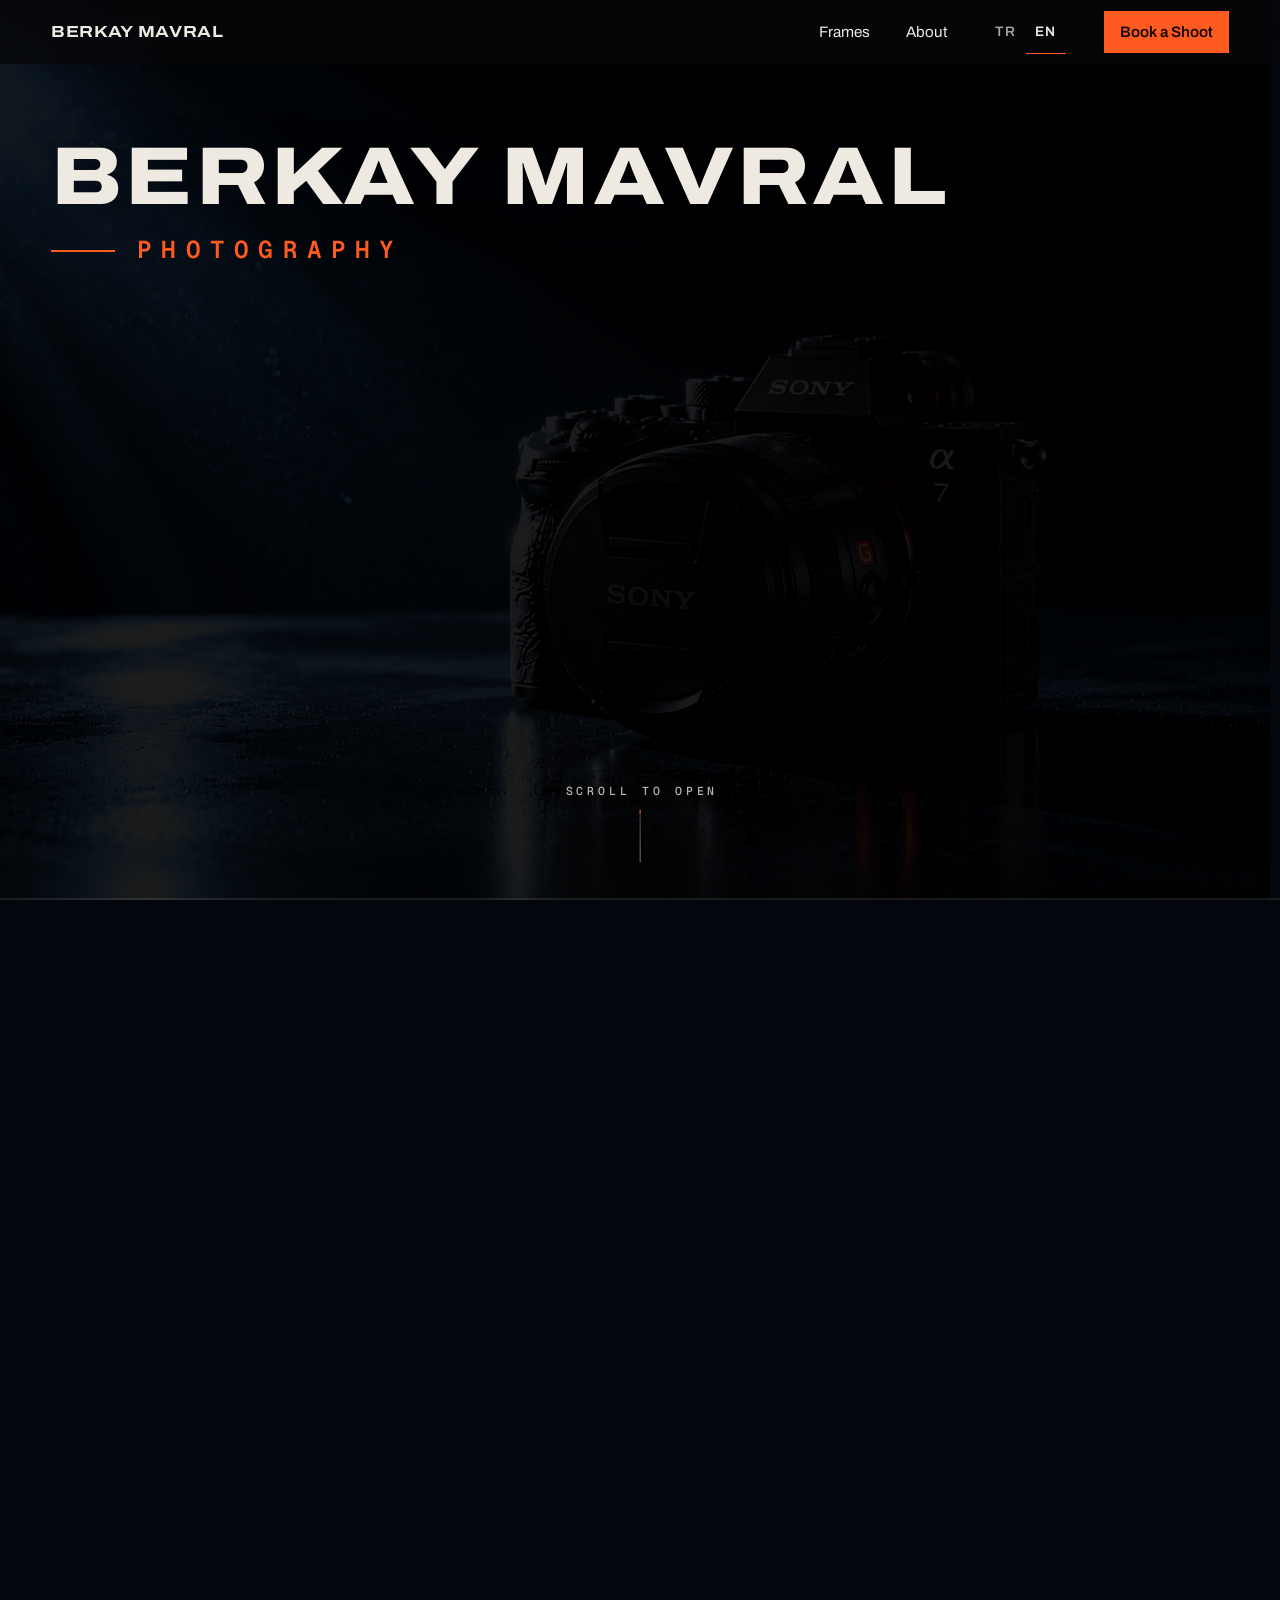
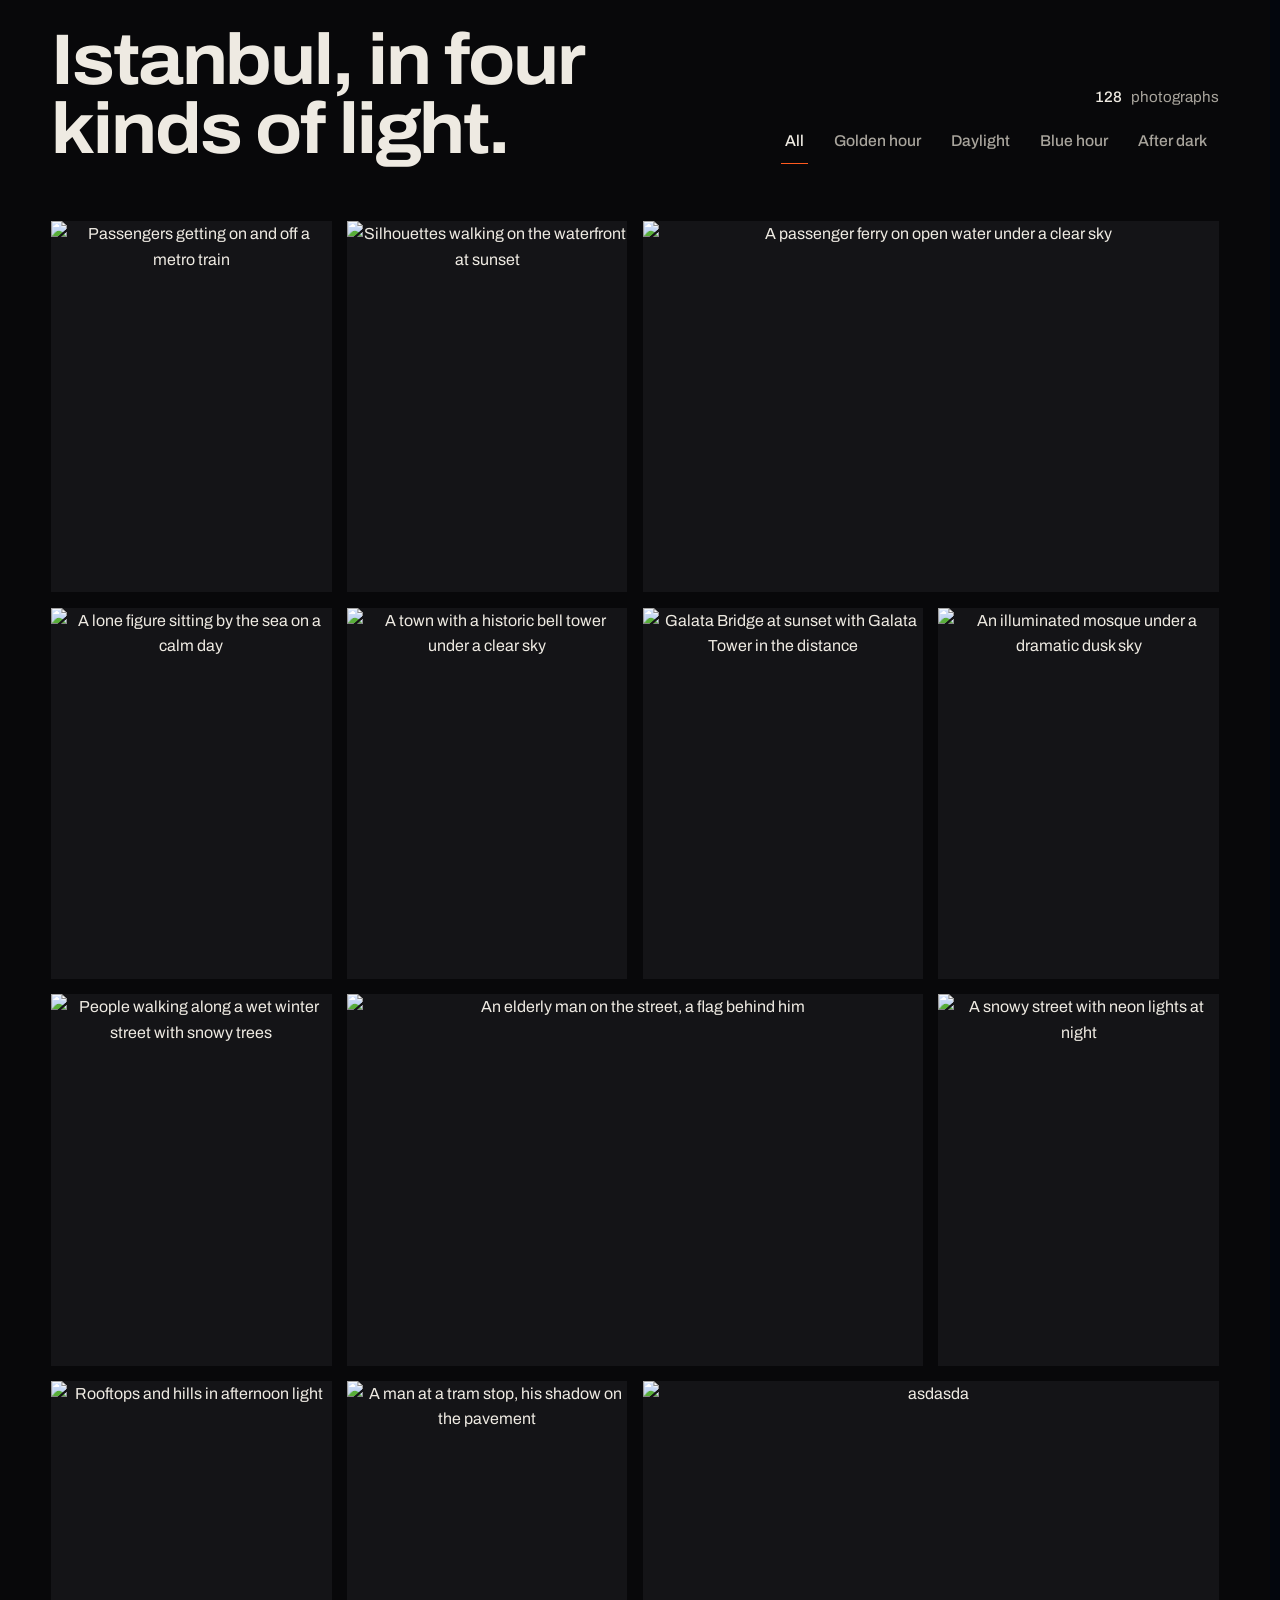
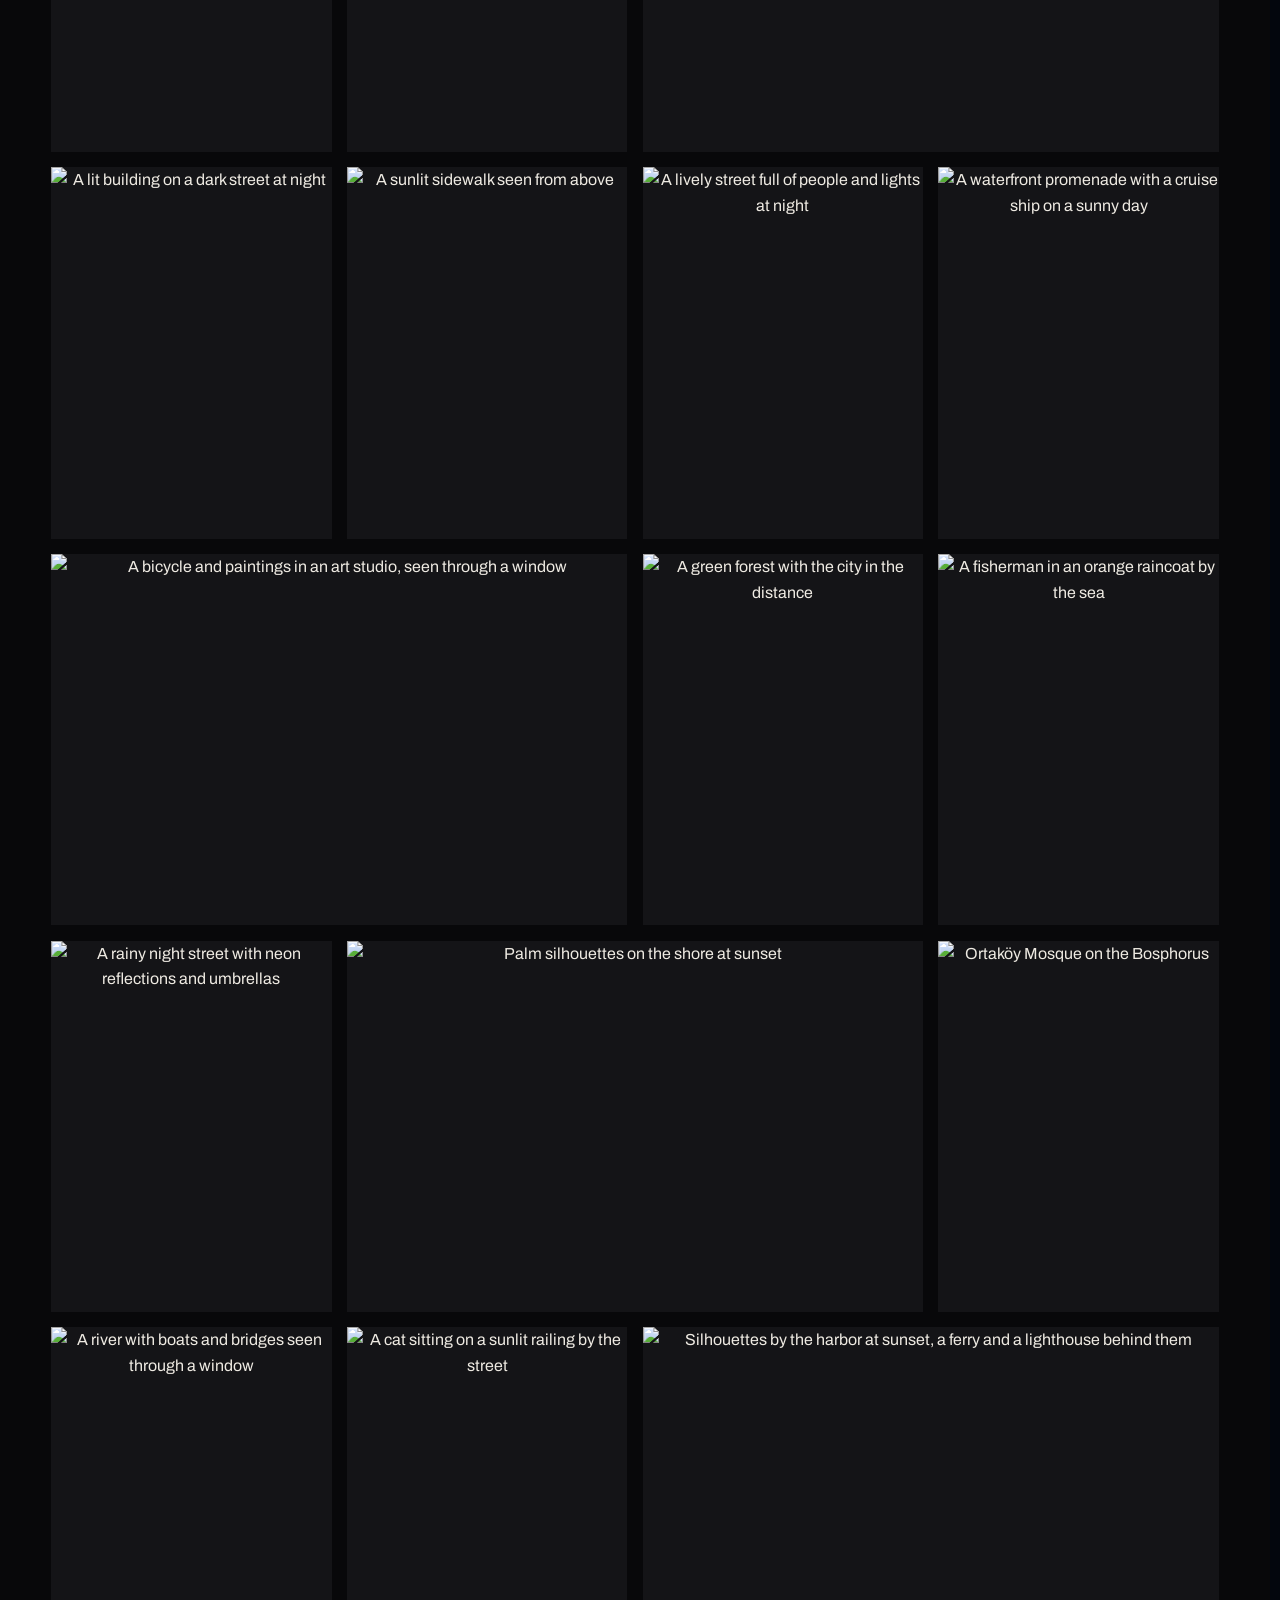
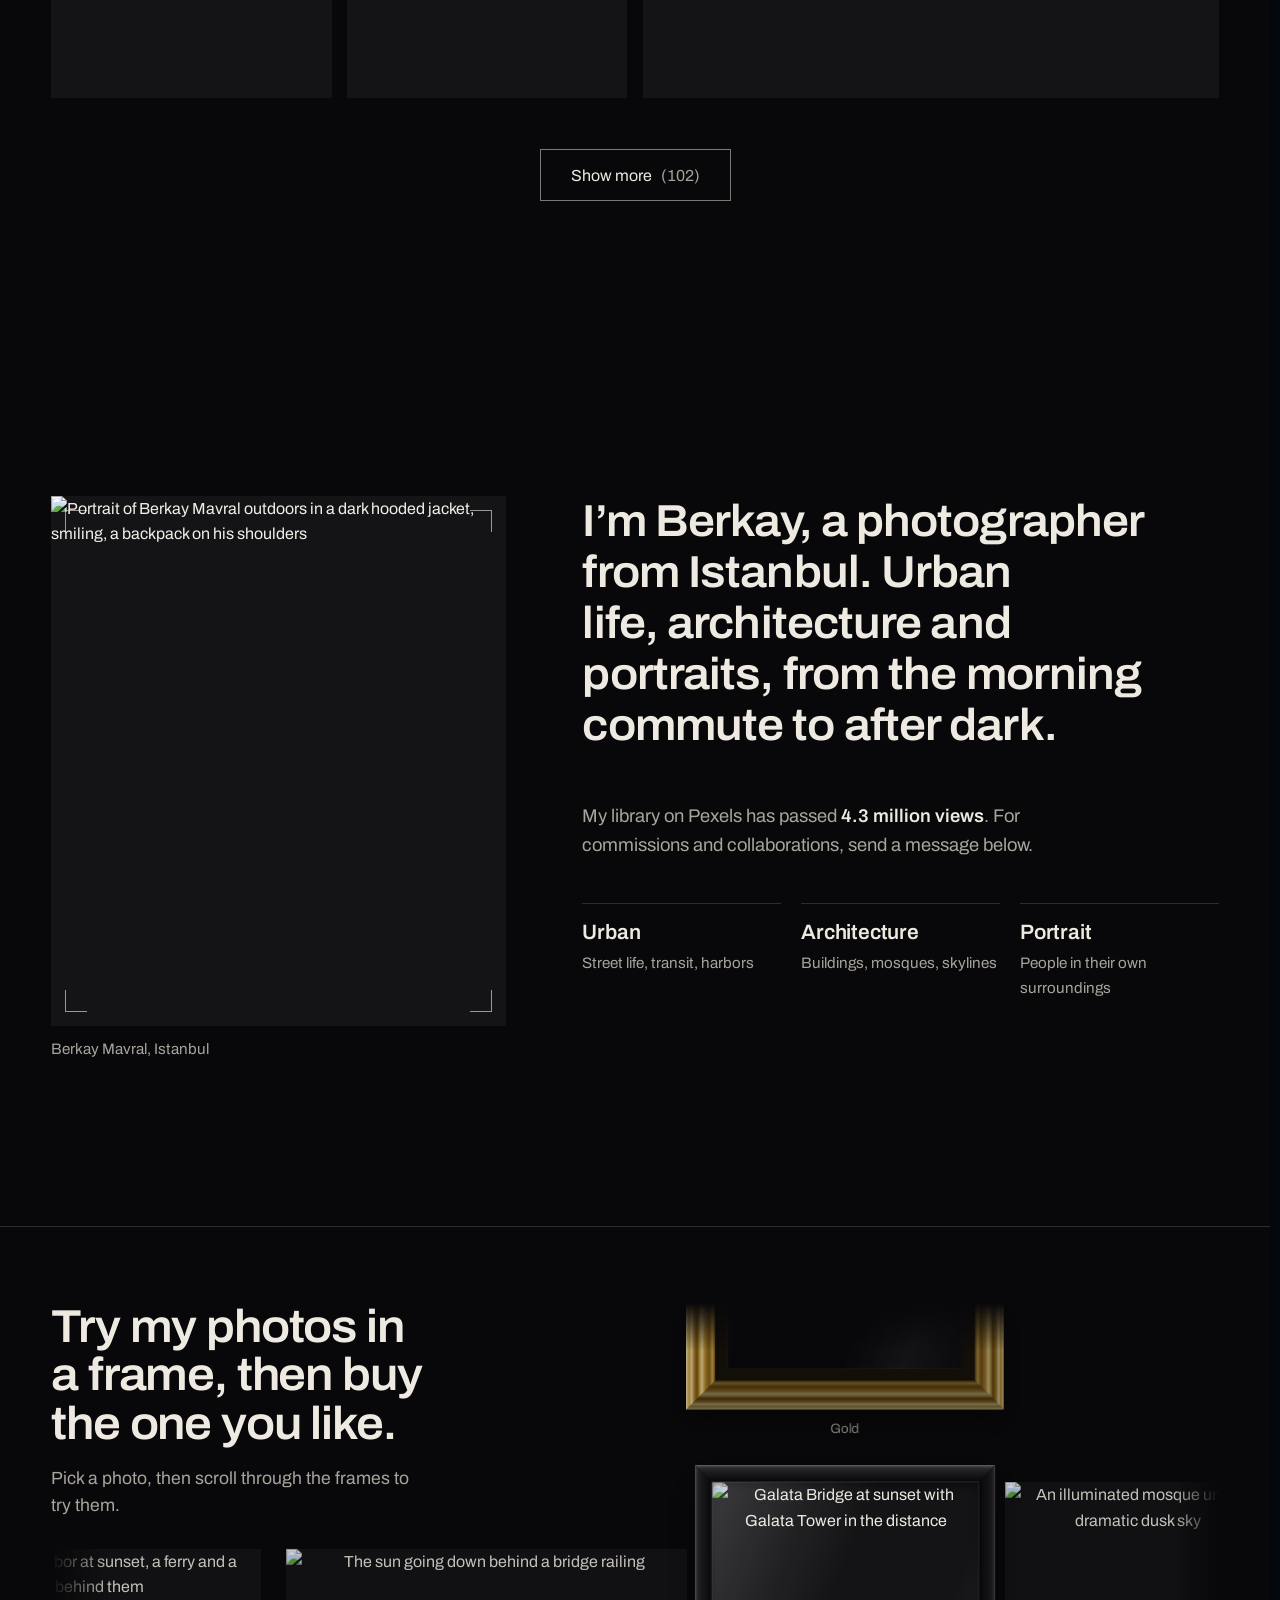
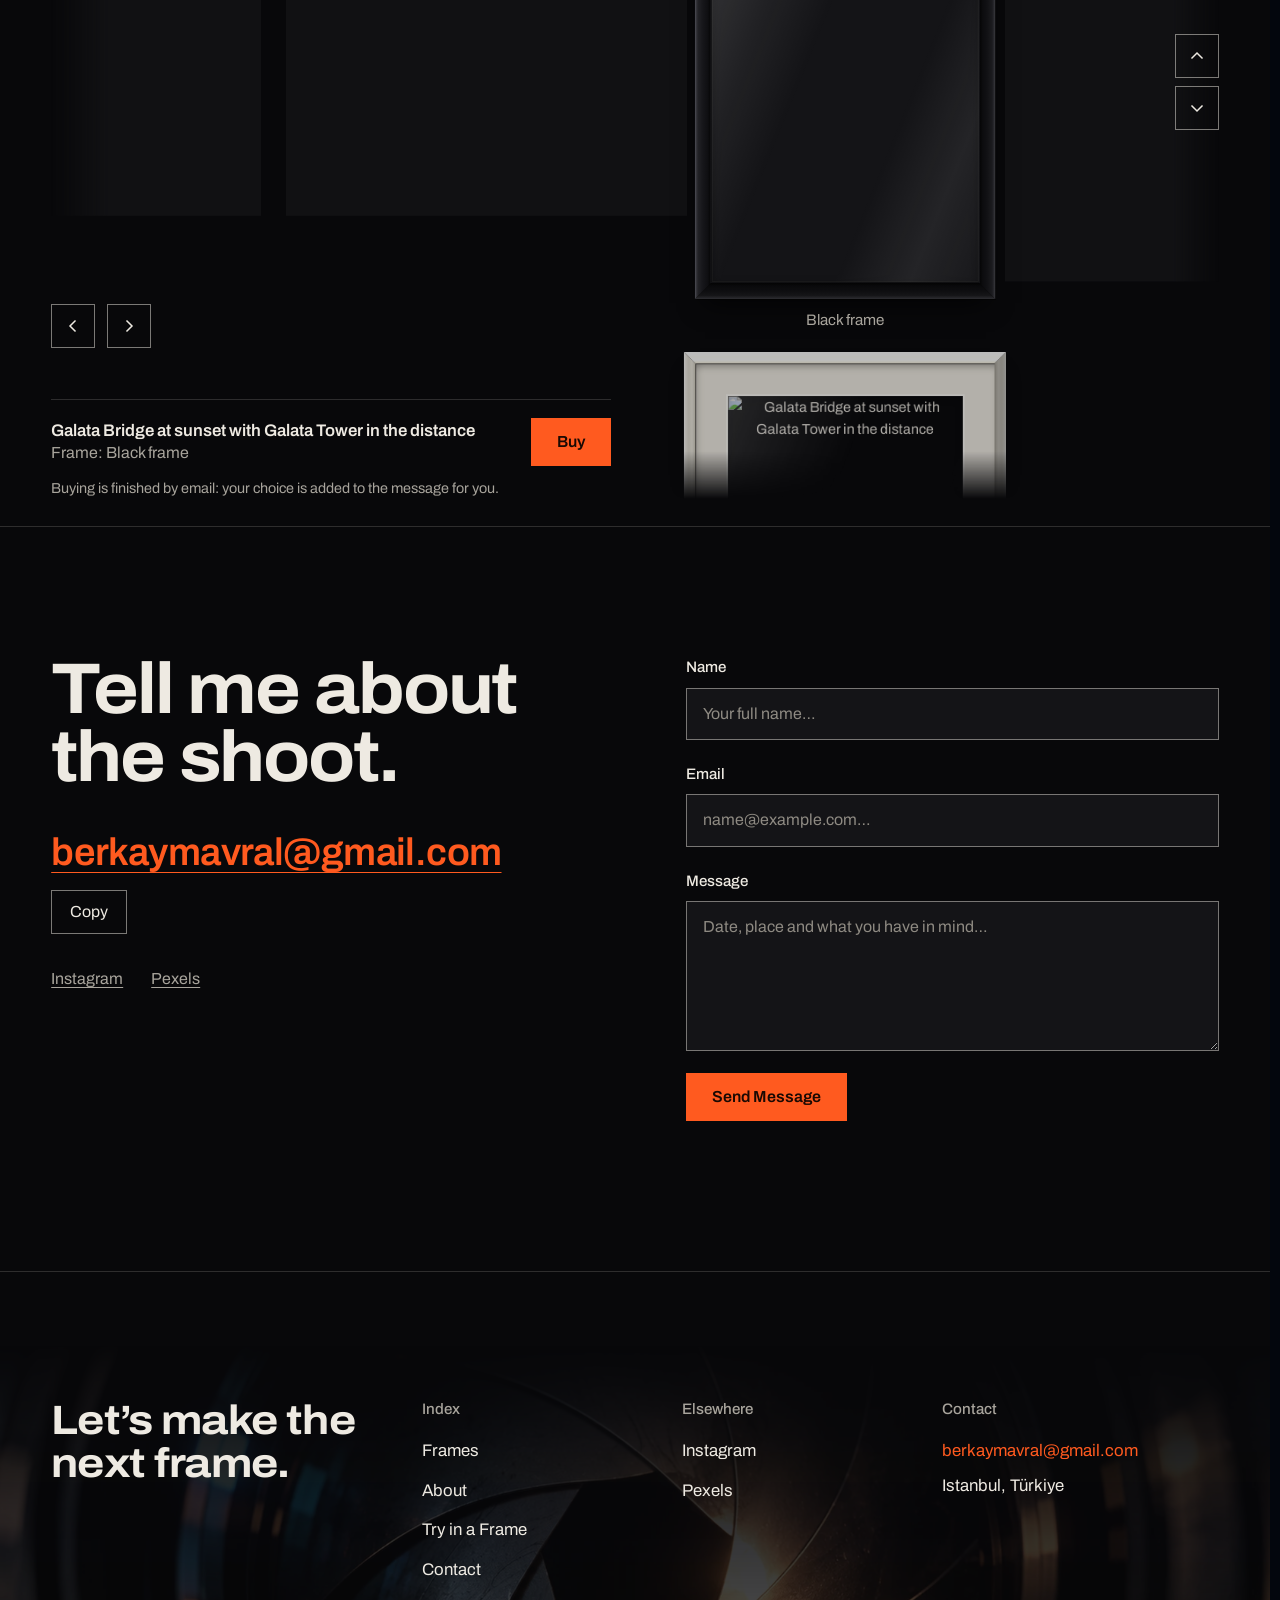
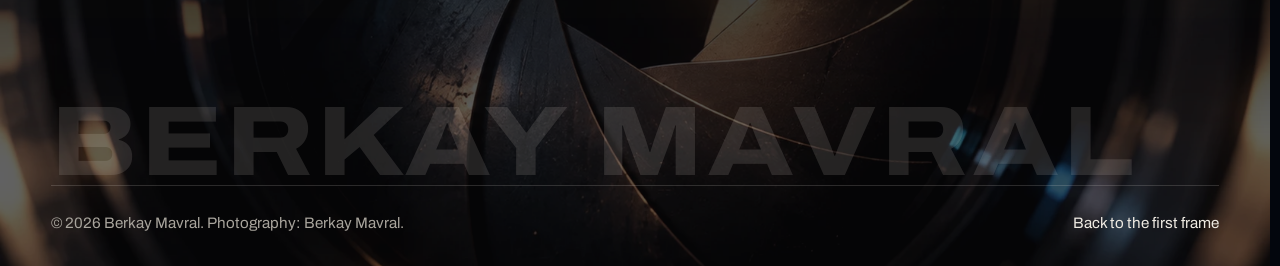
==== en/index.html @ 6adac5bd "v1.24" ====
<!doctype html>
<html lang="en" translate="no">
<head>
<meta charset="utf-8">
<meta name="viewport" content="width=device-width, initial-scale=1, viewport-fit=cover">
<title data-i18n="title">Istanbul Photographer Berkay Mavral | Street & City</title>
<meta name="description" content="Berkay Mavral is an Istanbul street, city and portrait photographer. Golden hour, blue hour and night frames; get in touch for shoots and prints." data-i18n-attr="content:desc">
<meta name="color-scheme" content="dark">
<meta name="theme-color" content="#08080a">
<meta property="og:type" content="website">
<meta property="og:title" content="Berkay Mavral Photography">
<meta property="og:site_name" content="Berkay Mavral Photography">
<meta name="robots" content="index, follow, max-image-preview:large, max-snippet:-1, max-video-preview:-1">
<meta name="author" content="Berkay Mavral">
<link rel="canonical" href="https://www.berkaymavral.com/en/">
<link rel="alternate" hreflang="tr" href="https://www.berkaymavral.com/">
<link rel="alternate" hreflang="en" href="https://www.berkaymavral.com/en/">
<link rel="alternate" hreflang="x-default" href="https://www.berkaymavral.com/">
<meta property="og:url" content="https://www.berkaymavral.com/en/">
<meta property="og:locale" content="en_US">
<meta property="og:locale:alternate" content="tr_TR">
<meta property="og:description" content="Street and city photography from Istanbul, from the morning commute to after dark." data-i18n-attr="content:ogdesc">
<meta property="og:image" content="https://www.berkaymavral.com/media/og-logo.png">
<meta property="og:image:type" content="image/png">
<meta property="og:image:width" content="1200">
<meta property="og:image:height" content="1200">
<meta property="og:image:alt" content="Berkay Mavral Photography">
<meta name="twitter:card" content="summary">
<meta name="twitter:title" content="Berkay Mavral Photography">
<meta name="twitter:description" content="Street and city photography from Istanbul, from the morning commute to after dark." data-i18n-attr="content:ogdesc">
<meta name="twitter:image" content="https://www.berkaymavral.com/media/og-logo.png">
<script type="application/ld+json">{"@context":"https://schema.org","@graph":[{"@type":"WebSite","@id":"https://www.berkaymavral.com/#website","url":"https://www.berkaymavral.com/","name":"Berkay Mavral Photography","alternateName":["Berkay Mavral"],"inLanguage":["tr","en"],"publisher":{"@id":"https://www.berkaymavral.com/#person"}},{"@type":"Person","@id":"https://www.berkaymavral.com/#person","name":"Berkay Mavral","url":"https://www.berkaymavral.com/","image":"https://images.pexels.com/users/avatars/389232961/berkay-mavral-714.jpeg?auto=compress&fit=crop&h=700&w=600","jobTitle":"Photographer","description":"Berkay Mavral is an Istanbul street, city and portrait photographer. Golden hour, blue hour and night frames; get in touch for shoots and prints.","email":"berkaymavral@gmail.com","sameAs":["https://www.instagram.com/berkaymavral/","https://www.pexels.com/@Berkay-Mavral-389232961"],"homeLocation":{"@type":"City","name":"Istanbul","containedInPlace":{"@type":"Country","name":"Türkiye"}},"nationality":{"@type":"Country","name":"Türkiye"},"knowsLanguage":["tr","en"],"knowsAbout":["Street photography","City photography","Portrait photography","Architecture photography","Golden hour photography","Night photography"],"worksFor":{"@id":"https://www.berkaymavral.com/#business"}},{"@type":"ProfessionalService","@id":"https://www.berkaymavral.com/#business","name":"Berkay Mavral Photography","url":"https://www.berkaymavral.com/","image":"https://www.berkaymavral.com/media/og-logo.png","logo":"https://www.berkaymavral.com/media/og-logo.png","description":"Berkay Mavral is an Istanbul street, city and portrait photographer. Golden hour, blue hour and night frames; get in touch for shoots and prints.","founder":{"@id":"https://www.berkaymavral.com/#person"},"email":"berkaymavral@gmail.com","sameAs":["https://www.instagram.com/berkaymavral/","https://www.pexels.com/@Berkay-Mavral-389232961"],"areaServed":{"@type":"City","name":"Istanbul","containedInPlace":{"@type":"Country","name":"Türkiye"}},"address":{"@type":"PostalAddress","addressLocality":"Istanbul","addressCountry":"TR"},"serviceType":["Street photography","City photography","Portrait photography","Architecture photography","Framed photo prints"]},{"@type":"WebPage","@id":"https://www.berkaymavral.com/en/#webpage","url":"https://www.berkaymavral.com/en/","name":"Istanbul Photographer Berkay Mavral | Street & City","description":"Berkay Mavral is an Istanbul street, city and portrait photographer. Golden hour, blue hour and night frames; get in touch for shoots and prints.","inLanguage":"en","isPartOf":{"@id":"https://www.berkaymavral.com/#website"},"about":{"@id":"https://www.berkaymavral.com/#person"},"primaryImageOfPage":{"@type":"ImageObject","url":"https://www.berkaymavral.com/media/og-logo.png"}},{"@type":"ImageGallery","@id":"https://www.berkaymavral.com/en/#gallery","name":"Istanbul, in four kinds of light.","url":"https://www.berkaymavral.com/en/#work","inLanguage":"en","isPartOf":{"@id":"https://www.berkaymavral.com/en/#webpage"},"author":{"@id":"https://www.berkaymavral.com/#person"},"hasPart":[{"@type":"ImageObject","contentUrl":"https://images.pexels.com/photos/15518197/pexels-photo-15518197.jpeg?auto=compress&cs=tinysrgb&w=1600","thumbnailUrl":"https://images.pexels.com/photos/15518197/pexels-photo-15518197.jpeg?auto=compress&cs=tinysrgb&w=400","name":"Silhouettes by the harbor at sunset, a ferry and a lighthouse behind them","caption":"Silhouettes by the harbor at sunset, a ferry and a lighthouse behind them","creator":{"@id":"https://www.berkaymavral.com/#person"},"creditText":"Berkay Mavral","copyrightNotice":"© Berkay Mavral","acquireLicensePage":"https://www.berkaymavral.com/#contact"},{"@type":"ImageObject","contentUrl":"https://images.pexels.com/photos/15297914/pexels-photo-15297914.jpeg?auto=compress&cs=tinysrgb&w=1600","thumbnailUrl":"https://images.pexels.com/photos/15297914/pexels-photo-15297914.jpeg?auto=compress&cs=tinysrgb&w=400","name":"The sun going down behind a bridge railing","caption":"The sun going down behind a bridge railing","creator":{"@id":"https://www.berkaymavral.com/#person"},"creditText":"Berkay Mavral","copyrightNotice":"© Berkay Mavral","acquireLicensePage":"https://www.berkaymavral.com/#contact"},{"@type":"ImageObject","contentUrl":"https://images.pexels.com/photos/15297911/pexels-photo-15297911.jpeg?auto=compress&cs=tinysrgb&w=1600","thumbnailUrl":"https://images.pexels.com/photos/15297911/pexels-photo-15297911.jpeg?auto=compress&cs=tinysrgb&w=400","name":"Galata Bridge at sunset with Galata Tower in the distance","caption":"Galata Bridge at sunset with Galata Tower in the distance","creator":{"@id":"https://www.berkaymavral.com/#person"},"creditText":"Berkay Mavral","copyrightNotice":"© Berkay Mavral","acquireLicensePage":"https://www.berkaymavral.com/#contact"},{"@type":"ImageObject","contentUrl":"https://images.pexels.com/photos/15069348/pexels-photo-15069348.jpeg?auto=compress&cs=tinysrgb&w=1600","thumbnailUrl":"https://images.pexels.com/photos/15069348/pexels-photo-15069348.jpeg?auto=compress&cs=tinysrgb&w=400","name":"An illuminated mosque under a dramatic dusk sky","caption":"An illuminated mosque under a dramatic dusk sky","creator":{"@id":"https://www.berkaymavral.com/#person"},"creditText":"Berkay Mavral","copyrightNotice":"© Berkay Mavral","acquireLicensePage":"https://www.berkaymavral.com/#contact"},{"@type":"ImageObject","contentUrl":"https://images.pexels.com/photos/15207900/pexels-photo-15207900.jpeg?auto=compress&cs=tinysrgb&w=1600","thumbnailUrl":"https://images.pexels.com/photos/15207900/pexels-photo-15207900.jpeg?auto=compress&cs=tinysrgb&w=400","name":"Ortaköy Mosque on the Bosphorus","caption":"Ortaköy Mosque on the Bosphorus","creator":{"@id":"https://www.berkaymavral.com/#person"},"creditText":"Berkay Mavral","copyrightNotice":"© Berkay Mavral","acquireLicensePage":"https://www.berkaymavral.com/#contact"},{"@type":"ImageObject","contentUrl":"https://images.pexels.com/photos/15297912/pexels-photo-15297912.jpeg?auto=compress&cs=tinysrgb&w=1600","thumbnailUrl":"https://images.pexels.com/photos/15297912/pexels-photo-15297912.jpeg?auto=compress&cs=tinysrgb&w=400","name":"Dusk on a city sidewalk, minarets against the sunset","caption":"Dusk on a city sidewalk, minarets against the sunset","creator":{"@id":"https://www.berkaymavral.com/#person"},"creditText":"Berkay Mavral","copyrightNotice":"© Berkay Mavral","acquireLicensePage":"https://www.berkaymavral.com/#contact"},{"@type":"ImageObject","contentUrl":"https://images.pexels.com/photos/15069347/pexels-photo-15069347.jpeg?auto=compress&cs=tinysrgb&w=1600","thumbnailUrl":"https://images.pexels.com/photos/15069347/pexels-photo-15069347.jpeg?auto=compress&cs=tinysrgb&w=400","name":"Silhouettes at the harbor as a ferry comes in","caption":"Silhouettes at the harbor as a ferry comes in","creator":{"@id":"https://www.berkaymavral.com/#person"},"creditText":"Berkay Mavral","copyrightNotice":"© Berkay Mavral","acquireLicensePage":"https://www.berkaymavral.com/#contact"},{"@type":"ImageObject","contentUrl":"https://images.pexels.com/photos/18349761/pexels-photo-18349761.jpeg?auto=compress&cs=tinysrgb&w=1600","thumbnailUrl":"https://images.pexels.com/photos/18349761/pexels-photo-18349761.jpeg?auto=compress&cs=tinysrgb&w=400","name":"Palm silhouettes on the shore at sunset","caption":"Palm silhouettes on the shore at sunset","creator":{"@id":"https://www.berkaymavral.com/#person"},"creditText":"Berkay Mavral","copyrightNotice":"© Berkay Mavral","acquireLicensePage":"https://www.berkaymavral.com/#contact"},{"@type":"ImageObject","contentUrl":"https://images.pexels.com/photos/15194859/pexels-photo-15194859.jpeg?auto=compress&cs=tinysrgb&w=1600","thumbnailUrl":"https://images.pexels.com/photos/15194859/pexels-photo-15194859.jpeg?auto=compress&cs=tinysrgb&w=400","name":"A passenger ferry on open water under a clear sky","caption":"A passenger ferry on open water under a clear sky","creator":{"@id":"https://www.berkaymavral.com/#person"},"creditText":"Berkay Mavral","copyrightNotice":"© Berkay Mavral","acquireLicensePage":"https://www.berkaymavral.com/#contact"},{"@type":"ImageObject","contentUrl":"https://images.pexels.com/photos/15069349/pexels-photo-15069349.jpeg?auto=compress&cs=tinysrgb&w=1600","thumbnailUrl":"https://images.pexels.com/photos/15069349/pexels-photo-15069349.jpeg?auto=compress&cs=tinysrgb&w=400","name":"A man at a tram stop, his shadow on the pavement","caption":"A man at a tram stop, his shadow on the pavement","creator":{"@id":"https://www.berkaymavral.com/#person"},"creditText":"Berkay Mavral","copyrightNotice":"© Berkay Mavral","acquireLicensePage":"https://www.berkaymavral.com/#contact"},{"@type":"ImageObject","contentUrl":"https://images.pexels.com/photos/15069351/pexels-photo-15069351.jpeg?auto=compress&cs=tinysrgb&w=1600","thumbnailUrl":"https://images.pexels.com/photos/15069351/pexels-photo-15069351.jpeg?auto=compress&cs=tinysrgb&w=400","name":"A crowded street of old buildings and market stalls","caption":"A crowded street of old buildings and market stalls","creator":{"@id":"https://www.berkaymavral.com/#person"},"creditText":"Berkay Mavral","copyrightNotice":"© Berkay Mavral","acquireLicensePage":"https://www.berkaymavral.com/#contact"},{"@type":"ImageObject","contentUrl":"https://images.pexels.com/photos/15194878/pexels-photo-15194878.jpeg?auto=compress&cs=tinysrgb&w=1600","thumbnailUrl":"https://images.pexels.com/photos/15194878/pexels-photo-15194878.jpeg?auto=compress&cs=tinysrgb&w=400","name":"Sun beams across a terminal waiting room","caption":"Sun beams across a terminal waiting room","creator":{"@id":"https://www.berkaymavral.com/#person"},"creditText":"Berkay Mavral","copyrightNotice":"© Berkay Mavral","acquireLicensePage":"https://www.berkaymavral.com/#contact"},{"@type":"ImageObject","contentUrl":"https://images.pexels.com/photos/15194877/pexels-photo-15194877.jpeg?auto=compress&cs=tinysrgb&w=1600","thumbnailUrl":"https://images.pexels.com/photos/15194877/pexels-photo-15194877.jpeg?auto=compress&cs=tinysrgb&w=400","name":"Silhouettes in a ferry terminal, sunlight through the glass doors","caption":"Silhouettes in a ferry terminal, sunlight through the glass doors","creator":{"@id":"https://www.berkaymavral.com/#person"},"creditText":"Berkay Mavral","copyrightNotice":"© Berkay Mavral","acquireLicensePage":"https://www.berkaymavral.com/#contact"},{"@type":"ImageObject","contentUrl":"https://images.pexels.com/photos/15297913/pexels-photo-15297913.jpeg?auto=compress&cs=tinysrgb&w=1600","thumbnailUrl":"https://images.pexels.com/photos/15297913/pexels-photo-15297913.jpeg?auto=compress&cs=tinysrgb&w=400","name":"A silhouette walking inside, the street beyond the glass doors","caption":"A silhouette walking inside, the street beyond the glass doors","creator":{"@id":"https://www.berkaymavral.com/#person"},"creditText":"Berkay Mavral","copyrightNotice":"© Berkay Mavral","acquireLicensePage":"https://www.berkaymavral.com/#contact"},{"@type":"ImageObject","contentUrl":"https://images.pexels.com/photos/15207754/pexels-photo-15207754.jpeg?auto=compress&cs=tinysrgb&w=1600","thumbnailUrl":"https://images.pexels.com/photos/15207754/pexels-photo-15207754.jpeg?auto=compress&cs=tinysrgb&w=400","name":"A man sitting alone in a dim alley at dusk","caption":"A man sitting alone in a dim alley at dusk","creator":{"@id":"https://www.berkaymavral.com/#person"},"creditText":"Berkay Mavral","copyrightNotice":"© Berkay Mavral","acquireLicensePage":"https://www.berkaymavral.com/#contact"},{"@type":"ImageObject","contentUrl":"https://images.pexels.com/photos/15194860/pexels-photo-15194860.jpeg?auto=compress&cs=tinysrgb&w=1600","thumbnailUrl":"https://images.pexels.com/photos/15194860/pexels-photo-15194860.jpeg?auto=compress&cs=tinysrgb&w=400","name":"A red metro train reflected in the dark","caption":"A red metro train reflected in the dark","creator":{"@id":"https://www.berkaymavral.com/#person"},"creditText":"Berkay Mavral","copyrightNotice":"© Berkay Mavral","acquireLicensePage":"https://www.berkaymavral.com/#contact"},{"@type":"ImageObject","contentUrl":"https://images.pexels.com/photos/16638283/pexels-photo-16638283.jpeg?auto=compress&cs=tinysrgb&w=1600","thumbnailUrl":"https://images.pexels.com/photos/16638283/pexels-photo-16638283.jpeg?auto=compress&cs=tinysrgb&w=400","name":"Two people with umbrellas walking down a grey street","caption":"Two people with umbrellas walking down a grey street","creator":{"@id":"https://www.berkaymavral.com/#person"},"creditText":"Berkay Mavral","copyrightNotice":"© Berkay Mavral","acquireLicensePage":"https://www.berkaymavral.com/#contact"},{"@type":"ImageObject","contentUrl":"https://images.pexels.com/photos/14815049/pexels-photo-14815049.jpeg?auto=compress&cs=tinysrgb&w=1600","thumbnailUrl":"https://images.pexels.com/photos/14815049/pexels-photo-14815049.jpeg?auto=compress&cs=tinysrgb&w=400","name":"A small boat on calm water at sunset","caption":"A small boat on calm water at sunset","creator":{"@id":"https://www.berkaymavral.com/#person"},"creditText":"Berkay Mavral","copyrightNotice":"© Berkay Mavral","acquireLicensePage":"https://www.berkaymavral.com/#contact"},{"@type":"ImageObject","contentUrl":"https://images.pexels.com/photos/14736901/pexels-photo-14736901.jpeg?auto=compress&cs=tinysrgb&w=1600","thumbnailUrl":"https://images.pexels.com/photos/14736901/pexels-photo-14736901.jpeg?auto=compress&cs=tinysrgb&w=400","name":"A street food cart surrounded by people on a busy night street","caption":"A street food cart surrounded by people on a busy night street","creator":{"@id":"https://www.berkaymavral.com/#person"},"creditText":"Berkay Mavral","copyrightNotice":"© Berkay Mavral","acquireLicensePage":"https://www.berkaymavral.com/#contact"},{"@type":"ImageObject","contentUrl":"https://images.pexels.com/photos/14736220/pexels-photo-14736220.jpeg?auto=compress&cs=tinysrgb&w=1600","thumbnailUrl":"https://images.pexels.com/photos/14736220/pexels-photo-14736220.jpeg?auto=compress&cs=tinysrgb&w=400","name":"A red vintage car on a busy street lined with shops","caption":"A red vintage car on a busy street lined with shops","creator":{"@id":"https://www.berkaymavral.com/#person"},"creditText":"Berkay Mavral","copyrightNotice":"© Berkay Mavral","acquireLicensePage":"https://www.berkaymavral.com/#contact"},{"@type":"ImageObject","contentUrl":"https://images.pexels.com/photos/14736225/pexels-photo-14736225.jpeg?auto=compress&cs=tinysrgb&w=1600","thumbnailUrl":"https://images.pexels.com/photos/14736225/pexels-photo-14736225.jpeg?auto=compress&cs=tinysrgb&w=400","name":"A rainy night street with neon reflections and umbrellas","caption":"A rainy night street with neon reflections and umbrellas","creator":{"@id":"https://www.berkaymavral.com/#person"},"creditText":"Berkay Mavral","copyrightNotice":"© Berkay Mavral","acquireLicensePage":"https://www.berkaymavral.com/#contact"},{"@type":"ImageObject","contentUrl":"https://images.pexels.com/photos/18030434/pexels-photo-18030434.jpeg?auto=compress&cs=tinysrgb&w=1600","thumbnailUrl":"https://images.pexels.com/photos/18030434/pexels-photo-18030434.jpeg?auto=compress&cs=tinysrgb&w=400","name":"Silhouettes walking along the seaside at sunset","caption":"Silhouettes walking along the seaside at sunset","creator":{"@id":"https://www.berkaymavral.com/#person"},"creditText":"Berkay Mavral","copyrightNotice":"© Berkay Mavral","acquireLicensePage":"https://www.berkaymavral.com/#contact"},{"@type":"ImageObject","contentUrl":"https://images.pexels.com/photos/14953270/pexels-photo-14953270.jpeg?auto=compress&cs=tinysrgb&w=1600","thumbnailUrl":"https://images.pexels.com/photos/14953270/pexels-photo-14953270.jpeg?auto=compress&cs=tinysrgb&w=400","name":"A vintage tram on a crowded street at twilight","caption":"A vintage tram on a crowded street at twilight","creator":{"@id":"https://www.berkaymavral.com/#person"},"creditText":"Berkay Mavral","copyrightNotice":"© Berkay Mavral","acquireLicensePage":"https://www.berkaymavral.com/#contact"},{"@type":"ImageObject","contentUrl":"https://images.pexels.com/photos/14953174/pexels-photo-14953174.jpeg?auto=compress&cs=tinysrgb&w=1600","thumbnailUrl":"https://images.pexels.com/photos/14953174/pexels-photo-14953174.jpeg?auto=compress&cs=tinysrgb&w=400","name":"A fisherman in an orange raincoat by the sea","caption":"A fisherman in an orange raincoat by the sea","creator":{"@id":"https://www.berkaymavral.com/#person"},"creditText":"Berkay Mavral","copyrightNotice":"© Berkay Mavral","acquireLicensePage":"https://www.berkaymavral.com/#contact"},{"@type":"ImageObject","contentUrl":"https://images.pexels.com/photos/14736223/pexels-photo-14736223.jpeg?auto=compress&cs=tinysrgb&w=1600","thumbnailUrl":"https://images.pexels.com/photos/14736223/pexels-photo-14736223.jpeg?auto=compress&cs=tinysrgb&w=400","name":"A lit night market in Kadıköy on a rainy evening","caption":"A lit night market in Kadıköy on a rainy evening","creator":{"@id":"https://www.berkaymavral.com/#person"},"creditText":"Berkay Mavral","copyrightNotice":"© Berkay Mavral","acquireLicensePage":"https://www.berkaymavral.com/#contact"},{"@type":"ImageObject","contentUrl":"https://images.pexels.com/photos/14953277/pexels-photo-14953277.jpeg?auto=compress&cs=tinysrgb&w=1600","thumbnailUrl":"https://images.pexels.com/photos/14953277/pexels-photo-14953277.jpeg?auto=compress&cs=tinysrgb&w=400","name":"The Istanbul skyline at sunset, boats on the Bosphorus","caption":"The Istanbul skyline at sunset, boats on the Bosphorus","creator":{"@id":"https://www.berkaymavral.com/#person"},"creditText":"Berkay Mavral","copyrightNotice":"© Berkay Mavral","acquireLicensePage":"https://www.berkaymavral.com/#contact"},{"@type":"ImageObject","contentUrl":"https://images.pexels.com/photos/14736908/pexels-photo-14736908.jpeg?auto=compress&cs=tinysrgb&w=1600","thumbnailUrl":"https://images.pexels.com/photos/14736908/pexels-photo-14736908.jpeg?auto=compress&cs=tinysrgb&w=400","name":"A woman walking along the harbor against a sunset sky","caption":"A woman walking along the harbor against a sunset sky","creator":{"@id":"https://www.berkaymavral.com/#person"},"creditText":"Berkay Mavral","copyrightNotice":"© Berkay Mavral","acquireLicensePage":"https://www.berkaymavral.com/#contact"},{"@type":"ImageObject","contentUrl":"https://images.pexels.com/photos/14763986/pexels-photo-14763986.jpeg?auto=compress&cs=tinysrgb&w=1600","thumbnailUrl":"https://images.pexels.com/photos/14763986/pexels-photo-14763986.jpeg?auto=compress&cs=tinysrgb&w=400","name":"Silhouettes walking on the waterfront at sunset","caption":"Silhouettes walking on the waterfront at sunset","creator":{"@id":"https://www.berkaymavral.com/#person"},"creditText":"Berkay Mavral","copyrightNotice":"© Berkay Mavral","acquireLicensePage":"https://www.berkaymavral.com/#contact"},{"@type":"ImageObject","contentUrl":"https://images.pexels.com/photos/14736224/pexels-photo-14736224.jpeg?auto=compress&cs=tinysrgb&w=1600","thumbnailUrl":"https://images.pexels.com/photos/14736224/pexels-photo-14736224.jpeg?auto=compress&cs=tinysrgb&w=400","name":"A street at sunrise, warm light and long shadows","caption":"A street at sunrise, warm light and long shadows","creator":{"@id":"https://www.berkaymavral.com/#person"},"creditText":"Berkay Mavral","copyrightNotice":"© Berkay Mavral","acquireLicensePage":"https://www.berkaymavral.com/#contact"},{"@type":"ImageObject","contentUrl":"https://images.pexels.com/photos/14815050/pexels-photo-14815050.jpeg?auto=compress&cs=tinysrgb&w=1600","thumbnailUrl":"https://images.pexels.com/photos/14815050/pexels-photo-14815050.jpeg?auto=compress&cs=tinysrgb&w=400","name":"People walking on the seaside promenade at sunset","caption":"People walking on the seaside promenade at sunset","creator":{"@id":"https://www.berkaymavral.com/#person"},"creditText":"Berkay Mavral","copyrightNotice":"© Berkay Mavral","acquireLicensePage":"https://www.berkaymavral.com/#contact"},{"@type":"ImageObject","contentUrl":"https://images.pexels.com/photos/14815046/pexels-photo-14815046.jpeg?auto=compress&cs=tinysrgb&w=1600","thumbnailUrl":"https://images.pexels.com/photos/14815046/pexels-photo-14815046.jpeg?auto=compress&cs=tinysrgb&w=400","name":"Two people rowing out on the water at sunset","caption":"Two people rowing out on the water at sunset","creator":{"@id":"https://www.berkaymavral.com/#person"},"creditText":"Berkay Mavral","copyrightNotice":"© Berkay Mavral","acquireLicensePage":"https://www.berkaymavral.com/#contact"},{"@type":"ImageObject","contentUrl":"https://images.pexels.com/photos/14763988/pexels-photo-14763988.jpeg?auto=compress&cs=tinysrgb&w=1600","thumbnailUrl":"https://images.pexels.com/photos/14763988/pexels-photo-14763988.jpeg?auto=compress&cs=tinysrgb&w=400","name":"Yavuz Sultan Selim Bridge under a dramatic sunset sky","caption":"Yavuz Sultan Selim Bridge under a dramatic sunset sky","creator":{"@id":"https://www.berkaymavral.com/#person"},"creditText":"Berkay Mavral","copyrightNotice":"© Berkay Mavral","acquireLicensePage":"https://www.berkaymavral.com/#contact"},{"@type":"ImageObject","contentUrl":"https://images.pexels.com/photos/14736904/pexels-photo-14736904.jpeg?auto=compress&cs=tinysrgb&w=1600","thumbnailUrl":"https://images.pexels.com/photos/14736904/pexels-photo-14736904.jpeg?auto=compress&cs=tinysrgb&w=400","name":"A father and son walking down a busy street at sunset","caption":"A father and son walking down a busy street at sunset","creator":{"@id":"https://www.berkaymavral.com/#person"},"creditText":"Berkay Mavral","copyrightNotice":"© Berkay Mavral","acquireLicensePage":"https://www.berkaymavral.com/#contact"},{"@type":"ImageObject","contentUrl":"https://images.pexels.com/photos/14736216/pexels-photo-14736216.jpeg?auto=compress&cs=tinysrgb&w=1600","thumbnailUrl":"https://images.pexels.com/photos/14736216/pexels-photo-14736216.jpeg?auto=compress&cs=tinysrgb&w=400","name":"Maiden’s Tower at twilight, calm sea and the city behind","caption":"Maiden’s Tower at twilight, calm sea and the city behind","creator":{"@id":"https://www.berkaymavral.com/#person"},"creditText":"Berkay Mavral","copyrightNotice":"© Berkay Mavral","acquireLicensePage":"https://www.berkaymavral.com/#contact"},{"@type":"ImageObject","contentUrl":"https://res.cloudinary.com/rnntoe86/image/upload/c_limit,w_1600,q_auto,f_auto/DSC03444","thumbnailUrl":"https://res.cloudinary.com/rnntoe86/image/upload/c_limit,w_400,q_auto,f_auto/DSC03444","name":"asdasda","caption":"asdasda","creator":{"@id":"https://www.berkaymavral.com/#person"},"creditText":"Berkay Mavral","copyrightNotice":"© Berkay Mavral","acquireLicensePage":"https://www.berkaymavral.com/#contact"}]}]}</script>
<link rel="icon" href="data:image/svg+xml,%3Csvg xmlns='http://www.w3.org/2000/svg' viewBox='0 0 64 64'%3E%3Crect width='64' height='64' rx='14' fill='%2308080a'/%3E%3Cpath d='M11 20V44' stroke='%23eeeae2' stroke-width='5.5'/%3E%3Cpath d='M11 22.75H17.6A4.6 4.6 0 0 1 17.6 32H11M11 32H18.6A4.6 4.6 0 0 1 18.6 41.25H11' stroke='%23eeeae2' stroke-width='5.5' fill='none' stroke-linejoin='miter'/%3E%3Cpolygon points='28,44 28,20 33.2,20 42.2,32.6 51.2,20 56.4,20 56.4,44 50.9,44 50.9,28.6 42.2,40.8 33.5,28.6 33.5,44' fill='%23eeeae2'/%3E%3Crect x='8.25' y='49' width='15' height='3' fill='%23ff5a1f'/%3E%3C/svg%3E" type="image/svg+xml">
<link rel="icon" href="/media/icons/favicon.ico" sizes="48x48">
<link rel="apple-touch-icon" href="/media/icons/apple-touch-icon.png">
<link rel="preconnect" href="https://images.pexels.com" crossorigin>
<link rel="preconnect" href="https://res.cloudinary.com" crossorigin>
<link rel="preload" as="font" type="font/woff2" href="/media/fonts/archivo-latin.woff2" crossorigin>
<link rel="preload" as="image" href="/media/seq/01.webp" imagesrcset="/media/seq/01-m.webp 960w, /media/seq/01.webp 1672w" imagesizes="100vw" type="image/webp" fetchpriority="high">
<script>document.documentElement.classList.add('js')</script>
<noscript><style>.tile[hidden]{display:block}.tile.wide[hidden]{display:block;grid-column:span 2}</style></noscript>
<style>
/* Archivo and Geist Mono, served from this site (latin and latin-ext subsets) */
@font-face { font-family: 'Archivo'; font-style: normal; font-weight: 100 900; font-stretch: 62% 125%; font-display: swap; src: url(/media/fonts/archivo-latin-ext.woff2) format('woff2'); unicode-range: U+0100-02BA, U+02BD-02C5, U+02C7-02CC, U+02CE-02D7, U+02DD-02FF, U+0304, U+0308, U+0329, U+1D00-1DBF, U+1E00-1E9F, U+1EF2-1EFF, U+2020, U+20A0-20AB, U+20AD-20C4, U+2113, U+2C60-2C7F, U+A720-A7FF; }
@font-face { font-family: 'Archivo'; font-style: normal; font-weight: 100 900; font-stretch: 62% 125%; font-display: swap; src: url(/media/fonts/archivo-latin.woff2) format('woff2'); unicode-range: U+0000-00FF, U+0131, U+0152-0153, U+02BB-02BC, U+02C6, U+02DA, U+02DC, U+0304, U+0308, U+0329, U+2000-206F, U+20AC, U+2122, U+2191, U+2193, U+2212, U+2215, U+FEFF, U+FFFD; }
@font-face { font-family: 'Geist Mono'; font-style: normal; font-weight: 400 600; font-display: swap; src: url(/media/fonts/geist-mono-latin-ext.woff2) format('woff2'); unicode-range: U+0100-02BA, U+02BD-02C5, U+02C7-02CC, U+02CE-02D7, U+02DD-02FF, U+0304, U+0308, U+0329, U+1D00-1DBF, U+1E00-1E9F, U+1EF2-1EFF, U+2020, U+20A0-20AB, U+20AD-20C4, U+2113, U+2C60-2C7F, U+A720-A7FF; }
@font-face { font-family: 'Geist Mono'; font-style: normal; font-weight: 400 600; font-display: swap; src: url(/media/fonts/geist-mono-latin.woff2) format('woff2'); unicode-range: U+0000-00FF, U+0131, U+0152-0153, U+02BB-02BC, U+02C6, U+02DA, U+02DC, U+0304, U+0308, U+0329, U+2000-206F, U+20AC, U+2122, U+2191, U+2193, U+2212, U+2215, U+FEFF, U+FFFD; }
/* ===== tokens ===== */
@property --r{syntax:'<length>';inherits:true;initial-value:0px}
@property --a{syntax:'<angle>';inherits:true;initial-value:0deg}
@property --boot{syntax:'<length>';inherits:true;initial-value:0px}
@property --aboot{syntax:'<angle>';inherits:true;initial-value:0deg}
@property --k{syntax:'<number>';inherits:false;initial-value:0}
@property --ka{syntax:'<angle>';inherits:false;initial-value:0deg}

:root{
  --black:#08080a; --body:#0d0d10; --panel:#141417; --line:rgba(238,234,226,.16);
  --text:#eeeae2; --muted:#a8a49c; --accent:#ff5a1f; --accent-ink:#1a0903; --danger:#ff9b8a;
  --ease-out:cubic-bezier(.23,1,.32,1); --ease-iris:cubic-bezier(.55,.05,.2,1);
  --gutter:clamp(16px,4vw,56px); --gap:clamp(8px,1.2vw,16px); --nav-h:64px;
  --edge:max(var(--gutter),calc((100vw - 1680px)/2 + var(--gutter)));
  --hold:44vmin; --zs:.62;
  --sans:"Archivo",system-ui,sans-serif; --mono:"Geist Mono",ui-monospace,monospace;
  color-scheme:dark;
}
*,*::before,*::after{box-sizing:border-box}
html{scrollbar-gutter:stable;-webkit-text-size-adjust:100%;-webkit-tap-highlight-color:transparent;background:#03060d}
html.lb-open{overflow:hidden}
/* photographs cannot be dragged out or long-press saved */
img,canvas{-webkit-user-drag:none;user-drag:none;-webkit-touch-callout:none;-webkit-user-select:none;user-select:none}
/* cursor: native cursor hidden on fine pointers, but kept in fields and inside the lightbox */
html.cur-on:not(.lb-open) :not(input):not(textarea):not(select):not(option){cursor:none}
.cur{position:fixed;inset:0;z-index:90;pointer-events:none;opacity:0;transition:opacity .2s ease-out}
.cur.on:not(.hide){opacity:1}
html.lb-open .cur{display:none}
.cur>i{position:absolute;left:0;top:0;border-radius:50%;will-change:transform}
.c-ring{width:30px;height:30px;margin:-15px 0 0 -15px;border:1px solid rgba(255,90,31,.6);transition:border-color .15s ease-out}
.c-dot{width:7px;height:7px;margin:-3.5px 0 0 -3.5px;background:var(--accent);box-shadow:0 0 0 1px rgba(8,8,10,.35);transition:background-color .15s ease-out}
.cur.ink .c-dot{background:var(--black)}
.cur.ink .c-ring{border-color:rgba(8,8,10,.6)}
/* slim scrollbar in the page's own colours */
html{scrollbar-width:thin;scrollbar-color:rgba(238,234,226,.34) #05070d}
::-webkit-scrollbar{width:9px;height:9px}
::-webkit-scrollbar-track{background:#05070d}
::-webkit-scrollbar-thumb{background:rgba(238,234,226,.3);border:3px solid #05070d;border-radius:0;min-height:48px;transition:background-color .2s}
::-webkit-scrollbar-thumb:hover{background:var(--accent)}
::-webkit-scrollbar-corner{background:#05070d}
body{margin:0;background:var(--black);color:var(--text);font:400 1rem/1.6 var(--sans);-webkit-font-smoothing:antialiased;overflow-x:clip}
img{display:block;max-width:100%}
a{color:inherit}
h1,h2,h3,p,ul,dl,dd,figure{margin:0}
ul{padding:0;list-style:none}
button,input,textarea{font:inherit;color:inherit}
button,a,[role=button]{touch-action:manipulation}
button{-webkit-user-select:none;user-select:none;cursor:pointer}
:focus-visible{outline:2px solid var(--accent);outline-offset:3px}
::selection{background:var(--accent);color:var(--accent-ink)}
.skip{position:absolute;left:var(--gutter);top:-80px;background:var(--accent);color:var(--accent-ink);padding:12px 18px;font-weight:600;z-index:90;text-decoration:none}
.skip:focus{top:12px}
.wrap{padding-inline:var(--edge)}
.vh{position:absolute;width:1px;height:1px;overflow:hidden;clip:rect(0 0 0 0);white-space:nowrap}

/* ===== nav ===== */
.nav{position:fixed;inset:0 0 auto 0;z-index:60;height:calc(var(--nav-h) + env(safe-area-inset-top));padding:env(safe-area-inset-top) var(--edge) 0;display:flex;align-items:center;justify-content:space-between}
.nav::before{content:"";position:absolute;inset:0 0 -40px 0;z-index:-1;pointer-events:none;background:linear-gradient(to bottom,rgba(8,8,10,.8) 0,rgba(8,8,10,.4) 60%,rgba(8,8,10,0) 100%)}
.brand:focus-visible{opacity:1!important}
.nav ul .lang{display:flex;align-items:center;gap:0;margin-inline:2px}
.nav ul .lang>span{display:flex;align-items:center}
.lang button{min-width:40px;min-height:44px;padding:0 8px;background:none;border:0;border-bottom:1px solid transparent;border-radius:0;font:600 .86rem/1 var(--sans);letter-spacing:.06em;color:var(--muted);transition:color 160ms ease,border-color 160ms ease}
.lang button[aria-pressed=true]{color:var(--text);border-bottom-color:var(--accent)}
@media (hover:hover) and (pointer:fine){.lang button:hover{color:var(--text)}}
.brand{font:700 1rem/1 var(--sans);font-stretch:118%;letter-spacing:.04em;text-decoration:none;text-transform:uppercase;white-space:nowrap}
.nav ul{display:flex;align-items:center;gap:clamp(18px,3vw,36px)}
.nav ul a.cta{white-space:nowrap;background:var(--accent);color:var(--accent-ink);padding:9px 16px;text-shadow:none;font-weight:600;transition:background-color 160ms ease,transform 140ms var(--ease-out)}
.nav ul a.cta:active{transform:scale(.97)}
.nav ul a{font-size:.95rem;text-decoration:none;padding:12px 0;display:inline-block;color:var(--text);text-shadow:0 1px 14px rgba(8,8,10,.6);transition:color 160ms ease}
@media (hover:hover) and (pointer:fine){.nav ul a:not(.cta):hover{color:var(--accent)}.nav ul a.cta:hover{background:#ff7340}}
.nav::after{content:"";position:absolute;inset:0;z-index:-1;pointer-events:none;opacity:0;background:rgba(8,8,10,.74);-webkit-backdrop-filter:blur(14px);backdrop-filter:blur(14px);transition:opacity 250ms ease}
.nav.solid::after{opacity:1}
.nav.solid::before{opacity:0}
@media (max-width:520px){.nav ul li:nth-child(-n+2){display:none}.nav ul{gap:16px}.nav ul a.cta{padding:9px 12px;font-size:.88rem}}
@media (max-width:400px){.brand{font-size:.8rem;letter-spacing:.02em}.nav ul a{font-size:.88rem}}
@media (max-width:360px){.brand{font-size:.74rem;letter-spacing:.01em}.nav ul{gap:4px}.lang button{min-width:32px;padding:0 5px;font-size:.8rem}.nav ul a.cta{padding:9px 9px;font-size:.8rem}}

/* ===== buttons ===== */
.btn{display:inline-flex;align-items:center;justify-content:center;min-height:48px;padding:0 26px;border:0;border-radius:0;background:var(--accent);color:var(--accent-ink);font:600 1rem/1 var(--sans);white-space:nowrap;text-decoration:none;transition:transform 140ms var(--ease-out),background-color 160ms ease}
.btn:active{transform:scale(.97)}
@media (hover:hover) and (pointer:fine){.btn:hover{background:#ff7340}}
.textbtn{background:none;border:1px solid rgba(238,234,226,.5);border-radius:0;min-height:44px;padding:0 18px;color:var(--text);transition:border-color 160ms ease,transform 140ms var(--ease-out)}
.textbtn:active{transform:scale(.97)}
@media (hover:hover) and (pointer:fine){.textbtn:hover{border-color:var(--text)}}

/* ===== the iris (diaphragm): seven blades, geometry computed in CSS ===== */
.iris{position:absolute;inset:0;pointer-events:none;
  --rt:max(0px,calc(var(--r) + var(--boot)));
  --at:calc(var(--a) + var(--aboot));
  --L:160vmax}
.iris-base{position:absolute;inset:0;background:#0b0b0d;clip-path:polygon(evenodd, 0 0, 100% 0, 100% 100%, 0 100%, 0 0, calc(50% + var(--rt) * cos(calc(var(--at) + 0.0000deg))) calc(50% + var(--rt) * sin(calc(var(--at) + 0.0000deg))), calc(50% + var(--rt) * cos(calc(var(--at) + 51.4286deg))) calc(50% + var(--rt) * sin(calc(var(--at) + 51.4286deg))), calc(50% + var(--rt) * cos(calc(var(--at) + 102.8571deg))) calc(50% + var(--rt) * sin(calc(var(--at) + 102.8571deg))), calc(50% + var(--rt) * cos(calc(var(--at) + 154.2857deg))) calc(50% + var(--rt) * sin(calc(var(--at) + 154.2857deg))), calc(50% + var(--rt) * cos(calc(var(--at) + 205.7143deg))) calc(50% + var(--rt) * sin(calc(var(--at) + 205.7143deg))), calc(50% + var(--rt) * cos(calc(var(--at) + 257.1429deg))) calc(50% + var(--rt) * sin(calc(var(--at) + 257.1429deg))), calc(50% + var(--rt) * cos(calc(var(--at) + 308.5714deg))) calc(50% + var(--rt) * sin(calc(var(--at) + 308.5714deg))), calc(50% + var(--rt) * cos(calc(var(--at) + 0.0000deg))) calc(50% + var(--rt) * sin(calc(var(--at) + 0.0000deg))), 0 0)}
.iris-rim{position:absolute;inset:0;background:rgba(238,234,226,.55);clip-path:polygon(evenodd, calc(50% + (var(--rt) + 2px) * cos(calc(var(--at) + 0.0000deg))) calc(50% + (var(--rt) + 2px) * sin(calc(var(--at) + 0.0000deg))), calc(50% + (var(--rt) + 2px) * cos(calc(var(--at) + 51.4286deg))) calc(50% + (var(--rt) + 2px) * sin(calc(var(--at) + 51.4286deg))), calc(50% + (var(--rt) + 2px) * cos(calc(var(--at) + 102.8571deg))) calc(50% + (var(--rt) + 2px) * sin(calc(var(--at) + 102.8571deg))), calc(50% + (var(--rt) + 2px) * cos(calc(var(--at) + 154.2857deg))) calc(50% + (var(--rt) + 2px) * sin(calc(var(--at) + 154.2857deg))), calc(50% + (var(--rt) + 2px) * cos(calc(var(--at) + 205.7143deg))) calc(50% + (var(--rt) + 2px) * sin(calc(var(--at) + 205.7143deg))), calc(50% + (var(--rt) + 2px) * cos(calc(var(--at) + 257.1429deg))) calc(50% + (var(--rt) + 2px) * sin(calc(var(--at) + 257.1429deg))), calc(50% + (var(--rt) + 2px) * cos(calc(var(--at) + 308.5714deg))) calc(50% + (var(--rt) + 2px) * sin(calc(var(--at) + 308.5714deg))), calc(50% + (var(--rt) + 2px) * cos(calc(var(--at) + 0.0000deg))) calc(50% + (var(--rt) + 2px) * sin(calc(var(--at) + 0.0000deg))), calc(50% + var(--rt) * cos(calc(var(--at) + 0.0000deg))) calc(50% + var(--rt) * sin(calc(var(--at) + 0.0000deg))), calc(50% + var(--rt) * cos(calc(var(--at) + 51.4286deg))) calc(50% + var(--rt) * sin(calc(var(--at) + 51.4286deg))), calc(50% + var(--rt) * cos(calc(var(--at) + 102.8571deg))) calc(50% + var(--rt) * sin(calc(var(--at) + 102.8571deg))), calc(50% + var(--rt) * cos(calc(var(--at) + 154.2857deg))) calc(50% + var(--rt) * sin(calc(var(--at) + 154.2857deg))), calc(50% + var(--rt) * cos(calc(var(--at) + 205.7143deg))) calc(50% + var(--rt) * sin(calc(var(--at) + 205.7143deg))), calc(50% + var(--rt) * cos(calc(var(--at) + 257.1429deg))) calc(50% + var(--rt) * sin(calc(var(--at) + 257.1429deg))), calc(50% + var(--rt) * cos(calc(var(--at) + 308.5714deg))) calc(50% + var(--rt) * sin(calc(var(--at) + 308.5714deg))), calc(50% + var(--rt) * cos(calc(var(--at) + 0.0000deg))) calc(50% + var(--rt) * sin(calc(var(--at) + 0.0000deg))), calc(50% + (var(--rt) + 2px) * cos(calc(var(--at) + 0.0000deg))) calc(50% + (var(--rt) + 2px) * sin(calc(var(--at) + 0.0000deg))))}
@media (hover:hover) and (pointer:fine){.iris{filter:drop-shadow(0 0 16px rgba(0,0,0,.65))}}
.blade{position:absolute;inset:0;
  --p0:calc(var(--at) + var(--i) * 51.4286deg);
  --p1:calc(var(--p0) + 51.4286deg);
  --g0:calc(var(--p0) + 115.7143deg);
  --g1:calc(var(--p1) + 115.7143deg);
  background:linear-gradient(calc(var(--g0) + 90deg),#252b38 0,#12161e 32%,#07090d 100%);
  clip-path:polygon(
    calc(50% + var(--rt) * cos(var(--p0)) - var(--L) * cos(var(--g0))) calc(50% + var(--rt) * sin(var(--p0)) - var(--L) * sin(var(--g0))),
    calc(50% + var(--rt) * cos(var(--p1))) calc(50% + var(--rt) * sin(var(--p1))),
    calc(50% + var(--rt) * cos(var(--p1)) - var(--L) * cos(var(--g1))) calc(50% + var(--rt) * sin(var(--p1)) - var(--L) * sin(var(--g1))))}
.blade:nth-child(even){background:linear-gradient(calc(var(--g0) + 90deg),#2c3342 0,#151a23 36%,#090b10 100%)}


/* ===== hero: the camera sequence, driven by scroll ===== */
.hero{position:relative;height:522svh;background:#03060d}
.stage{position:sticky;top:0;height:100svh;overflow:clip;isolation:isolate;background:#03060d}
.seq{position:absolute;inset:0;transform-origin:50% 50%}
.seq-plate{position:absolute;inset:0;overflow:hidden;background:#03060d}
.seq-plate img{width:100%;height:100%;object-fit:cover;object-position:46% 55%;display:block;transform-origin:50% 50%}
.seq-poster,.seq-cv{position:absolute;inset:0;width:100%;height:100%;object-fit:cover;display:block}
@media (orientation:portrait){.seq-poster{object-position:60% 50%}}
.seq-cv{opacity:0;transition:opacity 400ms ease}
.seq.ready .seq-cv{opacity:1}
.seq.ready .seq-poster{visibility:hidden}
.wall{position:absolute;inset:0;perspective:1600px;perspective-origin:50% 42%;overflow:hidden;pointer-events:none}
.wi{position:absolute;left:var(--l);top:var(--t);width:var(--w);aspect-ratio:var(--ar);margin:0;overflow:hidden;background:var(--panel);transform:rotateY(var(--ry,0deg));box-shadow:0 2vmin 5vmin rgba(0,0,0,.6);opacity:0}
.wi img{width:100%;height:100%;object-fit:cover}
.wi.hero{left:0;top:0;width:100vw;height:100svh;aspect-ratio:auto;box-shadow:none;transform:none;z-index:3;opacity:0;--hl:27vw;--ht:calc((100svh - 30.7vw) / 2 - 8svh);--hw:46vw;--hh:30.7vw;--hs:1;contain:layout paint}
@media (orientation:portrait){.wi.hero{--hl:12vw;--ht:30svh;--hw:76vw;--hh:52vw;--hs:1}}
.wi.hero img{object-position:46% 55%;transform-origin:50% 50%}
.s1{--l:5vw;--t:12svh;--w:15vw;--ar:.667;--ry:20deg}
.s2{--l:2vw;--t:50svh;--w:21vw;--ar:1.5;--ry:20deg}
.s3{--l:22vw;--t:9svh;--w:12.5vw;--ar:.667;--ry:12deg}
.s4{--l:38vw;--t:7svh;--w:11vw;--ar:.667;--ry:6deg}
.s5{--l:77vw;--t:48svh;--w:21vw;--ar:1.5;--ry:-20deg}
.s6{--l:80vw;--t:12svh;--w:15vw;--ar:.667;--ry:-20deg}
.s7{--l:62vw;--t:9svh;--w:12vw;--ar:.667;--ry:-10deg}
.s8{display:none}
@media (orientation:portrait){
  .s1{--l:-4vw;--t:6svh;--w:27vw;--ry:16deg}.s2{--l:-6vw;--t:52svh;--w:38vw;--ry:16deg}
  .s3{--l:26vw;--t:-2svh;--w:23vw;--ry:6deg}.s4{--l:60vw;--t:3svh;--w:22vw;--ry:-6deg}
  .s5{--l:68vw;--t:52svh;--w:38vw;--ry:-16deg}.s6{--l:80vw;--t:20svh;--w:26vw;--ry:-16deg}
  .s7{--l:50vw;--t:-4svh;--w:20vw;--ry:-8deg}.s8{display:block;--l:62vw;--t:66svh;--w:24vw;--ry:-12deg}
}
.shade{position:absolute;inset:0;pointer-events:none;opacity:0;background:linear-gradient(to top,rgba(8,8,10,.92) 0,rgba(8,8,10,.55) 34%,rgba(8,8,10,0) 62%);z-index:4}
.hud{position:absolute;inset:0;pointer-events:none;z-index:5;font:500 .8rem/1 var(--mono);letter-spacing:.06em;font-variant-numeric:tabular-nums;opacity:0}
.bk{position:absolute;width:22px;height:22px;border:1px solid rgba(238,234,226,.55)}
.bk.tl{left:var(--edge);top:calc(var(--nav-h) + 20px);border-width:1px 0 0 1px}
.bk.tr{right:var(--edge);top:calc(var(--nav-h) + 20px);border-width:1px 1px 0 0}
.bk.bl{left:var(--edge);bottom:20px;border-width:0 0 1px 1px}
.bk.br{right:var(--edge);bottom:20px;border-width:0 1px 1px 0}
.hud-bar{position:absolute;left:calc(var(--edge) + 36px);right:calc(var(--edge) + 36px);bottom:26px;display:flex;align-items:center;color:rgba(238,234,226,.85)}
.fstop{position:relative;display:inline-block;min-width:5ch;color:var(--accent);font-size:1rem}
.fstop span{position:absolute;left:0;top:50%;translate:0 -50%;opacity:0;white-space:nowrap}
.fstop span:last-child{position:static;translate:none;visibility:hidden}
/* the opening name: big at the top left, then it travels up into the nav brand as you scroll */
.hn{position:fixed;left:var(--edge);top:calc(var(--nav-h) + 8svh);z-index:61;pointer-events:none;transform-origin:0 0;--k:.12;--dx:0px;--dy:-9svh}
.hn-name{display:block;font:800 min(6.4vw,7.6rem)/1 var(--sans);font-stretch:118%;letter-spacing:.04em;text-transform:uppercase;white-space:nowrap;color:var(--text);text-shadow:0 2px 30px rgba(3,6,14,.55)}
.hn-sub{display:flex;align-items:center;gap:.9em;margin-top:clamp(10px,1.6vw,22px);font:600 clamp(.9rem,1.9vw,1.75rem)/1 var(--mono);letter-spacing:.38em;text-transform:uppercase;color:var(--accent)}
.hn-sub::before{content:"";width:clamp(36px,5vw,84px);height:2px;background:currentColor;flex:none}
/* scroll cue: the same viewfinder language as the HUD (mono caps, hairline, accent dot); it leaves as soon as you scroll */
.cue{position:fixed;left:50%;bottom:clamp(22px,4.2svh,40px);translate:-50% 0;z-index:59;pointer-events:none}
.cue-in{display:grid;justify-items:center;gap:14px;animation:cueIn .9s var(--ease-out) 1.5s both}
.cue-t{font:500 .72rem/1 var(--mono);letter-spacing:.34em;text-transform:uppercase;color:rgba(238,234,226,.78);padding-left:.34em;text-shadow:0 1px 14px rgba(3,6,14,.9)}
.cue-l{position:relative;width:1px;height:clamp(34px,6svh,52px);background:rgba(238,234,226,.28);overflow:hidden}
.cue-l::after{content:"";position:absolute;left:-1px;top:0;width:3px;height:3px;border-radius:50%;background:var(--accent);box-shadow:0 0 10px 1px rgba(255,90,31,.75);animation:cueDot 2.1s cubic-bezier(.65,0,.35,1) 2s infinite}
.cue-l::before{content:"";position:absolute;inset:0;background:linear-gradient(to bottom,transparent,rgba(238,234,226,.55));transform-origin:top;animation:cueLine 2.1s cubic-bezier(.65,0,.35,1) 2s infinite}
@keyframes cueIn{from{opacity:0;translate:0 10px}to{opacity:1;translate:0 0}}
@keyframes cueDot{0%{top:-4px;opacity:0}15%{opacity:1}85%{opacity:1}100%{top:calc(100% + 1px);opacity:0}}
@keyframes cueLine{0%{transform:scaleY(0)}60%{transform:scaleY(1);opacity:1}100%{transform:scaleY(1);opacity:0}}
@media (max-height:520px) and (orientation:landscape){.cue{display:none}}
/* page progress: a hairline at the bottom edge that opens from the centre, where the scroll cue left off */
.prog{display:none;position:fixed;inset:auto 0 env(safe-area-inset-bottom,0px) 0;height:2px;z-index:58;pointer-events:none;background:rgba(238,234,226,.1)}
.prog i{position:absolute;inset:0;background:var(--accent);transform:scaleX(0);transform-origin:50% 50%;box-shadow:0 0 12px rgba(255,90,31,.55)}
html.lb-open .prog{opacity:0!important}
.hero-copy{position:absolute;inset:auto 0 0 0;z-index:6;display:grid;grid-template-columns:repeat(12,minmax(0,1fr));gap:24px var(--gap);align-items:end;padding:0 var(--edge) 84px;opacity:0;visibility:hidden}
.hl{grid-column:1/9;font:700 clamp(2.5rem,6.6vw,6rem)/.94 var(--sans);font-stretch:112%;letter-spacing:-.025em;text-wrap:balance}
.hero-side{grid-column:9/13;display:grid;gap:20px;justify-items:start;padding-bottom:.4rem}
.hero-side p{color:rgba(238,234,226,.9);font-size:1.1rem;max-width:30ch;text-wrap:pretty}
@media (max-width:1100px){.hl,.hero-side{grid-column:1/-1}.hero-side p{max-width:40ch}}
@media (max-width:820px){.hero-copy{gap:18px;padding-bottom:76px}.hl{font-size:clamp(2.5rem,13vw,4.4rem)}}
@media (max-height:520px) and (orientation:landscape){.hero-copy{padding-bottom:58px;gap:10px}.hl{font-size:clamp(1.8rem,9vh,3rem)}.hero-side p{font-size:.95rem}.hn-sub,.bk{display:none}}

/* hero motion: tied to scroll, no scripts here. Windows are in svh of the 422svh pin. The frames themselves are blended in app.js. */
@supports (animation-timeline:scroll()){
  .prog{display:block;animation:progIn linear both;animation-timeline:scroll(root);animation-range:9svh 15svh}
  .prog i{animation:progFill linear both;animation-timeline:scroll(root);animation-range:9svh 100%}
  @keyframes progIn{from{opacity:0}to{opacity:1}}
  @keyframes progFill{from{transform:scaleX(0)}to{transform:scaleX(1)}}
  @media (prefers-reduced-motion:no-preference){
    .seq{animation:aSeq linear both;animation-timeline:scroll(root);animation-range:0 422svh}
    .seq-plate img{animation:aPlate linear both;animation-timeline:scroll(root);animation-range:0 422svh}
    .wi.hero{animation:aHero linear both;animation-timeline:scroll(root);animation-range:0 422svh}
    .wi.hero img{animation:aHeroImg linear both;animation-timeline:scroll(root);animation-range:0 422svh}
    .wi:not(.hero){animation:wallIn linear both;animation-timeline:scroll(root);animation-range:calc(var(--s) * 1svh) calc(var(--e) * 1svh)}
    .shade{animation:shadeWin linear both;animation-timeline:scroll(root);animation-range:0 422svh}
    .hero-copy{animation:copyWin linear both;animation-timeline:scroll(root);animation-range:0 422svh}
    .hud{animation:hudWin linear both;animation-timeline:scroll(root);animation-range:0 422svh}
    .hn{animation:hnMove linear both;animation-timeline:scroll(root);animation-range:0 58svh}
    .hn-sub{animation:hnSub linear both;animation-timeline:scroll(root);animation-range:0 26svh}
    .brand{animation:brandIn linear both;animation-timeline:scroll(root);animation-range:0 58svh}
    .cue{animation:cueOut linear both;animation-timeline:scroll(root);animation-range:0 9svh}
    .seq-poster{animation:posterBoot 2.2s var(--ease-out) both}
    .fstop span:not(:last-child){animation:stopShow linear;animation-timeline:scroll(root)}
    .fstop span:nth-child(1){animation-range:167.9svh 187.9svh}
    .fstop span:nth-child(2){animation-range:187.9svh 199.5svh}
    .fstop span:nth-child(3){animation-range:199.5svh 208.7svh}
    .fstop span:nth-child(4){animation-range:208.7svh 218svh}
    .fstop span:nth-child(5){animation-range:218svh 227.2svh}
    .fstop span:nth-child(6){animation-range:227.2svh 233.2svh}
    .fstop span:nth-child(7){animation-range:233.2svh 237.8svh}
    .fstop span:nth-child(8){animation-range:237.8svh 422svh;animation-name:stopLast;animation-fill-mode:forwards}
  }
  @keyframes posterBoot{from{scale:1.06;opacity:0}to{scale:1;opacity:1}}
  @keyframes aPlate{0%,43.47%{transform:scale(1.4)}70.06%,100%{transform:scale(1)}}
  @keyframes aSeq{0%,70.06%{opacity:1}71.88%,100%{opacity:0}}
  @keyframes aHero{0%,62.39%{opacity:0;left:0;top:0;width:100vw;height:100svh}68.59%{opacity:1;left:0;top:0;width:100vw;height:100svh}84.48%{left:0;top:0;width:100vw;height:100svh}91.78%,100%{opacity:1;left:var(--hl);top:var(--ht);width:var(--hw);height:var(--hh)}}
  @keyframes aHeroImg{0%,62.39%{transform:scale(var(--hs))}76.26%,100%{transform:scale(1)}}
  @keyframes wallIn{
    from{opacity:0;transform:translate3d(calc(50vw - var(--l) - var(--w) / 2),calc(50svh - var(--t)),-700px) scale(.2) rotateY(0deg)}
    to{opacity:1;transform:rotateY(var(--ry,0deg))}}
  @keyframes shadeWin{0%,70.79%{opacity:0}80.83%,100%{opacity:1}}
  @keyframes copyWin{
    0%,75.53%{opacity:0;visibility:hidden;translate:0 24px}
    75.72%{visibility:visible}
    80.83%,100%{opacity:1;visibility:visible;translate:0 0}}
  @keyframes hudWin{0%,35.60%{opacity:0}40.17%,100%{opacity:1}}
  @keyframes hnMove{0%{translate:0 0;scale:1;opacity:1}6%{translate:0 0;scale:1;opacity:1}90%{opacity:1}100%{translate:var(--dx) var(--dy);scale:var(--k);opacity:0}}
  @keyframes hnSub{0%,8%{opacity:1;translate:0 0}100%{opacity:0;translate:0 -14px}}
  @keyframes brandIn{0%,90%{opacity:0}100%{opacity:1}}
  @keyframes cueOut{from{opacity:1;translate:-50% 0}to{opacity:0;translate:-50% 12px}}
  @keyframes stopShow{0%,100%{opacity:1}}
  @keyframes stopLast{0%,100%{opacity:1}}
}
/* no scroll timelines, or reduced motion: a static, already-open frame with the first photograph */
@supports not (animation-timeline:scroll()){
  .hero{height:100svh}.seq,.seq-plate,.hud,.hn,.cue,.wi:not(.hero){display:none}.wall{position:absolute;inset:0;perspective:none}.wi.hero{opacity:1}.wi.hero img{transform:none}.hero-copy{opacity:1;visibility:visible}.shade{opacity:1}
}
@media (prefers-reduced-motion:reduce){
  .hero{height:100svh}.seq,.seq-plate,.hud,.hn,.cue,.wi:not(.hero){display:none}.wall{position:absolute;inset:0;perspective:none}.wi.hero{opacity:1}.wi.hero img{transform:none}.hero-copy{opacity:1;visibility:visible}.shade{opacity:1}
}

/* outro photo */
.outro .fr{position:absolute;inset:0;overflow:hidden;background:var(--panel)}
.outro .fr img{width:100%;height:100%;object-fit:cover}



/* ===== frames (the contact sheet) ===== */
.frames{background:var(--black);padding-block:clamp(88px,10vw,150px)}
.frames-head{display:grid;grid-template-columns:minmax(0,1fr) auto;align-items:end;gap:28px 56px;margin-bottom:clamp(32px,4.5vw,64px)}
.fh-side{display:grid;gap:14px;justify-items:end}
.count{margin:0;font-size:.95rem;line-height:1;color:var(--muted)}
.count b{color:var(--text);font-weight:500;font-variant-numeric:tabular-nums;margin-right:.4em}
@media (max-width:820px){.frames-head{grid-template-columns:1fr}.fh-side{justify-items:start}.filters{justify-content:flex-start}.filters button:first-child{margin-left:-4px}}
.frames h2,.about h2.vh+*{margin:0}
.frames h2{max-width:10em;font:700 clamp(2.4rem,5.6vw,5.2rem)/.96 var(--sans);font-stretch:108%;letter-spacing:-.03em;text-wrap:balance}
.filters{display:flex;flex-wrap:wrap;justify-content:flex-end;gap:0 6px}
.filters button{background:none;border:0;border-bottom:1px solid transparent;border-radius:0;min-height:44px;padding:0 4px;margin-inline:8px;font:500 .98rem/1 var(--sans);color:var(--muted);transition:color 160ms ease,border-color 160ms ease}
.filters button[aria-pressed=true]{color:var(--text);border-bottom-color:var(--accent)}
@media (hover:hover) and (pointer:fine){.filters button:hover{color:var(--text)}}
.grid{display:grid;grid-template-columns:repeat(4,minmax(0,1fr));grid-auto-rows:clamp(260px,29vw,430px);grid-auto-flow:dense;gap:var(--gap)}
.tile{position:relative;min-width:0;min-height:0}
.tile.wide{grid-column:span 2}
.tile[hidden]{display:none}
.more-wrap{display:flex;justify-content:center;margin-top:clamp(32px,4vw,56px)}
.more{min-height:52px;padding:0 30px;font-size:1rem;touch-action:manipulation;transition:border-color 160ms ease,transform 140ms var(--ease-out),background-color 160ms ease}
.more[hidden]{display:none}
.more:active{transform:scale(.97)}
.more-n{margin-left:6px;color:var(--muted);font-variant-numeric:tabular-nums}
@media (hover:hover) and (pointer:fine){.more:hover{border-color:var(--accent)}}
.shot{position:relative;display:block;width:100%;height:100%;padding:0;border:0;border-radius:0;background:var(--panel);overflow:hidden;cursor:zoom-in;--k:1.7;--ka:0deg}
.shot::after{content:attr(data-cap);position:absolute;inset:auto 0 0 0;padding:44px 16px 14px;text-align:left;font:400 .85rem/1.35 var(--sans);color:var(--text);background:linear-gradient(to top,rgba(8,8,10,.88),rgba(8,8,10,0));opacity:0;translate:0 6px;transition:opacity 220ms ease,translate 220ms var(--ease-out);pointer-events:none}
@media (hover:hover) and (pointer:fine){.shot:hover::after{opacity:1;translate:0 0}}
.shot:focus-visible::after{opacity:1;translate:0 0}
.shot .ph{position:relative;display:block;width:100%;height:100%}
.shot img{width:100%;height:100%;object-fit:cover;transition:transform 400ms var(--ease-out),filter 400ms ease}
@media (hover:hover) and (pointer:fine){.shot:hover img{transform:scale(1.03)}}
/* aperture reveal: a seven-sided hole opens on each photo as it enters the page */
.js .tile .shot{--k:.12;--ka:-24deg;clip-path:polygon(calc(50% + 50% * var(--k) * cos(calc(var(--ka) + 0.0000deg))) calc(50% + 50% * var(--k) * sin(calc(var(--ka) + 0.0000deg))), calc(50% + 50% * var(--k) * cos(calc(var(--ka) + 51.4286deg))) calc(50% + 50% * var(--k) * sin(calc(var(--ka) + 51.4286deg))), calc(50% + 50% * var(--k) * cos(calc(var(--ka) + 102.8571deg))) calc(50% + 50% * var(--k) * sin(calc(var(--ka) + 102.8571deg))), calc(50% + 50% * var(--k) * cos(calc(var(--ka) + 154.2857deg))) calc(50% + 50% * var(--k) * sin(calc(var(--ka) + 154.2857deg))), calc(50% + 50% * var(--k) * cos(calc(var(--ka) + 205.7143deg))) calc(50% + 50% * var(--k) * sin(calc(var(--ka) + 205.7143deg))), calc(50% + 50% * var(--k) * cos(calc(var(--ka) + 257.1429deg))) calc(50% + 50% * var(--k) * sin(calc(var(--ka) + 257.1429deg))), calc(50% + 50% * var(--k) * cos(calc(var(--ka) + 308.5714deg))) calc(50% + 50% * var(--k) * sin(calc(var(--ka) + 308.5714deg))));transition:--k 580ms cubic-bezier(.4,0,.2,1),--ka 580ms cubic-bezier(.4,0,.2,1)}
.js .tile.in .shot{--k:1.7;--ka:0deg}
.js .tile.done .shot{clip-path:none}
.js .grid.closing .tile .shot{--k:.12;--ka:-24deg;transition-duration:260ms;transition-delay:0ms!important}
@media (min-width:1001px){.grid[data-f=dark]{grid-template-columns:repeat(3,minmax(0,1fr))}}
@media (max-width:1000px){.grid{grid-template-columns:repeat(3,minmax(0,1fr));grid-auto-rows:clamp(220px,36vw,380px)}}
@media (max-width:640px){.grid,.grid[data-f=dark]{grid-template-columns:repeat(2,minmax(0,1fr));grid-auto-rows:clamp(210px,62vw,340px)}}

/* ===== about ===== */
.about{background:var(--black);padding-block:clamp(96px,13vw,200px)}
.about-grid{display:grid;grid-template-columns:minmax(0,5fr) minmax(0,7fr);gap:clamp(32px,6vw,112px);align-items:start}
.portrait{position:sticky;top:calc(var(--nav-h) + 28px);margin:0}
.portrait-frame{position:relative;aspect-ratio:6/7;overflow:hidden;background:var(--panel)}
.portrait-frame img{width:100%;height:100%;object-fit:cover;filter:saturate(.88) contrast(1.04)}
.pk{position:absolute;width:22px;height:22px;border:1px solid rgba(238,234,226,.62);pointer-events:none}
.pk.tl{left:14px;top:14px;border-width:1px 0 0 1px}.pk.tr{right:14px;top:14px;border-width:1px 1px 0 0}
.pk.bl{left:14px;bottom:14px;border-width:0 0 1px 1px}.pk.br{right:14px;bottom:14px;border-width:0 1px 1px 0}
.portrait figcaption{margin-top:14px;font-size:.95rem;line-height:1.3;color:var(--muted)}
.lead{font:600 clamp(1.8rem,3.5vw,3.3rem)/1.14 var(--sans);font-stretch:106%;letter-spacing:-.02em;max-width:22em;text-wrap:balance;margin:0}
.lead .w{display:inline}
.about-note{margin:clamp(32px,4vw,56px) 0 0;color:var(--muted);font-size:1.15rem;line-height:1.55;max-width:44ch;text-wrap:pretty}
.about-note strong{color:var(--text);font-weight:600}
.shoots{display:grid;grid-template-columns:repeat(3,minmax(0,1fr));gap:20px;margin:clamp(28px,3.5vw,44px) 0 0}
.shoots>div{border-top:1px solid var(--line);padding-top:16px}
.shoots dt{font:600 1.3rem/1.2 var(--sans);letter-spacing:-.01em}
.shoots dd{color:var(--muted);font-size:.95rem;margin:6px 0 0}
@media (max-width:900px){.about-grid{grid-template-columns:1fr}.portrait{position:static;max-width:440px}}
@media (max-width:640px){.shoots{grid-template-columns:1fr}}
@supports (animation-timeline:view()){
  @media (prefers-reduced-motion:no-preference){
    .portrait-frame{animation:pReveal linear both;animation-timeline:view();animation-range:entry 5% entry 80%}
    .portrait-frame img{animation:pZoom linear both;animation-timeline:view();animation-range:entry 5% cover 55%}
  }
  @keyframes pReveal{from{clip-path:circle(0% at 50% 50%)}to{clip-path:circle(78% at 50% 50%)}}
  @keyframes pZoom{from{transform:scale(1.3)}to{transform:scale(1)}}
}

/* ===== prints: photos slide sideways through a column of frames ===== */
.prints{--L:clamp(250px,min(27vw,42vh),440px);--cx:.68;--cy:.55;--sh:clamp(800px,98vh,940px);--cyp:calc(var(--sh)*var(--cy));--ww:var(--L);--wh:calc(var(--L)*.6667);background:var(--black);border-top:1px solid var(--line);padding-block:clamp(96px,11vw,170px);scroll-margin-top:var(--nav-h);overflow:hidden}
.prints[data-o=portrait]{--ww:calc(var(--L)*.6667);--wh:var(--L)}
.pr-stage{position:relative;height:var(--sh)}
.pr-head{position:absolute;left:0;top:clamp(28px,3vw,52px);z-index:3;max-width:calc(var(--cx)*100% - var(--L)*.5 - 60px)}
.pr-h{margin:0;font:600 clamp(2rem,3.5vw,3.5rem)/1.05 var(--sans);font-stretch:106%;letter-spacing:-.025em;text-wrap:balance}
.pr-sub{margin:18px 0 0;color:var(--muted);font-size:1.1rem;line-height:1.5;max-width:40ch;text-wrap:pretty}
.pr-cross{position:absolute;inset:0}
/* horizontal strip: its snap point is the centre of the frame column */
.pr-strip{position:absolute;left:0;right:0;top:var(--cyp);height:var(--L);translate:0 -50%;display:flex;align-items:center;gap:clamp(14px,2vw,28px);margin:0;padding:0;overflow-x:auto;list-style:none;scroll-snap-type:x mandatory;scroll-padding-left:calc((2*var(--cx) - 1)*100%);scrollbar-width:none;-webkit-mask-image:linear-gradient(to right,transparent,#000 5%,#000 96%,transparent);mask-image:linear-gradient(to right,transparent,#000 5%,#000 96%,transparent)}
.pr-strip::-webkit-scrollbar{display:none}
.pcl{flex:0 0 auto;scroll-snap-align:center}
.pc{display:block;padding:0;border:0;border-radius:0;background:var(--panel);overflow:hidden;opacity:.82;touch-action:manipulation;transition:opacity 200ms ease-out,transform 200ms var(--ease-out)}
.pc[data-o=landscape]{width:var(--L);height:calc(var(--L)*.6667)}
.pc[data-o=portrait]{width:calc(var(--L)*.6667);height:var(--L)}
.pc img{display:block;width:100%;height:100%;object-fit:cover;pointer-events:none;-webkit-user-drag:none}
.pcl.is-cur .pc{opacity:1}
.pc:active{transform:scale(.98)}
@media (hover:hover) and (pointer:fine){.pc:hover{opacity:1}}
/* vertical column of frames: each one is a real window onto whatever slides behind it */
.pr-rail-wrap{position:absolute;top:0;height:var(--sh);left:calc((2*var(--cx) - 1)*100%);width:calc(2*(1 - var(--cx))*100%);pointer-events:none}
.pr-rail{position:relative;height:100%;margin:0;padding:0;overflow:hidden;list-style:none;pointer-events:none;-webkit-mask-image:linear-gradient(to bottom,transparent,#000 6%,#000 94%,transparent);mask-image:linear-gradient(to bottom,transparent,#000 6%,#000 94%,transparent)}
.pr-rbtns{position:absolute;right:0;top:var(--cyp);display:flex;flex-direction:column;gap:8px;translate:0 -50%}
.pr-rbtns button{pointer-events:auto}
/* the column is positioned by script (transform and opacity only), so a frame is just a box at the snap line */
.fr{position:absolute;left:50%;top:var(--cyp);will-change:transform,opacity}
.fr-b{display:block;padding:0;border:0;border-radius:0;background:none;pointer-events:auto;touch-action:manipulation}
.fr-name{position:absolute;top:100%;left:50%;margin-top:12px;translate:-50% 0;white-space:nowrap;color:var(--muted);font-size:.95rem;line-height:1.2}
/* one frame, built like a real one: four mitred mouldings with a cross-section (bevel, face, slope, lip), an optional mat with a bevelled opening, a transparent window and glass over it */
.frm{position:relative;display:block;box-sizing:border-box;width:calc(var(--ww) + 2*(var(--m) + var(--T)));height:calc(var(--wh) + 2*(var(--m) + var(--T)));box-shadow:0 1px 1px rgba(0,0,0,.55),0 14px 24px -10px rgba(0,0,0,.72)}
.mold{position:absolute;inset:0;pointer-events:none}
.mold i{position:absolute;inset:0;background-repeat:no-repeat}
.mt{clip-path:polygon(0 0,100% 0,calc(100% - var(--T)) var(--T),var(--T) var(--T));background-image:var(--gh,linear-gradient(transparent,transparent)),linear-gradient(to bottom,var(--prof));background-size:100% var(--T);background-position:top;filter:brightness(1.16)}
.mr{clip-path:polygon(100% 0,100% 100%,calc(100% - var(--T)) calc(100% - var(--T)),calc(100% - var(--T)) var(--T));background-image:var(--gv,linear-gradient(transparent,transparent)),linear-gradient(to left,var(--prof));background-size:var(--T) 100%;background-position:right;filter:brightness(.8)}
.mb{clip-path:polygon(0 100%,100% 100%,calc(100% - var(--T)) calc(100% - var(--T)),var(--T) calc(100% - var(--T)));background-image:var(--gh,linear-gradient(transparent,transparent)),linear-gradient(to top,var(--prof));background-size:100% var(--T);background-position:bottom;filter:brightness(.62)}
.ml{clip-path:polygon(0 0,var(--T) var(--T),var(--T) calc(100% - var(--T)),0 100%);background-image:var(--gv,linear-gradient(transparent,transparent)),linear-gradient(to right,var(--prof));background-size:var(--T) 100%;background-position:left;filter:brightness(1)}
.mat{position:absolute;inset:var(--T);border:var(--m) solid var(--mat)}
/* the lip of the frame casts a soft shadow on the mat (or on the picture, when there is no mat) */
.mat::before{content:"";position:absolute;inset:calc(var(--m)*-1);box-shadow:inset 0 7px 9px -5px rgba(0,0,0,.34),inset 7px 0 9px -6px rgba(0,0,0,.18);pointer-events:none}
.win{position:absolute;inset:calc(var(--T) + var(--m));overflow:hidden;outline:var(--cw,0px) solid var(--core,transparent)}
.win img{display:block;width:100%;height:100%;object-fit:cover}
.win::after{content:"";position:absolute;inset:0;box-shadow:inset 0 0 0 1px rgba(0,0,0,.4),inset 0 3px 10px rgba(0,0,0,.35);pointer-events:none}
.glass{position:absolute;inset:calc(var(--T) + var(--m));pointer-events:none;background:linear-gradient(112deg,rgba(255,255,255,.17) 0,rgba(255,255,255,.06) 24%,rgba(255,255,255,0) 40%,rgba(255,255,255,0) 66%,rgba(255,255,255,.07) 84%,rgba(255,255,255,.02) 100%);box-shadow:inset 0 0 0 1px rgba(255,255,255,.07)}
.fr:has([aria-current=true]) .win img{visibility:hidden}
/* black: slim satin gallery frame */
.fr[data-k=black]{--T:max(10px,calc(var(--L)*0.042));--m:0px;--mat:transparent;--prof:#5a5a62 0,#3a3a40 7%,#222226 20%,#16161a 48%,#0f0f12 76%,#070708 92%,#2e2e34 100%}
/* white: painted white frame with a wide mat and a bevelled opening */
.fr[data-k=mat]{--T:max(9px,calc(var(--L)*0.034));--m:max(18px,calc(var(--L)*0.09));--mat:#f3efe6;--core:#fffdf8;--cw:2px;--prof:#ffffff 0,#f4f1ea 14%,#e6e2d6 40%,#efebe1 68%,#d8d3c6 92%,#b6b1a3 100%}
/* floater: a thin white frame with a dark gap, the print floats inside it */
.fr[data-k=float]{--T:max(6px,calc(var(--L)*0.021));--m:max(12px,calc(var(--L)*0.05));--mat:#0a0a0c;--prof:#fdfcf8 0,#ebe7dc 50%,#c6c0b1 100%}
/* oak: wide natural wood with the grain running along each side */
.fr[data-k=oak]{--T:max(16px,calc(var(--L)*0.068));--m:max(11px,calc(var(--L)*0.04));--mat:#efe9dd;--core:#fffdf8;--cw:2px;--prof:#f1dfbf 0,#e4c89d 9%,#d3b07d 28%,#ddbd8d 55%,#c9a470 80%,#98743f 96%,#6a4a26 100%;--gh:repeating-linear-gradient(90deg,rgba(104,66,30,.17) 0 1px,transparent 1px 4px),repeating-linear-gradient(90deg,rgba(255,242,220,.14) 0 1px,transparent 1px 9px),repeating-linear-gradient(90deg,rgba(120,78,36,.12) 0 2px,transparent 2px 17px),repeating-linear-gradient(90deg,rgba(70,42,18,.1) 0 1px,transparent 1px 23px),repeating-linear-gradient(90deg,rgba(255,244,226,.08) 0 3px,transparent 3px 31px);--gv:repeating-linear-gradient(0deg,rgba(104,66,30,.17) 0 1px,transparent 1px 4px),repeating-linear-gradient(0deg,rgba(255,242,220,.14) 0 1px,transparent 1px 9px),repeating-linear-gradient(0deg,rgba(120,78,36,.12) 0 2px,transparent 2px 17px),repeating-linear-gradient(0deg,rgba(70,42,18,.1) 0 1px,transparent 1px 23px),repeating-linear-gradient(0deg,rgba(255,244,226,.08) 0 3px,transparent 3px 31px)}
/* gold: a carved moulding with a scoop, a bead and a lip */
.fr[data-k=gold]{--T:max(20px,calc(var(--L)*0.084));--m:max(10px,calc(var(--L)*0.034));--mat:#17120a;--prof:#fff1bc 0,#f4d57e 5%,#d8ab42 12%,#fff0b8 18%,#b9862a 28%,#86590f 38%,#e9c35f 48%,#fbe6a6 54%,#c79631 64%,#8e6516 78%,#dcae4b 90%,#5d3f0a 100%}
/* strip controls, frame chips and the buy bar */
.pr-ctl{position:absolute;left:0;top:calc(var(--cyp) + var(--L)/2 + 22px);display:flex;align-items:center;gap:12px;width:calc(var(--cx)*100% - var(--L)*.45 - 24px)}
.pr-arrow{display:inline-flex;align-items:center;justify-content:center;min-width:44px;padding:0;touch-action:manipulation;user-select:none;-webkit-user-select:none}
.pr-arrow:disabled{opacity:.35}
.pr-arrow:active:not(:disabled){transform:scale(.97)}
.pr-chips{display:none}
.pr-buy{position:absolute;left:0;bottom:16px;display:flex;flex-wrap:wrap;align-items:center;gap:12px 24px;width:min(560px,calc(var(--cx)*100% - var(--L)*.45 - 24px));padding-top:18px;border-top:1px solid var(--line)}
.pr-sel{flex:1 1 220px;margin:0;color:var(--muted);line-height:1.4}
.pr-sel b{display:block;color:var(--text);font-weight:600;font-size:1.05rem;text-wrap:balance}
.pr-note{flex:1 1 100%;margin:0;color:var(--muted);font-size:.9rem;line-height:1.45}
/* desktop: the whole section is one screen. Everything is sized from the height of the window, so the heading, the strip, its buttons, the buy bar and the frames always fit together and never overlap. */
@media (min-width:901px){
  html{scroll-snap-type:y proximity}
  .prints{--H:max(600px,calc(100svh - var(--nav-h) - 40px));--cw:clamp(1680px,84vw,3000px);--edge:max(var(--gutter),calc((100vw - var(--cw))/2 + var(--gutter)));--Wc:calc(100vw - 2*var(--edge));--F:clamp(28px,calc(var(--H)*.058),110px);--hz:calc(var(--F)*2.1 + 46px);--L:clamp(210px,min(calc(var(--H) - var(--hz) - 232px),calc(var(--Wc)*.34)),1100px);--sh:var(--H);--cyp:calc(var(--hz) + 28px + var(--L)/2 + max(0px,calc(var(--H) - var(--hz) - 232px - var(--L)))*.4);min-height:100svh;padding-block:calc(var(--nav-h) + 8px) 24px;scroll-margin-top:0;scroll-snap-align:start;display:flex;align-items:center}
  .pr-stage{width:100%}
  .pr-h{font-size:var(--F)}
  .pr-sub{font-size:clamp(1.1rem,calc(var(--F)*.34),1.8rem)}
  .pr-sel b{font-size:clamp(1.05rem,calc(var(--F)*.34),1.6rem)}
  .pr-sel{font-size:clamp(1rem,calc(var(--F)*.3),1.4rem)}
  .pr-note{font-size:clamp(.9rem,calc(var(--F)*.26),1.2rem)}
  .pr-arrow{min-width:clamp(44px,calc(var(--F)*.8),84px);min-height:clamp(44px,calc(var(--F)*.8),84px)}
  .pr-head{top:0}
  .pr-buy{bottom:0;width:min(clamp(560px,calc(var(--F)*11),900px),calc(var(--cx)*100% - var(--L)*.45 - 24px))}
}
@media (max-width:900px){
  .prints{--L:min(64vw,300px);--cx:.5;--cy:.5;--sh:calc(var(--L) + 120px);overflow:hidden}
  .pr-stage{height:auto}
  .pr-head{position:static;max-width:none}
  .pr-cross{position:relative;inset:auto;height:var(--sh);margin-top:clamp(28px,6vw,48px)}
  .pr-rail-wrap{left:0;width:100%}
  .fr:not(:has([aria-current=true])){display:none}
  .fr{opacity:1!important;transform:translate(-50%,-50%)!important;visibility:visible!important}
  .fr-name,.pr-rbtns{display:none}
  .fr-b{pointer-events:none}
  .pr-ctl{position:static;width:auto;margin-top:8px}
  .pr-chips{display:flex;flex-wrap:wrap;gap:8px;margin-top:22px}
  .chip{min-height:44px;padding:0 14px;border:1px solid var(--line);border-radius:0;background:none;color:var(--muted);font:500 .95rem/1 var(--sans);touch-action:manipulation;transition:color 160ms ease,border-color 160ms ease}
  .chip[aria-pressed=true]{color:var(--text);border-color:var(--accent)}
  .pr-buy{position:static;width:auto;margin-top:28px}
}
@media (prefers-reduced-motion:reduce){.pc{transition:opacity 160ms ease-out}}

/* ===== contact ===== */
.contact-sec{background:var(--black);border-top:1px solid var(--line);padding-block:clamp(96px,10vw,160px);scroll-margin-top:var(--nav-h)}
.contact{display:grid;grid-template-columns:minmax(0,1fr) minmax(0,1fr);gap:48px clamp(32px,8vw,128px);align-items:start}
.contact h2{font:700 clamp(2.6rem,5.6vw,5.4rem)/.95 var(--sans);font-stretch:108%;letter-spacing:-.03em;text-wrap:balance;margin-bottom:40px}
.mail-row{display:grid;justify-items:start;gap:16px}
.mail{font:600 clamp(1.5rem,3vw,2.6rem)/1.1 var(--sans);letter-spacing:-.015em;color:var(--accent);text-underline-offset:.18em;text-decoration-thickness:1px;overflow-wrap:anywhere}
.links{display:flex;flex-wrap:wrap;gap:8px 28px;margin-top:24px}
.links a{color:var(--muted);padding:8px 0;text-underline-offset:.2em}
@media (hover:hover) and (pointer:fine){.links a:hover{color:var(--text)}}
form{display:grid;gap:22px}
.field{display:grid;gap:8px}
label{font-weight:500;font-size:.95rem}
input,textarea{width:100%;background:var(--panel);border:1px solid rgba(238,234,226,.46);border-radius:0;padding:14px 16px;font-size:16px;line-height:1.4;min-height:50px}
textarea{min-height:150px;resize:vertical}
input::placeholder,textarea::placeholder{color:#8e8a82}
input:focus-visible,textarea:focus-visible{outline:2px solid var(--accent);outline-offset:2px;border-color:var(--accent)}
[aria-invalid=true]{border-color:var(--danger)}
.err{color:var(--danger);font-size:.9rem}
.err:empty{display:none}
.status{color:var(--muted);font-size:.95rem}
@media (max-width:820px){.contact{grid-template-columns:1fr}}

/* ===== outro: the shutter has closed ===== */
.outro{position:relative;isolation:isolate;overflow:hidden;background:var(--black);border-top:1px solid var(--line);padding:clamp(72px,10vw,150px) var(--edge) 0;view-timeline:--outro block}
.outro-lens{position:absolute;inset:0;z-index:-1;pointer-events:none;-webkit-mask-image:linear-gradient(to bottom,transparent 12%,#000 78%);mask-image:linear-gradient(to bottom,transparent 12%,#000 78%)}
.outro-lens img{width:100%;height:100%;object-fit:cover;opacity:.36;filter:saturate(.75) contrast(1.05)}
.o-cols{display:grid;grid-template-columns:1.5fr 1fr 1fr 1.25fr;gap:40px clamp(20px,3vw,56px)}
.o-lead{margin:0;max-width:15ch;font:700 clamp(1.7rem,3.2vw,3rem)/1.04 var(--sans);font-stretch:112%;letter-spacing:-.02em;text-wrap:balance}
.o-h{margin:0 0 16px;font:500 .95rem/1.2 var(--sans);color:var(--muted)}
.o-list{list-style:none;margin:0;padding:0;display:grid;gap:6px;font-size:1.05rem;line-height:1.4}
.o-list a{display:inline-flex;align-items:baseline;gap:.45em;padding:5px 0;color:var(--text);text-decoration:none;transition:color .2s}
.o-list a:hover,.o-list a:focus-visible{color:var(--accent)}
.o-list .o-mail{color:var(--accent);overflow-wrap:anywhere}
.outro-mark{display:block;margin-top:clamp(56px,9vw,130px);font:800 calc((100vw - 2 * var(--edge)) / 11.9)/.84 var(--sans);font-stretch:118%;letter-spacing:.04em;text-transform:uppercase;white-space:nowrap;user-select:none;color:rgba(238,234,226,.13)}
.o-base{display:flex;flex-wrap:wrap;align-items:baseline;justify-content:space-between;gap:8px 28px;padding:20px 0 calc(26px + env(safe-area-inset-bottom));border-top:1px solid var(--line);font-size:.95rem;line-height:1.5;color:var(--muted)}
.o-base a{padding:6px 0;color:var(--text);text-decoration:none}
.o-base a:hover,.o-base a:focus-visible{color:var(--accent)}
@media (max-width:900px){.o-cols{grid-template-columns:1fr 1fr}.o-lead{grid-column:1/-1;max-width:16ch}.o-cols>div:last-child{grid-column:1/-1}}
@supports (animation-timeline:view()){
  @media (prefers-reduced-motion:no-preference){
    .outro-lens img{animation:lensTurn linear both;animation-timeline:--outro;animation-range:entry 0% cover 70%}
  }
  @keyframes lensTurn{from{transform:rotate(-14deg) scale(1.22)}to{transform:rotate(0) scale(1.02)}}
}

/* ===== lightbox: it opens like an aperture from the photo you picked ===== */
dialog#lb{border:0;padding:0;margin:0;max-width:none;max-height:none;width:100%;height:100%;background:transparent;color:var(--text);overflow:hidden;overscroll-behavior:contain;--glow:#8a7a64;outline:none}
dialog#lb::backdrop{background:transparent}
.lb-scrim{position:absolute;inset:0;background:#08080a;background:radial-gradient(80% 62% at 50% 44%,color-mix(in srgb,var(--glow) 40%,#08080a),#08080a 82%)}
.lb-stage{touch-action:none;position:absolute;inset:0;display:grid;place-items:center;align-content:center;gap:16px;padding:calc(56px + env(safe-area-inset-top)) var(--gutter) calc(76px + env(safe-area-inset-bottom))}
.lb-fig{display:grid;gap:14px;justify-items:center}
#lb-img{--ar:.6667;height:min(76svh,calc(min(92vw,1400px) / var(--ar)));aspect-ratio:var(--ar);width:auto;object-fit:cover;background:var(--panel)}
#lb-cap{color:rgba(238,234,226,.82);font-size:.975rem;text-align:center;max-width:46ch;min-height:3.2em;text-wrap:balance}
.lb-top{position:absolute;top:calc(10px + env(safe-area-inset-top));right:var(--gutter)}
.lb-nav{position:absolute;bottom:calc(14px + env(safe-area-inset-bottom));left:0;right:0;display:flex;align-items:center;justify-content:center;gap:12px}
.lb-count{min-width:6ch;text-align:center;color:var(--muted);font:500 .8rem/1 var(--mono);font-variant-numeric:tabular-nums}
.lb-ui{transition:opacity 200ms ease}
.lb-ui.hide{opacity:0}

@media print{.js .tile .shot{clip-path:none}.hero{height:auto}.stage{position:relative;height:auto}.hero-copy{opacity:1;position:relative}.iris{display:none}}
@media (prefers-reduced-motion:reduce){
  .js .tile .shot{clip-path:none;opacity:0;transition:opacity 300ms ease}
  .js .tile.in .shot{opacity:1}
  .shot img{transition:none}
}

/* about: the statement lights up word by word as it crosses the screen */
@supports (animation-timeline:view()){
  @media (prefers-reduced-motion:no-preference){
    .lead .w{opacity:.22;animation:word linear both;animation-timeline:view();animation-range:cover calc(14% + var(--i)/var(--n)*34%) cover calc(14% + var(--i)/var(--n)*34% + 7%)}
    @keyframes word{to{opacity:1}}
  }
}
@media print{.lead .w{opacity:1}}

.tile.fill{grid-column:span 2}

</style>
</head>
<body>
<a class="skip" href="#work" data-i18n="skip">Skip to Frames</a>

<header class="nav">
  <a class="brand" href="#top" data-i18n-attr="aria-label:brandLabel" aria-label="Berkay Mavral, back to top">Berkay Mavral</a>
  <nav data-i18n-attr="aria-label:navLabel" aria-label="Main">
    <ul>
      <li><a href="#work" data-i18n="navFrames">Frames</a></li>
      <li><a href="#about" data-i18n="navAbout">About</a></li>
      <li class="lang"><span role="group" aria-label="Dil / Language"><button type="button" data-lang="tr" aria-pressed="true" lang="tr">TR</button><button type="button" data-lang="en" aria-pressed="false" lang="en">EN</button></span></li>
      <li><a class="cta" href="#contact" data-i18n="cta">Book a Shoot</a></li>
    </ul>
  </nav>
</header>

<div class="hn" aria-hidden="true"><span class="hn-name">Berkay Mavral</span><span class="hn-sub" data-i18n="hnSub">Photography</span></div>
<div class="cue" aria-hidden="true"><div class="cue-in"><span class="cue-t" data-i18n="cue">Scroll to open</span><span class="cue-l"></span></div></div>
<div class="prog" aria-hidden="true"><i></i></div>

<main>
  <section class="hero" id="top" data-i18n-attr="aria-label:heroLabel" aria-label="Introduction">
    <h1 class="vh" data-i18n="heroH1">Berkay Mavral, photographer in Istanbul. Istanbul, frame by frame.</h1>
    <p class="vh" data-i18n="heroP">Street and city photography by Berkay Mavral, from the morning commute to after dark.</p>
    <div class="stage">
      <div class="seq-plate" aria-hidden="true"><picture data-pick="plate"><source media="(orientation:portrait)" sizes="100vw"><img sizes="100vw" width="1600" height="1067" alt="" decoding="async"></picture></div>
      <div class="seq" aria-hidden="true">
        <img class="seq-poster" src="/media/seq/01.webp" srcset="/media/seq/01-m.webp 960w, /media/seq/01.webp 1672w" sizes="100vw" width="1672" height="941" alt="" fetchpriority="high" decoding="async">
        <canvas class="seq-cv" data-k="0.77" data-pos="[30,37.2,44.5,51.7,58.9,66.2,78.1,90,101.9,113.7,125.6,137.5,148.4,159.2,170.1,180.9,191.8,202.7,213.5,224.4,235.2,241.7,249.8,257.9,265.9,274,283.9,293.8,303.8,313.7]" data-frames="30" data-t0="30" data-step="14" data-end="436"></canvas>
      </div>
      <div class="wall">
          <figure class="wi s1" style="--s:348.6;--e:390.1"><img data-o="P" sizes="(min-width:900px) 30vw, 46vw" width="800" height="1200" alt="" loading="lazy" decoding="async"></figure>
          <figure class="wi s2" style="--s:353.2;--e:392.5"><img data-o="L" sizes="(min-width:900px) 30vw, 46vw" width="1100" height="733" alt="" loading="lazy" decoding="async"></figure>
          <figure class="wi s3" style="--s:357.8;--e:394.8"><img data-o="P" sizes="(min-width:900px) 30vw, 46vw" width="800" height="1200" alt="" loading="lazy" decoding="async"></figure>
          <figure class="wi s4" style="--s:362.4;--e:397.1"><img data-o="P" sizes="(min-width:900px) 30vw, 46vw" width="800" height="1200" alt="" loading="lazy" decoding="async"></figure>
          <figure class="wi s5" style="--s:367;--e:399.4"><img data-o="L" sizes="(min-width:900px) 30vw, 46vw" width="1100" height="733" alt="" loading="lazy" decoding="async"></figure>
          <figure class="wi s6" style="--s:371.7;--e:401.7"><img data-o="P" sizes="(min-width:900px) 30vw, 46vw" width="800" height="1200" alt="" loading="lazy" decoding="async"></figure>
          <figure class="wi s7" style="--s:376.3;--e:404"><img data-o="P" sizes="(min-width:900px) 30vw, 46vw" width="800" height="1200" alt="" loading="lazy" decoding="async"></figure>
          <figure class="wi s8" style="--s:380.9;--e:406.3"><img data-o="P" sizes="(min-width:900px) 30vw, 46vw" width="800" height="1200" alt="" loading="lazy" decoding="async"></figure>
        
      <figure class="wi hero"><picture data-pick="hero"><source media="(orientation:portrait)" sizes="100vw"><img sizes="100vw" width="1600" height="1067" alt="" decoding="async"></picture></figure>
      <script>
(function(){
  var L=[["15518197","Gün batımında limanda siluetler, arkada bir vapur ve bir deniz feneri","Silhouettes by the harbor at sunset, a ferry and a lighthouse behind them","https://images.pexels.com/photos/15518197/pexels-photo-15518197.jpeg?auto=compress&cs=tinysrgb&w={n}"],["15297914","Bir köprü korkuluğunun ardında batan güneş","The sun going down behind a bridge railing","https://images.pexels.com/photos/15297914/pexels-photo-15297914.jpeg?auto=compress&cs=tinysrgb&w={n}"],["18349761","Gün batımında kıyıda palmiye siluetleri","Palm silhouettes on the shore at sunset","https://images.pexels.com/photos/18349761/pexels-photo-18349761.jpeg?auto=compress&cs=tinysrgb&w={n}"],["15194859","Açık denizde, berrak bir gökyüzü altında yolcu vapuru","A passenger ferry on open water under a clear sky","https://images.pexels.com/photos/15194859/pexels-photo-15194859.jpeg?auto=compress&cs=tinysrgb&w={n}"],["15194877","Vapur iskelesinde siluetler, cam kapılardan giren güneş ışığı","Silhouettes in a ferry terminal, sunlight through the glass doors","https://images.pexels.com/photos/15194877/pexels-photo-15194877.jpeg?auto=compress&cs=tinysrgb&w={n}"],["15297913","İçeride yürüyen bir siluet, cam kapıların ardında sokak","A silhouette walking inside, the street beyond the glass doors","https://images.pexels.com/photos/15297913/pexels-photo-15297913.jpeg?auto=compress&cs=tinysrgb&w={n}"],["16638283","Şemsiyeli iki kişi gri bir sokakta yürüyor","Two people with umbrellas walking down a grey street","https://images.pexels.com/photos/16638283/pexels-photo-16638283.jpeg?auto=compress&cs=tinysrgb&w={n}"],["14736901","Hareketli bir gece sokağında insanlarla çevrili bir seyyar tezgâh","A street food cart surrounded by people on a busy night street","https://images.pexels.com/photos/14736901/pexels-photo-14736901.jpeg?auto=compress&cs=tinysrgb&w={n}"],["14736220","Dükkânlarla çevrili hareketli bir caddede kırmızı klasik bir araba","A red vintage car on a busy street lined with shops","https://images.pexels.com/photos/14736220/pexels-photo-14736220.jpeg?auto=compress&cs=tinysrgb&w={n}"],["14815046","Gün batımında suda kürek çeken iki kişi","Two people rowing out on the water at sunset","https://images.pexels.com/photos/14815046/pexels-photo-14815046.jpeg?auto=compress&cs=tinysrgb&w={n}"],["14736904","Gün batımında hareketli bir caddede yürüyen baba ve oğul","A father and son walking down a busy street at sunset","https://images.pexels.com/photos/14736904/pexels-photo-14736904.jpeg?auto=compress&cs=tinysrgb&w={n}"]];
  var P=[["15297911","Gün batımında Galata Köprüsü, uzakta Galata Kulesi","Galata Bridge at sunset with Galata Tower in the distance","https://images.pexels.com/photos/15297911/pexels-photo-15297911.jpeg?auto=compress&cs=tinysrgb&w={n}"],["15069348","Dramatik bir alacakaranlık gökyüzü altında ışıklandırılmış bir cami","An illuminated mosque under a dramatic dusk sky","https://images.pexels.com/photos/15069348/pexels-photo-15069348.jpeg?auto=compress&cs=tinysrgb&w={n}"],["15207900","Boğaz kıyısında Ortaköy Camii","Ortaköy Mosque on the Bosphorus","https://images.pexels.com/photos/15207900/pexels-photo-15207900.jpeg?auto=compress&cs=tinysrgb&w={n}"],["15297912","Şehir kaldırımında akşam vakti, gün batımına karşı minareler","Dusk on a city sidewalk, minarets against the sunset","https://images.pexels.com/photos/15297912/pexels-photo-15297912.jpeg?auto=compress&cs=tinysrgb&w={n}"],["15069347","Bir vapur yanaşırken limanda siluetler","Silhouettes at the harbor as a ferry comes in","https://images.pexels.com/photos/15069347/pexels-photo-15069347.jpeg?auto=compress&cs=tinysrgb&w={n}"],["15069349","Tramvay durağında bir adam, gölgesi kaldırımda","A man at a tram stop, his shadow on the pavement","https://images.pexels.com/photos/15069349/pexels-photo-15069349.jpeg?auto=compress&cs=tinysrgb&w={n}"],["15069351","Eski binaların ve pazar tezgâhlarının olduğu kalabalık bir sokak","A crowded street of old buildings and market stalls","https://images.pexels.com/photos/15069351/pexels-photo-15069351.jpeg?auto=compress&cs=tinysrgb&w={n}"],["15194878","Bir terminalin bekleme salonuna uzanan güneş ışınları","Sun beams across a terminal waiting room","https://images.pexels.com/photos/15194878/pexels-photo-15194878.jpeg?auto=compress&cs=tinysrgb&w={n}"],["15207754","Alacakaranlıkta loş bir sokakta yalnız oturan bir adam","A man sitting alone in a dim alley at dusk","https://images.pexels.com/photos/15207754/pexels-photo-15207754.jpeg?auto=compress&cs=tinysrgb&w={n}"],["15194860","Karanlıkta yansıyan kırmızı bir metro treni","A red metro train reflected in the dark","https://images.pexels.com/photos/15194860/pexels-photo-15194860.jpeg?auto=compress&cs=tinysrgb&w={n}"],["14815049","Gün batımında sakin suda küçük bir tekne","A small boat on calm water at sunset","https://images.pexels.com/photos/14815049/pexels-photo-14815049.jpeg?auto=compress&cs=tinysrgb&w={n}"],["14736225","Yağmurlu bir gece sokağında neon yansımaları ve şemsiyeler","A rainy night street with neon reflections and umbrellas","https://images.pexels.com/photos/14736225/pexels-photo-14736225.jpeg?auto=compress&cs=tinysrgb&w={n}"],["18030434","Gün batımında sahilde yürüyen siluetler","Silhouettes walking along the seaside at sunset","https://images.pexels.com/photos/18030434/pexels-photo-18030434.jpeg?auto=compress&cs=tinysrgb&w={n}"],["14953270","Alacakaranlıkta kalabalık bir caddede nostaljik tramvay","A vintage tram on a crowded street at twilight","https://images.pexels.com/photos/14953270/pexels-photo-14953270.jpeg?auto=compress&cs=tinysrgb&w={n}"],["14953174","Denizin kıyısında turuncu yağmurluklu bir balıkçı","A fisherman in an orange raincoat by the sea","https://images.pexels.com/photos/14953174/pexels-photo-14953174.jpeg?auto=compress&cs=tinysrgb&w={n}"],["14736223","Yağmurlu bir akşamda Kadıköy’de ışıklı bir pazar","A lit night market in Kadıköy on a rainy evening","https://images.pexels.com/photos/14736223/pexels-photo-14736223.jpeg?auto=compress&cs=tinysrgb&w={n}"],["14953277","Gün batımında İstanbul silueti, Boğaz’da tekneler","The Istanbul skyline at sunset, boats on the Bosphorus","https://images.pexels.com/photos/14953277/pexels-photo-14953277.jpeg?auto=compress&cs=tinysrgb&w={n}"],["14736908","Gün batımı gökyüzünün önünde limanda yürüyen bir kadın","A woman walking along the harbor against a sunset sky","https://images.pexels.com/photos/14736908/pexels-photo-14736908.jpeg?auto=compress&cs=tinysrgb&w={n}"],["14763986","Gün batımında sahilde yürüyen siluetler","Silhouettes walking on the waterfront at sunset","https://images.pexels.com/photos/14763986/pexels-photo-14763986.jpeg?auto=compress&cs=tinysrgb&w={n}"],["14736224","Gün doğumunda bir sokak, sıcak ışık ve uzun gölgeler","A street at sunrise, warm light and long shadows","https://images.pexels.com/photos/14736224/pexels-photo-14736224.jpeg?auto=compress&cs=tinysrgb&w={n}"],["14815050","Gün batımında sahil yolunda yürüyen insanlar","People walking on the seaside promenade at sunset","https://images.pexels.com/photos/14815050/pexels-photo-14815050.jpeg?auto=compress&cs=tinysrgb&w={n}"],["14763988","Dramatik bir gün batımı gökyüzü altında Yavuz Sultan Selim Köprüsü","Yavuz Sultan Selim Bridge under a dramatic sunset sky","https://images.pexels.com/photos/14763988/pexels-photo-14763988.jpeg?auto=compress&cs=tinysrgb&w={n}"],["14736216","Alacakaranlıkta Kız Kulesi, sakin deniz ve arkada şehir","Maiden’s Tower at twilight, calm sea and the city behind","https://images.pexels.com/photos/14736216/pexels-photo-14736216.jpeg?auto=compress&cs=tinysrgb&w={n}"]];
  var lg=(location.search.match(/[?&]lang=(tr|en)/)||[])[1];if(!lg&&document.documentElement.lang==='en')lg='en';if(!lg){try{lg=localStorage.getItem('bm-lang')}catch(e){}}if(lg!=='en')lg='tr';var li=lg==='en'?2:1;
  function pick(pool,key){
    var last='';try{last=localStorage.getItem(key)||''}catch(e){}
    var opts=pool.filter(function(p){return p[0]!==last});
    var p=opts[Math.floor(Math.random()*opts.length)];
    try{localStorage.setItem(key,p[0])}catch(e){}
    return p;
  }
  var lp=pick(L,'bm-hero-l'),pp=pick(P,'bm-hero-p');
  function u(p,w){return p[3].split('{n}').join(w)}
  function set(pic,wp,wl,alt){
    var s=pic.querySelector('source'),i=pic.querySelector('img');
    s.srcset=wp.map(function(w){return u(pp,w)+' '+w+'w'}).join(', ');
    i.srcset=wl.map(function(w){return u(lp,w)+' '+w+'w'}).join(', ');
    i.src=u(lp,wl[1]);
    if(alt)i.alt=matchMedia('(orientation:portrait)').matches?pp[li]:lp[li];
  }
  set(document.querySelector('[data-pick=plate]'),[1100,1600],[900,1600,2200],false);
  set(document.querySelector('[data-pick=hero]'),[700,1100,1600],[900,1600,2200],true);
  window.__heroCap={l:[lp[1],lp[2]],p:[pp[1],pp[2]]};
  /* the wall: each slot draws a different photograph of its own shape from the same set, never the one already chosen above */
  function shuffle(a){a=a.slice();for(var i=a.length-1;i>0;i--){var j=Math.floor(Math.random()*(i+1)),t=a[i];a[i]=a[j];a[j]=t}return a}
  var wl=shuffle(L.filter(function(p){return p[0]!==lp[0]})),wp=shuffle(P.filter(function(p){return p[0]!==pp[0]}));
  [].forEach.call(document.querySelectorAll('.wall .wi:not(.hero) img'),function(im){
    var land=im.getAttribute('data-o')==='L',p=(land?wl:wp).shift()||(land?lp:pp),ws=land?[700,1100,1500]:[500,800,1100];
    im.srcset=ws.map(function(w){return u(p,w)+' '+w+'w'}).join(', ');
    im.src=u(p,land?1100:800);
  });
})();
</script>
      </div>
      <div class="shade"></div>
      <div class="hud" aria-hidden="true">
        <i class="bk tl"></i><i class="bk tr"></i><i class="bk bl"></i><i class="bk br"></i>
        <div class="hud-bar"><span class="fstop"><span>f/22</span><span>f/16</span><span>f/11</span><span>f/8</span><span>f/5.6</span><span>f/4</span><span>f/2.8</span><span>f/1.8</span><span>f/22</span></span></div>
      </div>
      <div class="hero-copy">
        <p class="hl" aria-hidden="true" data-i18n="heroHl">Istanbul, frame by frame.</p>
        <div class="hero-side">
          <p data-i18n="heroP">Street and city photography by Berkay Mavral, from the morning commute to after dark.</p>
          <a class="btn" href="#contact" data-i18n="cta">Book a Shoot</a>
        </div>
      </div>
    </div>
  </section>

  <section class="frames wrap" id="work" aria-labelledby="work-title">
    <div class="frames-head">
      <div class="fh-text">
        <h2 id="work-title" data-i18n="workH2">Istanbul, in four kinds of light.</h2>
      </div>
      <div class="fh-side">
        <p class="count"><b id="frame-count">128</b> <span data-i18n="photos">photographs</span></p>
        <div class="filters" role="group" data-i18n-attr="aria-label:filterLabel" aria-label="Filter photos by light">
          <button type="button" data-f="all" aria-pressed="true" data-i18n="fAll">All</button>
          <button type="button" data-f="gold" aria-pressed="false" data-i18n="fGold">Golden hour</button>
          <button type="button" data-f="day" aria-pressed="false" data-i18n="fDay">Daylight</button>
          <button type="button" data-f="blue" aria-pressed="false" data-i18n="fBlue">Blue hour</button>
          <button type="button" data-f="dark" aria-pressed="false" data-i18n="fDark">After dark</button>
        </div>
      </div>
    </div>
    <ul class="grid" id="grid">
        <li class="tile wide" data-cat="gold" hidden><button class="shot" type="button" data-full="https://images.pexels.com/photos/15518197/pexels-photo-15518197.jpeg?auto=compress&cs=tinysrgb&w=3000" data-cap="Silhouettes by the harbor at sunset, a ferry and a lighthouse behind them" data-i18n-attr="data-cap:cap.15518197" data-ar="1.5" data-glow="#d27a2c"><span class="ph"><img src="https://images.pexels.com/photos/15518197/pexels-photo-15518197.jpeg?auto=compress&cs=tinysrgb&w=900" srcset="https://images.pexels.com/photos/15518197/pexels-photo-15518197.jpeg?auto=compress&cs=tinysrgb&w=600 600w, https://images.pexels.com/photos/15518197/pexels-photo-15518197.jpeg?auto=compress&cs=tinysrgb&w=900 900w, https://images.pexels.com/photos/15518197/pexels-photo-15518197.jpeg?auto=compress&cs=tinysrgb&w=1200 1200w, https://images.pexels.com/photos/15518197/pexels-photo-15518197.jpeg?auto=compress&cs=tinysrgb&w=1600 1600w, https://images.pexels.com/photos/15518197/pexels-photo-15518197.jpeg?auto=compress&cs=tinysrgb&w=2000 2000w" sizes="(min-width:1000px) 64vw, 100vw" width="1200" height="800" alt="Silhouettes by the harbor at sunset, a ferry and a lighthouse behind them" data-i18n-attr="alt:cap.15518197" loading="lazy" decoding="async"></span></button></li>
        <li class="tile wide" data-cat="gold" hidden><button class="shot" type="button" data-full="https://images.pexels.com/photos/15297914/pexels-photo-15297914.jpeg?auto=compress&cs=tinysrgb&w=3000" data-cap="The sun going down behind a bridge railing" data-i18n-attr="data-cap:cap.15297914" data-ar="1.5" data-glow="#d27a2c"><span class="ph"><img src="https://images.pexels.com/photos/15297914/pexels-photo-15297914.jpeg?auto=compress&cs=tinysrgb&w=900" srcset="https://images.pexels.com/photos/15297914/pexels-photo-15297914.jpeg?auto=compress&cs=tinysrgb&w=600 600w, https://images.pexels.com/photos/15297914/pexels-photo-15297914.jpeg?auto=compress&cs=tinysrgb&w=900 900w, https://images.pexels.com/photos/15297914/pexels-photo-15297914.jpeg?auto=compress&cs=tinysrgb&w=1200 1200w, https://images.pexels.com/photos/15297914/pexels-photo-15297914.jpeg?auto=compress&cs=tinysrgb&w=1600 1600w, https://images.pexels.com/photos/15297914/pexels-photo-15297914.jpeg?auto=compress&cs=tinysrgb&w=2000 2000w" sizes="(min-width:1000px) 64vw, 100vw" width="1200" height="800" alt="The sun going down behind a bridge railing" data-i18n-attr="alt:cap.15297914" loading="lazy" decoding="async"></span></button></li>
        <li class="tile" data-cat="gold" hidden><button class="shot" type="button" data-full="https://images.pexels.com/photos/15297911/pexels-photo-15297911.jpeg?auto=compress&cs=tinysrgb&h=3000" data-cap="Galata Bridge at sunset with Galata Tower in the distance" data-i18n-attr="data-cap:cap.15297911" data-ar="0.6667" data-glow="#d27a2c"><span class="ph"><img src="https://images.pexels.com/photos/15297911/pexels-photo-15297911.jpeg?auto=compress&cs=tinysrgb&w=900" srcset="https://images.pexels.com/photos/15297911/pexels-photo-15297911.jpeg?auto=compress&cs=tinysrgb&w=600 600w, https://images.pexels.com/photos/15297911/pexels-photo-15297911.jpeg?auto=compress&cs=tinysrgb&w=900 900w, https://images.pexels.com/photos/15297911/pexels-photo-15297911.jpeg?auto=compress&cs=tinysrgb&w=1200 1200w, https://images.pexels.com/photos/15297911/pexels-photo-15297911.jpeg?auto=compress&cs=tinysrgb&w=1600 1600w, https://images.pexels.com/photos/15297911/pexels-photo-15297911.jpeg?auto=compress&cs=tinysrgb&w=2000 2000w" sizes="(min-width:1000px) 32vw, 64vw" width="800" height="1200" alt="Galata Bridge at sunset with Galata Tower in the distance" data-i18n-attr="alt:cap.15297911" loading="lazy" decoding="async"></span></button></li>
        <li class="tile" data-cat="gold" hidden><button class="shot" type="button" data-full="https://images.pexels.com/photos/15069348/pexels-photo-15069348.jpeg?auto=compress&cs=tinysrgb&h=3000" data-cap="An illuminated mosque under a dramatic dusk sky" data-i18n-attr="data-cap:cap.15069348" data-ar="0.6667" data-glow="#d27a2c"><span class="ph"><img src="https://images.pexels.com/photos/15069348/pexels-photo-15069348.jpeg?auto=compress&cs=tinysrgb&w=900" srcset="https://images.pexels.com/photos/15069348/pexels-photo-15069348.jpeg?auto=compress&cs=tinysrgb&w=600 600w, https://images.pexels.com/photos/15069348/pexels-photo-15069348.jpeg?auto=compress&cs=tinysrgb&w=900 900w, https://images.pexels.com/photos/15069348/pexels-photo-15069348.jpeg?auto=compress&cs=tinysrgb&w=1200 1200w, https://images.pexels.com/photos/15069348/pexels-photo-15069348.jpeg?auto=compress&cs=tinysrgb&w=1600 1600w, https://images.pexels.com/photos/15069348/pexels-photo-15069348.jpeg?auto=compress&cs=tinysrgb&w=2000 2000w" sizes="(min-width:1000px) 32vw, 64vw" width="800" height="1200" alt="An illuminated mosque under a dramatic dusk sky" data-i18n-attr="alt:cap.15069348" loading="lazy" decoding="async"></span></button></li>
        <li class="tile" data-cat="gold" hidden><button class="shot" type="button" data-full="https://images.pexels.com/photos/15207900/pexels-photo-15207900.jpeg?auto=compress&cs=tinysrgb&h=3000" data-cap="Ortaköy Mosque on the Bosphorus" data-i18n-attr="data-cap:cap.15207900" data-ar="0.6667" data-glow="#d27a2c"><span class="ph"><img src="https://images.pexels.com/photos/15207900/pexels-photo-15207900.jpeg?auto=compress&cs=tinysrgb&w=900" srcset="https://images.pexels.com/photos/15207900/pexels-photo-15207900.jpeg?auto=compress&cs=tinysrgb&w=600 600w, https://images.pexels.com/photos/15207900/pexels-photo-15207900.jpeg?auto=compress&cs=tinysrgb&w=900 900w, https://images.pexels.com/photos/15207900/pexels-photo-15207900.jpeg?auto=compress&cs=tinysrgb&w=1200 1200w, https://images.pexels.com/photos/15207900/pexels-photo-15207900.jpeg?auto=compress&cs=tinysrgb&w=1600 1600w, https://images.pexels.com/photos/15207900/pexels-photo-15207900.jpeg?auto=compress&cs=tinysrgb&w=2000 2000w" sizes="(min-width:1000px) 32vw, 64vw" width="800" height="1200" alt="Ortaköy Mosque on the Bosphorus" data-i18n-attr="alt:cap.15207900" loading="lazy" decoding="async"></span></button></li>
        <li class="tile" data-cat="gold" hidden><button class="shot" type="button" data-full="https://images.pexels.com/photos/15297912/pexels-photo-15297912.jpeg?auto=compress&cs=tinysrgb&h=3000" data-cap="Dusk on a city sidewalk, minarets against the sunset" data-i18n-attr="data-cap:cap.15297912" data-ar="0.6667" data-glow="#d27a2c"><span class="ph"><img src="https://images.pexels.com/photos/15297912/pexels-photo-15297912.jpeg?auto=compress&cs=tinysrgb&w=900" srcset="https://images.pexels.com/photos/15297912/pexels-photo-15297912.jpeg?auto=compress&cs=tinysrgb&w=600 600w, https://images.pexels.com/photos/15297912/pexels-photo-15297912.jpeg?auto=compress&cs=tinysrgb&w=900 900w, https://images.pexels.com/photos/15297912/pexels-photo-15297912.jpeg?auto=compress&cs=tinysrgb&w=1200 1200w, https://images.pexels.com/photos/15297912/pexels-photo-15297912.jpeg?auto=compress&cs=tinysrgb&w=1600 1600w, https://images.pexels.com/photos/15297912/pexels-photo-15297912.jpeg?auto=compress&cs=tinysrgb&w=2000 2000w" sizes="(min-width:1000px) 32vw, 64vw" width="800" height="1200" alt="Dusk on a city sidewalk, minarets against the sunset" data-i18n-attr="alt:cap.15297912" loading="lazy" decoding="async"></span></button></li>
        <li class="tile" data-cat="gold" hidden><button class="shot" type="button" data-full="https://images.pexels.com/photos/15069347/pexels-photo-15069347.jpeg?auto=compress&cs=tinysrgb&h=3000" data-cap="Silhouettes at the harbor as a ferry comes in" data-i18n-attr="data-cap:cap.15069347" data-ar="0.6667" data-glow="#d27a2c"><span class="ph"><img src="https://images.pexels.com/photos/15069347/pexels-photo-15069347.jpeg?auto=compress&cs=tinysrgb&w=900" srcset="https://images.pexels.com/photos/15069347/pexels-photo-15069347.jpeg?auto=compress&cs=tinysrgb&w=600 600w, https://images.pexels.com/photos/15069347/pexels-photo-15069347.jpeg?auto=compress&cs=tinysrgb&w=900 900w, https://images.pexels.com/photos/15069347/pexels-photo-15069347.jpeg?auto=compress&cs=tinysrgb&w=1200 1200w, https://images.pexels.com/photos/15069347/pexels-photo-15069347.jpeg?auto=compress&cs=tinysrgb&w=1600 1600w, https://images.pexels.com/photos/15069347/pexels-photo-15069347.jpeg?auto=compress&cs=tinysrgb&w=2000 2000w" sizes="(min-width:1000px) 32vw, 64vw" width="800" height="1200" alt="Silhouettes at the harbor as a ferry comes in" data-i18n-attr="alt:cap.15069347" loading="lazy" decoding="async"></span></button></li>
        <li class="tile wide" data-cat="gold" hidden><button class="shot" type="button" data-full="https://images.pexels.com/photos/18349761/pexels-photo-18349761.jpeg?auto=compress&cs=tinysrgb&w=3000" data-cap="Palm silhouettes on the shore at sunset" data-i18n-attr="data-cap:cap.18349761" data-ar="1.5" data-glow="#d27a2c"><span class="ph"><img src="https://images.pexels.com/photos/18349761/pexels-photo-18349761.jpeg?auto=compress&cs=tinysrgb&w=900" srcset="https://images.pexels.com/photos/18349761/pexels-photo-18349761.jpeg?auto=compress&cs=tinysrgb&w=600 600w, https://images.pexels.com/photos/18349761/pexels-photo-18349761.jpeg?auto=compress&cs=tinysrgb&w=900 900w, https://images.pexels.com/photos/18349761/pexels-photo-18349761.jpeg?auto=compress&cs=tinysrgb&w=1200 1200w, https://images.pexels.com/photos/18349761/pexels-photo-18349761.jpeg?auto=compress&cs=tinysrgb&w=1600 1600w, https://images.pexels.com/photos/18349761/pexels-photo-18349761.jpeg?auto=compress&cs=tinysrgb&w=2000 2000w" sizes="(min-width:1000px) 64vw, 100vw" width="1200" height="800" alt="Palm silhouettes on the shore at sunset" data-i18n-attr="alt:cap.18349761" loading="lazy" decoding="async"></span></button></li>
        <li class="tile wide" data-cat="day" hidden><button class="shot" type="button" data-full="https://images.pexels.com/photos/15194859/pexels-photo-15194859.jpeg?auto=compress&cs=tinysrgb&w=3000" data-cap="A passenger ferry on open water under a clear sky" data-i18n-attr="data-cap:cap.15194859" data-ar="1.5" data-glow="#8c8270"><span class="ph"><img src="https://images.pexels.com/photos/15194859/pexels-photo-15194859.jpeg?auto=compress&cs=tinysrgb&w=900" srcset="https://images.pexels.com/photos/15194859/pexels-photo-15194859.jpeg?auto=compress&cs=tinysrgb&w=600 600w, https://images.pexels.com/photos/15194859/pexels-photo-15194859.jpeg?auto=compress&cs=tinysrgb&w=900 900w, https://images.pexels.com/photos/15194859/pexels-photo-15194859.jpeg?auto=compress&cs=tinysrgb&w=1200 1200w, https://images.pexels.com/photos/15194859/pexels-photo-15194859.jpeg?auto=compress&cs=tinysrgb&w=1600 1600w, https://images.pexels.com/photos/15194859/pexels-photo-15194859.jpeg?auto=compress&cs=tinysrgb&w=2000 2000w" sizes="(min-width:1000px) 64vw, 100vw" width="1200" height="800" alt="A passenger ferry on open water under a clear sky" data-i18n-attr="alt:cap.15194859" loading="lazy" decoding="async"></span></button></li>
        <li class="tile" data-cat="day" hidden><button class="shot" type="button" data-full="https://images.pexels.com/photos/15069349/pexels-photo-15069349.jpeg?auto=compress&cs=tinysrgb&h=3000" data-cap="A man at a tram stop, his shadow on the pavement" data-i18n-attr="data-cap:cap.15069349" data-ar="0.6667" data-glow="#8c8270"><span class="ph"><img src="https://images.pexels.com/photos/15069349/pexels-photo-15069349.jpeg?auto=compress&cs=tinysrgb&w=900" srcset="https://images.pexels.com/photos/15069349/pexels-photo-15069349.jpeg?auto=compress&cs=tinysrgb&w=600 600w, https://images.pexels.com/photos/15069349/pexels-photo-15069349.jpeg?auto=compress&cs=tinysrgb&w=900 900w, https://images.pexels.com/photos/15069349/pexels-photo-15069349.jpeg?auto=compress&cs=tinysrgb&w=1200 1200w, https://images.pexels.com/photos/15069349/pexels-photo-15069349.jpeg?auto=compress&cs=tinysrgb&w=1600 1600w, https://images.pexels.com/photos/15069349/pexels-photo-15069349.jpeg?auto=compress&cs=tinysrgb&w=2000 2000w" sizes="(min-width:1000px) 32vw, 64vw" width="800" height="1200" alt="A man at a tram stop, his shadow on the pavement" data-i18n-attr="alt:cap.15069349" loading="lazy" decoding="async"></span></button></li>
        <li class="tile" data-cat="day" hidden><button class="shot" type="button" data-full="https://images.pexels.com/photos/15207781/pexels-photo-15207781.jpeg?auto=compress&cs=tinysrgb&h=3000" data-cap="A sunlit sidewalk seen from above" data-i18n-attr="data-cap:cap.15207781" data-ar="0.6667" data-glow="#8c8270"><span class="ph"><img src="https://images.pexels.com/photos/15207781/pexels-photo-15207781.jpeg?auto=compress&cs=tinysrgb&w=900" srcset="https://images.pexels.com/photos/15207781/pexels-photo-15207781.jpeg?auto=compress&cs=tinysrgb&w=600 600w, https://images.pexels.com/photos/15207781/pexels-photo-15207781.jpeg?auto=compress&cs=tinysrgb&w=900 900w, https://images.pexels.com/photos/15207781/pexels-photo-15207781.jpeg?auto=compress&cs=tinysrgb&w=1200 1200w, https://images.pexels.com/photos/15207781/pexels-photo-15207781.jpeg?auto=compress&cs=tinysrgb&w=1600 1600w, https://images.pexels.com/photos/15207781/pexels-photo-15207781.jpeg?auto=compress&cs=tinysrgb&w=2000 2000w" sizes="(min-width:1000px) 32vw, 64vw" width="800" height="1200" alt="A sunlit sidewalk seen from above" data-i18n-attr="alt:cap.15207781" loading="lazy" decoding="async"></span></button></li>
        <li class="tile" data-cat="day" hidden><button class="shot" type="button" data-full="https://images.pexels.com/photos/15069351/pexels-photo-15069351.jpeg?auto=compress&cs=tinysrgb&h=3000" data-cap="A crowded street of old buildings and market stalls" data-i18n-attr="data-cap:cap.15069351" data-ar="0.6667" data-glow="#8c8270"><span class="ph"><img src="https://images.pexels.com/photos/15069351/pexels-photo-15069351.jpeg?auto=compress&cs=tinysrgb&w=900" srcset="https://images.pexels.com/photos/15069351/pexels-photo-15069351.jpeg?auto=compress&cs=tinysrgb&w=600 600w, https://images.pexels.com/photos/15069351/pexels-photo-15069351.jpeg?auto=compress&cs=tinysrgb&w=900 900w, https://images.pexels.com/photos/15069351/pexels-photo-15069351.jpeg?auto=compress&cs=tinysrgb&w=1200 1200w, https://images.pexels.com/photos/15069351/pexels-photo-15069351.jpeg?auto=compress&cs=tinysrgb&w=1600 1600w, https://images.pexels.com/photos/15069351/pexels-photo-15069351.jpeg?auto=compress&cs=tinysrgb&w=2000 2000w" sizes="(min-width:1000px) 32vw, 64vw" width="800" height="1200" alt="A crowded street of old buildings and market stalls" data-i18n-attr="alt:cap.15069351" loading="lazy" decoding="async"></span></button></li>
        <li class="tile" data-cat="day" hidden><button class="shot" type="button" data-full="https://images.pexels.com/photos/15194878/pexels-photo-15194878.jpeg?auto=compress&cs=tinysrgb&h=3000" data-cap="Sun beams across a terminal waiting room" data-i18n-attr="data-cap:cap.15194878" data-ar="0.6667" data-glow="#8c8270"><span class="ph"><img src="https://images.pexels.com/photos/15194878/pexels-photo-15194878.jpeg?auto=compress&cs=tinysrgb&w=900" srcset="https://images.pexels.com/photos/15194878/pexels-photo-15194878.jpeg?auto=compress&cs=tinysrgb&w=600 600w, https://images.pexels.com/photos/15194878/pexels-photo-15194878.jpeg?auto=compress&cs=tinysrgb&w=900 900w, https://images.pexels.com/photos/15194878/pexels-photo-15194878.jpeg?auto=compress&cs=tinysrgb&w=1200 1200w, https://images.pexels.com/photos/15194878/pexels-photo-15194878.jpeg?auto=compress&cs=tinysrgb&w=1600 1600w, https://images.pexels.com/photos/15194878/pexels-photo-15194878.jpeg?auto=compress&cs=tinysrgb&w=2000 2000w" sizes="(min-width:1000px) 32vw, 64vw" width="800" height="1200" alt="Sun beams across a terminal waiting room" data-i18n-attr="alt:cap.15194878" loading="lazy" decoding="async"></span></button></li>
        <li class="tile wide" data-cat="day" hidden><button class="shot" type="button" data-full="https://images.pexels.com/photos/15194877/pexels-photo-15194877.jpeg?auto=compress&cs=tinysrgb&w=3000" data-cap="Silhouettes in a ferry terminal, sunlight through the glass doors" data-i18n-attr="data-cap:cap.15194877" data-ar="1.5" data-glow="#8c8270"><span class="ph"><img src="https://images.pexels.com/photos/15194877/pexels-photo-15194877.jpeg?auto=compress&cs=tinysrgb&w=900" srcset="https://images.pexels.com/photos/15194877/pexels-photo-15194877.jpeg?auto=compress&cs=tinysrgb&w=600 600w, https://images.pexels.com/photos/15194877/pexels-photo-15194877.jpeg?auto=compress&cs=tinysrgb&w=900 900w, https://images.pexels.com/photos/15194877/pexels-photo-15194877.jpeg?auto=compress&cs=tinysrgb&w=1200 1200w, https://images.pexels.com/photos/15194877/pexels-photo-15194877.jpeg?auto=compress&cs=tinysrgb&w=1600 1600w, https://images.pexels.com/photos/15194877/pexels-photo-15194877.jpeg?auto=compress&cs=tinysrgb&w=2000 2000w" sizes="(min-width:1000px) 64vw, 100vw" width="1200" height="800" alt="Silhouettes in a ferry terminal, sunlight through the glass doors" data-i18n-attr="alt:cap.15194877" loading="lazy" decoding="async"></span></button></li>
        <li class="tile wide" data-cat="blue" hidden><button class="shot" type="button" data-full="https://images.pexels.com/photos/15297913/pexels-photo-15297913.jpeg?auto=compress&cs=tinysrgb&w=3000" data-cap="A silhouette walking inside, the street beyond the glass doors" data-i18n-attr="data-cap:cap.15297913" data-ar="1.5" data-glow="#3a6a98"><span class="ph"><img src="https://images.pexels.com/photos/15297913/pexels-photo-15297913.jpeg?auto=compress&cs=tinysrgb&w=900" srcset="https://images.pexels.com/photos/15297913/pexels-photo-15297913.jpeg?auto=compress&cs=tinysrgb&w=600 600w, https://images.pexels.com/photos/15297913/pexels-photo-15297913.jpeg?auto=compress&cs=tinysrgb&w=900 900w, https://images.pexels.com/photos/15297913/pexels-photo-15297913.jpeg?auto=compress&cs=tinysrgb&w=1200 1200w, https://images.pexels.com/photos/15297913/pexels-photo-15297913.jpeg?auto=compress&cs=tinysrgb&w=1600 1600w, https://images.pexels.com/photos/15297913/pexels-photo-15297913.jpeg?auto=compress&cs=tinysrgb&w=2000 2000w" sizes="(min-width:1000px) 64vw, 100vw" width="1200" height="800" alt="A silhouette walking inside, the street beyond the glass doors" data-i18n-attr="alt:cap.15297913" loading="lazy" decoding="async"></span></button></li>
        <li class="tile" data-cat="blue" hidden><button class="shot" type="button" data-full="https://images.pexels.com/photos/15207754/pexels-photo-15207754.jpeg?auto=compress&cs=tinysrgb&h=3000" data-cap="A man sitting alone in a dim alley at dusk" data-i18n-attr="data-cap:cap.15207754" data-ar="0.6667" data-glow="#3a6a98"><span class="ph"><img src="https://images.pexels.com/photos/15207754/pexels-photo-15207754.jpeg?auto=compress&cs=tinysrgb&w=900" srcset="https://images.pexels.com/photos/15207754/pexels-photo-15207754.jpeg?auto=compress&cs=tinysrgb&w=600 600w, https://images.pexels.com/photos/15207754/pexels-photo-15207754.jpeg?auto=compress&cs=tinysrgb&w=900 900w, https://images.pexels.com/photos/15207754/pexels-photo-15207754.jpeg?auto=compress&cs=tinysrgb&w=1200 1200w, https://images.pexels.com/photos/15207754/pexels-photo-15207754.jpeg?auto=compress&cs=tinysrgb&w=1600 1600w, https://images.pexels.com/photos/15207754/pexels-photo-15207754.jpeg?auto=compress&cs=tinysrgb&w=2000 2000w" sizes="(min-width:1000px) 32vw, 64vw" width="800" height="1200" alt="A man sitting alone in a dim alley at dusk" data-i18n-attr="alt:cap.15207754" loading="lazy" decoding="async"></span></button></li>
        <li class="tile" data-cat="blue" hidden><button class="shot" type="button" data-full="https://images.pexels.com/photos/15518194/pexels-photo-15518194.jpeg?auto=compress&cs=tinysrgb&h=3000" data-cap="Commuters inside a dim subway car" data-i18n-attr="data-cap:cap.15518194" data-ar="0.6667" data-glow="#3a6a98"><span class="ph"><img src="https://images.pexels.com/photos/15518194/pexels-photo-15518194.jpeg?auto=compress&cs=tinysrgb&w=900" srcset="https://images.pexels.com/photos/15518194/pexels-photo-15518194.jpeg?auto=compress&cs=tinysrgb&w=600 600w, https://images.pexels.com/photos/15518194/pexels-photo-15518194.jpeg?auto=compress&cs=tinysrgb&w=900 900w, https://images.pexels.com/photos/15518194/pexels-photo-15518194.jpeg?auto=compress&cs=tinysrgb&w=1200 1200w, https://images.pexels.com/photos/15518194/pexels-photo-15518194.jpeg?auto=compress&cs=tinysrgb&w=1600 1600w, https://images.pexels.com/photos/15518194/pexels-photo-15518194.jpeg?auto=compress&cs=tinysrgb&w=2000 2000w" sizes="(min-width:1000px) 32vw, 64vw" width="800" height="1200" alt="Commuters inside a dim subway car" data-i18n-attr="alt:cap.15518194" loading="lazy" decoding="async"></span></button></li>
        <li class="tile" data-cat="blue" hidden><button class="shot" type="button" data-full="https://images.pexels.com/photos/15194860/pexels-photo-15194860.jpeg?auto=compress&cs=tinysrgb&h=3000" data-cap="A red metro train reflected in the dark" data-i18n-attr="data-cap:cap.15194860" data-ar="0.6667" data-glow="#3a6a98"><span class="ph"><img src="https://images.pexels.com/photos/15194860/pexels-photo-15194860.jpeg?auto=compress&cs=tinysrgb&w=900" srcset="https://images.pexels.com/photos/15194860/pexels-photo-15194860.jpeg?auto=compress&cs=tinysrgb&w=600 600w, https://images.pexels.com/photos/15194860/pexels-photo-15194860.jpeg?auto=compress&cs=tinysrgb&w=900 900w, https://images.pexels.com/photos/15194860/pexels-photo-15194860.jpeg?auto=compress&cs=tinysrgb&w=1200 1200w, https://images.pexels.com/photos/15194860/pexels-photo-15194860.jpeg?auto=compress&cs=tinysrgb&w=1600 1600w, https://images.pexels.com/photos/15194860/pexels-photo-15194860.jpeg?auto=compress&cs=tinysrgb&w=2000 2000w" sizes="(min-width:1000px) 32vw, 64vw" width="800" height="1200" alt="A red metro train reflected in the dark" data-i18n-attr="alt:cap.15194860" loading="lazy" decoding="async"></span></button></li>
        <li class="tile wide" data-cat="blue" hidden><button class="shot" type="button" data-full="https://images.pexels.com/photos/16638283/pexels-photo-16638283.jpeg?auto=compress&cs=tinysrgb&w=3000" data-cap="Two people with umbrellas walking down a grey street" data-i18n-attr="data-cap:cap.16638283" data-ar="1.5" data-glow="#3a6a98"><span class="ph"><img src="https://images.pexels.com/photos/16638283/pexels-photo-16638283.jpeg?auto=compress&cs=tinysrgb&w=900" srcset="https://images.pexels.com/photos/16638283/pexels-photo-16638283.jpeg?auto=compress&cs=tinysrgb&w=600 600w, https://images.pexels.com/photos/16638283/pexels-photo-16638283.jpeg?auto=compress&cs=tinysrgb&w=900 900w, https://images.pexels.com/photos/16638283/pexels-photo-16638283.jpeg?auto=compress&cs=tinysrgb&w=1200 1200w, https://images.pexels.com/photos/16638283/pexels-photo-16638283.jpeg?auto=compress&cs=tinysrgb&w=1600 1600w, https://images.pexels.com/photos/16638283/pexels-photo-16638283.jpeg?auto=compress&cs=tinysrgb&w=2000 2000w" sizes="(min-width:1000px) 64vw, 100vw" width="1200" height="800" alt="Two people with umbrellas walking down a grey street" data-i18n-attr="alt:cap.16638283" loading="lazy" decoding="async"></span></button></li>
        <li class="tile" data-cat="dark" hidden><button class="shot" type="button" data-full="https://images.pexels.com/photos/15518200/pexels-photo-15518200.jpeg?auto=compress&cs=tinysrgb&h=3000" data-cap="A lit building reflected on wet pavement" data-i18n-attr="data-cap:cap.15518200" data-ar="0.6667" data-glow="#b0483a"><span class="ph"><img src="https://images.pexels.com/photos/15518200/pexels-photo-15518200.jpeg?auto=compress&cs=tinysrgb&w=900" srcset="https://images.pexels.com/photos/15518200/pexels-photo-15518200.jpeg?auto=compress&cs=tinysrgb&w=600 600w, https://images.pexels.com/photos/15518200/pexels-photo-15518200.jpeg?auto=compress&cs=tinysrgb&w=900 900w, https://images.pexels.com/photos/15518200/pexels-photo-15518200.jpeg?auto=compress&cs=tinysrgb&w=1200 1200w, https://images.pexels.com/photos/15518200/pexels-photo-15518200.jpeg?auto=compress&cs=tinysrgb&w=1600 1600w, https://images.pexels.com/photos/15518200/pexels-photo-15518200.jpeg?auto=compress&cs=tinysrgb&w=2000 2000w" sizes="(min-width:1000px) 32vw, 64vw" width="800" height="1200" alt="A lit building reflected on wet pavement" data-i18n-attr="alt:cap.15518200" loading="lazy" decoding="async"></span></button></li>
        <li class="tile" data-cat="dark" hidden><button class="shot" type="button" data-full="https://images.pexels.com/photos/15194876/pexels-photo-15194876.jpeg?auto=compress&cs=tinysrgb&h=3000" data-cap="A rainy street, reflections on the wet pavement" data-i18n-attr="data-cap:cap.15194876" data-ar="0.6667" data-glow="#b0483a"><span class="ph"><img src="https://images.pexels.com/photos/15194876/pexels-photo-15194876.jpeg?auto=compress&cs=tinysrgb&w=900" srcset="https://images.pexels.com/photos/15194876/pexels-photo-15194876.jpeg?auto=compress&cs=tinysrgb&w=600 600w, https://images.pexels.com/photos/15194876/pexels-photo-15194876.jpeg?auto=compress&cs=tinysrgb&w=900 900w, https://images.pexels.com/photos/15194876/pexels-photo-15194876.jpeg?auto=compress&cs=tinysrgb&w=1200 1200w, https://images.pexels.com/photos/15194876/pexels-photo-15194876.jpeg?auto=compress&cs=tinysrgb&w=1600 1600w, https://images.pexels.com/photos/15194876/pexels-photo-15194876.jpeg?auto=compress&cs=tinysrgb&w=2000 2000w" sizes="(min-width:1000px) 32vw, 64vw" width="800" height="1200" alt="A rainy street, reflections on the wet pavement" data-i18n-attr="alt:cap.15194876" loading="lazy" decoding="async"></span></button></li>
        <li class="tile" data-cat="dark" hidden><button class="shot" type="button" data-full="https://images.pexels.com/photos/15194875/pexels-photo-15194875.jpeg?auto=compress&cs=tinysrgb&h=3000" data-cap="People around a street food stall on a rainy night" data-i18n-attr="data-cap:cap.15194875" data-ar="0.6667" data-glow="#b0483a"><span class="ph"><img src="https://images.pexels.com/photos/15194875/pexels-photo-15194875.jpeg?auto=compress&cs=tinysrgb&w=900" srcset="https://images.pexels.com/photos/15194875/pexels-photo-15194875.jpeg?auto=compress&cs=tinysrgb&w=600 600w, https://images.pexels.com/photos/15194875/pexels-photo-15194875.jpeg?auto=compress&cs=tinysrgb&w=900 900w, https://images.pexels.com/photos/15194875/pexels-photo-15194875.jpeg?auto=compress&cs=tinysrgb&w=1200 1200w, https://images.pexels.com/photos/15194875/pexels-photo-15194875.jpeg?auto=compress&cs=tinysrgb&w=1600 1600w, https://images.pexels.com/photos/15194875/pexels-photo-15194875.jpeg?auto=compress&cs=tinysrgb&w=2000 2000w" sizes="(min-width:1000px) 32vw, 64vw" width="800" height="1200" alt="People around a street food stall on a rainy night" data-i18n-attr="alt:cap.15194875" loading="lazy" decoding="async"></span></button></li>
        <li class="tile" data-cat="dark" hidden><button class="shot" type="button" data-full="https://images.pexels.com/photos/15518199/pexels-photo-15518199.jpeg?auto=compress&cs=tinysrgb&h=3000" data-cap="A café glowing at night" data-i18n-attr="data-cap:cap.15518199" data-ar="0.6667" data-glow="#b0483a"><span class="ph"><img src="https://images.pexels.com/photos/15518199/pexels-photo-15518199.jpeg?auto=compress&cs=tinysrgb&w=900" srcset="https://images.pexels.com/photos/15518199/pexels-photo-15518199.jpeg?auto=compress&cs=tinysrgb&w=600 600w, https://images.pexels.com/photos/15518199/pexels-photo-15518199.jpeg?auto=compress&cs=tinysrgb&w=900 900w, https://images.pexels.com/photos/15518199/pexels-photo-15518199.jpeg?auto=compress&cs=tinysrgb&w=1200 1200w, https://images.pexels.com/photos/15518199/pexels-photo-15518199.jpeg?auto=compress&cs=tinysrgb&w=1600 1600w, https://images.pexels.com/photos/15518199/pexels-photo-15518199.jpeg?auto=compress&cs=tinysrgb&w=2000 2000w" sizes="(min-width:1000px) 32vw, 64vw" width="800" height="1200" alt="A café glowing at night" data-i18n-attr="alt:cap.15518199" loading="lazy" decoding="async"></span></button></li>
        <li class="tile" data-cat="dark" hidden><button class="shot" type="button" data-full="https://images.pexels.com/photos/18030433/pexels-photo-18030433.jpeg?auto=compress&cs=tinysrgb&h=3000" data-cap="A lamp-lit path through a park at night" data-i18n-attr="data-cap:cap.18030433" data-ar="0.6667" data-glow="#b0483a"><span class="ph"><img src="https://images.pexels.com/photos/18030433/pexels-photo-18030433.jpeg?auto=compress&cs=tinysrgb&w=900" srcset="https://images.pexels.com/photos/18030433/pexels-photo-18030433.jpeg?auto=compress&cs=tinysrgb&w=600 600w, https://images.pexels.com/photos/18030433/pexels-photo-18030433.jpeg?auto=compress&cs=tinysrgb&w=900 900w, https://images.pexels.com/photos/18030433/pexels-photo-18030433.jpeg?auto=compress&cs=tinysrgb&w=1200 1200w, https://images.pexels.com/photos/18030433/pexels-photo-18030433.jpeg?auto=compress&cs=tinysrgb&w=1600 1600w, https://images.pexels.com/photos/18030433/pexels-photo-18030433.jpeg?auto=compress&cs=tinysrgb&w=2000 2000w" sizes="(min-width:1000px) 32vw, 64vw" width="800" height="1200" alt="A lamp-lit path through a park at night" data-i18n-attr="alt:cap.18030433" loading="lazy" decoding="async"></span></button></li>
        <li class="tile" data-cat="dark" hidden><button class="shot" type="button" data-full="https://images.pexels.com/photos/15069350/pexels-photo-15069350.jpeg?auto=compress&cs=tinysrgb&h=3000" data-cap="People in raincoats at the harbor, a ferry behind them" data-i18n-attr="data-cap:cap.15069350" data-ar="0.6667" data-glow="#b0483a"><span class="ph"><img src="https://images.pexels.com/photos/15069350/pexels-photo-15069350.jpeg?auto=compress&cs=tinysrgb&w=900" srcset="https://images.pexels.com/photos/15069350/pexels-photo-15069350.jpeg?auto=compress&cs=tinysrgb&w=600 600w, https://images.pexels.com/photos/15069350/pexels-photo-15069350.jpeg?auto=compress&cs=tinysrgb&w=900 900w, https://images.pexels.com/photos/15069350/pexels-photo-15069350.jpeg?auto=compress&cs=tinysrgb&w=1200 1200w, https://images.pexels.com/photos/15069350/pexels-photo-15069350.jpeg?auto=compress&cs=tinysrgb&w=1600 1600w, https://images.pexels.com/photos/15069350/pexels-photo-15069350.jpeg?auto=compress&cs=tinysrgb&w=2000 2000w" sizes="(min-width:1000px) 32vw, 64vw" width="800" height="1200" alt="People in raincoats at the harbor, a ferry behind them" data-i18n-attr="alt:cap.15069350" loading="lazy" decoding="async"></span></button></li>
        <li class="tile" data-cat="blue" hidden><button class="shot" type="button" data-full="https://images.pexels.com/photos/16741238/pexels-photo-16741238.jpeg?auto=compress&cs=tinysrgb&h=3000" data-cap="A hilly shore with power pylons across the water at dusk" data-i18n-attr="data-cap:cap.16741238" data-ar="0.6667" data-glow="#3a6a98"><span class="ph"><img src="https://images.pexels.com/photos/16741238/pexels-photo-16741238.jpeg?auto=compress&cs=tinysrgb&w=900" srcset="https://images.pexels.com/photos/16741238/pexels-photo-16741238.jpeg?auto=compress&cs=tinysrgb&w=600 600w, https://images.pexels.com/photos/16741238/pexels-photo-16741238.jpeg?auto=compress&cs=tinysrgb&w=900 900w, https://images.pexels.com/photos/16741238/pexels-photo-16741238.jpeg?auto=compress&cs=tinysrgb&w=1200 1200w, https://images.pexels.com/photos/16741238/pexels-photo-16741238.jpeg?auto=compress&cs=tinysrgb&w=1600 1600w, https://images.pexels.com/photos/16741238/pexels-photo-16741238.jpeg?auto=compress&cs=tinysrgb&w=2000 2000w" sizes="(min-width:1000px) 32vw, 64vw" width="800" height="1200" alt="A hilly shore with power pylons across the water at dusk" data-i18n-attr="alt:cap.16741238" loading="lazy" decoding="async"></span></button></li>
        <li class="tile" data-cat="day" hidden><button class="shot" type="button" data-full="https://images.pexels.com/photos/18030432/pexels-photo-18030432.jpeg?auto=compress&cs=tinysrgb&h=3000" data-cap="A lone cyclist on a coastal path under a pale sky" data-i18n-attr="data-cap:cap.18030432" data-ar="0.6667" data-glow="#8c8270"><span class="ph"><img src="https://images.pexels.com/photos/18030432/pexels-photo-18030432.jpeg?auto=compress&cs=tinysrgb&w=900" srcset="https://images.pexels.com/photos/18030432/pexels-photo-18030432.jpeg?auto=compress&cs=tinysrgb&w=600 600w, https://images.pexels.com/photos/18030432/pexels-photo-18030432.jpeg?auto=compress&cs=tinysrgb&w=900 900w, https://images.pexels.com/photos/18030432/pexels-photo-18030432.jpeg?auto=compress&cs=tinysrgb&w=1200 1200w, https://images.pexels.com/photos/18030432/pexels-photo-18030432.jpeg?auto=compress&cs=tinysrgb&w=1600 1600w, https://images.pexels.com/photos/18030432/pexels-photo-18030432.jpeg?auto=compress&cs=tinysrgb&w=2000 2000w" sizes="(min-width:1000px) 32vw, 64vw" width="800" height="1200" alt="A lone cyclist on a coastal path under a pale sky" data-i18n-attr="alt:cap.18030432" loading="lazy" decoding="async"></span></button></li>
        <li class="tile" data-cat="day" hidden><button class="shot" type="button" data-full="https://images.pexels.com/photos/18030436/pexels-photo-18030436.jpeg?auto=compress&cs=tinysrgb&h=3000" data-cap="A lone figure sitting by the sea on a calm day" data-i18n-attr="data-cap:cap.18030436" data-ar="0.6667" data-glow="#8c8270"><span class="ph"><img src="https://images.pexels.com/photos/18030436/pexels-photo-18030436.jpeg?auto=compress&cs=tinysrgb&w=900" srcset="https://images.pexels.com/photos/18030436/pexels-photo-18030436.jpeg?auto=compress&cs=tinysrgb&w=600 600w, https://images.pexels.com/photos/18030436/pexels-photo-18030436.jpeg?auto=compress&cs=tinysrgb&w=900 900w, https://images.pexels.com/photos/18030436/pexels-photo-18030436.jpeg?auto=compress&cs=tinysrgb&w=1200 1200w, https://images.pexels.com/photos/18030436/pexels-photo-18030436.jpeg?auto=compress&cs=tinysrgb&w=1600 1600w, https://images.pexels.com/photos/18030436/pexels-photo-18030436.jpeg?auto=compress&cs=tinysrgb&w=2000 2000w" sizes="(min-width:1000px) 32vw, 64vw" width="800" height="1200" alt="A lone figure sitting by the sea on a calm day" data-i18n-attr="alt:cap.18030436" loading="lazy" decoding="async"></span></button></li>
        <li class="tile wide" data-cat="gold" hidden><button class="shot" type="button" data-full="https://images.pexels.com/photos/18349763/pexels-photo-18349763.jpeg?auto=compress&cs=tinysrgb&w=3000" data-cap="A bicycle and paintings in an art studio, seen through a window" data-i18n-attr="data-cap:cap.18349763" data-ar="1.5" data-glow="#d27a2c"><span class="ph"><img src="https://images.pexels.com/photos/18349763/pexels-photo-18349763.jpeg?auto=compress&cs=tinysrgb&w=900" srcset="https://images.pexels.com/photos/18349763/pexels-photo-18349763.jpeg?auto=compress&cs=tinysrgb&w=600 600w, https://images.pexels.com/photos/18349763/pexels-photo-18349763.jpeg?auto=compress&cs=tinysrgb&w=900 900w, https://images.pexels.com/photos/18349763/pexels-photo-18349763.jpeg?auto=compress&cs=tinysrgb&w=1200 1200w, https://images.pexels.com/photos/18349763/pexels-photo-18349763.jpeg?auto=compress&cs=tinysrgb&w=1600 1600w, https://images.pexels.com/photos/18349763/pexels-photo-18349763.jpeg?auto=compress&cs=tinysrgb&w=2000 2000w" sizes="(min-width:1000px) 64vw, 100vw" width="1200" height="800" alt="A bicycle and paintings in an art studio, seen through a window" data-i18n-attr="alt:cap.18349763" loading="lazy" decoding="async"></span></button></li>
        <li class="tile" data-cat="dark" hidden><button class="shot" type="button" data-full="https://images.pexels.com/photos/14953275/pexels-photo-14953275.jpeg?auto=compress&cs=tinysrgb&h=3000" data-cap="A figure with an orange bag riding an escalator up from the metro" data-i18n-attr="data-cap:cap.14953275" data-ar="0.6667" data-glow="#b0483a"><span class="ph"><img src="https://images.pexels.com/photos/14953275/pexels-photo-14953275.jpeg?auto=compress&cs=tinysrgb&w=900" srcset="https://images.pexels.com/photos/14953275/pexels-photo-14953275.jpeg?auto=compress&cs=tinysrgb&w=600 600w, https://images.pexels.com/photos/14953275/pexels-photo-14953275.jpeg?auto=compress&cs=tinysrgb&w=900 900w, https://images.pexels.com/photos/14953275/pexels-photo-14953275.jpeg?auto=compress&cs=tinysrgb&w=1200 1200w, https://images.pexels.com/photos/14953275/pexels-photo-14953275.jpeg?auto=compress&cs=tinysrgb&w=1600 1600w, https://images.pexels.com/photos/14953275/pexels-photo-14953275.jpeg?auto=compress&cs=tinysrgb&w=2000 2000w" sizes="(min-width:1000px) 32vw, 64vw" width="800" height="1200" alt="A figure with an orange bag riding an escalator up from the metro" data-i18n-attr="alt:cap.14953275" loading="lazy" decoding="async"></span></button></li>
        <li class="tile" data-cat="dark" hidden><button class="shot" type="button" data-full="https://images.pexels.com/photos/15069342/pexels-photo-15069342.jpeg?auto=compress&cs=tinysrgb&h=3000" data-cap="People waiting on a metro platform as a train approaches at night" data-i18n-attr="data-cap:cap.15069342" data-ar="0.6667" data-glow="#b0483a"><span class="ph"><img src="https://images.pexels.com/photos/15069342/pexels-photo-15069342.jpeg?auto=compress&cs=tinysrgb&w=900" srcset="https://images.pexels.com/photos/15069342/pexels-photo-15069342.jpeg?auto=compress&cs=tinysrgb&w=600 600w, https://images.pexels.com/photos/15069342/pexels-photo-15069342.jpeg?auto=compress&cs=tinysrgb&w=900 900w, https://images.pexels.com/photos/15069342/pexels-photo-15069342.jpeg?auto=compress&cs=tinysrgb&w=1200 1200w, https://images.pexels.com/photos/15069342/pexels-photo-15069342.jpeg?auto=compress&cs=tinysrgb&w=1600 1600w, https://images.pexels.com/photos/15069342/pexels-photo-15069342.jpeg?auto=compress&cs=tinysrgb&w=2000 2000w" sizes="(min-width:1000px) 32vw, 64vw" width="800" height="1200" alt="People waiting on a metro platform as a train approaches at night" data-i18n-attr="alt:cap.15069342" loading="lazy" decoding="async"></span></button></li>
        <li class="tile" data-cat="dark" hidden><button class="shot" type="button" data-full="https://images.pexels.com/photos/14953271/pexels-photo-14953271.jpeg?auto=compress&cs=tinysrgb&h=3000" data-cap="A lit building and pedestrians on a wet street at night" data-i18n-attr="data-cap:cap.14953271" data-ar="0.6667" data-glow="#b0483a"><span class="ph"><img src="https://images.pexels.com/photos/14953271/pexels-photo-14953271.jpeg?auto=compress&cs=tinysrgb&w=900" srcset="https://images.pexels.com/photos/14953271/pexels-photo-14953271.jpeg?auto=compress&cs=tinysrgb&w=600 600w, https://images.pexels.com/photos/14953271/pexels-photo-14953271.jpeg?auto=compress&cs=tinysrgb&w=900 900w, https://images.pexels.com/photos/14953271/pexels-photo-14953271.jpeg?auto=compress&cs=tinysrgb&w=1200 1200w, https://images.pexels.com/photos/14953271/pexels-photo-14953271.jpeg?auto=compress&cs=tinysrgb&w=1600 1600w, https://images.pexels.com/photos/14953271/pexels-photo-14953271.jpeg?auto=compress&cs=tinysrgb&w=2000 2000w" sizes="(min-width:1000px) 32vw, 64vw" width="800" height="1200" alt="A lit building and pedestrians on a wet street at night" data-i18n-attr="alt:cap.14953271" loading="lazy" decoding="async"></span></button></li>
        <li class="tile" data-cat="gold" hidden><button class="shot" type="button" data-full="https://images.pexels.com/photos/14953188/pexels-photo-14953188.jpeg?auto=compress&cs=tinysrgb&h=3000" data-cap="People playing beach volleyball by the water, the city behind them" data-i18n-attr="data-cap:cap.14953188" data-ar="0.6667" data-glow="#d27a2c"><span class="ph"><img src="https://images.pexels.com/photos/14953188/pexels-photo-14953188.jpeg?auto=compress&cs=tinysrgb&w=900" srcset="https://images.pexels.com/photos/14953188/pexels-photo-14953188.jpeg?auto=compress&cs=tinysrgb&w=600 600w, https://images.pexels.com/photos/14953188/pexels-photo-14953188.jpeg?auto=compress&cs=tinysrgb&w=900 900w, https://images.pexels.com/photos/14953188/pexels-photo-14953188.jpeg?auto=compress&cs=tinysrgb&w=1200 1200w, https://images.pexels.com/photos/14953188/pexels-photo-14953188.jpeg?auto=compress&cs=tinysrgb&w=1600 1600w, https://images.pexels.com/photos/14953188/pexels-photo-14953188.jpeg?auto=compress&cs=tinysrgb&w=2000 2000w" sizes="(min-width:1000px) 32vw, 64vw" width="800" height="1200" alt="People playing beach volleyball by the water, the city behind them" data-i18n-attr="alt:cap.14953188" loading="lazy" decoding="async"></span></button></li>
        <li class="tile wide" data-cat="dark" hidden><button class="shot" type="button" data-full="https://images.pexels.com/photos/14953183/pexels-photo-14953183.jpeg?auto=compress&cs=tinysrgb&w=3000" data-cap="Red autumn leaves scattered on the asphalt" data-i18n-attr="data-cap:cap.14953183" data-ar="1.5" data-glow="#b0483a"><span class="ph"><img src="https://images.pexels.com/photos/14953183/pexels-photo-14953183.jpeg?auto=compress&cs=tinysrgb&w=900" srcset="https://images.pexels.com/photos/14953183/pexels-photo-14953183.jpeg?auto=compress&cs=tinysrgb&w=600 600w, https://images.pexels.com/photos/14953183/pexels-photo-14953183.jpeg?auto=compress&cs=tinysrgb&w=900 900w, https://images.pexels.com/photos/14953183/pexels-photo-14953183.jpeg?auto=compress&cs=tinysrgb&w=1200 1200w, https://images.pexels.com/photos/14953183/pexels-photo-14953183.jpeg?auto=compress&cs=tinysrgb&w=1600 1600w, https://images.pexels.com/photos/14953183/pexels-photo-14953183.jpeg?auto=compress&cs=tinysrgb&w=2000 2000w" sizes="(min-width:1000px) 64vw, 100vw" width="1200" height="800" alt="Red autumn leaves scattered on the asphalt" data-i18n-attr="alt:cap.14953183" loading="lazy" decoding="async"></span></button></li>
        <li class="tile" data-cat="dark" hidden><button class="shot" type="button" data-full="https://images.pexels.com/photos/14953181/pexels-photo-14953181.jpeg?auto=compress&cs=tinysrgb&h=3000" data-cap="A crowded indoor market under soft ceiling lights" data-i18n-attr="data-cap:cap.14953181" data-ar="0.6667" data-glow="#b0483a"><span class="ph"><img src="https://images.pexels.com/photos/14953181/pexels-photo-14953181.jpeg?auto=compress&cs=tinysrgb&w=900" srcset="https://images.pexels.com/photos/14953181/pexels-photo-14953181.jpeg?auto=compress&cs=tinysrgb&w=600 600w, https://images.pexels.com/photos/14953181/pexels-photo-14953181.jpeg?auto=compress&cs=tinysrgb&w=900 900w, https://images.pexels.com/photos/14953181/pexels-photo-14953181.jpeg?auto=compress&cs=tinysrgb&w=1200 1200w, https://images.pexels.com/photos/14953181/pexels-photo-14953181.jpeg?auto=compress&cs=tinysrgb&w=1600 1600w, https://images.pexels.com/photos/14953181/pexels-photo-14953181.jpeg?auto=compress&cs=tinysrgb&w=2000 2000w" sizes="(min-width:1000px) 32vw, 64vw" width="800" height="1200" alt="A crowded indoor market under soft ceiling lights" data-i18n-attr="alt:cap.14953181" loading="lazy" decoding="async"></span></button></li>
        <li class="tile" data-cat="dark" hidden><button class="shot" type="button" data-full="https://images.pexels.com/photos/14953192/pexels-photo-14953192.jpeg?auto=compress&cs=tinysrgb&h=3000" data-cap="A crowd with Turkish flags at night in front of a lit building" data-i18n-attr="data-cap:cap.14953192" data-ar="0.6667" data-glow="#b0483a"><span class="ph"><img src="https://images.pexels.com/photos/14953192/pexels-photo-14953192.jpeg?auto=compress&cs=tinysrgb&w=900" srcset="https://images.pexels.com/photos/14953192/pexels-photo-14953192.jpeg?auto=compress&cs=tinysrgb&w=600 600w, https://images.pexels.com/photos/14953192/pexels-photo-14953192.jpeg?auto=compress&cs=tinysrgb&w=900 900w, https://images.pexels.com/photos/14953192/pexels-photo-14953192.jpeg?auto=compress&cs=tinysrgb&w=1200 1200w, https://images.pexels.com/photos/14953192/pexels-photo-14953192.jpeg?auto=compress&cs=tinysrgb&w=1600 1600w, https://images.pexels.com/photos/14953192/pexels-photo-14953192.jpeg?auto=compress&cs=tinysrgb&w=2000 2000w" sizes="(min-width:1000px) 32vw, 64vw" width="800" height="1200" alt="A crowd with Turkish flags at night in front of a lit building" data-i18n-attr="alt:cap.14953192" loading="lazy" decoding="async"></span></button></li>
        <li class="tile" data-cat="blue" hidden><button class="shot" type="button" data-full="https://images.pexels.com/photos/14815059/pexels-photo-14815059.jpeg?auto=compress&cs=tinysrgb&h=3000" data-cap="A dim passage between modern buildings at dusk, people walking" data-i18n-attr="data-cap:cap.14815059" data-ar="0.6667" data-glow="#3a6a98"><span class="ph"><img src="https://images.pexels.com/photos/14815059/pexels-photo-14815059.jpeg?auto=compress&cs=tinysrgb&w=900" srcset="https://images.pexels.com/photos/14815059/pexels-photo-14815059.jpeg?auto=compress&cs=tinysrgb&w=600 600w, https://images.pexels.com/photos/14815059/pexels-photo-14815059.jpeg?auto=compress&cs=tinysrgb&w=900 900w, https://images.pexels.com/photos/14815059/pexels-photo-14815059.jpeg?auto=compress&cs=tinysrgb&w=1200 1200w, https://images.pexels.com/photos/14815059/pexels-photo-14815059.jpeg?auto=compress&cs=tinysrgb&w=1600 1600w, https://images.pexels.com/photos/14815059/pexels-photo-14815059.jpeg?auto=compress&cs=tinysrgb&w=2000 2000w" sizes="(min-width:1000px) 32vw, 64vw" width="800" height="1200" alt="A dim passage between modern buildings at dusk, people walking" data-i18n-attr="alt:cap.14815059" loading="lazy" decoding="async"></span></button></li>
        <li class="tile" data-cat="blue" hidden><button class="shot" type="button" data-full="https://images.pexels.com/photos/14815053/pexels-photo-14815053.jpeg?auto=compress&cs=tinysrgb&h=3000" data-cap="A river with boats and bridges seen through a window" data-i18n-attr="data-cap:cap.14815053" data-ar="0.6667" data-glow="#3a6a98"><span class="ph"><img src="https://images.pexels.com/photos/14815053/pexels-photo-14815053.jpeg?auto=compress&cs=tinysrgb&w=900" srcset="https://images.pexels.com/photos/14815053/pexels-photo-14815053.jpeg?auto=compress&cs=tinysrgb&w=600 600w, https://images.pexels.com/photos/14815053/pexels-photo-14815053.jpeg?auto=compress&cs=tinysrgb&w=900 900w, https://images.pexels.com/photos/14815053/pexels-photo-14815053.jpeg?auto=compress&cs=tinysrgb&w=1200 1200w, https://images.pexels.com/photos/14815053/pexels-photo-14815053.jpeg?auto=compress&cs=tinysrgb&w=1600 1600w, https://images.pexels.com/photos/14815053/pexels-photo-14815053.jpeg?auto=compress&cs=tinysrgb&w=2000 2000w" sizes="(min-width:1000px) 32vw, 64vw" width="800" height="1200" alt="A river with boats and bridges seen through a window" data-i18n-attr="alt:cap.14815053" loading="lazy" decoding="async"></span></button></li>
        <li class="tile" data-cat="gold" hidden><button class="shot" type="button" data-full="https://images.pexels.com/photos/14815049/pexels-photo-14815049.jpeg?auto=compress&cs=tinysrgb&h=3000" data-cap="A small boat on calm water at sunset" data-i18n-attr="data-cap:cap.14815049" data-ar="0.6667" data-glow="#d27a2c"><span class="ph"><img src="https://images.pexels.com/photos/14815049/pexels-photo-14815049.jpeg?auto=compress&cs=tinysrgb&w=900" srcset="https://images.pexels.com/photos/14815049/pexels-photo-14815049.jpeg?auto=compress&cs=tinysrgb&w=600 600w, https://images.pexels.com/photos/14815049/pexels-photo-14815049.jpeg?auto=compress&cs=tinysrgb&w=900 900w, https://images.pexels.com/photos/14815049/pexels-photo-14815049.jpeg?auto=compress&cs=tinysrgb&w=1200 1200w, https://images.pexels.com/photos/14815049/pexels-photo-14815049.jpeg?auto=compress&cs=tinysrgb&w=1600 1600w, https://images.pexels.com/photos/14815049/pexels-photo-14815049.jpeg?auto=compress&cs=tinysrgb&w=2000 2000w" sizes="(min-width:1000px) 32vw, 64vw" width="800" height="1200" alt="A small boat on calm water at sunset" data-i18n-attr="alt:cap.14815049" loading="lazy" decoding="async"></span></button></li>
        <li class="tile" data-cat="blue" hidden><button class="shot" type="button" data-full="https://images.pexels.com/photos/14953177/pexels-photo-14953177.jpeg?auto=compress&cs=tinysrgb&h=3000" data-cap="The harbor at dusk, seen through a ferry window" data-i18n-attr="data-cap:cap.14953177" data-ar="0.6667" data-glow="#3a6a98"><span class="ph"><img src="https://images.pexels.com/photos/14953177/pexels-photo-14953177.jpeg?auto=compress&cs=tinysrgb&w=900" srcset="https://images.pexels.com/photos/14953177/pexels-photo-14953177.jpeg?auto=compress&cs=tinysrgb&w=600 600w, https://images.pexels.com/photos/14953177/pexels-photo-14953177.jpeg?auto=compress&cs=tinysrgb&w=900 900w, https://images.pexels.com/photos/14953177/pexels-photo-14953177.jpeg?auto=compress&cs=tinysrgb&w=1200 1200w, https://images.pexels.com/photos/14953177/pexels-photo-14953177.jpeg?auto=compress&cs=tinysrgb&w=1600 1600w, https://images.pexels.com/photos/14953177/pexels-photo-14953177.jpeg?auto=compress&cs=tinysrgb&w=2000 2000w" sizes="(min-width:1000px) 32vw, 64vw" width="800" height="1200" alt="The harbor at dusk, seen through a ferry window" data-i18n-attr="alt:cap.14953177" loading="lazy" decoding="async"></span></button></li>
        <li class="tile" data-cat="day" hidden><button class="shot" type="button" data-full="https://images.pexels.com/photos/14767389/pexels-photo-14767389.jpeg?auto=compress&cs=tinysrgb&h=3000" data-cap="People walking in the snow on a city street" data-i18n-attr="data-cap:cap.14767389" data-ar="0.6667" data-glow="#8c8270"><span class="ph"><img src="https://images.pexels.com/photos/14767389/pexels-photo-14767389.jpeg?auto=compress&cs=tinysrgb&w=900" srcset="https://images.pexels.com/photos/14767389/pexels-photo-14767389.jpeg?auto=compress&cs=tinysrgb&w=600 600w, https://images.pexels.com/photos/14767389/pexels-photo-14767389.jpeg?auto=compress&cs=tinysrgb&w=900 900w, https://images.pexels.com/photos/14767389/pexels-photo-14767389.jpeg?auto=compress&cs=tinysrgb&w=1200 1200w, https://images.pexels.com/photos/14767389/pexels-photo-14767389.jpeg?auto=compress&cs=tinysrgb&w=1600 1600w, https://images.pexels.com/photos/14767389/pexels-photo-14767389.jpeg?auto=compress&cs=tinysrgb&w=2000 2000w" sizes="(min-width:1000px) 32vw, 64vw" width="800" height="1200" alt="People walking in the snow on a city street" data-i18n-attr="alt:cap.14767389" loading="lazy" decoding="async"></span></button></li>
        <li class="tile" data-cat="dark" hidden><button class="shot" type="button" data-full="https://images.pexels.com/photos/14767393/pexels-photo-14767393.jpeg?auto=compress&cs=tinysrgb&h=3000" data-cap="A red-lit building and people under snowfall at night" data-i18n-attr="data-cap:cap.14767393" data-ar="0.6667" data-glow="#b0483a"><span class="ph"><img src="https://images.pexels.com/photos/14767393/pexels-photo-14767393.jpeg?auto=compress&cs=tinysrgb&w=900" srcset="https://images.pexels.com/photos/14767393/pexels-photo-14767393.jpeg?auto=compress&cs=tinysrgb&w=600 600w, https://images.pexels.com/photos/14767393/pexels-photo-14767393.jpeg?auto=compress&cs=tinysrgb&w=900 900w, https://images.pexels.com/photos/14767393/pexels-photo-14767393.jpeg?auto=compress&cs=tinysrgb&w=1200 1200w, https://images.pexels.com/photos/14767393/pexels-photo-14767393.jpeg?auto=compress&cs=tinysrgb&w=1600 1600w, https://images.pexels.com/photos/14767393/pexels-photo-14767393.jpeg?auto=compress&cs=tinysrgb&w=2000 2000w" sizes="(min-width:1000px) 32vw, 64vw" width="800" height="1200" alt="A red-lit building and people under snowfall at night" data-i18n-attr="alt:cap.14767393" loading="lazy" decoding="async"></span></button></li>
        <li class="tile" data-cat="dark" hidden><button class="shot" type="button" data-full="https://images.pexels.com/photos/14736911/pexels-photo-14736911.jpeg?auto=compress&cs=tinysrgb&h=3000" data-cap="A busy street of lit shop fronts and crowds at night" data-i18n-attr="data-cap:cap.14736911" data-ar="0.6667" data-glow="#b0483a"><span class="ph"><img src="https://images.pexels.com/photos/14736911/pexels-photo-14736911.jpeg?auto=compress&cs=tinysrgb&w=900" srcset="https://images.pexels.com/photos/14736911/pexels-photo-14736911.jpeg?auto=compress&cs=tinysrgb&w=600 600w, https://images.pexels.com/photos/14736911/pexels-photo-14736911.jpeg?auto=compress&cs=tinysrgb&w=900 900w, https://images.pexels.com/photos/14736911/pexels-photo-14736911.jpeg?auto=compress&cs=tinysrgb&w=1200 1200w, https://images.pexels.com/photos/14736911/pexels-photo-14736911.jpeg?auto=compress&cs=tinysrgb&w=1600 1600w, https://images.pexels.com/photos/14736911/pexels-photo-14736911.jpeg?auto=compress&cs=tinysrgb&w=2000 2000w" sizes="(min-width:1000px) 32vw, 64vw" width="800" height="1200" alt="A busy street of lit shop fronts and crowds at night" data-i18n-attr="alt:cap.14736911" loading="lazy" decoding="async"></span></button></li>
        <li class="tile" data-cat="dark" hidden><button class="shot" type="button" data-full="https://images.pexels.com/photos/14767398/pexels-photo-14767398.jpeg?auto=compress&cs=tinysrgb&h=3000" data-cap="A pug running through snow in the city at night" data-i18n-attr="data-cap:cap.14767398" data-ar="0.6667" data-glow="#b0483a"><span class="ph"><img src="https://images.pexels.com/photos/14767398/pexels-photo-14767398.jpeg?auto=compress&cs=tinysrgb&w=900" srcset="https://images.pexels.com/photos/14767398/pexels-photo-14767398.jpeg?auto=compress&cs=tinysrgb&w=600 600w, https://images.pexels.com/photos/14767398/pexels-photo-14767398.jpeg?auto=compress&cs=tinysrgb&w=900 900w, https://images.pexels.com/photos/14767398/pexels-photo-14767398.jpeg?auto=compress&cs=tinysrgb&w=1200 1200w, https://images.pexels.com/photos/14767398/pexels-photo-14767398.jpeg?auto=compress&cs=tinysrgb&w=1600 1600w, https://images.pexels.com/photos/14767398/pexels-photo-14767398.jpeg?auto=compress&cs=tinysrgb&w=2000 2000w" sizes="(min-width:1000px) 32vw, 64vw" width="800" height="1200" alt="A pug running through snow in the city at night" data-i18n-attr="alt:cap.14767398" loading="lazy" decoding="async"></span></button></li>
        <li class="tile wide" data-cat="dark" hidden><button class="shot" type="button" data-full="https://images.pexels.com/photos/14736901/pexels-photo-14736901.jpeg?auto=compress&cs=tinysrgb&w=3000" data-cap="A street food cart surrounded by people on a busy night street" data-i18n-attr="data-cap:cap.14736901" data-ar="1.5" data-glow="#b0483a"><span class="ph"><img src="https://images.pexels.com/photos/14736901/pexels-photo-14736901.jpeg?auto=compress&cs=tinysrgb&w=900" srcset="https://images.pexels.com/photos/14736901/pexels-photo-14736901.jpeg?auto=compress&cs=tinysrgb&w=600 600w, https://images.pexels.com/photos/14736901/pexels-photo-14736901.jpeg?auto=compress&cs=tinysrgb&w=900 900w, https://images.pexels.com/photos/14736901/pexels-photo-14736901.jpeg?auto=compress&cs=tinysrgb&w=1200 1200w, https://images.pexels.com/photos/14736901/pexels-photo-14736901.jpeg?auto=compress&cs=tinysrgb&w=1600 1600w, https://images.pexels.com/photos/14736901/pexels-photo-14736901.jpeg?auto=compress&cs=tinysrgb&w=2000 2000w" sizes="(min-width:1000px) 64vw, 100vw" width="1200" height="800" alt="A street food cart surrounded by people on a busy night street" data-i18n-attr="alt:cap.14736901" loading="lazy" decoding="async"></span></button></li>
        <li class="tile" data-cat="day" hidden><button class="shot" type="button" data-full="https://images.pexels.com/photos/14736765/pexels-photo-14736765.jpeg?auto=compress&cs=tinysrgb&h=3000" data-cap="A snowy street with a colorful mural and pedestrians" data-i18n-attr="data-cap:cap.14736765" data-ar="0.6667" data-glow="#8c8270"><span class="ph"><img src="https://images.pexels.com/photos/14736765/pexels-photo-14736765.jpeg?auto=compress&cs=tinysrgb&w=900" srcset="https://images.pexels.com/photos/14736765/pexels-photo-14736765.jpeg?auto=compress&cs=tinysrgb&w=600 600w, https://images.pexels.com/photos/14736765/pexels-photo-14736765.jpeg?auto=compress&cs=tinysrgb&w=900 900w, https://images.pexels.com/photos/14736765/pexels-photo-14736765.jpeg?auto=compress&cs=tinysrgb&w=1200 1200w, https://images.pexels.com/photos/14736765/pexels-photo-14736765.jpeg?auto=compress&cs=tinysrgb&w=1600 1600w, https://images.pexels.com/photos/14736765/pexels-photo-14736765.jpeg?auto=compress&cs=tinysrgb&w=2000 2000w" sizes="(min-width:1000px) 32vw, 64vw" width="800" height="1200" alt="A snowy street with a colorful mural and pedestrians" data-i18n-attr="alt:cap.14736765" loading="lazy" decoding="async"></span></button></li>
        <li class="tile" data-cat="day" hidden><button class="shot" type="button" data-full="https://images.pexels.com/photos/14736761/pexels-photo-14736761.jpeg?auto=compress&cs=tinysrgb&h=3000" data-cap="A yellow taxi among snow-covered trees" data-i18n-attr="data-cap:cap.14736761" data-ar="0.6667" data-glow="#8c8270"><span class="ph"><img src="https://images.pexels.com/photos/14736761/pexels-photo-14736761.jpeg?auto=compress&cs=tinysrgb&w=900" srcset="https://images.pexels.com/photos/14736761/pexels-photo-14736761.jpeg?auto=compress&cs=tinysrgb&w=600 600w, https://images.pexels.com/photos/14736761/pexels-photo-14736761.jpeg?auto=compress&cs=tinysrgb&w=900 900w, https://images.pexels.com/photos/14736761/pexels-photo-14736761.jpeg?auto=compress&cs=tinysrgb&w=1200 1200w, https://images.pexels.com/photos/14736761/pexels-photo-14736761.jpeg?auto=compress&cs=tinysrgb&w=1600 1600w, https://images.pexels.com/photos/14736761/pexels-photo-14736761.jpeg?auto=compress&cs=tinysrgb&w=2000 2000w" sizes="(min-width:1000px) 32vw, 64vw" width="800" height="1200" alt="A yellow taxi among snow-covered trees" data-i18n-attr="alt:cap.14736761" loading="lazy" decoding="async"></span></button></li>
        <li class="tile" data-cat="dark" hidden><button class="shot" type="button" data-full="https://images.pexels.com/photos/14736907/pexels-photo-14736907.jpeg?auto=compress&cs=tinysrgb&h=3000" data-cap="Commuters on a dim metro platform" data-i18n-attr="data-cap:cap.14736907" data-ar="0.6667" data-glow="#b0483a"><span class="ph"><img src="https://images.pexels.com/photos/14736907/pexels-photo-14736907.jpeg?auto=compress&cs=tinysrgb&w=900" srcset="https://images.pexels.com/photos/14736907/pexels-photo-14736907.jpeg?auto=compress&cs=tinysrgb&w=600 600w, https://images.pexels.com/photos/14736907/pexels-photo-14736907.jpeg?auto=compress&cs=tinysrgb&w=900 900w, https://images.pexels.com/photos/14736907/pexels-photo-14736907.jpeg?auto=compress&cs=tinysrgb&w=1200 1200w, https://images.pexels.com/photos/14736907/pexels-photo-14736907.jpeg?auto=compress&cs=tinysrgb&w=1600 1600w, https://images.pexels.com/photos/14736907/pexels-photo-14736907.jpeg?auto=compress&cs=tinysrgb&w=2000 2000w" sizes="(min-width:1000px) 32vw, 64vw" width="800" height="1200" alt="Commuters on a dim metro platform" data-i18n-attr="alt:cap.14736907" loading="lazy" decoding="async"></span></button></li>
        <li class="tile wide" data-cat="day" hidden><button class="shot" type="button" data-full="https://images.pexels.com/photos/14736220/pexels-photo-14736220.jpeg?auto=compress&cs=tinysrgb&w=3000" data-cap="A red vintage car on a busy street lined with shops" data-i18n-attr="data-cap:cap.14736220" data-ar="1.5" data-glow="#8c8270"><span class="ph"><img src="https://images.pexels.com/photos/14736220/pexels-photo-14736220.jpeg?auto=compress&cs=tinysrgb&w=900" srcset="https://images.pexels.com/photos/14736220/pexels-photo-14736220.jpeg?auto=compress&cs=tinysrgb&w=600 600w, https://images.pexels.com/photos/14736220/pexels-photo-14736220.jpeg?auto=compress&cs=tinysrgb&w=900 900w, https://images.pexels.com/photos/14736220/pexels-photo-14736220.jpeg?auto=compress&cs=tinysrgb&w=1200 1200w, https://images.pexels.com/photos/14736220/pexels-photo-14736220.jpeg?auto=compress&cs=tinysrgb&w=1600 1600w, https://images.pexels.com/photos/14736220/pexels-photo-14736220.jpeg?auto=compress&cs=tinysrgb&w=2000 2000w" sizes="(min-width:1000px) 64vw, 100vw" width="1200" height="800" alt="A red vintage car on a busy street lined with shops" data-i18n-attr="alt:cap.14736220" loading="lazy" decoding="async"></span></button></li>
        <li class="tile" data-cat="day" hidden><button class="shot" type="button" data-full="https://images.pexels.com/photos/14736218/pexels-photo-14736218.jpeg?auto=compress&cs=tinysrgb&h=3000" data-cap="A waterfront promenade with a cruise ship on a sunny day" data-i18n-attr="data-cap:cap.14736218" data-ar="0.6667" data-glow="#8c8270"><span class="ph"><img src="https://images.pexels.com/photos/14736218/pexels-photo-14736218.jpeg?auto=compress&cs=tinysrgb&w=900" srcset="https://images.pexels.com/photos/14736218/pexels-photo-14736218.jpeg?auto=compress&cs=tinysrgb&w=600 600w, https://images.pexels.com/photos/14736218/pexels-photo-14736218.jpeg?auto=compress&cs=tinysrgb&w=900 900w, https://images.pexels.com/photos/14736218/pexels-photo-14736218.jpeg?auto=compress&cs=tinysrgb&w=1200 1200w, https://images.pexels.com/photos/14736218/pexels-photo-14736218.jpeg?auto=compress&cs=tinysrgb&w=1600 1600w, https://images.pexels.com/photos/14736218/pexels-photo-14736218.jpeg?auto=compress&cs=tinysrgb&w=2000 2000w" sizes="(min-width:1000px) 32vw, 64vw" width="800" height="1200" alt="A waterfront promenade with a cruise ship on a sunny day" data-i18n-attr="alt:cap.14736218" loading="lazy" decoding="async"></span></button></li>
        <li class="tile" data-cat="gold" hidden><button class="shot" type="button" data-full="https://images.pexels.com/photos/18349762/pexels-photo-18349762.jpeg?auto=compress&cs=tinysrgb&h=3000" data-cap="Palm trees and a scooter on a seaside road at sunset" data-i18n-attr="data-cap:cap.18349762" data-ar="0.6667" data-glow="#d27a2c"><span class="ph"><img src="https://images.pexels.com/photos/18349762/pexels-photo-18349762.jpeg?auto=compress&cs=tinysrgb&w=900" srcset="https://images.pexels.com/photos/18349762/pexels-photo-18349762.jpeg?auto=compress&cs=tinysrgb&w=600 600w, https://images.pexels.com/photos/18349762/pexels-photo-18349762.jpeg?auto=compress&cs=tinysrgb&w=900 900w, https://images.pexels.com/photos/18349762/pexels-photo-18349762.jpeg?auto=compress&cs=tinysrgb&w=1200 1200w, https://images.pexels.com/photos/18349762/pexels-photo-18349762.jpeg?auto=compress&cs=tinysrgb&w=1600 1600w, https://images.pexels.com/photos/18349762/pexels-photo-18349762.jpeg?auto=compress&cs=tinysrgb&w=2000 2000w" sizes="(min-width:1000px) 32vw, 64vw" width="800" height="1200" alt="Palm trees and a scooter on a seaside road at sunset" data-i18n-attr="alt:cap.18349762" loading="lazy" decoding="async"></span></button></li>
        <li class="tile" data-cat="dark" hidden><button class="shot" type="button" data-full="https://images.pexels.com/photos/14736225/pexels-photo-14736225.jpeg?auto=compress&cs=tinysrgb&h=3000" data-cap="A rainy night street with neon reflections and umbrellas" data-i18n-attr="data-cap:cap.14736225" data-ar="0.6667" data-glow="#b0483a"><span class="ph"><img src="https://images.pexels.com/photos/14736225/pexels-photo-14736225.jpeg?auto=compress&cs=tinysrgb&w=900" srcset="https://images.pexels.com/photos/14736225/pexels-photo-14736225.jpeg?auto=compress&cs=tinysrgb&w=600 600w, https://images.pexels.com/photos/14736225/pexels-photo-14736225.jpeg?auto=compress&cs=tinysrgb&w=900 900w, https://images.pexels.com/photos/14736225/pexels-photo-14736225.jpeg?auto=compress&cs=tinysrgb&w=1200 1200w, https://images.pexels.com/photos/14736225/pexels-photo-14736225.jpeg?auto=compress&cs=tinysrgb&w=1600 1600w, https://images.pexels.com/photos/14736225/pexels-photo-14736225.jpeg?auto=compress&cs=tinysrgb&w=2000 2000w" sizes="(min-width:1000px) 32vw, 64vw" width="800" height="1200" alt="A rainy night street with neon reflections and umbrellas" data-i18n-attr="alt:cap.14736225" loading="lazy" decoding="async"></span></button></li>
        <li class="tile" data-cat="blue" hidden><button class="shot" type="button" data-full="https://images.pexels.com/photos/16741261/pexels-photo-16741261.jpeg?auto=compress&cs=tinysrgb&h=3000" data-cap="People on a pier under overcast skies, boats in the distance" data-i18n-attr="data-cap:cap.16741261" data-ar="0.6667" data-glow="#3a6a98"><span class="ph"><img src="https://images.pexels.com/photos/16741261/pexels-photo-16741261.jpeg?auto=compress&cs=tinysrgb&w=900" srcset="https://images.pexels.com/photos/16741261/pexels-photo-16741261.jpeg?auto=compress&cs=tinysrgb&w=600 600w, https://images.pexels.com/photos/16741261/pexels-photo-16741261.jpeg?auto=compress&cs=tinysrgb&w=900 900w, https://images.pexels.com/photos/16741261/pexels-photo-16741261.jpeg?auto=compress&cs=tinysrgb&w=1200 1200w, https://images.pexels.com/photos/16741261/pexels-photo-16741261.jpeg?auto=compress&cs=tinysrgb&w=1600 1600w, https://images.pexels.com/photos/16741261/pexels-photo-16741261.jpeg?auto=compress&cs=tinysrgb&w=2000 2000w" sizes="(min-width:1000px) 32vw, 64vw" width="800" height="1200" alt="People on a pier under overcast skies, boats in the distance" data-i18n-attr="alt:cap.16741261" loading="lazy" decoding="async"></span></button></li>
        <li class="tile" data-cat="gold" hidden><button class="shot" type="button" data-full="https://images.pexels.com/photos/18030434/pexels-photo-18030434.jpeg?auto=compress&cs=tinysrgb&h=3000" data-cap="Silhouettes walking along the seaside at sunset" data-i18n-attr="data-cap:cap.18030434" data-ar="0.6667" data-glow="#d27a2c"><span class="ph"><img src="https://images.pexels.com/photos/18030434/pexels-photo-18030434.jpeg?auto=compress&cs=tinysrgb&w=900" srcset="https://images.pexels.com/photos/18030434/pexels-photo-18030434.jpeg?auto=compress&cs=tinysrgb&w=600 600w, https://images.pexels.com/photos/18030434/pexels-photo-18030434.jpeg?auto=compress&cs=tinysrgb&w=900 900w, https://images.pexels.com/photos/18030434/pexels-photo-18030434.jpeg?auto=compress&cs=tinysrgb&w=1200 1200w, https://images.pexels.com/photos/18030434/pexels-photo-18030434.jpeg?auto=compress&cs=tinysrgb&w=1600 1600w, https://images.pexels.com/photos/18030434/pexels-photo-18030434.jpeg?auto=compress&cs=tinysrgb&w=2000 2000w" sizes="(min-width:1000px) 32vw, 64vw" width="800" height="1200" alt="Silhouettes walking along the seaside at sunset" data-i18n-attr="alt:cap.18030434" loading="lazy" decoding="async"></span></button></li>
        <li class="tile" data-cat="blue" hidden><button class="shot" type="button" data-full="https://images.pexels.com/photos/15069345/pexels-photo-15069345.jpeg?auto=compress&cs=tinysrgb&h=3000" data-cap="A lit bridge over a busy harbor in the evening" data-i18n-attr="data-cap:cap.15069345" data-ar="0.6667" data-glow="#3a6a98"><span class="ph"><img src="https://images.pexels.com/photos/15069345/pexels-photo-15069345.jpeg?auto=compress&cs=tinysrgb&w=900" srcset="https://images.pexels.com/photos/15069345/pexels-photo-15069345.jpeg?auto=compress&cs=tinysrgb&w=600 600w, https://images.pexels.com/photos/15069345/pexels-photo-15069345.jpeg?auto=compress&cs=tinysrgb&w=900 900w, https://images.pexels.com/photos/15069345/pexels-photo-15069345.jpeg?auto=compress&cs=tinysrgb&w=1200 1200w, https://images.pexels.com/photos/15069345/pexels-photo-15069345.jpeg?auto=compress&cs=tinysrgb&w=1600 1600w, https://images.pexels.com/photos/15069345/pexels-photo-15069345.jpeg?auto=compress&cs=tinysrgb&w=2000 2000w" sizes="(min-width:1000px) 32vw, 64vw" width="800" height="1200" alt="A lit bridge over a busy harbor in the evening" data-i18n-attr="alt:cap.15069345" loading="lazy" decoding="async"></span></button></li>
        <li class="tile" data-cat="gold" hidden><button class="shot" type="button" data-full="https://images.pexels.com/photos/14953274/pexels-photo-14953274.jpeg?auto=compress&cs=tinysrgb&h=3000" data-cap="People leaning on a wall in a narrow street, warm light" data-i18n-attr="data-cap:cap.14953274" data-ar="0.6667" data-glow="#d27a2c"><span class="ph"><img src="https://images.pexels.com/photos/14953274/pexels-photo-14953274.jpeg?auto=compress&cs=tinysrgb&w=900" srcset="https://images.pexels.com/photos/14953274/pexels-photo-14953274.jpeg?auto=compress&cs=tinysrgb&w=600 600w, https://images.pexels.com/photos/14953274/pexels-photo-14953274.jpeg?auto=compress&cs=tinysrgb&w=900 900w, https://images.pexels.com/photos/14953274/pexels-photo-14953274.jpeg?auto=compress&cs=tinysrgb&w=1200 1200w, https://images.pexels.com/photos/14953274/pexels-photo-14953274.jpeg?auto=compress&cs=tinysrgb&w=1600 1600w, https://images.pexels.com/photos/14953274/pexels-photo-14953274.jpeg?auto=compress&cs=tinysrgb&w=2000 2000w" sizes="(min-width:1000px) 32vw, 64vw" width="800" height="1200" alt="People leaning on a wall in a narrow street, warm light" data-i18n-attr="alt:cap.14953274" loading="lazy" decoding="async"></span></button></li>
        <li class="tile" data-cat="day" hidden><button class="shot" type="button" data-full="https://images.pexels.com/photos/14953191/pexels-photo-14953191.jpeg?auto=compress&cs=tinysrgb&h=3000" data-cap="Yellow autumn trees in a park, hills behind" data-i18n-attr="data-cap:cap.14953191" data-ar="0.6667" data-glow="#8c8270"><span class="ph"><img src="https://images.pexels.com/photos/14953191/pexels-photo-14953191.jpeg?auto=compress&cs=tinysrgb&w=900" srcset="https://images.pexels.com/photos/14953191/pexels-photo-14953191.jpeg?auto=compress&cs=tinysrgb&w=600 600w, https://images.pexels.com/photos/14953191/pexels-photo-14953191.jpeg?auto=compress&cs=tinysrgb&w=900 900w, https://images.pexels.com/photos/14953191/pexels-photo-14953191.jpeg?auto=compress&cs=tinysrgb&w=1200 1200w, https://images.pexels.com/photos/14953191/pexels-photo-14953191.jpeg?auto=compress&cs=tinysrgb&w=1600 1600w, https://images.pexels.com/photos/14953191/pexels-photo-14953191.jpeg?auto=compress&cs=tinysrgb&w=2000 2000w" sizes="(min-width:1000px) 32vw, 64vw" width="800" height="1200" alt="Yellow autumn trees in a park, hills behind" data-i18n-attr="alt:cap.14953191" loading="lazy" decoding="async"></span></button></li>
        <li class="tile" data-cat="blue" hidden><button class="shot" type="button" data-full="https://images.pexels.com/photos/14953270/pexels-photo-14953270.jpeg?auto=compress&cs=tinysrgb&h=3000" data-cap="A vintage tram on a crowded street at twilight" data-i18n-attr="data-cap:cap.14953270" data-ar="0.6667" data-glow="#3a6a98"><span class="ph"><img src="https://images.pexels.com/photos/14953270/pexels-photo-14953270.jpeg?auto=compress&cs=tinysrgb&w=900" srcset="https://images.pexels.com/photos/14953270/pexels-photo-14953270.jpeg?auto=compress&cs=tinysrgb&w=600 600w, https://images.pexels.com/photos/14953270/pexels-photo-14953270.jpeg?auto=compress&cs=tinysrgb&w=900 900w, https://images.pexels.com/photos/14953270/pexels-photo-14953270.jpeg?auto=compress&cs=tinysrgb&w=1200 1200w, https://images.pexels.com/photos/14953270/pexels-photo-14953270.jpeg?auto=compress&cs=tinysrgb&w=1600 1600w, https://images.pexels.com/photos/14953270/pexels-photo-14953270.jpeg?auto=compress&cs=tinysrgb&w=2000 2000w" sizes="(min-width:1000px) 32vw, 64vw" width="800" height="1200" alt="A vintage tram on a crowded street at twilight" data-i18n-attr="alt:cap.14953270" loading="lazy" decoding="async"></span></button></li>
        <li class="tile" data-cat="day" hidden><button class="shot" type="button" data-full="https://images.pexels.com/photos/14953370/pexels-photo-14953370.jpeg?auto=compress&cs=tinysrgb&h=3000" data-cap="A Christmas market with a decorated building and a crowd" data-i18n-attr="data-cap:cap.14953370" data-ar="0.6667" data-glow="#8c8270"><span class="ph"><img src="https://images.pexels.com/photos/14953370/pexels-photo-14953370.jpeg?auto=compress&cs=tinysrgb&w=900" srcset="https://images.pexels.com/photos/14953370/pexels-photo-14953370.jpeg?auto=compress&cs=tinysrgb&w=600 600w, https://images.pexels.com/photos/14953370/pexels-photo-14953370.jpeg?auto=compress&cs=tinysrgb&w=900 900w, https://images.pexels.com/photos/14953370/pexels-photo-14953370.jpeg?auto=compress&cs=tinysrgb&w=1200 1200w, https://images.pexels.com/photos/14953370/pexels-photo-14953370.jpeg?auto=compress&cs=tinysrgb&w=1600 1600w, https://images.pexels.com/photos/14953370/pexels-photo-14953370.jpeg?auto=compress&cs=tinysrgb&w=2000 2000w" sizes="(min-width:1000px) 32vw, 64vw" width="800" height="1200" alt="A Christmas market with a decorated building and a crowd" data-i18n-attr="alt:cap.14953370" loading="lazy" decoding="async"></span></button></li>
        <li class="tile" data-cat="blue" hidden><button class="shot" type="button" data-full="https://images.pexels.com/photos/14953174/pexels-photo-14953174.jpeg?auto=compress&cs=tinysrgb&h=3000" data-cap="A fisherman in an orange raincoat by the sea" data-i18n-attr="data-cap:cap.14953174" data-ar="0.6667" data-glow="#3a6a98"><span class="ph"><img src="https://images.pexels.com/photos/14953174/pexels-photo-14953174.jpeg?auto=compress&cs=tinysrgb&w=900" srcset="https://images.pexels.com/photos/14953174/pexels-photo-14953174.jpeg?auto=compress&cs=tinysrgb&w=600 600w, https://images.pexels.com/photos/14953174/pexels-photo-14953174.jpeg?auto=compress&cs=tinysrgb&w=900 900w, https://images.pexels.com/photos/14953174/pexels-photo-14953174.jpeg?auto=compress&cs=tinysrgb&w=1200 1200w, https://images.pexels.com/photos/14953174/pexels-photo-14953174.jpeg?auto=compress&cs=tinysrgb&w=1600 1600w, https://images.pexels.com/photos/14953174/pexels-photo-14953174.jpeg?auto=compress&cs=tinysrgb&w=2000 2000w" sizes="(min-width:1000px) 32vw, 64vw" width="800" height="1200" alt="A fisherman in an orange raincoat by the sea" data-i18n-attr="alt:cap.14953174" loading="lazy" decoding="async"></span></button></li>
        <li class="tile" data-cat="day" hidden><button class="shot" type="button" data-full="https://images.pexels.com/photos/14953178/pexels-photo-14953178.jpeg?auto=compress&cs=tinysrgb&h=3000" data-cap="A cat sitting on a sunlit railing by the street" data-i18n-attr="data-cap:cap.14953178" data-ar="0.6667" data-glow="#8c8270"><span class="ph"><img src="https://images.pexels.com/photos/14953178/pexels-photo-14953178.jpeg?auto=compress&cs=tinysrgb&w=900" srcset="https://images.pexels.com/photos/14953178/pexels-photo-14953178.jpeg?auto=compress&cs=tinysrgb&w=600 600w, https://images.pexels.com/photos/14953178/pexels-photo-14953178.jpeg?auto=compress&cs=tinysrgb&w=900 900w, https://images.pexels.com/photos/14953178/pexels-photo-14953178.jpeg?auto=compress&cs=tinysrgb&w=1200 1200w, https://images.pexels.com/photos/14953178/pexels-photo-14953178.jpeg?auto=compress&cs=tinysrgb&w=1600 1600w, https://images.pexels.com/photos/14953178/pexels-photo-14953178.jpeg?auto=compress&cs=tinysrgb&w=2000 2000w" sizes="(min-width:1000px) 32vw, 64vw" width="800" height="1200" alt="A cat sitting on a sunlit railing by the street" data-i18n-attr="alt:cap.14953178" loading="lazy" decoding="async"></span></button></li>
        <li class="tile" data-cat="dark" hidden><button class="shot" type="button" data-full="https://images.pexels.com/photos/14953182/pexels-photo-14953182.jpeg?auto=compress&cs=tinysrgb&h=3000" data-cap="A lit hotel front on a street at night" data-i18n-attr="data-cap:cap.14953182" data-ar="0.6667" data-glow="#b0483a"><span class="ph"><img src="https://images.pexels.com/photos/14953182/pexels-photo-14953182.jpeg?auto=compress&cs=tinysrgb&w=900" srcset="https://images.pexels.com/photos/14953182/pexels-photo-14953182.jpeg?auto=compress&cs=tinysrgb&w=600 600w, https://images.pexels.com/photos/14953182/pexels-photo-14953182.jpeg?auto=compress&cs=tinysrgb&w=900 900w, https://images.pexels.com/photos/14953182/pexels-photo-14953182.jpeg?auto=compress&cs=tinysrgb&w=1200 1200w, https://images.pexels.com/photos/14953182/pexels-photo-14953182.jpeg?auto=compress&cs=tinysrgb&w=1600 1600w, https://images.pexels.com/photos/14953182/pexels-photo-14953182.jpeg?auto=compress&cs=tinysrgb&w=2000 2000w" sizes="(min-width:1000px) 32vw, 64vw" width="800" height="1200" alt="A lit hotel front on a street at night" data-i18n-attr="alt:cap.14953182" loading="lazy" decoding="async"></span></button></li>
        <li class="tile" data-cat="dark" hidden><button class="shot" type="button" data-full="https://images.pexels.com/photos/14953187/pexels-photo-14953187.jpeg?auto=compress&cs=tinysrgb&h=3000" data-cap="A lit street of historic buildings at night" data-i18n-attr="data-cap:cap.14953187" data-ar="0.6667" data-glow="#b0483a"><span class="ph"><img src="https://images.pexels.com/photos/14953187/pexels-photo-14953187.jpeg?auto=compress&cs=tinysrgb&w=900" srcset="https://images.pexels.com/photos/14953187/pexels-photo-14953187.jpeg?auto=compress&cs=tinysrgb&w=600 600w, https://images.pexels.com/photos/14953187/pexels-photo-14953187.jpeg?auto=compress&cs=tinysrgb&w=900 900w, https://images.pexels.com/photos/14953187/pexels-photo-14953187.jpeg?auto=compress&cs=tinysrgb&w=1200 1200w, https://images.pexels.com/photos/14953187/pexels-photo-14953187.jpeg?auto=compress&cs=tinysrgb&w=1600 1600w, https://images.pexels.com/photos/14953187/pexels-photo-14953187.jpeg?auto=compress&cs=tinysrgb&w=2000 2000w" sizes="(min-width:1000px) 32vw, 64vw" width="800" height="1200" alt="A lit street of historic buildings at night" data-i18n-attr="alt:cap.14953187" loading="lazy" decoding="async"></span></button></li>
        <li class="tile" data-cat="blue" hidden><button class="shot" type="button" data-full="https://images.pexels.com/photos/14767394/pexels-photo-14767394.jpeg?auto=compress&cs=tinysrgb&h=3000" data-cap="People walking on a snowy street at night, buildings lit" data-i18n-attr="data-cap:cap.14767394" data-ar="0.6667" data-glow="#3a6a98"><span class="ph"><img src="https://images.pexels.com/photos/14767394/pexels-photo-14767394.jpeg?auto=compress&cs=tinysrgb&w=900" srcset="https://images.pexels.com/photos/14767394/pexels-photo-14767394.jpeg?auto=compress&cs=tinysrgb&w=600 600w, https://images.pexels.com/photos/14767394/pexels-photo-14767394.jpeg?auto=compress&cs=tinysrgb&w=900 900w, https://images.pexels.com/photos/14767394/pexels-photo-14767394.jpeg?auto=compress&cs=tinysrgb&w=1200 1200w, https://images.pexels.com/photos/14767394/pexels-photo-14767394.jpeg?auto=compress&cs=tinysrgb&w=1600 1600w, https://images.pexels.com/photos/14767394/pexels-photo-14767394.jpeg?auto=compress&cs=tinysrgb&w=2000 2000w" sizes="(min-width:1000px) 32vw, 64vw" width="800" height="1200" alt="People walking on a snowy street at night, buildings lit" data-i18n-attr="alt:cap.14767394" loading="lazy" decoding="async"></span></button></li>
        <li class="tile" data-cat="dark" hidden><button class="shot" type="button" data-full="https://images.pexels.com/photos/14815047/pexels-photo-14815047.jpeg?auto=compress&cs=tinysrgb&h=3000" data-cap="The dim inside of a ferry with passengers" data-i18n-attr="data-cap:cap.14815047" data-ar="0.6667" data-glow="#b0483a"><span class="ph"><img src="https://images.pexels.com/photos/14815047/pexels-photo-14815047.jpeg?auto=compress&cs=tinysrgb&w=900" srcset="https://images.pexels.com/photos/14815047/pexels-photo-14815047.jpeg?auto=compress&cs=tinysrgb&w=600 600w, https://images.pexels.com/photos/14815047/pexels-photo-14815047.jpeg?auto=compress&cs=tinysrgb&w=900 900w, https://images.pexels.com/photos/14815047/pexels-photo-14815047.jpeg?auto=compress&cs=tinysrgb&w=1200 1200w, https://images.pexels.com/photos/14815047/pexels-photo-14815047.jpeg?auto=compress&cs=tinysrgb&w=1600 1600w, https://images.pexels.com/photos/14815047/pexels-photo-14815047.jpeg?auto=compress&cs=tinysrgb&w=2000 2000w" sizes="(min-width:1000px) 32vw, 64vw" width="800" height="1200" alt="The dim inside of a ferry with passengers" data-i18n-attr="alt:cap.14815047" loading="lazy" decoding="async"></span></button></li>
        <li class="tile" data-cat="dark" hidden><button class="shot" type="button" data-full="https://images.pexels.com/photos/14815051/pexels-photo-14815051.jpeg?auto=compress&cs=tinysrgb&h=3000" data-cap="A rustic restaurant at night, warm light and diners" data-i18n-attr="data-cap:cap.14815051" data-ar="0.6667" data-glow="#b0483a"><span class="ph"><img src="https://images.pexels.com/photos/14815051/pexels-photo-14815051.jpeg?auto=compress&cs=tinysrgb&w=900" srcset="https://images.pexels.com/photos/14815051/pexels-photo-14815051.jpeg?auto=compress&cs=tinysrgb&w=600 600w, https://images.pexels.com/photos/14815051/pexels-photo-14815051.jpeg?auto=compress&cs=tinysrgb&w=900 900w, https://images.pexels.com/photos/14815051/pexels-photo-14815051.jpeg?auto=compress&cs=tinysrgb&w=1200 1200w, https://images.pexels.com/photos/14815051/pexels-photo-14815051.jpeg?auto=compress&cs=tinysrgb&w=1600 1600w, https://images.pexels.com/photos/14815051/pexels-photo-14815051.jpeg?auto=compress&cs=tinysrgb&w=2000 2000w" sizes="(min-width:1000px) 32vw, 64vw" width="800" height="1200" alt="A rustic restaurant at night, warm light and diners" data-i18n-attr="alt:cap.14815051" loading="lazy" decoding="async"></span></button></li>
        <li class="tile" data-cat="gold" hidden><button class="shot" type="button" data-full="https://images.pexels.com/photos/14815056/pexels-photo-14815056.jpeg?auto=compress&cs=tinysrgb&h=3000" data-cap="A lone boat on a calm sea in soft sunrise colors" data-i18n-attr="data-cap:cap.14815056" data-ar="0.6667" data-glow="#d27a2c"><span class="ph"><img src="https://images.pexels.com/photos/14815056/pexels-photo-14815056.jpeg?auto=compress&cs=tinysrgb&w=900" srcset="https://images.pexels.com/photos/14815056/pexels-photo-14815056.jpeg?auto=compress&cs=tinysrgb&w=600 600w, https://images.pexels.com/photos/14815056/pexels-photo-14815056.jpeg?auto=compress&cs=tinysrgb&w=900 900w, https://images.pexels.com/photos/14815056/pexels-photo-14815056.jpeg?auto=compress&cs=tinysrgb&w=1200 1200w, https://images.pexels.com/photos/14815056/pexels-photo-14815056.jpeg?auto=compress&cs=tinysrgb&w=1600 1600w, https://images.pexels.com/photos/14815056/pexels-photo-14815056.jpeg?auto=compress&cs=tinysrgb&w=2000 2000w" sizes="(min-width:1000px) 32vw, 64vw" width="800" height="1200" alt="A lone boat on a calm sea in soft sunrise colors" data-i18n-attr="alt:cap.14815056" loading="lazy" decoding="async"></span></button></li>
        <li class="tile" data-cat="gold" hidden><button class="shot" type="button" data-full="https://images.pexels.com/photos/14736906/pexels-photo-14736906.jpeg?auto=compress&cs=tinysrgb&h=3000" data-cap="A sunset over the shore, a silhouette walking" data-i18n-attr="data-cap:cap.14736906" data-ar="0.6667" data-glow="#d27a2c"><span class="ph"><img src="https://images.pexels.com/photos/14736906/pexels-photo-14736906.jpeg?auto=compress&cs=tinysrgb&w=900" srcset="https://images.pexels.com/photos/14736906/pexels-photo-14736906.jpeg?auto=compress&cs=tinysrgb&w=600 600w, https://images.pexels.com/photos/14736906/pexels-photo-14736906.jpeg?auto=compress&cs=tinysrgb&w=900 900w, https://images.pexels.com/photos/14736906/pexels-photo-14736906.jpeg?auto=compress&cs=tinysrgb&w=1200 1200w, https://images.pexels.com/photos/14736906/pexels-photo-14736906.jpeg?auto=compress&cs=tinysrgb&w=1600 1600w, https://images.pexels.com/photos/14736906/pexels-photo-14736906.jpeg?auto=compress&cs=tinysrgb&w=2000 2000w" sizes="(min-width:1000px) 32vw, 64vw" width="800" height="1200" alt="A sunset over the shore, a silhouette walking" data-i18n-attr="alt:cap.14736906" loading="lazy" decoding="async"></span></button></li>
        <li class="tile" data-cat="day" hidden><button class="shot" type="button" data-full="https://images.pexels.com/photos/14736910/pexels-photo-14736910.jpeg?auto=compress&cs=tinysrgb&h=3000" data-cap="A seaside with cliffs and colorful houses at sunset, from above" data-i18n-attr="data-cap:cap.14736910" data-ar="0.6667" data-glow="#8c8270"><span class="ph"><img src="https://images.pexels.com/photos/14736910/pexels-photo-14736910.jpeg?auto=compress&cs=tinysrgb&w=900" srcset="https://images.pexels.com/photos/14736910/pexels-photo-14736910.jpeg?auto=compress&cs=tinysrgb&w=600 600w, https://images.pexels.com/photos/14736910/pexels-photo-14736910.jpeg?auto=compress&cs=tinysrgb&w=900 900w, https://images.pexels.com/photos/14736910/pexels-photo-14736910.jpeg?auto=compress&cs=tinysrgb&w=1200 1200w, https://images.pexels.com/photos/14736910/pexels-photo-14736910.jpeg?auto=compress&cs=tinysrgb&w=1600 1600w, https://images.pexels.com/photos/14736910/pexels-photo-14736910.jpeg?auto=compress&cs=tinysrgb&w=2000 2000w" sizes="(min-width:1000px) 32vw, 64vw" width="800" height="1200" alt="A seaside with cliffs and colorful houses at sunset, from above" data-i18n-attr="alt:cap.14736910" loading="lazy" decoding="async"></span></button></li>
        <li class="tile wide" data-cat="blue" hidden><button class="shot" type="button" data-full="https://images.pexels.com/photos/14763987/pexels-photo-14763987.jpeg?auto=compress&cs=tinysrgb&w=3000" data-cap="People near a ferry harbor under a moody sky" data-i18n-attr="data-cap:cap.14763987" data-ar="1.5" data-glow="#3a6a98"><span class="ph"><img src="https://images.pexels.com/photos/14763987/pexels-photo-14763987.jpeg?auto=compress&cs=tinysrgb&w=900" srcset="https://images.pexels.com/photos/14763987/pexels-photo-14763987.jpeg?auto=compress&cs=tinysrgb&w=600 600w, https://images.pexels.com/photos/14763987/pexels-photo-14763987.jpeg?auto=compress&cs=tinysrgb&w=900 900w, https://images.pexels.com/photos/14763987/pexels-photo-14763987.jpeg?auto=compress&cs=tinysrgb&w=1200 1200w, https://images.pexels.com/photos/14763987/pexels-photo-14763987.jpeg?auto=compress&cs=tinysrgb&w=1600 1600w, https://images.pexels.com/photos/14763987/pexels-photo-14763987.jpeg?auto=compress&cs=tinysrgb&w=2000 2000w" sizes="(min-width:1000px) 64vw, 100vw" width="1200" height="800" alt="People near a ferry harbor under a moody sky" data-i18n-attr="alt:cap.14763987" loading="lazy" decoding="async"></span></button></li>
        <li class="tile" data-cat="dark" hidden><button class="shot" type="button" data-full="https://images.pexels.com/photos/14767390/pexels-photo-14767390.jpeg?auto=compress&cs=tinysrgb&h=3000" data-cap="Two people walking down a snowy, dim street at night" data-i18n-attr="data-cap:cap.14767390" data-ar="0.6667" data-glow="#b0483a"><span class="ph"><img src="https://images.pexels.com/photos/14767390/pexels-photo-14767390.jpeg?auto=compress&cs=tinysrgb&w=900" srcset="https://images.pexels.com/photos/14767390/pexels-photo-14767390.jpeg?auto=compress&cs=tinysrgb&w=600 600w, https://images.pexels.com/photos/14767390/pexels-photo-14767390.jpeg?auto=compress&cs=tinysrgb&w=900 900w, https://images.pexels.com/photos/14767390/pexels-photo-14767390.jpeg?auto=compress&cs=tinysrgb&w=1200 1200w, https://images.pexels.com/photos/14767390/pexels-photo-14767390.jpeg?auto=compress&cs=tinysrgb&w=1600 1600w, https://images.pexels.com/photos/14767390/pexels-photo-14767390.jpeg?auto=compress&cs=tinysrgb&w=2000 2000w" sizes="(min-width:1000px) 32vw, 64vw" width="800" height="1200" alt="Two people walking down a snowy, dim street at night" data-i18n-attr="alt:cap.14767390" loading="lazy" decoding="async"></span></button></li>
        <li class="tile" data-cat="dark" hidden><button class="shot" type="button" data-full="https://images.pexels.com/photos/14736223/pexels-photo-14736223.jpeg?auto=compress&cs=tinysrgb&h=3000" data-cap="A lit night market in Kadıköy on a rainy evening" data-i18n-attr="data-cap:cap.14736223" data-ar="0.6667" data-glow="#b0483a"><span class="ph"><img src="https://images.pexels.com/photos/14736223/pexels-photo-14736223.jpeg?auto=compress&cs=tinysrgb&w=900" srcset="https://images.pexels.com/photos/14736223/pexels-photo-14736223.jpeg?auto=compress&cs=tinysrgb&w=600 600w, https://images.pexels.com/photos/14736223/pexels-photo-14736223.jpeg?auto=compress&cs=tinysrgb&w=900 900w, https://images.pexels.com/photos/14736223/pexels-photo-14736223.jpeg?auto=compress&cs=tinysrgb&w=1200 1200w, https://images.pexels.com/photos/14736223/pexels-photo-14736223.jpeg?auto=compress&cs=tinysrgb&w=1600 1600w, https://images.pexels.com/photos/14736223/pexels-photo-14736223.jpeg?auto=compress&cs=tinysrgb&w=2000 2000w" sizes="(min-width:1000px) 32vw, 64vw" width="800" height="1200" alt="A lit night market in Kadıköy on a rainy evening" data-i18n-attr="alt:cap.14736223" loading="lazy" decoding="async"></span></button></li>
        <li class="tile" data-cat="day" hidden><button class="shot" type="button" data-full="https://images.pexels.com/photos/14736763/pexels-photo-14736763.jpeg?auto=compress&cs=tinysrgb&h=3000" data-cap="A snow-covered street between apartment buildings" data-i18n-attr="data-cap:cap.14736763" data-ar="0.6667" data-glow="#8c8270"><span class="ph"><img src="https://images.pexels.com/photos/14736763/pexels-photo-14736763.jpeg?auto=compress&cs=tinysrgb&w=900" srcset="https://images.pexels.com/photos/14736763/pexels-photo-14736763.jpeg?auto=compress&cs=tinysrgb&w=600 600w, https://images.pexels.com/photos/14736763/pexels-photo-14736763.jpeg?auto=compress&cs=tinysrgb&w=900 900w, https://images.pexels.com/photos/14736763/pexels-photo-14736763.jpeg?auto=compress&cs=tinysrgb&w=1200 1200w, https://images.pexels.com/photos/14736763/pexels-photo-14736763.jpeg?auto=compress&cs=tinysrgb&w=1600 1600w, https://images.pexels.com/photos/14736763/pexels-photo-14736763.jpeg?auto=compress&cs=tinysrgb&w=2000 2000w" sizes="(min-width:1000px) 32vw, 64vw" width="800" height="1200" alt="A snow-covered street between apartment buildings" data-i18n-attr="alt:cap.14736763" loading="lazy" decoding="async"></span></button></li>
        <li class="tile" data-cat="day" hidden><button class="shot" type="button" data-full="https://images.pexels.com/photos/14736759/pexels-photo-14736759.jpeg?auto=compress&cs=tinysrgb&h=3000" data-cap="People walking along a wet winter street with snowy trees" data-i18n-attr="data-cap:cap.14736759" data-ar="0.6667" data-glow="#8c8270"><span class="ph"><img src="https://images.pexels.com/photos/14736759/pexels-photo-14736759.jpeg?auto=compress&cs=tinysrgb&w=900" srcset="https://images.pexels.com/photos/14736759/pexels-photo-14736759.jpeg?auto=compress&cs=tinysrgb&w=600 600w, https://images.pexels.com/photos/14736759/pexels-photo-14736759.jpeg?auto=compress&cs=tinysrgb&w=900 900w, https://images.pexels.com/photos/14736759/pexels-photo-14736759.jpeg?auto=compress&cs=tinysrgb&w=1200 1200w, https://images.pexels.com/photos/14736759/pexels-photo-14736759.jpeg?auto=compress&cs=tinysrgb&w=1600 1600w, https://images.pexels.com/photos/14736759/pexels-photo-14736759.jpeg?auto=compress&cs=tinysrgb&w=2000 2000w" sizes="(min-width:1000px) 32vw, 64vw" width="800" height="1200" alt="People walking along a wet winter street with snowy trees" data-i18n-attr="alt:cap.14736759" loading="lazy" decoding="async"></span></button></li>
        <li class="tile" data-cat="blue" hidden><button class="shot" type="button" data-full="https://images.pexels.com/photos/14736768/pexels-photo-14736768.jpeg?auto=compress&cs=tinysrgb&h=3000" data-cap="Silhouettes on a snowy, lit street at night" data-i18n-attr="data-cap:cap.14736768" data-ar="0.6667" data-glow="#3a6a98"><span class="ph"><img src="https://images.pexels.com/photos/14736768/pexels-photo-14736768.jpeg?auto=compress&cs=tinysrgb&w=900" srcset="https://images.pexels.com/photos/14736768/pexels-photo-14736768.jpeg?auto=compress&cs=tinysrgb&w=600 600w, https://images.pexels.com/photos/14736768/pexels-photo-14736768.jpeg?auto=compress&cs=tinysrgb&w=900 900w, https://images.pexels.com/photos/14736768/pexels-photo-14736768.jpeg?auto=compress&cs=tinysrgb&w=1200 1200w, https://images.pexels.com/photos/14736768/pexels-photo-14736768.jpeg?auto=compress&cs=tinysrgb&w=1600 1600w, https://images.pexels.com/photos/14736768/pexels-photo-14736768.jpeg?auto=compress&cs=tinysrgb&w=2000 2000w" sizes="(min-width:1000px) 32vw, 64vw" width="800" height="1200" alt="Silhouettes on a snowy, lit street at night" data-i18n-attr="alt:cap.14736768" loading="lazy" decoding="async"></span></button></li>
        <li class="tile" data-cat="day" hidden><button class="shot" type="button" data-full="https://images.pexels.com/photos/16741279/pexels-photo-16741279.jpeg?auto=compress&cs=tinysrgb&h=3000" data-cap="A white dog exploring a sunny, green park" data-i18n-attr="data-cap:cap.16741279" data-ar="0.6667" data-glow="#8c8270"><span class="ph"><img src="https://images.pexels.com/photos/16741279/pexels-photo-16741279.jpeg?auto=compress&cs=tinysrgb&w=900" srcset="https://images.pexels.com/photos/16741279/pexels-photo-16741279.jpeg?auto=compress&cs=tinysrgb&w=600 600w, https://images.pexels.com/photos/16741279/pexels-photo-16741279.jpeg?auto=compress&cs=tinysrgb&w=900 900w, https://images.pexels.com/photos/16741279/pexels-photo-16741279.jpeg?auto=compress&cs=tinysrgb&w=1200 1200w, https://images.pexels.com/photos/16741279/pexels-photo-16741279.jpeg?auto=compress&cs=tinysrgb&w=1600 1600w, https://images.pexels.com/photos/16741279/pexels-photo-16741279.jpeg?auto=compress&cs=tinysrgb&w=2000 2000w" sizes="(min-width:1000px) 32vw, 64vw" width="800" height="1200" alt="A white dog exploring a sunny, green park" data-i18n-attr="alt:cap.16741279" loading="lazy" decoding="async"></span></button></li>
        <li class="tile" data-cat="day" hidden><button class="shot" type="button" data-full="https://images.pexels.com/photos/18030435/pexels-photo-18030435.jpeg?auto=compress&cs=tinysrgb&h=3000" data-cap="A ferry crossing a busy harbor" data-i18n-attr="data-cap:cap.18030435" data-ar="0.6667" data-glow="#8c8270"><span class="ph"><img src="https://images.pexels.com/photos/18030435/pexels-photo-18030435.jpeg?auto=compress&cs=tinysrgb&w=900" srcset="https://images.pexels.com/photos/18030435/pexels-photo-18030435.jpeg?auto=compress&cs=tinysrgb&w=600 600w, https://images.pexels.com/photos/18030435/pexels-photo-18030435.jpeg?auto=compress&cs=tinysrgb&w=900 900w, https://images.pexels.com/photos/18030435/pexels-photo-18030435.jpeg?auto=compress&cs=tinysrgb&w=1200 1200w, https://images.pexels.com/photos/18030435/pexels-photo-18030435.jpeg?auto=compress&cs=tinysrgb&w=1600 1600w, https://images.pexels.com/photos/18030435/pexels-photo-18030435.jpeg?auto=compress&cs=tinysrgb&w=2000 2000w" sizes="(min-width:1000px) 32vw, 64vw" width="800" height="1200" alt="A ferry crossing a busy harbor" data-i18n-attr="alt:cap.18030435" loading="lazy" decoding="async"></span></button></li>
        <li class="tile" data-cat="gold" hidden><button class="shot" type="button" data-full="https://images.pexels.com/photos/14736217/pexels-photo-14736217.jpeg?auto=compress&cs=tinysrgb&h=3000" data-cap="People strolling along the waterfront at twilight, the city behind" data-i18n-attr="data-cap:cap.14736217" data-ar="0.6667" data-glow="#d27a2c"><span class="ph"><img src="https://images.pexels.com/photos/14736217/pexels-photo-14736217.jpeg?auto=compress&cs=tinysrgb&w=900" srcset="https://images.pexels.com/photos/14736217/pexels-photo-14736217.jpeg?auto=compress&cs=tinysrgb&w=600 600w, https://images.pexels.com/photos/14736217/pexels-photo-14736217.jpeg?auto=compress&cs=tinysrgb&w=900 900w, https://images.pexels.com/photos/14736217/pexels-photo-14736217.jpeg?auto=compress&cs=tinysrgb&w=1200 1200w, https://images.pexels.com/photos/14736217/pexels-photo-14736217.jpeg?auto=compress&cs=tinysrgb&w=1600 1600w, https://images.pexels.com/photos/14736217/pexels-photo-14736217.jpeg?auto=compress&cs=tinysrgb&w=2000 2000w" sizes="(min-width:1000px) 32vw, 64vw" width="800" height="1200" alt="People strolling along the waterfront at twilight, the city behind" data-i18n-attr="alt:cap.14736217" loading="lazy" decoding="async"></span></button></li>
        <li class="tile" data-cat="dark" hidden><button class="shot" type="button" data-full="https://images.pexels.com/photos/15069344/pexels-photo-15069344.jpeg?auto=compress&cs=tinysrgb&h=3000" data-cap="An empty metro platform in diminishing perspective" data-i18n-attr="data-cap:cap.15069344" data-ar="0.6667" data-glow="#b0483a"><span class="ph"><img src="https://images.pexels.com/photos/15069344/pexels-photo-15069344.jpeg?auto=compress&cs=tinysrgb&w=900" srcset="https://images.pexels.com/photos/15069344/pexels-photo-15069344.jpeg?auto=compress&cs=tinysrgb&w=600 600w, https://images.pexels.com/photos/15069344/pexels-photo-15069344.jpeg?auto=compress&cs=tinysrgb&w=900 900w, https://images.pexels.com/photos/15069344/pexels-photo-15069344.jpeg?auto=compress&cs=tinysrgb&w=1200 1200w, https://images.pexels.com/photos/15069344/pexels-photo-15069344.jpeg?auto=compress&cs=tinysrgb&w=1600 1600w, https://images.pexels.com/photos/15069344/pexels-photo-15069344.jpeg?auto=compress&cs=tinysrgb&w=2000 2000w" sizes="(min-width:1000px) 32vw, 64vw" width="800" height="1200" alt="An empty metro platform in diminishing perspective" data-i18n-attr="alt:cap.15069344" loading="lazy" decoding="async"></span></button></li>
        <li class="tile" data-cat="gold" hidden><button class="shot" type="button" data-full="https://images.pexels.com/photos/14953277/pexels-photo-14953277.jpeg?auto=compress&cs=tinysrgb&h=3000" data-cap="The Istanbul skyline at sunset, boats on the Bosphorus" data-i18n-attr="data-cap:cap.14953277" data-ar="0.6667" data-glow="#d27a2c"><span class="ph"><img src="https://images.pexels.com/photos/14953277/pexels-photo-14953277.jpeg?auto=compress&cs=tinysrgb&w=900" srcset="https://images.pexels.com/photos/14953277/pexels-photo-14953277.jpeg?auto=compress&cs=tinysrgb&w=600 600w, https://images.pexels.com/photos/14953277/pexels-photo-14953277.jpeg?auto=compress&cs=tinysrgb&w=900 900w, https://images.pexels.com/photos/14953277/pexels-photo-14953277.jpeg?auto=compress&cs=tinysrgb&w=1200 1200w, https://images.pexels.com/photos/14953277/pexels-photo-14953277.jpeg?auto=compress&cs=tinysrgb&w=1600 1600w, https://images.pexels.com/photos/14953277/pexels-photo-14953277.jpeg?auto=compress&cs=tinysrgb&w=2000 2000w" sizes="(min-width:1000px) 32vw, 64vw" width="800" height="1200" alt="The Istanbul skyline at sunset, boats on the Bosphorus" data-i18n-attr="alt:cap.14953277" loading="lazy" decoding="async"></span></button></li>
        <li class="tile" data-cat="day" hidden><button class="shot" type="button" data-full="https://images.pexels.com/photos/14953231/pexels-photo-14953231.jpeg?auto=compress&cs=tinysrgb&h=3000" data-cap="A cat sitting on an old TV in a cozy room" data-i18n-attr="data-cap:cap.14953231" data-ar="0.6667" data-glow="#8c8270"><span class="ph"><img src="https://images.pexels.com/photos/14953231/pexels-photo-14953231.jpeg?auto=compress&cs=tinysrgb&w=900" srcset="https://images.pexels.com/photos/14953231/pexels-photo-14953231.jpeg?auto=compress&cs=tinysrgb&w=600 600w, https://images.pexels.com/photos/14953231/pexels-photo-14953231.jpeg?auto=compress&cs=tinysrgb&w=900 900w, https://images.pexels.com/photos/14953231/pexels-photo-14953231.jpeg?auto=compress&cs=tinysrgb&w=1200 1200w, https://images.pexels.com/photos/14953231/pexels-photo-14953231.jpeg?auto=compress&cs=tinysrgb&w=1600 1600w, https://images.pexels.com/photos/14953231/pexels-photo-14953231.jpeg?auto=compress&cs=tinysrgb&w=2000 2000w" sizes="(min-width:1000px) 32vw, 64vw" width="800" height="1200" alt="A cat sitting on an old TV in a cozy room" data-i18n-attr="alt:cap.14953231" loading="lazy" decoding="async"></span></button></li>
        <li class="tile" data-cat="gold" hidden><button class="shot" type="button" data-full="https://images.pexels.com/photos/14953273/pexels-photo-14953273.jpeg?auto=compress&cs=tinysrgb&h=3000" data-cap="A narrow street between two buildings in warm light" data-i18n-attr="data-cap:cap.14953273" data-ar="0.6667" data-glow="#d27a2c"><span class="ph"><img src="https://images.pexels.com/photos/14953273/pexels-photo-14953273.jpeg?auto=compress&cs=tinysrgb&w=900" srcset="https://images.pexels.com/photos/14953273/pexels-photo-14953273.jpeg?auto=compress&cs=tinysrgb&w=600 600w, https://images.pexels.com/photos/14953273/pexels-photo-14953273.jpeg?auto=compress&cs=tinysrgb&w=900 900w, https://images.pexels.com/photos/14953273/pexels-photo-14953273.jpeg?auto=compress&cs=tinysrgb&w=1200 1200w, https://images.pexels.com/photos/14953273/pexels-photo-14953273.jpeg?auto=compress&cs=tinysrgb&w=1600 1600w, https://images.pexels.com/photos/14953273/pexels-photo-14953273.jpeg?auto=compress&cs=tinysrgb&w=2000 2000w" sizes="(min-width:1000px) 32vw, 64vw" width="800" height="1200" alt="A narrow street between two buildings in warm light" data-i18n-attr="alt:cap.14953273" loading="lazy" decoding="async"></span></button></li>
        <li class="tile wide" data-cat="dark" hidden><button class="shot" type="button" data-full="https://images.pexels.com/photos/14953369/pexels-photo-14953369.jpeg?auto=compress&cs=tinysrgb&w=3000" data-cap="A lit waffle stall at a Christmas market" data-i18n-attr="data-cap:cap.14953369" data-ar="1.5" data-glow="#b0483a"><span class="ph"><img src="https://images.pexels.com/photos/14953369/pexels-photo-14953369.jpeg?auto=compress&cs=tinysrgb&w=900" srcset="https://images.pexels.com/photos/14953369/pexels-photo-14953369.jpeg?auto=compress&cs=tinysrgb&w=600 600w, https://images.pexels.com/photos/14953369/pexels-photo-14953369.jpeg?auto=compress&cs=tinysrgb&w=900 900w, https://images.pexels.com/photos/14953369/pexels-photo-14953369.jpeg?auto=compress&cs=tinysrgb&w=1200 1200w, https://images.pexels.com/photos/14953369/pexels-photo-14953369.jpeg?auto=compress&cs=tinysrgb&w=1600 1600w, https://images.pexels.com/photos/14953369/pexels-photo-14953369.jpeg?auto=compress&cs=tinysrgb&w=2000 2000w" sizes="(min-width:1000px) 64vw, 100vw" width="1200" height="800" alt="A lit waffle stall at a Christmas market" data-i18n-attr="alt:cap.14953369" loading="lazy" decoding="async"></span></button></li>
        <li class="tile" data-cat="day" hidden><button class="shot" type="button" data-full="https://images.pexels.com/photos/14953186/pexels-photo-14953186.jpeg?auto=compress&cs=tinysrgb&h=3000" data-cap="A tram and pedestrians on a rainy city street" data-i18n-attr="data-cap:cap.14953186" data-ar="0.6667" data-glow="#8c8270"><span class="ph"><img src="https://images.pexels.com/photos/14953186/pexels-photo-14953186.jpeg?auto=compress&cs=tinysrgb&w=900" srcset="https://images.pexels.com/photos/14953186/pexels-photo-14953186.jpeg?auto=compress&cs=tinysrgb&w=600 600w, https://images.pexels.com/photos/14953186/pexels-photo-14953186.jpeg?auto=compress&cs=tinysrgb&w=900 900w, https://images.pexels.com/photos/14953186/pexels-photo-14953186.jpeg?auto=compress&cs=tinysrgb&w=1200 1200w, https://images.pexels.com/photos/14953186/pexels-photo-14953186.jpeg?auto=compress&cs=tinysrgb&w=1600 1600w, https://images.pexels.com/photos/14953186/pexels-photo-14953186.jpeg?auto=compress&cs=tinysrgb&w=2000 2000w" sizes="(min-width:1000px) 32vw, 64vw" width="800" height="1200" alt="A tram and pedestrians on a rainy city street" data-i18n-attr="alt:cap.14953186" loading="lazy" decoding="async"></span></button></li>
        <li class="tile" data-cat="day" hidden><button class="shot" type="button" data-full="https://images.pexels.com/photos/14953176/pexels-photo-14953176.jpeg?auto=compress&cs=tinysrgb&h=3000" data-cap="People on a sunny seaside promenade, the city in the distance" data-i18n-attr="data-cap:cap.14953176" data-ar="0.6667" data-glow="#8c8270"><span class="ph"><img src="https://images.pexels.com/photos/14953176/pexels-photo-14953176.jpeg?auto=compress&cs=tinysrgb&w=900" srcset="https://images.pexels.com/photos/14953176/pexels-photo-14953176.jpeg?auto=compress&cs=tinysrgb&w=600 600w, https://images.pexels.com/photos/14953176/pexels-photo-14953176.jpeg?auto=compress&cs=tinysrgb&w=900 900w, https://images.pexels.com/photos/14953176/pexels-photo-14953176.jpeg?auto=compress&cs=tinysrgb&w=1200 1200w, https://images.pexels.com/photos/14953176/pexels-photo-14953176.jpeg?auto=compress&cs=tinysrgb&w=1600 1600w, https://images.pexels.com/photos/14953176/pexels-photo-14953176.jpeg?auto=compress&cs=tinysrgb&w=2000 2000w" sizes="(min-width:1000px) 32vw, 64vw" width="800" height="1200" alt="People on a sunny seaside promenade, the city in the distance" data-i18n-attr="alt:cap.14953176" loading="lazy" decoding="async"></span></button></li>
        <li class="tile" data-cat="gold" hidden><button class="shot" type="button" data-full="https://images.pexels.com/photos/14953180/pexels-photo-14953180.jpeg?auto=compress&cs=tinysrgb&h=3000" data-cap="A sunlit narrow street lined with shops and old buildings" data-i18n-attr="data-cap:cap.14953180" data-ar="0.6667" data-glow="#d27a2c"><span class="ph"><img src="https://images.pexels.com/photos/14953180/pexels-photo-14953180.jpeg?auto=compress&cs=tinysrgb&w=900" srcset="https://images.pexels.com/photos/14953180/pexels-photo-14953180.jpeg?auto=compress&cs=tinysrgb&w=600 600w, https://images.pexels.com/photos/14953180/pexels-photo-14953180.jpeg?auto=compress&cs=tinysrgb&w=900 900w, https://images.pexels.com/photos/14953180/pexels-photo-14953180.jpeg?auto=compress&cs=tinysrgb&w=1200 1200w, https://images.pexels.com/photos/14953180/pexels-photo-14953180.jpeg?auto=compress&cs=tinysrgb&w=1600 1600w, https://images.pexels.com/photos/14953180/pexels-photo-14953180.jpeg?auto=compress&cs=tinysrgb&w=2000 2000w" sizes="(min-width:1000px) 32vw, 64vw" width="800" height="1200" alt="A sunlit narrow street lined with shops and old buildings" data-i18n-attr="alt:cap.14953180" loading="lazy" decoding="async"></span></button></li>
        <li class="tile" data-cat="day" hidden><button class="shot" type="button" data-full="https://images.pexels.com/photos/14953190/pexels-photo-14953190.jpeg?auto=compress&cs=tinysrgb&h=3000" data-cap="Two fishermen setting up a rod by the harbor" data-i18n-attr="data-cap:cap.14953190" data-ar="0.6667" data-glow="#8c8270"><span class="ph"><img src="https://images.pexels.com/photos/14953190/pexels-photo-14953190.jpeg?auto=compress&cs=tinysrgb&w=900" srcset="https://images.pexels.com/photos/14953190/pexels-photo-14953190.jpeg?auto=compress&cs=tinysrgb&w=600 600w, https://images.pexels.com/photos/14953190/pexels-photo-14953190.jpeg?auto=compress&cs=tinysrgb&w=900 900w, https://images.pexels.com/photos/14953190/pexels-photo-14953190.jpeg?auto=compress&cs=tinysrgb&w=1200 1200w, https://images.pexels.com/photos/14953190/pexels-photo-14953190.jpeg?auto=compress&cs=tinysrgb&w=1600 1600w, https://images.pexels.com/photos/14953190/pexels-photo-14953190.jpeg?auto=compress&cs=tinysrgb&w=2000 2000w" sizes="(min-width:1000px) 32vw, 64vw" width="800" height="1200" alt="Two fishermen setting up a rod by the harbor" data-i18n-attr="alt:cap.14953190" loading="lazy" decoding="async"></span></button></li>
        <li class="tile" data-cat="day" hidden><button class="shot" type="button" data-full="https://images.pexels.com/photos/14767397/pexels-photo-14767397.jpeg?auto=compress&cs=tinysrgb&h=3000" data-cap="A snowy street with a taxi and traffic lights" data-i18n-attr="data-cap:cap.14767397" data-ar="0.6667" data-glow="#8c8270"><span class="ph"><img src="https://images.pexels.com/photos/14767397/pexels-photo-14767397.jpeg?auto=compress&cs=tinysrgb&w=900" srcset="https://images.pexels.com/photos/14767397/pexels-photo-14767397.jpeg?auto=compress&cs=tinysrgb&w=600 600w, https://images.pexels.com/photos/14767397/pexels-photo-14767397.jpeg?auto=compress&cs=tinysrgb&w=900 900w, https://images.pexels.com/photos/14767397/pexels-photo-14767397.jpeg?auto=compress&cs=tinysrgb&w=1200 1200w, https://images.pexels.com/photos/14767397/pexels-photo-14767397.jpeg?auto=compress&cs=tinysrgb&w=1600 1600w, https://images.pexels.com/photos/14767397/pexels-photo-14767397.jpeg?auto=compress&cs=tinysrgb&w=2000 2000w" sizes="(min-width:1000px) 32vw, 64vw" width="800" height="1200" alt="A snowy street with a taxi and traffic lights" data-i18n-attr="alt:cap.14767397" loading="lazy" decoding="async"></span></button></li>
        <li class="tile" data-cat="day" hidden><button class="shot" type="button" data-full="https://images.pexels.com/photos/14815052/pexels-photo-14815052.jpeg?auto=compress&cs=tinysrgb&h=3000" data-cap="The Bosphorus Bridge seen from a park path" data-i18n-attr="data-cap:cap.14815052" data-ar="0.6667" data-glow="#8c8270"><span class="ph"><img src="https://images.pexels.com/photos/14815052/pexels-photo-14815052.jpeg?auto=compress&cs=tinysrgb&w=900" srcset="https://images.pexels.com/photos/14815052/pexels-photo-14815052.jpeg?auto=compress&cs=tinysrgb&w=600 600w, https://images.pexels.com/photos/14815052/pexels-photo-14815052.jpeg?auto=compress&cs=tinysrgb&w=900 900w, https://images.pexels.com/photos/14815052/pexels-photo-14815052.jpeg?auto=compress&cs=tinysrgb&w=1200 1200w, https://images.pexels.com/photos/14815052/pexels-photo-14815052.jpeg?auto=compress&cs=tinysrgb&w=1600 1600w, https://images.pexels.com/photos/14815052/pexels-photo-14815052.jpeg?auto=compress&cs=tinysrgb&w=2000 2000w" sizes="(min-width:1000px) 32vw, 64vw" width="800" height="1200" alt="The Bosphorus Bridge seen from a park path" data-i18n-attr="alt:cap.14815052" loading="lazy" decoding="async"></span></button></li>
        <li class="tile" data-cat="dark" hidden><button class="shot" type="button" data-full="https://images.pexels.com/photos/14815048/pexels-photo-14815048.jpeg?auto=compress&cs=tinysrgb&h=3000" data-cap="A couple walking through a historic archway in dim light" data-i18n-attr="data-cap:cap.14815048" data-ar="0.6667" data-glow="#b0483a"><span class="ph"><img src="https://images.pexels.com/photos/14815048/pexels-photo-14815048.jpeg?auto=compress&cs=tinysrgb&w=900" srcset="https://images.pexels.com/photos/14815048/pexels-photo-14815048.jpeg?auto=compress&cs=tinysrgb&w=600 600w, https://images.pexels.com/photos/14815048/pexels-photo-14815048.jpeg?auto=compress&cs=tinysrgb&w=900 900w, https://images.pexels.com/photos/14815048/pexels-photo-14815048.jpeg?auto=compress&cs=tinysrgb&w=1200 1200w, https://images.pexels.com/photos/14815048/pexels-photo-14815048.jpeg?auto=compress&cs=tinysrgb&w=1600 1600w, https://images.pexels.com/photos/14815048/pexels-photo-14815048.jpeg?auto=compress&cs=tinysrgb&w=2000 2000w" sizes="(min-width:1000px) 32vw, 64vw" width="800" height="1200" alt="A couple walking through a historic archway in dim light" data-i18n-attr="alt:cap.14815048" loading="lazy" decoding="async"></span></button></li>
        <li class="tile" data-cat="blue" hidden><button class="shot" type="button" data-full="https://images.pexels.com/photos/14815058/pexels-photo-14815058.jpeg?auto=compress&cs=tinysrgb&h=3000" data-cap="A lit food stall under a dramatic evening sky" data-i18n-attr="data-cap:cap.14815058" data-ar="0.6667" data-glow="#3a6a98"><span class="ph"><img src="https://images.pexels.com/photos/14815058/pexels-photo-14815058.jpeg?auto=compress&cs=tinysrgb&w=900" srcset="https://images.pexels.com/photos/14815058/pexels-photo-14815058.jpeg?auto=compress&cs=tinysrgb&w=600 600w, https://images.pexels.com/photos/14815058/pexels-photo-14815058.jpeg?auto=compress&cs=tinysrgb&w=900 900w, https://images.pexels.com/photos/14815058/pexels-photo-14815058.jpeg?auto=compress&cs=tinysrgb&w=1200 1200w, https://images.pexels.com/photos/14815058/pexels-photo-14815058.jpeg?auto=compress&cs=tinysrgb&w=1600 1600w, https://images.pexels.com/photos/14815058/pexels-photo-14815058.jpeg?auto=compress&cs=tinysrgb&w=2000 2000w" sizes="(min-width:1000px) 32vw, 64vw" width="800" height="1200" alt="A lit food stall under a dramatic evening sky" data-i18n-attr="alt:cap.14815058" loading="lazy" decoding="async"></span></button></li>
        <li class="tile" data-cat="gold" hidden><button class="shot" type="button" data-full="https://images.pexels.com/photos/14736908/pexels-photo-14736908.jpeg?auto=compress&cs=tinysrgb&h=3000" data-cap="A woman walking along the harbor against a sunset sky" data-i18n-attr="data-cap:cap.14736908" data-ar="0.6667" data-glow="#d27a2c"><span class="ph"><img src="https://images.pexels.com/photos/14736908/pexels-photo-14736908.jpeg?auto=compress&cs=tinysrgb&w=900" srcset="https://images.pexels.com/photos/14736908/pexels-photo-14736908.jpeg?auto=compress&cs=tinysrgb&w=600 600w, https://images.pexels.com/photos/14736908/pexels-photo-14736908.jpeg?auto=compress&cs=tinysrgb&w=900 900w, https://images.pexels.com/photos/14736908/pexels-photo-14736908.jpeg?auto=compress&cs=tinysrgb&w=1200 1200w, https://images.pexels.com/photos/14736908/pexels-photo-14736908.jpeg?auto=compress&cs=tinysrgb&w=1600 1600w, https://images.pexels.com/photos/14736908/pexels-photo-14736908.jpeg?auto=compress&cs=tinysrgb&w=2000 2000w" sizes="(min-width:1000px) 32vw, 64vw" width="800" height="1200" alt="A woman walking along the harbor against a sunset sky" data-i18n-attr="alt:cap.14736908" loading="lazy" decoding="async"></span></button></li>
        <li class="tile wide" data-cat="blue" hidden><button class="shot" type="button" data-full="https://images.pexels.com/photos/14763989/pexels-photo-14763989.jpeg?auto=compress&cs=tinysrgb&w=3000" data-cap="A ferry pier with its lights on at dusk" data-i18n-attr="data-cap:cap.14763989" data-ar="1.5" data-glow="#3a6a98"><span class="ph"><img src="https://images.pexels.com/photos/14763989/pexels-photo-14763989.jpeg?auto=compress&cs=tinysrgb&w=900" srcset="https://images.pexels.com/photos/14763989/pexels-photo-14763989.jpeg?auto=compress&cs=tinysrgb&w=600 600w, https://images.pexels.com/photos/14763989/pexels-photo-14763989.jpeg?auto=compress&cs=tinysrgb&w=900 900w, https://images.pexels.com/photos/14763989/pexels-photo-14763989.jpeg?auto=compress&cs=tinysrgb&w=1200 1200w, https://images.pexels.com/photos/14763989/pexels-photo-14763989.jpeg?auto=compress&cs=tinysrgb&w=1600 1600w, https://images.pexels.com/photos/14763989/pexels-photo-14763989.jpeg?auto=compress&cs=tinysrgb&w=2000 2000w" sizes="(min-width:1000px) 64vw, 100vw" width="1200" height="800" alt="A ferry pier with its lights on at dusk" data-i18n-attr="alt:cap.14763989" loading="lazy" decoding="async"></span></button></li>
        <li class="tile" data-cat="gold" hidden><button class="shot" type="button" data-full="https://images.pexels.com/photos/14763986/pexels-photo-14763986.jpeg?auto=compress&cs=tinysrgb&h=3000" data-cap="Silhouettes walking on the waterfront at sunset" data-i18n-attr="data-cap:cap.14763986" data-ar="0.6667" data-glow="#d27a2c"><span class="ph"><img src="https://images.pexels.com/photos/14763986/pexels-photo-14763986.jpeg?auto=compress&cs=tinysrgb&w=900" srcset="https://images.pexels.com/photos/14763986/pexels-photo-14763986.jpeg?auto=compress&cs=tinysrgb&w=600 600w, https://images.pexels.com/photos/14763986/pexels-photo-14763986.jpeg?auto=compress&cs=tinysrgb&w=900 900w, https://images.pexels.com/photos/14763986/pexels-photo-14763986.jpeg?auto=compress&cs=tinysrgb&w=1200 1200w, https://images.pexels.com/photos/14763986/pexels-photo-14763986.jpeg?auto=compress&cs=tinysrgb&w=1600 1600w, https://images.pexels.com/photos/14763986/pexels-photo-14763986.jpeg?auto=compress&cs=tinysrgb&w=2000 2000w" sizes="(min-width:1000px) 32vw, 64vw" width="800" height="1200" alt="Silhouettes walking on the waterfront at sunset" data-i18n-attr="alt:cap.14763986" loading="lazy" decoding="async"></span></button></li>
        <li class="tile" data-cat="dark" hidden><button class="shot" type="button" data-full="https://images.pexels.com/photos/14767392/pexels-photo-14767392.jpeg?auto=compress&cs=tinysrgb&h=3000" data-cap="A car on a snowy street lit by warm lamps at night" data-i18n-attr="data-cap:cap.14767392" data-ar="0.6667" data-glow="#b0483a"><span class="ph"><img src="https://images.pexels.com/photos/14767392/pexels-photo-14767392.jpeg?auto=compress&cs=tinysrgb&w=900" srcset="https://images.pexels.com/photos/14767392/pexels-photo-14767392.jpeg?auto=compress&cs=tinysrgb&w=600 600w, https://images.pexels.com/photos/14767392/pexels-photo-14767392.jpeg?auto=compress&cs=tinysrgb&w=900 900w, https://images.pexels.com/photos/14767392/pexels-photo-14767392.jpeg?auto=compress&cs=tinysrgb&w=1200 1200w, https://images.pexels.com/photos/14767392/pexels-photo-14767392.jpeg?auto=compress&cs=tinysrgb&w=1600 1600w, https://images.pexels.com/photos/14767392/pexels-photo-14767392.jpeg?auto=compress&cs=tinysrgb&w=2000 2000w" sizes="(min-width:1000px) 32vw, 64vw" width="800" height="1200" alt="A car on a snowy street lit by warm lamps at night" data-i18n-attr="alt:cap.14767392" loading="lazy" decoding="async"></span></button></li>
        <li class="tile" data-cat="blue" hidden><button class="shot" type="button" data-full="https://images.pexels.com/photos/14736764/pexels-photo-14736764.jpeg?auto=compress&cs=tinysrgb&h=3000" data-cap="Glowing street lamps on a snowy winter night" data-i18n-attr="data-cap:cap.14736764" data-ar="0.6667" data-glow="#3a6a98"><span class="ph"><img src="https://images.pexels.com/photos/14736764/pexels-photo-14736764.jpeg?auto=compress&cs=tinysrgb&w=900" srcset="https://images.pexels.com/photos/14736764/pexels-photo-14736764.jpeg?auto=compress&cs=tinysrgb&w=600 600w, https://images.pexels.com/photos/14736764/pexels-photo-14736764.jpeg?auto=compress&cs=tinysrgb&w=900 900w, https://images.pexels.com/photos/14736764/pexels-photo-14736764.jpeg?auto=compress&cs=tinysrgb&w=1200 1200w, https://images.pexels.com/photos/14736764/pexels-photo-14736764.jpeg?auto=compress&cs=tinysrgb&w=1600 1600w, https://images.pexels.com/photos/14736764/pexels-photo-14736764.jpeg?auto=compress&cs=tinysrgb&w=2000 2000w" sizes="(min-width:1000px) 32vw, 64vw" width="800" height="1200" alt="Glowing street lamps on a snowy winter night" data-i18n-attr="alt:cap.14736764" loading="lazy" decoding="async"></span></button></li>
        <li class="tile" data-cat="day" hidden><button class="shot" type="button" data-full="https://images.pexels.com/photos/14736760/pexels-photo-14736760.jpeg?auto=compress&cs=tinysrgb&h=3000" data-cap="Someone playing in a snowy street among parked cars" data-i18n-attr="data-cap:cap.14736760" data-ar="0.6667" data-glow="#8c8270"><span class="ph"><img src="https://images.pexels.com/photos/14736760/pexels-photo-14736760.jpeg?auto=compress&cs=tinysrgb&w=900" srcset="https://images.pexels.com/photos/14736760/pexels-photo-14736760.jpeg?auto=compress&cs=tinysrgb&w=600 600w, https://images.pexels.com/photos/14736760/pexels-photo-14736760.jpeg?auto=compress&cs=tinysrgb&w=900 900w, https://images.pexels.com/photos/14736760/pexels-photo-14736760.jpeg?auto=compress&cs=tinysrgb&w=1200 1200w, https://images.pexels.com/photos/14736760/pexels-photo-14736760.jpeg?auto=compress&cs=tinysrgb&w=1600 1600w, https://images.pexels.com/photos/14736760/pexels-photo-14736760.jpeg?auto=compress&cs=tinysrgb&w=2000 2000w" sizes="(min-width:1000px) 32vw, 64vw" width="800" height="1200" alt="Someone playing in a snowy street among parked cars" data-i18n-attr="alt:cap.14736760" loading="lazy" decoding="async"></span></button></li>
        <li class="tile" data-cat="gold" hidden><button class="shot" type="button" data-full="https://images.pexels.com/photos/14736224/pexels-photo-14736224.jpeg?auto=compress&cs=tinysrgb&h=3000" data-cap="A street at sunrise, warm light and long shadows" data-i18n-attr="data-cap:cap.14736224" data-ar="0.6667" data-glow="#d27a2c"><span class="ph"><img src="https://images.pexels.com/photos/14736224/pexels-photo-14736224.jpeg?auto=compress&cs=tinysrgb&w=900" srcset="https://images.pexels.com/photos/14736224/pexels-photo-14736224.jpeg?auto=compress&cs=tinysrgb&w=600 600w, https://images.pexels.com/photos/14736224/pexels-photo-14736224.jpeg?auto=compress&cs=tinysrgb&w=900 900w, https://images.pexels.com/photos/14736224/pexels-photo-14736224.jpeg?auto=compress&cs=tinysrgb&w=1200 1200w, https://images.pexels.com/photos/14736224/pexels-photo-14736224.jpeg?auto=compress&cs=tinysrgb&w=1600 1600w, https://images.pexels.com/photos/14736224/pexels-photo-14736224.jpeg?auto=compress&cs=tinysrgb&w=2000 2000w" sizes="(min-width:1000px) 32vw, 64vw" width="800" height="1200" alt="A street at sunrise, warm light and long shadows" data-i18n-attr="alt:cap.14736224" loading="lazy" decoding="async"></span></button></li>
        <li class="tile" data-cat="dark" hidden><button class="shot" type="button" data-full="https://images.pexels.com/photos/14736902/pexels-photo-14736902.jpeg?auto=compress&cs=tinysrgb&h=3000" data-cap="A lively street full of people and lights at night" data-i18n-attr="data-cap:cap.14736902" data-ar="0.6667" data-glow="#b0483a"><span class="ph"><img src="https://images.pexels.com/photos/14736902/pexels-photo-14736902.jpeg?auto=compress&cs=tinysrgb&w=900" srcset="https://images.pexels.com/photos/14736902/pexels-photo-14736902.jpeg?auto=compress&cs=tinysrgb&w=600 600w, https://images.pexels.com/photos/14736902/pexels-photo-14736902.jpeg?auto=compress&cs=tinysrgb&w=900 900w, https://images.pexels.com/photos/14736902/pexels-photo-14736902.jpeg?auto=compress&cs=tinysrgb&w=1200 1200w, https://images.pexels.com/photos/14736902/pexels-photo-14736902.jpeg?auto=compress&cs=tinysrgb&w=1600 1600w, https://images.pexels.com/photos/14736902/pexels-photo-14736902.jpeg?auto=compress&cs=tinysrgb&w=2000 2000w" sizes="(min-width:1000px) 32vw, 64vw" width="800" height="1200" alt="A lively street full of people and lights at night" data-i18n-attr="alt:cap.14736902" loading="lazy" decoding="async"></span></button></li>
        <li class="tile" data-cat="gold" hidden><button class="shot" type="button" data-full="https://images.pexels.com/photos/14736215/pexels-photo-14736215.jpeg?auto=compress&cs=tinysrgb&h=3000" data-cap="The setting sun on the sea, seen from a ferry" data-i18n-attr="data-cap:cap.14736215" data-ar="0.6667" data-glow="#d27a2c"><span class="ph"><img src="https://images.pexels.com/photos/14736215/pexels-photo-14736215.jpeg?auto=compress&cs=tinysrgb&w=900" srcset="https://images.pexels.com/photos/14736215/pexels-photo-14736215.jpeg?auto=compress&cs=tinysrgb&w=600 600w, https://images.pexels.com/photos/14736215/pexels-photo-14736215.jpeg?auto=compress&cs=tinysrgb&w=900 900w, https://images.pexels.com/photos/14736215/pexels-photo-14736215.jpeg?auto=compress&cs=tinysrgb&w=1200 1200w, https://images.pexels.com/photos/14736215/pexels-photo-14736215.jpeg?auto=compress&cs=tinysrgb&w=1600 1600w, https://images.pexels.com/photos/14736215/pexels-photo-14736215.jpeg?auto=compress&cs=tinysrgb&w=2000 2000w" sizes="(min-width:1000px) 32vw, 64vw" width="800" height="1200" alt="The setting sun on the sea, seen from a ferry" data-i18n-attr="alt:cap.14736215" loading="lazy" decoding="async"></span></button></li>
        <li class="tile" data-cat="day" hidden><button class="shot" type="button" data-full="https://images.pexels.com/photos/18349760/pexels-photo-18349760.jpeg?auto=compress&cs=tinysrgb&h=3000" data-cap="A town with a historic bell tower under a clear sky" data-i18n-attr="data-cap:cap.18349760" data-ar="0.6667" data-glow="#8c8270"><span class="ph"><img src="https://images.pexels.com/photos/18349760/pexels-photo-18349760.jpeg?auto=compress&cs=tinysrgb&w=900" srcset="https://images.pexels.com/photos/18349760/pexels-photo-18349760.jpeg?auto=compress&cs=tinysrgb&w=600 600w, https://images.pexels.com/photos/18349760/pexels-photo-18349760.jpeg?auto=compress&cs=tinysrgb&w=900 900w, https://images.pexels.com/photos/18349760/pexels-photo-18349760.jpeg?auto=compress&cs=tinysrgb&w=1200 1200w, https://images.pexels.com/photos/18349760/pexels-photo-18349760.jpeg?auto=compress&cs=tinysrgb&w=1600 1600w, https://images.pexels.com/photos/18349760/pexels-photo-18349760.jpeg?auto=compress&cs=tinysrgb&w=2000 2000w" sizes="(min-width:1000px) 32vw, 64vw" width="800" height="1200" alt="A town with a historic bell tower under a clear sky" data-i18n-attr="alt:cap.18349760" loading="lazy" decoding="async"></span></button></li>
        <li class="tile" data-cat="dark" hidden><button class="shot" type="button" data-full="https://images.pexels.com/photos/14736219/pexels-photo-14736219.jpeg?auto=compress&cs=tinysrgb&h=3000" data-cap="A night street with a tram and lit pavements" data-i18n-attr="data-cap:cap.14736219" data-ar="0.6667" data-glow="#b0483a"><span class="ph"><img src="https://images.pexels.com/photos/14736219/pexels-photo-14736219.jpeg?auto=compress&cs=tinysrgb&w=900" srcset="https://images.pexels.com/photos/14736219/pexels-photo-14736219.jpeg?auto=compress&cs=tinysrgb&w=600 600w, https://images.pexels.com/photos/14736219/pexels-photo-14736219.jpeg?auto=compress&cs=tinysrgb&w=900 900w, https://images.pexels.com/photos/14736219/pexels-photo-14736219.jpeg?auto=compress&cs=tinysrgb&w=1200 1200w, https://images.pexels.com/photos/14736219/pexels-photo-14736219.jpeg?auto=compress&cs=tinysrgb&w=1600 1600w, https://images.pexels.com/photos/14736219/pexels-photo-14736219.jpeg?auto=compress&cs=tinysrgb&w=2000 2000w" sizes="(min-width:1000px) 32vw, 64vw" width="800" height="1200" alt="A night street with a tram and lit pavements" data-i18n-attr="alt:cap.14736219" loading="lazy" decoding="async"></span></button></li>
        <li class="tile" data-cat="gold" hidden><button class="shot" type="button" data-full="https://images.pexels.com/photos/16741239/pexels-photo-16741239.jpeg?auto=compress&cs=tinysrgb&h=3000" data-cap="Rooftops and hills in afternoon light" data-i18n-attr="data-cap:cap.16741239" data-ar="0.6667" data-glow="#d27a2c"><span class="ph"><img src="https://images.pexels.com/photos/16741239/pexels-photo-16741239.jpeg?auto=compress&cs=tinysrgb&w=900" srcset="https://images.pexels.com/photos/16741239/pexels-photo-16741239.jpeg?auto=compress&cs=tinysrgb&w=600 600w, https://images.pexels.com/photos/16741239/pexels-photo-16741239.jpeg?auto=compress&cs=tinysrgb&w=900 900w, https://images.pexels.com/photos/16741239/pexels-photo-16741239.jpeg?auto=compress&cs=tinysrgb&w=1200 1200w, https://images.pexels.com/photos/16741239/pexels-photo-16741239.jpeg?auto=compress&cs=tinysrgb&w=1600 1600w, https://images.pexels.com/photos/16741239/pexels-photo-16741239.jpeg?auto=compress&cs=tinysrgb&w=2000 2000w" sizes="(min-width:1000px) 32vw, 64vw" width="800" height="1200" alt="Rooftops and hills in afternoon light" data-i18n-attr="alt:cap.16741239" loading="lazy" decoding="async"></span></button></li>
        <li class="tile" data-cat="day" hidden><button class="shot" type="button" data-full="https://images.pexels.com/photos/15069343/pexels-photo-15069343.jpeg?auto=compress&cs=tinysrgb&h=3000" data-cap="Passengers getting on and off a metro train" data-i18n-attr="data-cap:cap.15069343" data-ar="0.6667" data-glow="#8c8270"><span class="ph"><img src="https://images.pexels.com/photos/15069343/pexels-photo-15069343.jpeg?auto=compress&cs=tinysrgb&w=900" srcset="https://images.pexels.com/photos/15069343/pexels-photo-15069343.jpeg?auto=compress&cs=tinysrgb&w=600 600w, https://images.pexels.com/photos/15069343/pexels-photo-15069343.jpeg?auto=compress&cs=tinysrgb&w=900 900w, https://images.pexels.com/photos/15069343/pexels-photo-15069343.jpeg?auto=compress&cs=tinysrgb&w=1200 1200w, https://images.pexels.com/photos/15069343/pexels-photo-15069343.jpeg?auto=compress&cs=tinysrgb&w=1600 1600w, https://images.pexels.com/photos/15069343/pexels-photo-15069343.jpeg?auto=compress&cs=tinysrgb&w=2000 2000w" sizes="(min-width:1000px) 32vw, 64vw" width="800" height="1200" alt="Passengers getting on and off a metro train" data-i18n-attr="alt:cap.15069343" loading="lazy" decoding="async"></span></button></li>
        <li class="tile" data-cat="dark" hidden><button class="shot" type="button" data-full="https://images.pexels.com/photos/14953276/pexels-photo-14953276.jpeg?auto=compress&cs=tinysrgb&h=3000" data-cap="The Galata Bridge and the Istanbul skyline at night" data-i18n-attr="data-cap:cap.14953276" data-ar="0.6667" data-glow="#b0483a"><span class="ph"><img src="https://images.pexels.com/photos/14953276/pexels-photo-14953276.jpeg?auto=compress&cs=tinysrgb&w=900" srcset="https://images.pexels.com/photos/14953276/pexels-photo-14953276.jpeg?auto=compress&cs=tinysrgb&w=600 600w, https://images.pexels.com/photos/14953276/pexels-photo-14953276.jpeg?auto=compress&cs=tinysrgb&w=900 900w, https://images.pexels.com/photos/14953276/pexels-photo-14953276.jpeg?auto=compress&cs=tinysrgb&w=1200 1200w, https://images.pexels.com/photos/14953276/pexels-photo-14953276.jpeg?auto=compress&cs=tinysrgb&w=1600 1600w, https://images.pexels.com/photos/14953276/pexels-photo-14953276.jpeg?auto=compress&cs=tinysrgb&w=2000 2000w" sizes="(min-width:1000px) 32vw, 64vw" width="800" height="1200" alt="The Galata Bridge and the Istanbul skyline at night" data-i18n-attr="alt:cap.14953276" loading="lazy" decoding="async"></span></button></li>
        <li class="tile" data-cat="dark" hidden><button class="shot" type="button" data-full="https://images.pexels.com/photos/14953272/pexels-photo-14953272.jpeg?auto=compress&cs=tinysrgb&h=3000" data-cap="A city street at night with festive lights, a crowd walking" data-i18n-attr="data-cap:cap.14953272" data-ar="0.6667" data-glow="#b0483a"><span class="ph"><img src="https://images.pexels.com/photos/14953272/pexels-photo-14953272.jpeg?auto=compress&cs=tinysrgb&w=900" srcset="https://images.pexels.com/photos/14953272/pexels-photo-14953272.jpeg?auto=compress&cs=tinysrgb&w=600 600w, https://images.pexels.com/photos/14953272/pexels-photo-14953272.jpeg?auto=compress&cs=tinysrgb&w=900 900w, https://images.pexels.com/photos/14953272/pexels-photo-14953272.jpeg?auto=compress&cs=tinysrgb&w=1200 1200w, https://images.pexels.com/photos/14953272/pexels-photo-14953272.jpeg?auto=compress&cs=tinysrgb&w=1600 1600w, https://images.pexels.com/photos/14953272/pexels-photo-14953272.jpeg?auto=compress&cs=tinysrgb&w=2000 2000w" sizes="(min-width:1000px) 32vw, 64vw" width="800" height="1200" alt="A city street at night with festive lights, a crowd walking" data-i18n-attr="alt:cap.14953272" loading="lazy" decoding="async"></span></button></li>
        <li class="tile wide" data-cat="dark" hidden><button class="shot" type="button" data-full="https://images.pexels.com/photos/14953368/pexels-photo-14953368.jpeg?auto=compress&cs=tinysrgb&w=3000" data-cap="A building lit with festive decorations and a crowd" data-i18n-attr="data-cap:cap.14953368" data-ar="1.5" data-glow="#b0483a"><span class="ph"><img src="https://images.pexels.com/photos/14953368/pexels-photo-14953368.jpeg?auto=compress&cs=tinysrgb&w=900" srcset="https://images.pexels.com/photos/14953368/pexels-photo-14953368.jpeg?auto=compress&cs=tinysrgb&w=600 600w, https://images.pexels.com/photos/14953368/pexels-photo-14953368.jpeg?auto=compress&cs=tinysrgb&w=900 900w, https://images.pexels.com/photos/14953368/pexels-photo-14953368.jpeg?auto=compress&cs=tinysrgb&w=1200 1200w, https://images.pexels.com/photos/14953368/pexels-photo-14953368.jpeg?auto=compress&cs=tinysrgb&w=1600 1600w, https://images.pexels.com/photos/14953368/pexels-photo-14953368.jpeg?auto=compress&cs=tinysrgb&w=2000 2000w" sizes="(min-width:1000px) 64vw, 100vw" width="1200" height="800" alt="A building lit with festive decorations and a crowd" data-i18n-attr="alt:cap.14953368" loading="lazy" decoding="async"></span></button></li>
        <li class="tile" data-cat="gold" hidden><button class="shot" type="button" data-full="https://images.pexels.com/photos/14953194/pexels-photo-14953194.jpeg?auto=compress&cs=tinysrgb&h=3000" data-cap="People walking along a tree-lined road in autumn light" data-i18n-attr="data-cap:cap.14953194" data-ar="0.6667" data-glow="#d27a2c"><span class="ph"><img src="https://images.pexels.com/photos/14953194/pexels-photo-14953194.jpeg?auto=compress&cs=tinysrgb&w=900" srcset="https://images.pexels.com/photos/14953194/pexels-photo-14953194.jpeg?auto=compress&cs=tinysrgb&w=600 600w, https://images.pexels.com/photos/14953194/pexels-photo-14953194.jpeg?auto=compress&cs=tinysrgb&w=900 900w, https://images.pexels.com/photos/14953194/pexels-photo-14953194.jpeg?auto=compress&cs=tinysrgb&w=1200 1200w, https://images.pexels.com/photos/14953194/pexels-photo-14953194.jpeg?auto=compress&cs=tinysrgb&w=1600 1600w, https://images.pexels.com/photos/14953194/pexels-photo-14953194.jpeg?auto=compress&cs=tinysrgb&w=2000 2000w" sizes="(min-width:1000px) 32vw, 64vw" width="800" height="1200" alt="People walking along a tree-lined road in autumn light" data-i18n-attr="alt:cap.14953194" loading="lazy" decoding="async"></span></button></li>
        <li class="tile" data-cat="dark" hidden><button class="shot" type="button" data-full="https://images.pexels.com/photos/14953184/pexels-photo-14953184.jpeg?auto=compress&cs=tinysrgb&h=3000" data-cap="A street corner at night, balconies strung with lights" data-i18n-attr="data-cap:cap.14953184" data-ar="0.6667" data-glow="#b0483a"><span class="ph"><img src="https://images.pexels.com/photos/14953184/pexels-photo-14953184.jpeg?auto=compress&cs=tinysrgb&w=900" srcset="https://images.pexels.com/photos/14953184/pexels-photo-14953184.jpeg?auto=compress&cs=tinysrgb&w=600 600w, https://images.pexels.com/photos/14953184/pexels-photo-14953184.jpeg?auto=compress&cs=tinysrgb&w=900 900w, https://images.pexels.com/photos/14953184/pexels-photo-14953184.jpeg?auto=compress&cs=tinysrgb&w=1200 1200w, https://images.pexels.com/photos/14953184/pexels-photo-14953184.jpeg?auto=compress&cs=tinysrgb&w=1600 1600w, https://images.pexels.com/photos/14953184/pexels-photo-14953184.jpeg?auto=compress&cs=tinysrgb&w=2000 2000w" sizes="(min-width:1000px) 32vw, 64vw" width="800" height="1200" alt="A street corner at night, balconies strung with lights" data-i18n-attr="alt:cap.14953184" loading="lazy" decoding="async"></span></button></li>
        <li class="tile" data-cat="blue" hidden><button class="shot" type="button" data-full="https://images.pexels.com/photos/14953179/pexels-photo-14953179.jpeg?auto=compress&cs=tinysrgb&h=3000" data-cap="A boat and a crane in the harbor, seen through a window" data-i18n-attr="data-cap:cap.14953179" data-ar="0.6667" data-glow="#3a6a98"><span class="ph"><img src="https://images.pexels.com/photos/14953179/pexels-photo-14953179.jpeg?auto=compress&cs=tinysrgb&w=900" srcset="https://images.pexels.com/photos/14953179/pexels-photo-14953179.jpeg?auto=compress&cs=tinysrgb&w=600 600w, https://images.pexels.com/photos/14953179/pexels-photo-14953179.jpeg?auto=compress&cs=tinysrgb&w=900 900w, https://images.pexels.com/photos/14953179/pexels-photo-14953179.jpeg?auto=compress&cs=tinysrgb&w=1200 1200w, https://images.pexels.com/photos/14953179/pexels-photo-14953179.jpeg?auto=compress&cs=tinysrgb&w=1600 1600w, https://images.pexels.com/photos/14953179/pexels-photo-14953179.jpeg?auto=compress&cs=tinysrgb&w=2000 2000w" sizes="(min-width:1000px) 32vw, 64vw" width="800" height="1200" alt="A boat and a crane in the harbor, seen through a window" data-i18n-attr="alt:cap.14953179" loading="lazy" decoding="async"></span></button></li>
        <li class="tile" data-cat="day" hidden><button class="shot" type="button" data-full="https://images.pexels.com/photos/14953189/pexels-photo-14953189.jpeg?auto=compress&cs=tinysrgb&h=3000" data-cap="A figure lying in the road, its long shadow beside it" data-i18n-attr="data-cap:cap.14953189" data-ar="0.6667" data-glow="#8c8270"><span class="ph"><img src="https://images.pexels.com/photos/14953189/pexels-photo-14953189.jpeg?auto=compress&cs=tinysrgb&w=900" srcset="https://images.pexels.com/photos/14953189/pexels-photo-14953189.jpeg?auto=compress&cs=tinysrgb&w=600 600w, https://images.pexels.com/photos/14953189/pexels-photo-14953189.jpeg?auto=compress&cs=tinysrgb&w=900 900w, https://images.pexels.com/photos/14953189/pexels-photo-14953189.jpeg?auto=compress&cs=tinysrgb&w=1200 1200w, https://images.pexels.com/photos/14953189/pexels-photo-14953189.jpeg?auto=compress&cs=tinysrgb&w=1600 1600w, https://images.pexels.com/photos/14953189/pexels-photo-14953189.jpeg?auto=compress&cs=tinysrgb&w=2000 2000w" sizes="(min-width:1000px) 32vw, 64vw" width="800" height="1200" alt="A figure lying in the road, its long shadow beside it" data-i18n-attr="alt:cap.14953189" loading="lazy" decoding="async"></span></button></li>
        <li class="tile" data-cat="dark" hidden><button class="shot" type="button" data-full="https://images.pexels.com/photos/14953175/pexels-photo-14953175.jpeg?auto=compress&cs=tinysrgb&h=3000" data-cap="A lit building on a dark street at night" data-i18n-attr="data-cap:cap.14953175" data-ar="0.6667" data-glow="#b0483a"><span class="ph"><img src="https://images.pexels.com/photos/14953175/pexels-photo-14953175.jpeg?auto=compress&cs=tinysrgb&w=900" srcset="https://images.pexels.com/photos/14953175/pexels-photo-14953175.jpeg?auto=compress&cs=tinysrgb&w=600 600w, https://images.pexels.com/photos/14953175/pexels-photo-14953175.jpeg?auto=compress&cs=tinysrgb&w=900 900w, https://images.pexels.com/photos/14953175/pexels-photo-14953175.jpeg?auto=compress&cs=tinysrgb&w=1200 1200w, https://images.pexels.com/photos/14953175/pexels-photo-14953175.jpeg?auto=compress&cs=tinysrgb&w=1600 1600w, https://images.pexels.com/photos/14953175/pexels-photo-14953175.jpeg?auto=compress&cs=tinysrgb&w=2000 2000w" sizes="(min-width:1000px) 32vw, 64vw" width="800" height="1200" alt="A lit building on a dark street at night" data-i18n-attr="alt:cap.14953175" loading="lazy" decoding="async"></span></button></li>
        <li class="tile" data-cat="gold" hidden><button class="shot" type="button" data-full="https://images.pexels.com/photos/14815050/pexels-photo-14815050.jpeg?auto=compress&cs=tinysrgb&h=3000" data-cap="People walking on the seaside promenade at sunset" data-i18n-attr="data-cap:cap.14815050" data-ar="0.6667" data-glow="#d27a2c"><span class="ph"><img src="https://images.pexels.com/photos/14815050/pexels-photo-14815050.jpeg?auto=compress&cs=tinysrgb&w=900" srcset="https://images.pexels.com/photos/14815050/pexels-photo-14815050.jpeg?auto=compress&cs=tinysrgb&w=600 600w, https://images.pexels.com/photos/14815050/pexels-photo-14815050.jpeg?auto=compress&cs=tinysrgb&w=900 900w, https://images.pexels.com/photos/14815050/pexels-photo-14815050.jpeg?auto=compress&cs=tinysrgb&w=1200 1200w, https://images.pexels.com/photos/14815050/pexels-photo-14815050.jpeg?auto=compress&cs=tinysrgb&w=1600 1600w, https://images.pexels.com/photos/14815050/pexels-photo-14815050.jpeg?auto=compress&cs=tinysrgb&w=2000 2000w" sizes="(min-width:1000px) 32vw, 64vw" width="800" height="1200" alt="People walking on the seaside promenade at sunset" data-i18n-attr="alt:cap.14815050" loading="lazy" decoding="async"></span></button></li>
        <li class="tile" data-cat="day" hidden><button class="shot" type="button" data-full="https://images.pexels.com/photos/14815054/pexels-photo-14815054.jpeg?auto=compress&cs=tinysrgb&h=3000" data-cap="A green forest with the city in the distance" data-i18n-attr="data-cap:cap.14815054" data-ar="0.6667" data-glow="#8c8270"><span class="ph"><img src="https://images.pexels.com/photos/14815054/pexels-photo-14815054.jpeg?auto=compress&cs=tinysrgb&w=900" srcset="https://images.pexels.com/photos/14815054/pexels-photo-14815054.jpeg?auto=compress&cs=tinysrgb&w=600 600w, https://images.pexels.com/photos/14815054/pexels-photo-14815054.jpeg?auto=compress&cs=tinysrgb&w=900 900w, https://images.pexels.com/photos/14815054/pexels-photo-14815054.jpeg?auto=compress&cs=tinysrgb&w=1200 1200w, https://images.pexels.com/photos/14815054/pexels-photo-14815054.jpeg?auto=compress&cs=tinysrgb&w=1600 1600w, https://images.pexels.com/photos/14815054/pexels-photo-14815054.jpeg?auto=compress&cs=tinysrgb&w=2000 2000w" sizes="(min-width:1000px) 32vw, 64vw" width="800" height="1200" alt="A green forest with the city in the distance" data-i18n-attr="alt:cap.14815054" loading="lazy" decoding="async"></span></button></li>
        <li class="tile wide" data-cat="day" hidden><button class="shot" type="button" data-full="https://images.pexels.com/photos/14815057/pexels-photo-14815057.jpeg?auto=compress&cs=tinysrgb&w=3000" data-cap="An elderly man on the street, a flag behind him" data-i18n-attr="data-cap:cap.14815057" data-ar="1.5" data-glow="#8c8270"><span class="ph"><img src="https://images.pexels.com/photos/14815057/pexels-photo-14815057.jpeg?auto=compress&cs=tinysrgb&w=900" srcset="https://images.pexels.com/photos/14815057/pexels-photo-14815057.jpeg?auto=compress&cs=tinysrgb&w=600 600w, https://images.pexels.com/photos/14815057/pexels-photo-14815057.jpeg?auto=compress&cs=tinysrgb&w=900 900w, https://images.pexels.com/photos/14815057/pexels-photo-14815057.jpeg?auto=compress&cs=tinysrgb&w=1200 1200w, https://images.pexels.com/photos/14815057/pexels-photo-14815057.jpeg?auto=compress&cs=tinysrgb&w=1600 1600w, https://images.pexels.com/photos/14815057/pexels-photo-14815057.jpeg?auto=compress&cs=tinysrgb&w=2000 2000w" sizes="(min-width:1000px) 64vw, 100vw" width="1200" height="800" alt="An elderly man on the street, a flag behind him" data-i18n-attr="alt:cap.14815057" loading="lazy" decoding="async"></span></button></li>
        <li class="tile wide" data-cat="gold" hidden><button class="shot" type="button" data-full="https://images.pexels.com/photos/14815046/pexels-photo-14815046.jpeg?auto=compress&cs=tinysrgb&w=3000" data-cap="Two people rowing out on the water at sunset" data-i18n-attr="data-cap:cap.14815046" data-ar="1.5" data-glow="#d27a2c"><span class="ph"><img src="https://images.pexels.com/photos/14815046/pexels-photo-14815046.jpeg?auto=compress&cs=tinysrgb&w=900" srcset="https://images.pexels.com/photos/14815046/pexels-photo-14815046.jpeg?auto=compress&cs=tinysrgb&w=600 600w, https://images.pexels.com/photos/14815046/pexels-photo-14815046.jpeg?auto=compress&cs=tinysrgb&w=900 900w, https://images.pexels.com/photos/14815046/pexels-photo-14815046.jpeg?auto=compress&cs=tinysrgb&w=1200 1200w, https://images.pexels.com/photos/14815046/pexels-photo-14815046.jpeg?auto=compress&cs=tinysrgb&w=1600 1600w, https://images.pexels.com/photos/14815046/pexels-photo-14815046.jpeg?auto=compress&cs=tinysrgb&w=2000 2000w" sizes="(min-width:1000px) 64vw, 100vw" width="1200" height="800" alt="Two people rowing out on the water at sunset" data-i18n-attr="alt:cap.14815046" loading="lazy" decoding="async"></span></button></li>
        <li class="tile" data-cat="dark" hidden><button class="shot" type="button" data-full="https://images.pexels.com/photos/14767391/pexels-photo-14767391.jpeg?auto=compress&cs=tinysrgb&h=3000" data-cap="A snowy street with neon lights at night" data-i18n-attr="data-cap:cap.14767391" data-ar="0.6667" data-glow="#b0483a"><span class="ph"><img src="https://images.pexels.com/photos/14767391/pexels-photo-14767391.jpeg?auto=compress&cs=tinysrgb&w=900" srcset="https://images.pexels.com/photos/14767391/pexels-photo-14767391.jpeg?auto=compress&cs=tinysrgb&w=600 600w, https://images.pexels.com/photos/14767391/pexels-photo-14767391.jpeg?auto=compress&cs=tinysrgb&w=900 900w, https://images.pexels.com/photos/14767391/pexels-photo-14767391.jpeg?auto=compress&cs=tinysrgb&w=1200 1200w, https://images.pexels.com/photos/14767391/pexels-photo-14767391.jpeg?auto=compress&cs=tinysrgb&w=1600 1600w, https://images.pexels.com/photos/14767391/pexels-photo-14767391.jpeg?auto=compress&cs=tinysrgb&w=2000 2000w" sizes="(min-width:1000px) 32vw, 64vw" width="800" height="1200" alt="A snowy street with neon lights at night" data-i18n-attr="alt:cap.14767391" loading="lazy" decoding="async"></span></button></li>
        <li class="tile" data-cat="gold" hidden><button class="shot" type="button" data-full="https://images.pexels.com/photos/14763988/pexels-photo-14763988.jpeg?auto=compress&cs=tinysrgb&h=3000" data-cap="Yavuz Sultan Selim Bridge under a dramatic sunset sky" data-i18n-attr="data-cap:cap.14763988" data-ar="0.6667" data-glow="#d27a2c"><span class="ph"><img src="https://images.pexels.com/photos/14763988/pexels-photo-14763988.jpeg?auto=compress&cs=tinysrgb&w=900" srcset="https://images.pexels.com/photos/14763988/pexels-photo-14763988.jpeg?auto=compress&cs=tinysrgb&w=600 600w, https://images.pexels.com/photos/14763988/pexels-photo-14763988.jpeg?auto=compress&cs=tinysrgb&w=900 900w, https://images.pexels.com/photos/14763988/pexels-photo-14763988.jpeg?auto=compress&cs=tinysrgb&w=1200 1200w, https://images.pexels.com/photos/14763988/pexels-photo-14763988.jpeg?auto=compress&cs=tinysrgb&w=1600 1600w, https://images.pexels.com/photos/14763988/pexels-photo-14763988.jpeg?auto=compress&cs=tinysrgb&w=2000 2000w" sizes="(min-width:1000px) 32vw, 64vw" width="800" height="1200" alt="Yavuz Sultan Selim Bridge under a dramatic sunset sky" data-i18n-attr="alt:cap.14763988" loading="lazy" decoding="async"></span></button></li>
        <li class="tile" data-cat="blue" hidden><button class="shot" type="button" data-full="https://images.pexels.com/photos/14767395/pexels-photo-14767395.jpeg?auto=compress&cs=tinysrgb&h=3000" data-cap="People crossing a snowy street at night under city lights" data-i18n-attr="data-cap:cap.14767395" data-ar="0.6667" data-glow="#3a6a98"><span class="ph"><img src="https://images.pexels.com/photos/14767395/pexels-photo-14767395.jpeg?auto=compress&cs=tinysrgb&w=900" srcset="https://images.pexels.com/photos/14767395/pexels-photo-14767395.jpeg?auto=compress&cs=tinysrgb&w=600 600w, https://images.pexels.com/photos/14767395/pexels-photo-14767395.jpeg?auto=compress&cs=tinysrgb&w=900 900w, https://images.pexels.com/photos/14767395/pexels-photo-14767395.jpeg?auto=compress&cs=tinysrgb&w=1200 1200w, https://images.pexels.com/photos/14767395/pexels-photo-14767395.jpeg?auto=compress&cs=tinysrgb&w=1600 1600w, https://images.pexels.com/photos/14767395/pexels-photo-14767395.jpeg?auto=compress&cs=tinysrgb&w=2000 2000w" sizes="(min-width:1000px) 32vw, 64vw" width="800" height="1200" alt="People crossing a snowy street at night under city lights" data-i18n-attr="alt:cap.14767395" loading="lazy" decoding="async"></span></button></li>
        <li class="tile" data-cat="day" hidden><button class="shot" type="button" data-full="https://images.pexels.com/photos/14736909/pexels-photo-14736909.jpeg?auto=compress&cs=tinysrgb&h=3000" data-cap="A kitten walking on grass by the sea" data-i18n-attr="data-cap:cap.14736909" data-ar="0.6667" data-glow="#8c8270"><span class="ph"><img src="https://images.pexels.com/photos/14736909/pexels-photo-14736909.jpeg?auto=compress&cs=tinysrgb&w=900" srcset="https://images.pexels.com/photos/14736909/pexels-photo-14736909.jpeg?auto=compress&cs=tinysrgb&w=600 600w, https://images.pexels.com/photos/14736909/pexels-photo-14736909.jpeg?auto=compress&cs=tinysrgb&w=900 900w, https://images.pexels.com/photos/14736909/pexels-photo-14736909.jpeg?auto=compress&cs=tinysrgb&w=1200 1200w, https://images.pexels.com/photos/14736909/pexels-photo-14736909.jpeg?auto=compress&cs=tinysrgb&w=1600 1600w, https://images.pexels.com/photos/14736909/pexels-photo-14736909.jpeg?auto=compress&cs=tinysrgb&w=2000 2000w" sizes="(min-width:1000px) 32vw, 64vw" width="800" height="1200" alt="A kitten walking on grass by the sea" data-i18n-attr="alt:cap.14736909" loading="lazy" decoding="async"></span></button></li>
        <li class="tile wide" data-cat="day" hidden><button class="shot" type="button" data-full="https://images.pexels.com/photos/14736903/pexels-photo-14736903.jpeg?auto=compress&cs=tinysrgb&w=3000" data-cap="An orange sports car parked on a sunlit street" data-i18n-attr="data-cap:cap.14736903" data-ar="1.5" data-glow="#8c8270"><span class="ph"><img src="https://images.pexels.com/photos/14736903/pexels-photo-14736903.jpeg?auto=compress&cs=tinysrgb&w=900" srcset="https://images.pexels.com/photos/14736903/pexels-photo-14736903.jpeg?auto=compress&cs=tinysrgb&w=600 600w, https://images.pexels.com/photos/14736903/pexels-photo-14736903.jpeg?auto=compress&cs=tinysrgb&w=900 900w, https://images.pexels.com/photos/14736903/pexels-photo-14736903.jpeg?auto=compress&cs=tinysrgb&w=1200 1200w, https://images.pexels.com/photos/14736903/pexels-photo-14736903.jpeg?auto=compress&cs=tinysrgb&w=1600 1600w, https://images.pexels.com/photos/14736903/pexels-photo-14736903.jpeg?auto=compress&cs=tinysrgb&w=2000 2000w" sizes="(min-width:1000px) 64vw, 100vw" width="1200" height="800" alt="An orange sports car parked on a sunlit street" data-i18n-attr="alt:cap.14736903" loading="lazy" decoding="async"></span></button></li>
        <li class="tile" data-cat="day" hidden><button class="shot" type="button" data-full="https://images.pexels.com/photos/14736767/pexels-photo-14736767.jpeg?auto=compress&cs=tinysrgb&h=3000" data-cap="Snow-covered trees and parked cars, seen from above" data-i18n-attr="data-cap:cap.14736767" data-ar="0.6667" data-glow="#8c8270"><span class="ph"><img src="https://images.pexels.com/photos/14736767/pexels-photo-14736767.jpeg?auto=compress&cs=tinysrgb&w=900" srcset="https://images.pexels.com/photos/14736767/pexels-photo-14736767.jpeg?auto=compress&cs=tinysrgb&w=600 600w, https://images.pexels.com/photos/14736767/pexels-photo-14736767.jpeg?auto=compress&cs=tinysrgb&w=900 900w, https://images.pexels.com/photos/14736767/pexels-photo-14736767.jpeg?auto=compress&cs=tinysrgb&w=1200 1200w, https://images.pexels.com/photos/14736767/pexels-photo-14736767.jpeg?auto=compress&cs=tinysrgb&w=1600 1600w, https://images.pexels.com/photos/14736767/pexels-photo-14736767.jpeg?auto=compress&cs=tinysrgb&w=2000 2000w" sizes="(min-width:1000px) 32vw, 64vw" width="800" height="1200" alt="Snow-covered trees and parked cars, seen from above" data-i18n-attr="alt:cap.14736767" loading="lazy" decoding="async"></span></button></li>
        <li class="tile" data-cat="dark" hidden><button class="shot" type="button" data-full="https://images.pexels.com/photos/14736762/pexels-photo-14736762.jpeg?auto=compress&cs=tinysrgb&h=3000" data-cap="A tree strung with lights on a snowy night" data-i18n-attr="data-cap:cap.14736762" data-ar="0.6667" data-glow="#b0483a"><span class="ph"><img src="https://images.pexels.com/photos/14736762/pexels-photo-14736762.jpeg?auto=compress&cs=tinysrgb&w=900" srcset="https://images.pexels.com/photos/14736762/pexels-photo-14736762.jpeg?auto=compress&cs=tinysrgb&w=600 600w, https://images.pexels.com/photos/14736762/pexels-photo-14736762.jpeg?auto=compress&cs=tinysrgb&w=900 900w, https://images.pexels.com/photos/14736762/pexels-photo-14736762.jpeg?auto=compress&cs=tinysrgb&w=1200 1200w, https://images.pexels.com/photos/14736762/pexels-photo-14736762.jpeg?auto=compress&cs=tinysrgb&w=1600 1600w, https://images.pexels.com/photos/14736762/pexels-photo-14736762.jpeg?auto=compress&cs=tinysrgb&w=2000 2000w" sizes="(min-width:1000px) 32vw, 64vw" width="800" height="1200" alt="A tree strung with lights on a snowy night" data-i18n-attr="alt:cap.14736762" loading="lazy" decoding="async"></span></button></li>
        <li class="tile wide" data-cat="gold" hidden><button class="shot" type="button" data-full="https://images.pexels.com/photos/14736904/pexels-photo-14736904.jpeg?auto=compress&cs=tinysrgb&w=3000" data-cap="A father and son walking down a busy street at sunset" data-i18n-attr="data-cap:cap.14736904" data-ar="1.5" data-glow="#d27a2c"><span class="ph"><img src="https://images.pexels.com/photos/14736904/pexels-photo-14736904.jpeg?auto=compress&cs=tinysrgb&w=900" srcset="https://images.pexels.com/photos/14736904/pexels-photo-14736904.jpeg?auto=compress&cs=tinysrgb&w=600 600w, https://images.pexels.com/photos/14736904/pexels-photo-14736904.jpeg?auto=compress&cs=tinysrgb&w=900 900w, https://images.pexels.com/photos/14736904/pexels-photo-14736904.jpeg?auto=compress&cs=tinysrgb&w=1200 1200w, https://images.pexels.com/photos/14736904/pexels-photo-14736904.jpeg?auto=compress&cs=tinysrgb&w=1600 1600w, https://images.pexels.com/photos/14736904/pexels-photo-14736904.jpeg?auto=compress&cs=tinysrgb&w=2000 2000w" sizes="(min-width:1000px) 64vw, 100vw" width="1200" height="800" alt="A father and son walking down a busy street at sunset" data-i18n-attr="alt:cap.14736904" loading="lazy" decoding="async"></span></button></li>
        <li class="tile" data-cat="dark" hidden><button class="shot" type="button" data-full="https://images.pexels.com/photos/14736221/pexels-photo-14736221.jpeg?auto=compress&cs=tinysrgb&h=3000" data-cap="A neon-lit street on a rainy night" data-i18n-attr="data-cap:cap.14736221" data-ar="0.6667" data-glow="#b0483a"><span class="ph"><img src="https://images.pexels.com/photos/14736221/pexels-photo-14736221.jpeg?auto=compress&cs=tinysrgb&w=900" srcset="https://images.pexels.com/photos/14736221/pexels-photo-14736221.jpeg?auto=compress&cs=tinysrgb&w=600 600w, https://images.pexels.com/photos/14736221/pexels-photo-14736221.jpeg?auto=compress&cs=tinysrgb&w=900 900w, https://images.pexels.com/photos/14736221/pexels-photo-14736221.jpeg?auto=compress&cs=tinysrgb&w=1200 1200w, https://images.pexels.com/photos/14736221/pexels-photo-14736221.jpeg?auto=compress&cs=tinysrgb&w=1600 1600w, https://images.pexels.com/photos/14736221/pexels-photo-14736221.jpeg?auto=compress&cs=tinysrgb&w=2000 2000w" sizes="(min-width:1000px) 32vw, 64vw" width="800" height="1200" alt="A neon-lit street on a rainy night" data-i18n-attr="alt:cap.14736221" loading="lazy" decoding="async"></span></button></li>
        <li class="tile" data-cat="blue" hidden><button class="shot" type="button" data-full="https://images.pexels.com/photos/14736216/pexels-photo-14736216.jpeg?auto=compress&cs=tinysrgb&h=3000" data-cap="Maiden’s Tower at twilight, calm sea and the city behind" data-i18n-attr="data-cap:cap.14736216" data-ar="0.6667" data-glow="#3a6a98"><span class="ph"><img src="https://images.pexels.com/photos/14736216/pexels-photo-14736216.jpeg?auto=compress&cs=tinysrgb&w=900" srcset="https://images.pexels.com/photos/14736216/pexels-photo-14736216.jpeg?auto=compress&cs=tinysrgb&w=600 600w, https://images.pexels.com/photos/14736216/pexels-photo-14736216.jpeg?auto=compress&cs=tinysrgb&w=900 900w, https://images.pexels.com/photos/14736216/pexels-photo-14736216.jpeg?auto=compress&cs=tinysrgb&w=1200 1200w, https://images.pexels.com/photos/14736216/pexels-photo-14736216.jpeg?auto=compress&cs=tinysrgb&w=1600 1600w, https://images.pexels.com/photos/14736216/pexels-photo-14736216.jpeg?auto=compress&cs=tinysrgb&w=2000 2000w" sizes="(min-width:1000px) 32vw, 64vw" width="800" height="1200" alt="Maiden’s Tower at twilight, calm sea and the city behind" data-i18n-attr="alt:cap.14736216" loading="lazy" decoding="async"></span></button></li>
        <li class="tile" data-cat="day" hidden><button class="shot" type="button" data-full="https://images.pexels.com/photos/14736758/pexels-photo-14736758.jpeg?auto=compress&cs=tinysrgb&h=3000" data-cap="A glass-fronted building on a snowy street" data-i18n-attr="data-cap:cap.14736758" data-ar="0.6667" data-glow="#8c8270"><span class="ph"><img src="https://images.pexels.com/photos/14736758/pexels-photo-14736758.jpeg?auto=compress&cs=tinysrgb&w=900" srcset="https://images.pexels.com/photos/14736758/pexels-photo-14736758.jpeg?auto=compress&cs=tinysrgb&w=600 600w, https://images.pexels.com/photos/14736758/pexels-photo-14736758.jpeg?auto=compress&cs=tinysrgb&w=900 900w, https://images.pexels.com/photos/14736758/pexels-photo-14736758.jpeg?auto=compress&cs=tinysrgb&w=1200 1200w, https://images.pexels.com/photos/14736758/pexels-photo-14736758.jpeg?auto=compress&cs=tinysrgb&w=1600 1600w, https://images.pexels.com/photos/14736758/pexels-photo-14736758.jpeg?auto=compress&cs=tinysrgb&w=2000 2000w" sizes="(min-width:1000px) 32vw, 64vw" width="800" height="1200" alt="A glass-fronted building on a snowy street" data-i18n-attr="alt:cap.14736758" loading="lazy" decoding="async"></span></button></li>
        <li class="tile wide" data-cat="dark" hidden><button class="shot" type="button" data-full="https://res.cloudinary.com/rnntoe86/image/upload/c_limit,w_3000,q_auto,f_auto/DSC03444" data-cap="asdasda" data-i18n-attr="data-cap:cap.DSC03444" data-ar="1.5" data-glow="#b0483a"><span class="ph"><img src="https://res.cloudinary.com/rnntoe86/image/upload/c_limit,w_900,q_auto,f_auto/DSC03444" srcset="https://res.cloudinary.com/rnntoe86/image/upload/c_limit,w_600,q_auto,f_auto/DSC03444 600w, https://res.cloudinary.com/rnntoe86/image/upload/c_limit,w_900,q_auto,f_auto/DSC03444 900w, https://res.cloudinary.com/rnntoe86/image/upload/c_limit,w_1200,q_auto,f_auto/DSC03444 1200w, https://res.cloudinary.com/rnntoe86/image/upload/c_limit,w_1600,q_auto,f_auto/DSC03444 1600w, https://res.cloudinary.com/rnntoe86/image/upload/c_limit,w_2000,q_auto,f_auto/DSC03444 2000w" sizes="(min-width:1000px) 64vw, 100vw" width="1200" height="800" alt="asdasda" data-i18n-attr="alt:cap.DSC03444" loading="lazy" decoding="async"></span></button></li>
    </ul>
    <div class="more-wrap">
      <button class="textbtn more" type="button" id="more" hidden><span data-i18n="more">Show more</span> <span class="more-n" id="more-n"></span></button>
      <p class="vh" id="more-live" role="status" aria-live="polite"></p>
    </div>
  </section>

  <section class="about wrap" id="about" aria-labelledby="about-title">
    <h2 id="about-title" class="vh" data-i18n="aboutH2">About</h2>
    <div class="about-grid">
      <figure class="portrait">
        <div class="portrait-frame">
          <img src="https://images.pexels.com/users/avatars/389232961/berkay-mavral-714.jpeg?auto=compress&fit=crop&h=1100&w=943" srcset="https://images.pexels.com/users/avatars/389232961/berkay-mavral-714.jpeg?auto=compress&fit=crop&h=700&w=600 600w, https://images.pexels.com/users/avatars/389232961/berkay-mavral-714.jpeg?auto=compress&fit=crop&h=1100&w=943 943w, https://images.pexels.com/users/avatars/389232961/berkay-mavral-714.jpeg?auto=compress&fit=crop&h=1400&w=1200 1200w" sizes="(min-width:901px) 40vw, 80vw" width="943" height="1100" alt="Portrait of Berkay Mavral outdoors in a dark hooded jacket, smiling, a backpack on his shoulders" data-i18n-attr="alt:portraitAlt" loading="lazy" decoding="async">
          <i class="pk tl"></i><i class="pk tr"></i><i class="pk bl"></i><i class="pk br"></i>
        </div>
        <figcaption data-i18n="portraitCap">Berkay Mavral, Istanbul</figcaption>
      </figure>
      <div class="about-copy">
        <p class="lead" data-i18n="lead">I’m Berkay, a photographer from Istanbul. Urban life, architecture and portraits, from the morning commute to after dark.</p>
        <p class="about-note" data-i18n-html="note">My library on Pexels has passed <strong>4.3 million views</strong>. For commissions and collaborations, send a message below.</p>
        <dl class="shoots">
          <div><dt data-i18n="shUrban">Urban</dt><dd data-i18n="shUrbanD">Street life, transit, harbors</dd></div>
          <div><dt data-i18n="shArch">Architecture</dt><dd data-i18n="shArchD">Buildings, mosques, skylines</dd></div>
          <div><dt data-i18n="shPort">Portrait</dt><dd data-i18n="shPortD">People in their own surroundings</dd></div>
        </dl>
      </div>
    </div>
  </section>

  <section class="prints wrap" id="prints" data-o="landscape" aria-labelledby="prints-title">
    <div class="pr-stage">
      <div class="pr-head">
        <h2 id="prints-title" class="pr-h" data-i18n="prH2">Try my photos in a frame, then buy the one you like.</h2>
        <p class="pr-sub" data-i18n="prSub">Pick a photo, then scroll through the frames to try them.</p>
      </div>
      <div class="pr-cross">
        <ul class="pr-strip" role="list" data-i18n-attr="aria-label:prPhotos" aria-label="Photos">
          <li class="pcl"><button class="pc" type="button" data-ref="15518197" data-o="landscape" data-u="https://images.pexels.com/photos/15518197/pexels-photo-15518197.jpeg?auto=compress&amp;cs=tinysrgb&amp;{k}={n}"><img data-src="https://images.pexels.com/photos/15518197/pexels-photo-15518197.jpeg?auto=compress&amp;cs=tinysrgb&amp;h=800" width="533" height="800" alt="Silhouettes by the harbor at sunset, a ferry and a lighthouse behind them" data-i18n-attr="alt:cap.15518197" decoding="async"></button></li>
          <li class="pcl"><button class="pc" type="button" data-ref="15297914" data-o="landscape" data-u="https://images.pexels.com/photos/15297914/pexels-photo-15297914.jpeg?auto=compress&amp;cs=tinysrgb&amp;{k}={n}"><img data-src="https://images.pexels.com/photos/15297914/pexels-photo-15297914.jpeg?auto=compress&amp;cs=tinysrgb&amp;h=800" width="533" height="800" alt="The sun going down behind a bridge railing" data-i18n-attr="alt:cap.15297914" decoding="async"></button></li>
          <li class="pcl"><button class="pc" type="button" data-ref="15297911" data-o="portrait" data-u="https://images.pexels.com/photos/15297911/pexels-photo-15297911.jpeg?auto=compress&amp;cs=tinysrgb&amp;{k}={n}"><img data-src="https://images.pexels.com/photos/15297911/pexels-photo-15297911.jpeg?auto=compress&amp;cs=tinysrgb&amp;h=800" width="533" height="800" alt="Galata Bridge at sunset with Galata Tower in the distance" data-i18n-attr="alt:cap.15297911" decoding="async"></button></li>
          <li class="pcl"><button class="pc" type="button" data-ref="15069348" data-o="portrait" data-u="https://images.pexels.com/photos/15069348/pexels-photo-15069348.jpeg?auto=compress&amp;cs=tinysrgb&amp;{k}={n}"><img data-src="https://images.pexels.com/photos/15069348/pexels-photo-15069348.jpeg?auto=compress&amp;cs=tinysrgb&amp;h=800" width="533" height="800" alt="An illuminated mosque under a dramatic dusk sky" data-i18n-attr="alt:cap.15069348" decoding="async"></button></li>
          <li class="pcl"><button class="pc" type="button" data-ref="15207900" data-o="portrait" data-u="https://images.pexels.com/photos/15207900/pexels-photo-15207900.jpeg?auto=compress&amp;cs=tinysrgb&amp;{k}={n}"><img data-src="https://images.pexels.com/photos/15207900/pexels-photo-15207900.jpeg?auto=compress&amp;cs=tinysrgb&amp;h=800" width="533" height="800" alt="Ortaköy Mosque on the Bosphorus" data-i18n-attr="alt:cap.15207900" decoding="async"></button></li>
          <li class="pcl"><button class="pc" type="button" data-ref="15297912" data-o="portrait" data-u="https://images.pexels.com/photos/15297912/pexels-photo-15297912.jpeg?auto=compress&amp;cs=tinysrgb&amp;{k}={n}"><img data-src="https://images.pexels.com/photos/15297912/pexels-photo-15297912.jpeg?auto=compress&amp;cs=tinysrgb&amp;h=800" width="533" height="800" alt="Dusk on a city sidewalk, minarets against the sunset" data-i18n-attr="alt:cap.15297912" decoding="async"></button></li>
          <li class="pcl"><button class="pc" type="button" data-ref="15069347" data-o="portrait" data-u="https://images.pexels.com/photos/15069347/pexels-photo-15069347.jpeg?auto=compress&amp;cs=tinysrgb&amp;{k}={n}"><img data-src="https://images.pexels.com/photos/15069347/pexels-photo-15069347.jpeg?auto=compress&amp;cs=tinysrgb&amp;h=800" width="533" height="800" alt="Silhouettes at the harbor as a ferry comes in" data-i18n-attr="alt:cap.15069347" decoding="async"></button></li>
          <li class="pcl"><button class="pc" type="button" data-ref="18349761" data-o="landscape" data-u="https://images.pexels.com/photos/18349761/pexels-photo-18349761.jpeg?auto=compress&amp;cs=tinysrgb&amp;{k}={n}"><img data-src="https://images.pexels.com/photos/18349761/pexels-photo-18349761.jpeg?auto=compress&amp;cs=tinysrgb&amp;h=800" width="533" height="800" alt="Palm silhouettes on the shore at sunset" data-i18n-attr="alt:cap.18349761" decoding="async"></button></li>
          <li class="pcl"><button class="pc" type="button" data-ref="15194859" data-o="landscape" data-u="https://images.pexels.com/photos/15194859/pexels-photo-15194859.jpeg?auto=compress&amp;cs=tinysrgb&amp;{k}={n}"><img data-src="https://images.pexels.com/photos/15194859/pexels-photo-15194859.jpeg?auto=compress&amp;cs=tinysrgb&amp;h=800" width="533" height="800" alt="A passenger ferry on open water under a clear sky" data-i18n-attr="alt:cap.15194859" decoding="async"></button></li>
          <li class="pcl"><button class="pc" type="button" data-ref="15069349" data-o="portrait" data-u="https://images.pexels.com/photos/15069349/pexels-photo-15069349.jpeg?auto=compress&amp;cs=tinysrgb&amp;{k}={n}"><img data-src="https://images.pexels.com/photos/15069349/pexels-photo-15069349.jpeg?auto=compress&amp;cs=tinysrgb&amp;h=800" width="533" height="800" alt="A man at a tram stop, his shadow on the pavement" data-i18n-attr="alt:cap.15069349" decoding="async"></button></li>
          <li class="pcl"><button class="pc" type="button" data-ref="15207781" data-o="portrait" data-u="https://images.pexels.com/photos/15207781/pexels-photo-15207781.jpeg?auto=compress&amp;cs=tinysrgb&amp;{k}={n}"><img data-src="https://images.pexels.com/photos/15207781/pexels-photo-15207781.jpeg?auto=compress&amp;cs=tinysrgb&amp;h=800" width="533" height="800" alt="A sunlit sidewalk seen from above" data-i18n-attr="alt:cap.15207781" decoding="async"></button></li>
          <li class="pcl"><button class="pc" type="button" data-ref="15069351" data-o="portrait" data-u="https://images.pexels.com/photos/15069351/pexels-photo-15069351.jpeg?auto=compress&amp;cs=tinysrgb&amp;{k}={n}"><img data-src="https://images.pexels.com/photos/15069351/pexels-photo-15069351.jpeg?auto=compress&amp;cs=tinysrgb&amp;h=800" width="533" height="800" alt="A crowded street of old buildings and market stalls" data-i18n-attr="alt:cap.15069351" decoding="async"></button></li>
          <li class="pcl"><button class="pc" type="button" data-ref="15194878" data-o="portrait" data-u="https://images.pexels.com/photos/15194878/pexels-photo-15194878.jpeg?auto=compress&amp;cs=tinysrgb&amp;{k}={n}"><img data-src="https://images.pexels.com/photos/15194878/pexels-photo-15194878.jpeg?auto=compress&amp;cs=tinysrgb&amp;h=800" width="533" height="800" alt="Sun beams across a terminal waiting room" data-i18n-attr="alt:cap.15194878" decoding="async"></button></li>
          <li class="pcl"><button class="pc" type="button" data-ref="15194877" data-o="landscape" data-u="https://images.pexels.com/photos/15194877/pexels-photo-15194877.jpeg?auto=compress&amp;cs=tinysrgb&amp;{k}={n}"><img data-src="https://images.pexels.com/photos/15194877/pexels-photo-15194877.jpeg?auto=compress&amp;cs=tinysrgb&amp;h=800" width="533" height="800" alt="Silhouettes in a ferry terminal, sunlight through the glass doors" data-i18n-attr="alt:cap.15194877" decoding="async"></button></li>
          <li class="pcl"><button class="pc" type="button" data-ref="15297913" data-o="landscape" data-u="https://images.pexels.com/photos/15297913/pexels-photo-15297913.jpeg?auto=compress&amp;cs=tinysrgb&amp;{k}={n}"><img data-src="https://images.pexels.com/photos/15297913/pexels-photo-15297913.jpeg?auto=compress&amp;cs=tinysrgb&amp;h=800" width="533" height="800" alt="A silhouette walking inside, the street beyond the glass doors" data-i18n-attr="alt:cap.15297913" decoding="async"></button></li>
          <li class="pcl"><button class="pc" type="button" data-ref="15207754" data-o="portrait" data-u="https://images.pexels.com/photos/15207754/pexels-photo-15207754.jpeg?auto=compress&amp;cs=tinysrgb&amp;{k}={n}"><img data-src="https://images.pexels.com/photos/15207754/pexels-photo-15207754.jpeg?auto=compress&amp;cs=tinysrgb&amp;h=800" width="533" height="800" alt="A man sitting alone in a dim alley at dusk" data-i18n-attr="alt:cap.15207754" decoding="async"></button></li>
          <li class="pcl"><button class="pc" type="button" data-ref="15518194" data-o="portrait" data-u="https://images.pexels.com/photos/15518194/pexels-photo-15518194.jpeg?auto=compress&amp;cs=tinysrgb&amp;{k}={n}"><img data-src="https://images.pexels.com/photos/15518194/pexels-photo-15518194.jpeg?auto=compress&amp;cs=tinysrgb&amp;h=800" width="533" height="800" alt="Commuters inside a dim subway car" data-i18n-attr="alt:cap.15518194" decoding="async"></button></li>
          <li class="pcl"><button class="pc" type="button" data-ref="15194860" data-o="portrait" data-u="https://images.pexels.com/photos/15194860/pexels-photo-15194860.jpeg?auto=compress&amp;cs=tinysrgb&amp;{k}={n}"><img data-src="https://images.pexels.com/photos/15194860/pexels-photo-15194860.jpeg?auto=compress&amp;cs=tinysrgb&amp;h=800" width="533" height="800" alt="A red metro train reflected in the dark" data-i18n-attr="alt:cap.15194860" decoding="async"></button></li>
          <li class="pcl"><button class="pc" type="button" data-ref="16638283" data-o="landscape" data-u="https://images.pexels.com/photos/16638283/pexels-photo-16638283.jpeg?auto=compress&amp;cs=tinysrgb&amp;{k}={n}"><img data-src="https://images.pexels.com/photos/16638283/pexels-photo-16638283.jpeg?auto=compress&amp;cs=tinysrgb&amp;h=800" width="533" height="800" alt="Two people with umbrellas walking down a grey street" data-i18n-attr="alt:cap.16638283" decoding="async"></button></li>
          <li class="pcl"><button class="pc" type="button" data-ref="15518200" data-o="portrait" data-u="https://images.pexels.com/photos/15518200/pexels-photo-15518200.jpeg?auto=compress&amp;cs=tinysrgb&amp;{k}={n}"><img data-src="https://images.pexels.com/photos/15518200/pexels-photo-15518200.jpeg?auto=compress&amp;cs=tinysrgb&amp;h=800" width="533" height="800" alt="A lit building reflected on wet pavement" data-i18n-attr="alt:cap.15518200" decoding="async"></button></li>
          <li class="pcl"><button class="pc" type="button" data-ref="15194876" data-o="portrait" data-u="https://images.pexels.com/photos/15194876/pexels-photo-15194876.jpeg?auto=compress&amp;cs=tinysrgb&amp;{k}={n}"><img data-src="https://images.pexels.com/photos/15194876/pexels-photo-15194876.jpeg?auto=compress&amp;cs=tinysrgb&amp;h=800" width="533" height="800" alt="A rainy street, reflections on the wet pavement" data-i18n-attr="alt:cap.15194876" decoding="async"></button></li>
          <li class="pcl"><button class="pc" type="button" data-ref="15194875" data-o="portrait" data-u="https://images.pexels.com/photos/15194875/pexels-photo-15194875.jpeg?auto=compress&amp;cs=tinysrgb&amp;{k}={n}"><img data-src="https://images.pexels.com/photos/15194875/pexels-photo-15194875.jpeg?auto=compress&amp;cs=tinysrgb&amp;h=800" width="533" height="800" alt="People around a street food stall on a rainy night" data-i18n-attr="alt:cap.15194875" decoding="async"></button></li>
          <li class="pcl"><button class="pc" type="button" data-ref="15518199" data-o="portrait" data-u="https://images.pexels.com/photos/15518199/pexels-photo-15518199.jpeg?auto=compress&amp;cs=tinysrgb&amp;{k}={n}"><img data-src="https://images.pexels.com/photos/15518199/pexels-photo-15518199.jpeg?auto=compress&amp;cs=tinysrgb&amp;h=800" width="533" height="800" alt="A café glowing at night" data-i18n-attr="alt:cap.15518199" decoding="async"></button></li>
          <li class="pcl"><button class="pc" type="button" data-ref="18030433" data-o="portrait" data-u="https://images.pexels.com/photos/18030433/pexels-photo-18030433.jpeg?auto=compress&amp;cs=tinysrgb&amp;{k}={n}"><img data-src="https://images.pexels.com/photos/18030433/pexels-photo-18030433.jpeg?auto=compress&amp;cs=tinysrgb&amp;h=800" width="533" height="800" alt="A lamp-lit path through a park at night" data-i18n-attr="alt:cap.18030433" decoding="async"></button></li>
          <li class="pcl"><button class="pc" type="button" data-ref="15069350" data-o="portrait" data-u="https://images.pexels.com/photos/15069350/pexels-photo-15069350.jpeg?auto=compress&amp;cs=tinysrgb&amp;{k}={n}"><img data-src="https://images.pexels.com/photos/15069350/pexels-photo-15069350.jpeg?auto=compress&amp;cs=tinysrgb&amp;h=800" width="533" height="800" alt="People in raincoats at the harbor, a ferry behind them" data-i18n-attr="alt:cap.15069350" decoding="async"></button></li>
          <li class="pcl"><button class="pc" type="button" data-ref="16741238" data-o="portrait" data-u="https://images.pexels.com/photos/16741238/pexels-photo-16741238.jpeg?auto=compress&amp;cs=tinysrgb&amp;{k}={n}"><img data-src="https://images.pexels.com/photos/16741238/pexels-photo-16741238.jpeg?auto=compress&amp;cs=tinysrgb&amp;h=800" width="533" height="800" alt="A hilly shore with power pylons across the water at dusk" data-i18n-attr="alt:cap.16741238" decoding="async"></button></li>
          <li class="pcl"><button class="pc" type="button" data-ref="18030432" data-o="portrait" data-u="https://images.pexels.com/photos/18030432/pexels-photo-18030432.jpeg?auto=compress&amp;cs=tinysrgb&amp;{k}={n}"><img data-src="https://images.pexels.com/photos/18030432/pexels-photo-18030432.jpeg?auto=compress&amp;cs=tinysrgb&amp;h=800" width="533" height="800" alt="A lone cyclist on a coastal path under a pale sky" data-i18n-attr="alt:cap.18030432" decoding="async"></button></li>
          <li class="pcl"><button class="pc" type="button" data-ref="18030436" data-o="portrait" data-u="https://images.pexels.com/photos/18030436/pexels-photo-18030436.jpeg?auto=compress&amp;cs=tinysrgb&amp;{k}={n}"><img data-src="https://images.pexels.com/photos/18030436/pexels-photo-18030436.jpeg?auto=compress&amp;cs=tinysrgb&amp;h=800" width="533" height="800" alt="A lone figure sitting by the sea on a calm day" data-i18n-attr="alt:cap.18030436" decoding="async"></button></li>
          <li class="pcl"><button class="pc" type="button" data-ref="18349763" data-o="landscape" data-u="https://images.pexels.com/photos/18349763/pexels-photo-18349763.jpeg?auto=compress&amp;cs=tinysrgb&amp;{k}={n}"><img data-src="https://images.pexels.com/photos/18349763/pexels-photo-18349763.jpeg?auto=compress&amp;cs=tinysrgb&amp;h=800" width="533" height="800" alt="A bicycle and paintings in an art studio, seen through a window" data-i18n-attr="alt:cap.18349763" decoding="async"></button></li>
          <li class="pcl"><button class="pc" type="button" data-ref="14953275" data-o="portrait" data-u="https://images.pexels.com/photos/14953275/pexels-photo-14953275.jpeg?auto=compress&amp;cs=tinysrgb&amp;{k}={n}"><img data-src="https://images.pexels.com/photos/14953275/pexels-photo-14953275.jpeg?auto=compress&amp;cs=tinysrgb&amp;h=800" width="533" height="800" alt="A figure with an orange bag riding an escalator up from the metro" data-i18n-attr="alt:cap.14953275" decoding="async"></button></li>
          <li class="pcl"><button class="pc" type="button" data-ref="15069342" data-o="portrait" data-u="https://images.pexels.com/photos/15069342/pexels-photo-15069342.jpeg?auto=compress&amp;cs=tinysrgb&amp;{k}={n}"><img data-src="https://images.pexels.com/photos/15069342/pexels-photo-15069342.jpeg?auto=compress&amp;cs=tinysrgb&amp;h=800" width="533" height="800" alt="People waiting on a metro platform as a train approaches at night" data-i18n-attr="alt:cap.15069342" decoding="async"></button></li>
          <li class="pcl"><button class="pc" type="button" data-ref="14953271" data-o="portrait" data-u="https://images.pexels.com/photos/14953271/pexels-photo-14953271.jpeg?auto=compress&amp;cs=tinysrgb&amp;{k}={n}"><img data-src="https://images.pexels.com/photos/14953271/pexels-photo-14953271.jpeg?auto=compress&amp;cs=tinysrgb&amp;h=800" width="533" height="800" alt="A lit building and pedestrians on a wet street at night" data-i18n-attr="alt:cap.14953271" decoding="async"></button></li>
          <li class="pcl"><button class="pc" type="button" data-ref="14953188" data-o="portrait" data-u="https://images.pexels.com/photos/14953188/pexels-photo-14953188.jpeg?auto=compress&amp;cs=tinysrgb&amp;{k}={n}"><img data-src="https://images.pexels.com/photos/14953188/pexels-photo-14953188.jpeg?auto=compress&amp;cs=tinysrgb&amp;h=800" width="533" height="800" alt="People playing beach volleyball by the water, the city behind them" data-i18n-attr="alt:cap.14953188" decoding="async"></button></li>
          <li class="pcl"><button class="pc" type="button" data-ref="14953183" data-o="landscape" data-u="https://images.pexels.com/photos/14953183/pexels-photo-14953183.jpeg?auto=compress&amp;cs=tinysrgb&amp;{k}={n}"><img data-src="https://images.pexels.com/photos/14953183/pexels-photo-14953183.jpeg?auto=compress&amp;cs=tinysrgb&amp;h=800" width="533" height="800" alt="Red autumn leaves scattered on the asphalt" data-i18n-attr="alt:cap.14953183" decoding="async"></button></li>
          <li class="pcl"><button class="pc" type="button" data-ref="14953181" data-o="portrait" data-u="https://images.pexels.com/photos/14953181/pexels-photo-14953181.jpeg?auto=compress&amp;cs=tinysrgb&amp;{k}={n}"><img data-src="https://images.pexels.com/photos/14953181/pexels-photo-14953181.jpeg?auto=compress&amp;cs=tinysrgb&amp;h=800" width="533" height="800" alt="A crowded indoor market under soft ceiling lights" data-i18n-attr="alt:cap.14953181" decoding="async"></button></li>
          <li class="pcl"><button class="pc" type="button" data-ref="14953192" data-o="portrait" data-u="https://images.pexels.com/photos/14953192/pexels-photo-14953192.jpeg?auto=compress&amp;cs=tinysrgb&amp;{k}={n}"><img data-src="https://images.pexels.com/photos/14953192/pexels-photo-14953192.jpeg?auto=compress&amp;cs=tinysrgb&amp;h=800" width="533" height="800" alt="A crowd with Turkish flags at night in front of a lit building" data-i18n-attr="alt:cap.14953192" decoding="async"></button></li>
          <li class="pcl"><button class="pc" type="button" data-ref="14815059" data-o="portrait" data-u="https://images.pexels.com/photos/14815059/pexels-photo-14815059.jpeg?auto=compress&amp;cs=tinysrgb&amp;{k}={n}"><img data-src="https://images.pexels.com/photos/14815059/pexels-photo-14815059.jpeg?auto=compress&amp;cs=tinysrgb&amp;h=800" width="533" height="800" alt="A dim passage between modern buildings at dusk, people walking" data-i18n-attr="alt:cap.14815059" decoding="async"></button></li>
          <li class="pcl"><button class="pc" type="button" data-ref="14815053" data-o="portrait" data-u="https://images.pexels.com/photos/14815053/pexels-photo-14815053.jpeg?auto=compress&amp;cs=tinysrgb&amp;{k}={n}"><img data-src="https://images.pexels.com/photos/14815053/pexels-photo-14815053.jpeg?auto=compress&amp;cs=tinysrgb&amp;h=800" width="533" height="800" alt="A river with boats and bridges seen through a window" data-i18n-attr="alt:cap.14815053" decoding="async"></button></li>
          <li class="pcl"><button class="pc" type="button" data-ref="14815049" data-o="portrait" data-u="https://images.pexels.com/photos/14815049/pexels-photo-14815049.jpeg?auto=compress&amp;cs=tinysrgb&amp;{k}={n}"><img data-src="https://images.pexels.com/photos/14815049/pexels-photo-14815049.jpeg?auto=compress&amp;cs=tinysrgb&amp;h=800" width="533" height="800" alt="A small boat on calm water at sunset" data-i18n-attr="alt:cap.14815049" decoding="async"></button></li>
          <li class="pcl"><button class="pc" type="button" data-ref="14953177" data-o="portrait" data-u="https://images.pexels.com/photos/14953177/pexels-photo-14953177.jpeg?auto=compress&amp;cs=tinysrgb&amp;{k}={n}"><img data-src="https://images.pexels.com/photos/14953177/pexels-photo-14953177.jpeg?auto=compress&amp;cs=tinysrgb&amp;h=800" width="533" height="800" alt="The harbor at dusk, seen through a ferry window" data-i18n-attr="alt:cap.14953177" decoding="async"></button></li>
          <li class="pcl"><button class="pc" type="button" data-ref="14767389" data-o="portrait" data-u="https://images.pexels.com/photos/14767389/pexels-photo-14767389.jpeg?auto=compress&amp;cs=tinysrgb&amp;{k}={n}"><img data-src="https://images.pexels.com/photos/14767389/pexels-photo-14767389.jpeg?auto=compress&amp;cs=tinysrgb&amp;h=800" width="533" height="800" alt="People walking in the snow on a city street" data-i18n-attr="alt:cap.14767389" decoding="async"></button></li>
          <li class="pcl"><button class="pc" type="button" data-ref="14767393" data-o="portrait" data-u="https://images.pexels.com/photos/14767393/pexels-photo-14767393.jpeg?auto=compress&amp;cs=tinysrgb&amp;{k}={n}"><img data-src="https://images.pexels.com/photos/14767393/pexels-photo-14767393.jpeg?auto=compress&amp;cs=tinysrgb&amp;h=800" width="533" height="800" alt="A red-lit building and people under snowfall at night" data-i18n-attr="alt:cap.14767393" decoding="async"></button></li>
          <li class="pcl"><button class="pc" type="button" data-ref="14736911" data-o="portrait" data-u="https://images.pexels.com/photos/14736911/pexels-photo-14736911.jpeg?auto=compress&amp;cs=tinysrgb&amp;{k}={n}"><img data-src="https://images.pexels.com/photos/14736911/pexels-photo-14736911.jpeg?auto=compress&amp;cs=tinysrgb&amp;h=800" width="533" height="800" alt="A busy street of lit shop fronts and crowds at night" data-i18n-attr="alt:cap.14736911" decoding="async"></button></li>
          <li class="pcl"><button class="pc" type="button" data-ref="14767398" data-o="portrait" data-u="https://images.pexels.com/photos/14767398/pexels-photo-14767398.jpeg?auto=compress&amp;cs=tinysrgb&amp;{k}={n}"><img data-src="https://images.pexels.com/photos/14767398/pexels-photo-14767398.jpeg?auto=compress&amp;cs=tinysrgb&amp;h=800" width="533" height="800" alt="A pug running through snow in the city at night" data-i18n-attr="alt:cap.14767398" decoding="async"></button></li>
          <li class="pcl"><button class="pc" type="button" data-ref="14736901" data-o="landscape" data-u="https://images.pexels.com/photos/14736901/pexels-photo-14736901.jpeg?auto=compress&amp;cs=tinysrgb&amp;{k}={n}"><img data-src="https://images.pexels.com/photos/14736901/pexels-photo-14736901.jpeg?auto=compress&amp;cs=tinysrgb&amp;h=800" width="533" height="800" alt="A street food cart surrounded by people on a busy night street" data-i18n-attr="alt:cap.14736901" decoding="async"></button></li>
          <li class="pcl"><button class="pc" type="button" data-ref="14736765" data-o="portrait" data-u="https://images.pexels.com/photos/14736765/pexels-photo-14736765.jpeg?auto=compress&amp;cs=tinysrgb&amp;{k}={n}"><img data-src="https://images.pexels.com/photos/14736765/pexels-photo-14736765.jpeg?auto=compress&amp;cs=tinysrgb&amp;h=800" width="533" height="800" alt="A snowy street with a colorful mural and pedestrians" data-i18n-attr="alt:cap.14736765" decoding="async"></button></li>
          <li class="pcl"><button class="pc" type="button" data-ref="14736761" data-o="portrait" data-u="https://images.pexels.com/photos/14736761/pexels-photo-14736761.jpeg?auto=compress&amp;cs=tinysrgb&amp;{k}={n}"><img data-src="https://images.pexels.com/photos/14736761/pexels-photo-14736761.jpeg?auto=compress&amp;cs=tinysrgb&amp;h=800" width="533" height="800" alt="A yellow taxi among snow-covered trees" data-i18n-attr="alt:cap.14736761" decoding="async"></button></li>
          <li class="pcl"><button class="pc" type="button" data-ref="14736907" data-o="portrait" data-u="https://images.pexels.com/photos/14736907/pexels-photo-14736907.jpeg?auto=compress&amp;cs=tinysrgb&amp;{k}={n}"><img data-src="https://images.pexels.com/photos/14736907/pexels-photo-14736907.jpeg?auto=compress&amp;cs=tinysrgb&amp;h=800" width="533" height="800" alt="Commuters on a dim metro platform" data-i18n-attr="alt:cap.14736907" decoding="async"></button></li>
          <li class="pcl"><button class="pc" type="button" data-ref="14736220" data-o="landscape" data-u="https://images.pexels.com/photos/14736220/pexels-photo-14736220.jpeg?auto=compress&amp;cs=tinysrgb&amp;{k}={n}"><img data-src="https://images.pexels.com/photos/14736220/pexels-photo-14736220.jpeg?auto=compress&amp;cs=tinysrgb&amp;h=800" width="533" height="800" alt="A red vintage car on a busy street lined with shops" data-i18n-attr="alt:cap.14736220" decoding="async"></button></li>
          <li class="pcl"><button class="pc" type="button" data-ref="14736218" data-o="portrait" data-u="https://images.pexels.com/photos/14736218/pexels-photo-14736218.jpeg?auto=compress&amp;cs=tinysrgb&amp;{k}={n}"><img data-src="https://images.pexels.com/photos/14736218/pexels-photo-14736218.jpeg?auto=compress&amp;cs=tinysrgb&amp;h=800" width="533" height="800" alt="A waterfront promenade with a cruise ship on a sunny day" data-i18n-attr="alt:cap.14736218" decoding="async"></button></li>
          <li class="pcl"><button class="pc" type="button" data-ref="18349762" data-o="portrait" data-u="https://images.pexels.com/photos/18349762/pexels-photo-18349762.jpeg?auto=compress&amp;cs=tinysrgb&amp;{k}={n}"><img data-src="https://images.pexels.com/photos/18349762/pexels-photo-18349762.jpeg?auto=compress&amp;cs=tinysrgb&amp;h=800" width="533" height="800" alt="Palm trees and a scooter on a seaside road at sunset" data-i18n-attr="alt:cap.18349762" decoding="async"></button></li>
          <li class="pcl"><button class="pc" type="button" data-ref="14736225" data-o="portrait" data-u="https://images.pexels.com/photos/14736225/pexels-photo-14736225.jpeg?auto=compress&amp;cs=tinysrgb&amp;{k}={n}"><img data-src="https://images.pexels.com/photos/14736225/pexels-photo-14736225.jpeg?auto=compress&amp;cs=tinysrgb&amp;h=800" width="533" height="800" alt="A rainy night street with neon reflections and umbrellas" data-i18n-attr="alt:cap.14736225" decoding="async"></button></li>
          <li class="pcl"><button class="pc" type="button" data-ref="16741261" data-o="portrait" data-u="https://images.pexels.com/photos/16741261/pexels-photo-16741261.jpeg?auto=compress&amp;cs=tinysrgb&amp;{k}={n}"><img data-src="https://images.pexels.com/photos/16741261/pexels-photo-16741261.jpeg?auto=compress&amp;cs=tinysrgb&amp;h=800" width="533" height="800" alt="People on a pier under overcast skies, boats in the distance" data-i18n-attr="alt:cap.16741261" decoding="async"></button></li>
          <li class="pcl"><button class="pc" type="button" data-ref="18030434" data-o="portrait" data-u="https://images.pexels.com/photos/18030434/pexels-photo-18030434.jpeg?auto=compress&amp;cs=tinysrgb&amp;{k}={n}"><img data-src="https://images.pexels.com/photos/18030434/pexels-photo-18030434.jpeg?auto=compress&amp;cs=tinysrgb&amp;h=800" width="533" height="800" alt="Silhouettes walking along the seaside at sunset" data-i18n-attr="alt:cap.18030434" decoding="async"></button></li>
          <li class="pcl"><button class="pc" type="button" data-ref="15069345" data-o="portrait" data-u="https://images.pexels.com/photos/15069345/pexels-photo-15069345.jpeg?auto=compress&amp;cs=tinysrgb&amp;{k}={n}"><img data-src="https://images.pexels.com/photos/15069345/pexels-photo-15069345.jpeg?auto=compress&amp;cs=tinysrgb&amp;h=800" width="533" height="800" alt="A lit bridge over a busy harbor in the evening" data-i18n-attr="alt:cap.15069345" decoding="async"></button></li>
          <li class="pcl"><button class="pc" type="button" data-ref="14953274" data-o="portrait" data-u="https://images.pexels.com/photos/14953274/pexels-photo-14953274.jpeg?auto=compress&amp;cs=tinysrgb&amp;{k}={n}"><img data-src="https://images.pexels.com/photos/14953274/pexels-photo-14953274.jpeg?auto=compress&amp;cs=tinysrgb&amp;h=800" width="533" height="800" alt="People leaning on a wall in a narrow street, warm light" data-i18n-attr="alt:cap.14953274" decoding="async"></button></li>
          <li class="pcl"><button class="pc" type="button" data-ref="14953191" data-o="portrait" data-u="https://images.pexels.com/photos/14953191/pexels-photo-14953191.jpeg?auto=compress&amp;cs=tinysrgb&amp;{k}={n}"><img data-src="https://images.pexels.com/photos/14953191/pexels-photo-14953191.jpeg?auto=compress&amp;cs=tinysrgb&amp;h=800" width="533" height="800" alt="Yellow autumn trees in a park, hills behind" data-i18n-attr="alt:cap.14953191" decoding="async"></button></li>
          <li class="pcl"><button class="pc" type="button" data-ref="14953270" data-o="portrait" data-u="https://images.pexels.com/photos/14953270/pexels-photo-14953270.jpeg?auto=compress&amp;cs=tinysrgb&amp;{k}={n}"><img data-src="https://images.pexels.com/photos/14953270/pexels-photo-14953270.jpeg?auto=compress&amp;cs=tinysrgb&amp;h=800" width="533" height="800" alt="A vintage tram on a crowded street at twilight" data-i18n-attr="alt:cap.14953270" decoding="async"></button></li>
          <li class="pcl"><button class="pc" type="button" data-ref="14953370" data-o="portrait" data-u="https://images.pexels.com/photos/14953370/pexels-photo-14953370.jpeg?auto=compress&amp;cs=tinysrgb&amp;{k}={n}"><img data-src="https://images.pexels.com/photos/14953370/pexels-photo-14953370.jpeg?auto=compress&amp;cs=tinysrgb&amp;h=800" width="533" height="800" alt="A Christmas market with a decorated building and a crowd" data-i18n-attr="alt:cap.14953370" decoding="async"></button></li>
          <li class="pcl"><button class="pc" type="button" data-ref="14953174" data-o="portrait" data-u="https://images.pexels.com/photos/14953174/pexels-photo-14953174.jpeg?auto=compress&amp;cs=tinysrgb&amp;{k}={n}"><img data-src="https://images.pexels.com/photos/14953174/pexels-photo-14953174.jpeg?auto=compress&amp;cs=tinysrgb&amp;h=800" width="533" height="800" alt="A fisherman in an orange raincoat by the sea" data-i18n-attr="alt:cap.14953174" decoding="async"></button></li>
          <li class="pcl"><button class="pc" type="button" data-ref="14953178" data-o="portrait" data-u="https://images.pexels.com/photos/14953178/pexels-photo-14953178.jpeg?auto=compress&amp;cs=tinysrgb&amp;{k}={n}"><img data-src="https://images.pexels.com/photos/14953178/pexels-photo-14953178.jpeg?auto=compress&amp;cs=tinysrgb&amp;h=800" width="533" height="800" alt="A cat sitting on a sunlit railing by the street" data-i18n-attr="alt:cap.14953178" decoding="async"></button></li>
          <li class="pcl"><button class="pc" type="button" data-ref="14953182" data-o="portrait" data-u="https://images.pexels.com/photos/14953182/pexels-photo-14953182.jpeg?auto=compress&amp;cs=tinysrgb&amp;{k}={n}"><img data-src="https://images.pexels.com/photos/14953182/pexels-photo-14953182.jpeg?auto=compress&amp;cs=tinysrgb&amp;h=800" width="533" height="800" alt="A lit hotel front on a street at night" data-i18n-attr="alt:cap.14953182" decoding="async"></button></li>
          <li class="pcl"><button class="pc" type="button" data-ref="14953187" data-o="portrait" data-u="https://images.pexels.com/photos/14953187/pexels-photo-14953187.jpeg?auto=compress&amp;cs=tinysrgb&amp;{k}={n}"><img data-src="https://images.pexels.com/photos/14953187/pexels-photo-14953187.jpeg?auto=compress&amp;cs=tinysrgb&amp;h=800" width="533" height="800" alt="A lit street of historic buildings at night" data-i18n-attr="alt:cap.14953187" decoding="async"></button></li>
          <li class="pcl"><button class="pc" type="button" data-ref="14767394" data-o="portrait" data-u="https://images.pexels.com/photos/14767394/pexels-photo-14767394.jpeg?auto=compress&amp;cs=tinysrgb&amp;{k}={n}"><img data-src="https://images.pexels.com/photos/14767394/pexels-photo-14767394.jpeg?auto=compress&amp;cs=tinysrgb&amp;h=800" width="533" height="800" alt="People walking on a snowy street at night, buildings lit" data-i18n-attr="alt:cap.14767394" decoding="async"></button></li>
          <li class="pcl"><button class="pc" type="button" data-ref="14815047" data-o="portrait" data-u="https://images.pexels.com/photos/14815047/pexels-photo-14815047.jpeg?auto=compress&amp;cs=tinysrgb&amp;{k}={n}"><img data-src="https://images.pexels.com/photos/14815047/pexels-photo-14815047.jpeg?auto=compress&amp;cs=tinysrgb&amp;h=800" width="533" height="800" alt="The dim inside of a ferry with passengers" data-i18n-attr="alt:cap.14815047" decoding="async"></button></li>
          <li class="pcl"><button class="pc" type="button" data-ref="14815051" data-o="portrait" data-u="https://images.pexels.com/photos/14815051/pexels-photo-14815051.jpeg?auto=compress&amp;cs=tinysrgb&amp;{k}={n}"><img data-src="https://images.pexels.com/photos/14815051/pexels-photo-14815051.jpeg?auto=compress&amp;cs=tinysrgb&amp;h=800" width="533" height="800" alt="A rustic restaurant at night, warm light and diners" data-i18n-attr="alt:cap.14815051" decoding="async"></button></li>
          <li class="pcl"><button class="pc" type="button" data-ref="14815056" data-o="portrait" data-u="https://images.pexels.com/photos/14815056/pexels-photo-14815056.jpeg?auto=compress&amp;cs=tinysrgb&amp;{k}={n}"><img data-src="https://images.pexels.com/photos/14815056/pexels-photo-14815056.jpeg?auto=compress&amp;cs=tinysrgb&amp;h=800" width="533" height="800" alt="A lone boat on a calm sea in soft sunrise colors" data-i18n-attr="alt:cap.14815056" decoding="async"></button></li>
          <li class="pcl"><button class="pc" type="button" data-ref="14736906" data-o="portrait" data-u="https://images.pexels.com/photos/14736906/pexels-photo-14736906.jpeg?auto=compress&amp;cs=tinysrgb&amp;{k}={n}"><img data-src="https://images.pexels.com/photos/14736906/pexels-photo-14736906.jpeg?auto=compress&amp;cs=tinysrgb&amp;h=800" width="533" height="800" alt="A sunset over the shore, a silhouette walking" data-i18n-attr="alt:cap.14736906" decoding="async"></button></li>
          <li class="pcl"><button class="pc" type="button" data-ref="14736910" data-o="portrait" data-u="https://images.pexels.com/photos/14736910/pexels-photo-14736910.jpeg?auto=compress&amp;cs=tinysrgb&amp;{k}={n}"><img data-src="https://images.pexels.com/photos/14736910/pexels-photo-14736910.jpeg?auto=compress&amp;cs=tinysrgb&amp;h=800" width="533" height="800" alt="A seaside with cliffs and colorful houses at sunset, from above" data-i18n-attr="alt:cap.14736910" decoding="async"></button></li>
          <li class="pcl"><button class="pc" type="button" data-ref="14763987" data-o="landscape" data-u="https://images.pexels.com/photos/14763987/pexels-photo-14763987.jpeg?auto=compress&amp;cs=tinysrgb&amp;{k}={n}"><img data-src="https://images.pexels.com/photos/14763987/pexels-photo-14763987.jpeg?auto=compress&amp;cs=tinysrgb&amp;h=800" width="533" height="800" alt="People near a ferry harbor under a moody sky" data-i18n-attr="alt:cap.14763987" decoding="async"></button></li>
          <li class="pcl"><button class="pc" type="button" data-ref="14767390" data-o="portrait" data-u="https://images.pexels.com/photos/14767390/pexels-photo-14767390.jpeg?auto=compress&amp;cs=tinysrgb&amp;{k}={n}"><img data-src="https://images.pexels.com/photos/14767390/pexels-photo-14767390.jpeg?auto=compress&amp;cs=tinysrgb&amp;h=800" width="533" height="800" alt="Two people walking down a snowy, dim street at night" data-i18n-attr="alt:cap.14767390" decoding="async"></button></li>
          <li class="pcl"><button class="pc" type="button" data-ref="14736223" data-o="portrait" data-u="https://images.pexels.com/photos/14736223/pexels-photo-14736223.jpeg?auto=compress&amp;cs=tinysrgb&amp;{k}={n}"><img data-src="https://images.pexels.com/photos/14736223/pexels-photo-14736223.jpeg?auto=compress&amp;cs=tinysrgb&amp;h=800" width="533" height="800" alt="A lit night market in Kadıköy on a rainy evening" data-i18n-attr="alt:cap.14736223" decoding="async"></button></li>
          <li class="pcl"><button class="pc" type="button" data-ref="14736763" data-o="portrait" data-u="https://images.pexels.com/photos/14736763/pexels-photo-14736763.jpeg?auto=compress&amp;cs=tinysrgb&amp;{k}={n}"><img data-src="https://images.pexels.com/photos/14736763/pexels-photo-14736763.jpeg?auto=compress&amp;cs=tinysrgb&amp;h=800" width="533" height="800" alt="A snow-covered street between apartment buildings" data-i18n-attr="alt:cap.14736763" decoding="async"></button></li>
          <li class="pcl"><button class="pc" type="button" data-ref="14736759" data-o="portrait" data-u="https://images.pexels.com/photos/14736759/pexels-photo-14736759.jpeg?auto=compress&amp;cs=tinysrgb&amp;{k}={n}"><img data-src="https://images.pexels.com/photos/14736759/pexels-photo-14736759.jpeg?auto=compress&amp;cs=tinysrgb&amp;h=800" width="533" height="800" alt="People walking along a wet winter street with snowy trees" data-i18n-attr="alt:cap.14736759" decoding="async"></button></li>
          <li class="pcl"><button class="pc" type="button" data-ref="14736768" data-o="portrait" data-u="https://images.pexels.com/photos/14736768/pexels-photo-14736768.jpeg?auto=compress&amp;cs=tinysrgb&amp;{k}={n}"><img data-src="https://images.pexels.com/photos/14736768/pexels-photo-14736768.jpeg?auto=compress&amp;cs=tinysrgb&amp;h=800" width="533" height="800" alt="Silhouettes on a snowy, lit street at night" data-i18n-attr="alt:cap.14736768" decoding="async"></button></li>
          <li class="pcl"><button class="pc" type="button" data-ref="16741279" data-o="portrait" data-u="https://images.pexels.com/photos/16741279/pexels-photo-16741279.jpeg?auto=compress&amp;cs=tinysrgb&amp;{k}={n}"><img data-src="https://images.pexels.com/photos/16741279/pexels-photo-16741279.jpeg?auto=compress&amp;cs=tinysrgb&amp;h=800" width="533" height="800" alt="A white dog exploring a sunny, green park" data-i18n-attr="alt:cap.16741279" decoding="async"></button></li>
          <li class="pcl"><button class="pc" type="button" data-ref="18030435" data-o="portrait" data-u="https://images.pexels.com/photos/18030435/pexels-photo-18030435.jpeg?auto=compress&amp;cs=tinysrgb&amp;{k}={n}"><img data-src="https://images.pexels.com/photos/18030435/pexels-photo-18030435.jpeg?auto=compress&amp;cs=tinysrgb&amp;h=800" width="533" height="800" alt="A ferry crossing a busy harbor" data-i18n-attr="alt:cap.18030435" decoding="async"></button></li>
          <li class="pcl"><button class="pc" type="button" data-ref="14736217" data-o="portrait" data-u="https://images.pexels.com/photos/14736217/pexels-photo-14736217.jpeg?auto=compress&amp;cs=tinysrgb&amp;{k}={n}"><img data-src="https://images.pexels.com/photos/14736217/pexels-photo-14736217.jpeg?auto=compress&amp;cs=tinysrgb&amp;h=800" width="533" height="800" alt="People strolling along the waterfront at twilight, the city behind" data-i18n-attr="alt:cap.14736217" decoding="async"></button></li>
          <li class="pcl"><button class="pc" type="button" data-ref="15069344" data-o="portrait" data-u="https://images.pexels.com/photos/15069344/pexels-photo-15069344.jpeg?auto=compress&amp;cs=tinysrgb&amp;{k}={n}"><img data-src="https://images.pexels.com/photos/15069344/pexels-photo-15069344.jpeg?auto=compress&amp;cs=tinysrgb&amp;h=800" width="533" height="800" alt="An empty metro platform in diminishing perspective" data-i18n-attr="alt:cap.15069344" decoding="async"></button></li>
          <li class="pcl"><button class="pc" type="button" data-ref="14953277" data-o="portrait" data-u="https://images.pexels.com/photos/14953277/pexels-photo-14953277.jpeg?auto=compress&amp;cs=tinysrgb&amp;{k}={n}"><img data-src="https://images.pexels.com/photos/14953277/pexels-photo-14953277.jpeg?auto=compress&amp;cs=tinysrgb&amp;h=800" width="533" height="800" alt="The Istanbul skyline at sunset, boats on the Bosphorus" data-i18n-attr="alt:cap.14953277" decoding="async"></button></li>
          <li class="pcl"><button class="pc" type="button" data-ref="14953231" data-o="portrait" data-u="https://images.pexels.com/photos/14953231/pexels-photo-14953231.jpeg?auto=compress&amp;cs=tinysrgb&amp;{k}={n}"><img data-src="https://images.pexels.com/photos/14953231/pexels-photo-14953231.jpeg?auto=compress&amp;cs=tinysrgb&amp;h=800" width="533" height="800" alt="A cat sitting on an old TV in a cozy room" data-i18n-attr="alt:cap.14953231" decoding="async"></button></li>
          <li class="pcl"><button class="pc" type="button" data-ref="14953273" data-o="portrait" data-u="https://images.pexels.com/photos/14953273/pexels-photo-14953273.jpeg?auto=compress&amp;cs=tinysrgb&amp;{k}={n}"><img data-src="https://images.pexels.com/photos/14953273/pexels-photo-14953273.jpeg?auto=compress&amp;cs=tinysrgb&amp;h=800" width="533" height="800" alt="A narrow street between two buildings in warm light" data-i18n-attr="alt:cap.14953273" decoding="async"></button></li>
          <li class="pcl"><button class="pc" type="button" data-ref="14953369" data-o="landscape" data-u="https://images.pexels.com/photos/14953369/pexels-photo-14953369.jpeg?auto=compress&amp;cs=tinysrgb&amp;{k}={n}"><img data-src="https://images.pexels.com/photos/14953369/pexels-photo-14953369.jpeg?auto=compress&amp;cs=tinysrgb&amp;h=800" width="533" height="800" alt="A lit waffle stall at a Christmas market" data-i18n-attr="alt:cap.14953369" decoding="async"></button></li>
          <li class="pcl"><button class="pc" type="button" data-ref="14953186" data-o="portrait" data-u="https://images.pexels.com/photos/14953186/pexels-photo-14953186.jpeg?auto=compress&amp;cs=tinysrgb&amp;{k}={n}"><img data-src="https://images.pexels.com/photos/14953186/pexels-photo-14953186.jpeg?auto=compress&amp;cs=tinysrgb&amp;h=800" width="533" height="800" alt="A tram and pedestrians on a rainy city street" data-i18n-attr="alt:cap.14953186" decoding="async"></button></li>
          <li class="pcl"><button class="pc" type="button" data-ref="14953176" data-o="portrait" data-u="https://images.pexels.com/photos/14953176/pexels-photo-14953176.jpeg?auto=compress&amp;cs=tinysrgb&amp;{k}={n}"><img data-src="https://images.pexels.com/photos/14953176/pexels-photo-14953176.jpeg?auto=compress&amp;cs=tinysrgb&amp;h=800" width="533" height="800" alt="People on a sunny seaside promenade, the city in the distance" data-i18n-attr="alt:cap.14953176" decoding="async"></button></li>
          <li class="pcl"><button class="pc" type="button" data-ref="14953180" data-o="portrait" data-u="https://images.pexels.com/photos/14953180/pexels-photo-14953180.jpeg?auto=compress&amp;cs=tinysrgb&amp;{k}={n}"><img data-src="https://images.pexels.com/photos/14953180/pexels-photo-14953180.jpeg?auto=compress&amp;cs=tinysrgb&amp;h=800" width="533" height="800" alt="A sunlit narrow street lined with shops and old buildings" data-i18n-attr="alt:cap.14953180" decoding="async"></button></li>
          <li class="pcl"><button class="pc" type="button" data-ref="14953190" data-o="portrait" data-u="https://images.pexels.com/photos/14953190/pexels-photo-14953190.jpeg?auto=compress&amp;cs=tinysrgb&amp;{k}={n}"><img data-src="https://images.pexels.com/photos/14953190/pexels-photo-14953190.jpeg?auto=compress&amp;cs=tinysrgb&amp;h=800" width="533" height="800" alt="Two fishermen setting up a rod by the harbor" data-i18n-attr="alt:cap.14953190" decoding="async"></button></li>
          <li class="pcl"><button class="pc" type="button" data-ref="14767397" data-o="portrait" data-u="https://images.pexels.com/photos/14767397/pexels-photo-14767397.jpeg?auto=compress&amp;cs=tinysrgb&amp;{k}={n}"><img data-src="https://images.pexels.com/photos/14767397/pexels-photo-14767397.jpeg?auto=compress&amp;cs=tinysrgb&amp;h=800" width="533" height="800" alt="A snowy street with a taxi and traffic lights" data-i18n-attr="alt:cap.14767397" decoding="async"></button></li>
          <li class="pcl"><button class="pc" type="button" data-ref="14815052" data-o="portrait" data-u="https://images.pexels.com/photos/14815052/pexels-photo-14815052.jpeg?auto=compress&amp;cs=tinysrgb&amp;{k}={n}"><img data-src="https://images.pexels.com/photos/14815052/pexels-photo-14815052.jpeg?auto=compress&amp;cs=tinysrgb&amp;h=800" width="533" height="800" alt="The Bosphorus Bridge seen from a park path" data-i18n-attr="alt:cap.14815052" decoding="async"></button></li>
          <li class="pcl"><button class="pc" type="button" data-ref="14815048" data-o="portrait" data-u="https://images.pexels.com/photos/14815048/pexels-photo-14815048.jpeg?auto=compress&amp;cs=tinysrgb&amp;{k}={n}"><img data-src="https://images.pexels.com/photos/14815048/pexels-photo-14815048.jpeg?auto=compress&amp;cs=tinysrgb&amp;h=800" width="533" height="800" alt="A couple walking through a historic archway in dim light" data-i18n-attr="alt:cap.14815048" decoding="async"></button></li>
          <li class="pcl"><button class="pc" type="button" data-ref="14815058" data-o="portrait" data-u="https://images.pexels.com/photos/14815058/pexels-photo-14815058.jpeg?auto=compress&amp;cs=tinysrgb&amp;{k}={n}"><img data-src="https://images.pexels.com/photos/14815058/pexels-photo-14815058.jpeg?auto=compress&amp;cs=tinysrgb&amp;h=800" width="533" height="800" alt="A lit food stall under a dramatic evening sky" data-i18n-attr="alt:cap.14815058" decoding="async"></button></li>
          <li class="pcl"><button class="pc" type="button" data-ref="14736908" data-o="portrait" data-u="https://images.pexels.com/photos/14736908/pexels-photo-14736908.jpeg?auto=compress&amp;cs=tinysrgb&amp;{k}={n}"><img data-src="https://images.pexels.com/photos/14736908/pexels-photo-14736908.jpeg?auto=compress&amp;cs=tinysrgb&amp;h=800" width="533" height="800" alt="A woman walking along the harbor against a sunset sky" data-i18n-attr="alt:cap.14736908" decoding="async"></button></li>
          <li class="pcl"><button class="pc" type="button" data-ref="14763989" data-o="landscape" data-u="https://images.pexels.com/photos/14763989/pexels-photo-14763989.jpeg?auto=compress&amp;cs=tinysrgb&amp;{k}={n}"><img data-src="https://images.pexels.com/photos/14763989/pexels-photo-14763989.jpeg?auto=compress&amp;cs=tinysrgb&amp;h=800" width="533" height="800" alt="A ferry pier with its lights on at dusk" data-i18n-attr="alt:cap.14763989" decoding="async"></button></li>
          <li class="pcl"><button class="pc" type="button" data-ref="14763986" data-o="portrait" data-u="https://images.pexels.com/photos/14763986/pexels-photo-14763986.jpeg?auto=compress&amp;cs=tinysrgb&amp;{k}={n}"><img data-src="https://images.pexels.com/photos/14763986/pexels-photo-14763986.jpeg?auto=compress&amp;cs=tinysrgb&amp;h=800" width="533" height="800" alt="Silhouettes walking on the waterfront at sunset" data-i18n-attr="alt:cap.14763986" decoding="async"></button></li>
          <li class="pcl"><button class="pc" type="button" data-ref="14767392" data-o="portrait" data-u="https://images.pexels.com/photos/14767392/pexels-photo-14767392.jpeg?auto=compress&amp;cs=tinysrgb&amp;{k}={n}"><img data-src="https://images.pexels.com/photos/14767392/pexels-photo-14767392.jpeg?auto=compress&amp;cs=tinysrgb&amp;h=800" width="533" height="800" alt="A car on a snowy street lit by warm lamps at night" data-i18n-attr="alt:cap.14767392" decoding="async"></button></li>
          <li class="pcl"><button class="pc" type="button" data-ref="14736764" data-o="portrait" data-u="https://images.pexels.com/photos/14736764/pexels-photo-14736764.jpeg?auto=compress&amp;cs=tinysrgb&amp;{k}={n}"><img data-src="https://images.pexels.com/photos/14736764/pexels-photo-14736764.jpeg?auto=compress&amp;cs=tinysrgb&amp;h=800" width="533" height="800" alt="Glowing street lamps on a snowy winter night" data-i18n-attr="alt:cap.14736764" decoding="async"></button></li>
          <li class="pcl"><button class="pc" type="button" data-ref="14736760" data-o="portrait" data-u="https://images.pexels.com/photos/14736760/pexels-photo-14736760.jpeg?auto=compress&amp;cs=tinysrgb&amp;{k}={n}"><img data-src="https://images.pexels.com/photos/14736760/pexels-photo-14736760.jpeg?auto=compress&amp;cs=tinysrgb&amp;h=800" width="533" height="800" alt="Someone playing in a snowy street among parked cars" data-i18n-attr="alt:cap.14736760" decoding="async"></button></li>
          <li class="pcl"><button class="pc" type="button" data-ref="14736224" data-o="portrait" data-u="https://images.pexels.com/photos/14736224/pexels-photo-14736224.jpeg?auto=compress&amp;cs=tinysrgb&amp;{k}={n}"><img data-src="https://images.pexels.com/photos/14736224/pexels-photo-14736224.jpeg?auto=compress&amp;cs=tinysrgb&amp;h=800" width="533" height="800" alt="A street at sunrise, warm light and long shadows" data-i18n-attr="alt:cap.14736224" decoding="async"></button></li>
          <li class="pcl"><button class="pc" type="button" data-ref="14736902" data-o="portrait" data-u="https://images.pexels.com/photos/14736902/pexels-photo-14736902.jpeg?auto=compress&amp;cs=tinysrgb&amp;{k}={n}"><img data-src="https://images.pexels.com/photos/14736902/pexels-photo-14736902.jpeg?auto=compress&amp;cs=tinysrgb&amp;h=800" width="533" height="800" alt="A lively street full of people and lights at night" data-i18n-attr="alt:cap.14736902" decoding="async"></button></li>
          <li class="pcl"><button class="pc" type="button" data-ref="14736215" data-o="portrait" data-u="https://images.pexels.com/photos/14736215/pexels-photo-14736215.jpeg?auto=compress&amp;cs=tinysrgb&amp;{k}={n}"><img data-src="https://images.pexels.com/photos/14736215/pexels-photo-14736215.jpeg?auto=compress&amp;cs=tinysrgb&amp;h=800" width="533" height="800" alt="The setting sun on the sea, seen from a ferry" data-i18n-attr="alt:cap.14736215" decoding="async"></button></li>
          <li class="pcl"><button class="pc" type="button" data-ref="18349760" data-o="portrait" data-u="https://images.pexels.com/photos/18349760/pexels-photo-18349760.jpeg?auto=compress&amp;cs=tinysrgb&amp;{k}={n}"><img data-src="https://images.pexels.com/photos/18349760/pexels-photo-18349760.jpeg?auto=compress&amp;cs=tinysrgb&amp;h=800" width="533" height="800" alt="A town with a historic bell tower under a clear sky" data-i18n-attr="alt:cap.18349760" decoding="async"></button></li>
          <li class="pcl"><button class="pc" type="button" data-ref="14736219" data-o="portrait" data-u="https://images.pexels.com/photos/14736219/pexels-photo-14736219.jpeg?auto=compress&amp;cs=tinysrgb&amp;{k}={n}"><img data-src="https://images.pexels.com/photos/14736219/pexels-photo-14736219.jpeg?auto=compress&amp;cs=tinysrgb&amp;h=800" width="533" height="800" alt="A night street with a tram and lit pavements" data-i18n-attr="alt:cap.14736219" decoding="async"></button></li>
          <li class="pcl"><button class="pc" type="button" data-ref="16741239" data-o="portrait" data-u="https://images.pexels.com/photos/16741239/pexels-photo-16741239.jpeg?auto=compress&amp;cs=tinysrgb&amp;{k}={n}"><img data-src="https://images.pexels.com/photos/16741239/pexels-photo-16741239.jpeg?auto=compress&amp;cs=tinysrgb&amp;h=800" width="533" height="800" alt="Rooftops and hills in afternoon light" data-i18n-attr="alt:cap.16741239" decoding="async"></button></li>
          <li class="pcl"><button class="pc" type="button" data-ref="15069343" data-o="portrait" data-u="https://images.pexels.com/photos/15069343/pexels-photo-15069343.jpeg?auto=compress&amp;cs=tinysrgb&amp;{k}={n}"><img data-src="https://images.pexels.com/photos/15069343/pexels-photo-15069343.jpeg?auto=compress&amp;cs=tinysrgb&amp;h=800" width="533" height="800" alt="Passengers getting on and off a metro train" data-i18n-attr="alt:cap.15069343" decoding="async"></button></li>
          <li class="pcl"><button class="pc" type="button" data-ref="14953276" data-o="portrait" data-u="https://images.pexels.com/photos/14953276/pexels-photo-14953276.jpeg?auto=compress&amp;cs=tinysrgb&amp;{k}={n}"><img data-src="https://images.pexels.com/photos/14953276/pexels-photo-14953276.jpeg?auto=compress&amp;cs=tinysrgb&amp;h=800" width="533" height="800" alt="The Galata Bridge and the Istanbul skyline at night" data-i18n-attr="alt:cap.14953276" decoding="async"></button></li>
          <li class="pcl"><button class="pc" type="button" data-ref="14953272" data-o="portrait" data-u="https://images.pexels.com/photos/14953272/pexels-photo-14953272.jpeg?auto=compress&amp;cs=tinysrgb&amp;{k}={n}"><img data-src="https://images.pexels.com/photos/14953272/pexels-photo-14953272.jpeg?auto=compress&amp;cs=tinysrgb&amp;h=800" width="533" height="800" alt="A city street at night with festive lights, a crowd walking" data-i18n-attr="alt:cap.14953272" decoding="async"></button></li>
          <li class="pcl"><button class="pc" type="button" data-ref="14953368" data-o="landscape" data-u="https://images.pexels.com/photos/14953368/pexels-photo-14953368.jpeg?auto=compress&amp;cs=tinysrgb&amp;{k}={n}"><img data-src="https://images.pexels.com/photos/14953368/pexels-photo-14953368.jpeg?auto=compress&amp;cs=tinysrgb&amp;h=800" width="533" height="800" alt="A building lit with festive decorations and a crowd" data-i18n-attr="alt:cap.14953368" decoding="async"></button></li>
          <li class="pcl"><button class="pc" type="button" data-ref="14953194" data-o="portrait" data-u="https://images.pexels.com/photos/14953194/pexels-photo-14953194.jpeg?auto=compress&amp;cs=tinysrgb&amp;{k}={n}"><img data-src="https://images.pexels.com/photos/14953194/pexels-photo-14953194.jpeg?auto=compress&amp;cs=tinysrgb&amp;h=800" width="533" height="800" alt="People walking along a tree-lined road in autumn light" data-i18n-attr="alt:cap.14953194" decoding="async"></button></li>
          <li class="pcl"><button class="pc" type="button" data-ref="14953184" data-o="portrait" data-u="https://images.pexels.com/photos/14953184/pexels-photo-14953184.jpeg?auto=compress&amp;cs=tinysrgb&amp;{k}={n}"><img data-src="https://images.pexels.com/photos/14953184/pexels-photo-14953184.jpeg?auto=compress&amp;cs=tinysrgb&amp;h=800" width="533" height="800" alt="A street corner at night, balconies strung with lights" data-i18n-attr="alt:cap.14953184" decoding="async"></button></li>
          <li class="pcl"><button class="pc" type="button" data-ref="14953179" data-o="portrait" data-u="https://images.pexels.com/photos/14953179/pexels-photo-14953179.jpeg?auto=compress&amp;cs=tinysrgb&amp;{k}={n}"><img data-src="https://images.pexels.com/photos/14953179/pexels-photo-14953179.jpeg?auto=compress&amp;cs=tinysrgb&amp;h=800" width="533" height="800" alt="A boat and a crane in the harbor, seen through a window" data-i18n-attr="alt:cap.14953179" decoding="async"></button></li>
          <li class="pcl"><button class="pc" type="button" data-ref="14953189" data-o="portrait" data-u="https://images.pexels.com/photos/14953189/pexels-photo-14953189.jpeg?auto=compress&amp;cs=tinysrgb&amp;{k}={n}"><img data-src="https://images.pexels.com/photos/14953189/pexels-photo-14953189.jpeg?auto=compress&amp;cs=tinysrgb&amp;h=800" width="533" height="800" alt="A figure lying in the road, its long shadow beside it" data-i18n-attr="alt:cap.14953189" decoding="async"></button></li>
          <li class="pcl"><button class="pc" type="button" data-ref="14953175" data-o="portrait" data-u="https://images.pexels.com/photos/14953175/pexels-photo-14953175.jpeg?auto=compress&amp;cs=tinysrgb&amp;{k}={n}"><img data-src="https://images.pexels.com/photos/14953175/pexels-photo-14953175.jpeg?auto=compress&amp;cs=tinysrgb&amp;h=800" width="533" height="800" alt="A lit building on a dark street at night" data-i18n-attr="alt:cap.14953175" decoding="async"></button></li>
          <li class="pcl"><button class="pc" type="button" data-ref="14815050" data-o="portrait" data-u="https://images.pexels.com/photos/14815050/pexels-photo-14815050.jpeg?auto=compress&amp;cs=tinysrgb&amp;{k}={n}"><img data-src="https://images.pexels.com/photos/14815050/pexels-photo-14815050.jpeg?auto=compress&amp;cs=tinysrgb&amp;h=800" width="533" height="800" alt="People walking on the seaside promenade at sunset" data-i18n-attr="alt:cap.14815050" decoding="async"></button></li>
          <li class="pcl"><button class="pc" type="button" data-ref="14815054" data-o="portrait" data-u="https://images.pexels.com/photos/14815054/pexels-photo-14815054.jpeg?auto=compress&amp;cs=tinysrgb&amp;{k}={n}"><img data-src="https://images.pexels.com/photos/14815054/pexels-photo-14815054.jpeg?auto=compress&amp;cs=tinysrgb&amp;h=800" width="533" height="800" alt="A green forest with the city in the distance" data-i18n-attr="alt:cap.14815054" decoding="async"></button></li>
          <li class="pcl"><button class="pc" type="button" data-ref="14815057" data-o="landscape" data-u="https://images.pexels.com/photos/14815057/pexels-photo-14815057.jpeg?auto=compress&amp;cs=tinysrgb&amp;{k}={n}"><img data-src="https://images.pexels.com/photos/14815057/pexels-photo-14815057.jpeg?auto=compress&amp;cs=tinysrgb&amp;h=800" width="533" height="800" alt="An elderly man on the street, a flag behind him" data-i18n-attr="alt:cap.14815057" decoding="async"></button></li>
          <li class="pcl"><button class="pc" type="button" data-ref="14815046" data-o="landscape" data-u="https://images.pexels.com/photos/14815046/pexels-photo-14815046.jpeg?auto=compress&amp;cs=tinysrgb&amp;{k}={n}"><img data-src="https://images.pexels.com/photos/14815046/pexels-photo-14815046.jpeg?auto=compress&amp;cs=tinysrgb&amp;h=800" width="533" height="800" alt="Two people rowing out on the water at sunset" data-i18n-attr="alt:cap.14815046" decoding="async"></button></li>
          <li class="pcl"><button class="pc" type="button" data-ref="14767391" data-o="portrait" data-u="https://images.pexels.com/photos/14767391/pexels-photo-14767391.jpeg?auto=compress&amp;cs=tinysrgb&amp;{k}={n}"><img data-src="https://images.pexels.com/photos/14767391/pexels-photo-14767391.jpeg?auto=compress&amp;cs=tinysrgb&amp;h=800" width="533" height="800" alt="A snowy street with neon lights at night" data-i18n-attr="alt:cap.14767391" decoding="async"></button></li>
          <li class="pcl"><button class="pc" type="button" data-ref="14763988" data-o="portrait" data-u="https://images.pexels.com/photos/14763988/pexels-photo-14763988.jpeg?auto=compress&amp;cs=tinysrgb&amp;{k}={n}"><img data-src="https://images.pexels.com/photos/14763988/pexels-photo-14763988.jpeg?auto=compress&amp;cs=tinysrgb&amp;h=800" width="533" height="800" alt="Yavuz Sultan Selim Bridge under a dramatic sunset sky" data-i18n-attr="alt:cap.14763988" decoding="async"></button></li>
          <li class="pcl"><button class="pc" type="button" data-ref="14767395" data-o="portrait" data-u="https://images.pexels.com/photos/14767395/pexels-photo-14767395.jpeg?auto=compress&amp;cs=tinysrgb&amp;{k}={n}"><img data-src="https://images.pexels.com/photos/14767395/pexels-photo-14767395.jpeg?auto=compress&amp;cs=tinysrgb&amp;h=800" width="533" height="800" alt="People crossing a snowy street at night under city lights" data-i18n-attr="alt:cap.14767395" decoding="async"></button></li>
          <li class="pcl"><button class="pc" type="button" data-ref="14736909" data-o="portrait" data-u="https://images.pexels.com/photos/14736909/pexels-photo-14736909.jpeg?auto=compress&amp;cs=tinysrgb&amp;{k}={n}"><img data-src="https://images.pexels.com/photos/14736909/pexels-photo-14736909.jpeg?auto=compress&amp;cs=tinysrgb&amp;h=800" width="533" height="800" alt="A kitten walking on grass by the sea" data-i18n-attr="alt:cap.14736909" decoding="async"></button></li>
          <li class="pcl"><button class="pc" type="button" data-ref="14736903" data-o="landscape" data-u="https://images.pexels.com/photos/14736903/pexels-photo-14736903.jpeg?auto=compress&amp;cs=tinysrgb&amp;{k}={n}"><img data-src="https://images.pexels.com/photos/14736903/pexels-photo-14736903.jpeg?auto=compress&amp;cs=tinysrgb&amp;h=800" width="533" height="800" alt="An orange sports car parked on a sunlit street" data-i18n-attr="alt:cap.14736903" decoding="async"></button></li>
          <li class="pcl"><button class="pc" type="button" data-ref="14736767" data-o="portrait" data-u="https://images.pexels.com/photos/14736767/pexels-photo-14736767.jpeg?auto=compress&amp;cs=tinysrgb&amp;{k}={n}"><img data-src="https://images.pexels.com/photos/14736767/pexels-photo-14736767.jpeg?auto=compress&amp;cs=tinysrgb&amp;h=800" width="533" height="800" alt="Snow-covered trees and parked cars, seen from above" data-i18n-attr="alt:cap.14736767" decoding="async"></button></li>
          <li class="pcl"><button class="pc" type="button" data-ref="14736762" data-o="portrait" data-u="https://images.pexels.com/photos/14736762/pexels-photo-14736762.jpeg?auto=compress&amp;cs=tinysrgb&amp;{k}={n}"><img data-src="https://images.pexels.com/photos/14736762/pexels-photo-14736762.jpeg?auto=compress&amp;cs=tinysrgb&amp;h=800" width="533" height="800" alt="A tree strung with lights on a snowy night" data-i18n-attr="alt:cap.14736762" decoding="async"></button></li>
          <li class="pcl"><button class="pc" type="button" data-ref="14736904" data-o="landscape" data-u="https://images.pexels.com/photos/14736904/pexels-photo-14736904.jpeg?auto=compress&amp;cs=tinysrgb&amp;{k}={n}"><img data-src="https://images.pexels.com/photos/14736904/pexels-photo-14736904.jpeg?auto=compress&amp;cs=tinysrgb&amp;h=800" width="533" height="800" alt="A father and son walking down a busy street at sunset" data-i18n-attr="alt:cap.14736904" decoding="async"></button></li>
          <li class="pcl"><button class="pc" type="button" data-ref="14736221" data-o="portrait" data-u="https://images.pexels.com/photos/14736221/pexels-photo-14736221.jpeg?auto=compress&amp;cs=tinysrgb&amp;{k}={n}"><img data-src="https://images.pexels.com/photos/14736221/pexels-photo-14736221.jpeg?auto=compress&amp;cs=tinysrgb&amp;h=800" width="533" height="800" alt="A neon-lit street on a rainy night" data-i18n-attr="alt:cap.14736221" decoding="async"></button></li>
          <li class="pcl"><button class="pc" type="button" data-ref="14736216" data-o="portrait" data-u="https://images.pexels.com/photos/14736216/pexels-photo-14736216.jpeg?auto=compress&amp;cs=tinysrgb&amp;{k}={n}"><img data-src="https://images.pexels.com/photos/14736216/pexels-photo-14736216.jpeg?auto=compress&amp;cs=tinysrgb&amp;h=800" width="533" height="800" alt="Maiden’s Tower at twilight, calm sea and the city behind" data-i18n-attr="alt:cap.14736216" decoding="async"></button></li>
          <li class="pcl"><button class="pc" type="button" data-ref="14736758" data-o="portrait" data-u="https://images.pexels.com/photos/14736758/pexels-photo-14736758.jpeg?auto=compress&amp;cs=tinysrgb&amp;{k}={n}"><img data-src="https://images.pexels.com/photos/14736758/pexels-photo-14736758.jpeg?auto=compress&amp;cs=tinysrgb&amp;h=800" width="533" height="800" alt="A glass-fronted building on a snowy street" data-i18n-attr="alt:cap.14736758" decoding="async"></button></li>
          <li class="pcl"><button class="pc" type="button" data-ref="DSC03444" data-o="landscape" data-u="https://res.cloudinary.com/rnntoe86/image/upload/c_limit,{k}_{n},q_auto,f_auto/DSC03444"><img data-src="https://res.cloudinary.com/rnntoe86/image/upload/c_limit,h_800,q_auto,f_auto/DSC03444" width="533" height="800" alt="asdasda" data-i18n-attr="alt:cap.DSC03444" decoding="async"></button></li>
        </ul>
        <div class="pr-rail-wrap">
          <ul class="pr-rail" id="pr-rail" role="list" data-i18n-attr="aria-label:prFrames" aria-label="Frame options">
          <li class="fr" data-k="black"><button class="fr-b" type="button" aria-current="false" data-i18n-attr="aria-label:fr1" aria-label="Black frame"><span class="frm"><span class="mold"><i class="mt"></i><i class="mr"></i><i class="mb"></i><i class="ml"></i></span><span class="mat"></span><span class="win"><img alt="" width="600" height="400" decoding="async"></span><span class="glass"></span></span></button><span class="fr-name" data-i18n="fr1">Black frame</span></li>
          <li class="fr" data-k="mat"><button class="fr-b" type="button" aria-current="false" data-i18n-attr="aria-label:fr2" aria-label="White with mat"><span class="frm"><span class="mold"><i class="mt"></i><i class="mr"></i><i class="mb"></i><i class="ml"></i></span><span class="mat"></span><span class="win"><img alt="" width="600" height="400" decoding="async"></span><span class="glass"></span></span></button><span class="fr-name" data-i18n="fr2">White with mat</span></li>
          <li class="fr" data-k="float"><button class="fr-b" type="button" aria-current="false" data-i18n-attr="aria-label:fr3" aria-label="Thin white, floating"><span class="frm"><span class="mold"><i class="mt"></i><i class="mr"></i><i class="mb"></i><i class="ml"></i></span><span class="mat"></span><span class="win"><img alt="" width="600" height="400" decoding="async"></span><span class="glass"></span></span></button><span class="fr-name" data-i18n="fr3">Thin white, floating</span></li>
          <li class="fr" data-k="oak"><button class="fr-b" type="button" aria-current="false" data-i18n-attr="aria-label:fr4" aria-label="Oak"><span class="frm"><span class="mold"><i class="mt"></i><i class="mr"></i><i class="mb"></i><i class="ml"></i></span><span class="mat"></span><span class="win"><img alt="" width="600" height="400" decoding="async"></span><span class="glass"></span></span></button><span class="fr-name" data-i18n="fr4">Oak</span></li>
          <li class="fr" data-k="gold"><button class="fr-b" type="button" aria-current="false" data-i18n-attr="aria-label:fr5" aria-label="Gold"><span class="frm"><span class="mold"><i class="mt"></i><i class="mr"></i><i class="mb"></i><i class="ml"></i></span><span class="mat"></span><span class="win"><img alt="" width="600" height="400" decoding="async"></span><span class="glass"></span></span></button><span class="fr-name" data-i18n="fr5">Gold</span></li>
          </ul>
          <div class="pr-rbtns">
            <button class="textbtn pr-arrow" type="button" id="pr-up" data-i18n-attr="aria-label:prUp" aria-label="Previous frame"><svg viewBox="0 0 16 16" width="16" height="16" aria-hidden="true" focusable="false"><path d="M3 10l5-5 5 5" fill="none" stroke="currentColor" stroke-width="1.5" stroke-linecap="square"/></svg></button>
            <button class="textbtn pr-arrow" type="button" id="pr-down" data-i18n-attr="aria-label:prDown" aria-label="Next frame"><svg viewBox="0 0 16 16" width="16" height="16" aria-hidden="true" focusable="false"><path d="M3 6l5 5 5-5" fill="none" stroke="currentColor" stroke-width="1.5" stroke-linecap="square"/></svg></button>
          </div>
        </div>
      </div>
      <div class="pr-ctl">
        <button class="textbtn pr-arrow" type="button" id="pr-prev" data-i18n-attr="aria-label:prPrev" aria-label="Previous photos"><svg viewBox="0 0 16 16" width="16" height="16" aria-hidden="true" focusable="false"><path d="M10 3 5 8l5 5" fill="none" stroke="currentColor" stroke-width="1.5" stroke-linecap="square"/></svg></button>
        <button class="textbtn pr-arrow" type="button" id="pr-next" data-i18n-attr="aria-label:prNext" aria-label="Next photos"><svg viewBox="0 0 16 16" width="16" height="16" aria-hidden="true" focusable="false"><path d="M6 3l5 5-5 5" fill="none" stroke="currentColor" stroke-width="1.5" stroke-linecap="square"/></svg></button>
      </div>
      <div class="pr-chips" role="group" data-i18n-attr="aria-label:prFrames" aria-label="Frame options"><button class="chip" type="button" aria-pressed="false" data-i18n="fr1">Black frame</button><button class="chip" type="button" aria-pressed="false" data-i18n="fr2">White with mat</button><button class="chip" type="button" aria-pressed="false" data-i18n="fr3">Thin white, floating</button><button class="chip" type="button" aria-pressed="false" data-i18n="fr4">Oak</button><button class="chip" type="button" aria-pressed="false" data-i18n="fr5">Gold</button></div>
      <div class="pr-buy">
        <p class="pr-sel" role="status" aria-live="polite"><b id="pr-cap"></b><span id="pr-frame"></span></p>
        <button class="btn" type="button" id="pr-buy" data-i18n="prBuy">Buy</button>
        <p class="pr-note" data-i18n="prNote">Buying is finished by email: your choice is added to the message for you.</p>
      </div>
    </div>
  </section>

  <section class="contact-sec wrap" id="contact" aria-labelledby="contact-title">
    <div class="contact">
      <div>
        <h2 id="contact-title" data-i18n="contactH2">Tell me about the shoot.</h2>
        <div class="mail-row">
          <a class="mail" id="mail" href="mailto:berkaymavral@gmail.com">berkaymavral@gmail.com</a>
          <button class="textbtn" type="button" id="copy-mail" data-i18n="copy">Copy</button>
        </div>
        <p class="status" id="copy-note" role="status" aria-live="polite"></p>
        <div class="links">
          <a href="https://www.instagram.com/berkaymavral/" target="_blank" rel="noopener noreferrer">Instagram</a>
          <a href="https://www.pexels.com/@Berkay-Mavral-389232961" target="_blank" rel="noopener noreferrer">Pexels</a>
        </div>
      </div>
      <!-- Contact form: no backend. On submit it validates, then opens the visitor's mail app with the message prefilled. -->
      <form id="contact-form" novalidate>
        <div class="field">
          <label for="f-name" data-i18n="lName">Name</label>
          <input id="f-name" name="name" type="text" autocomplete="name" maxlength="80" aria-required="true" placeholder="Your full name…" data-i18n-attr="placeholder:pName" aria-describedby="f-name-err">
          <p class="err" id="f-name-err"></p>
        </div>
        <div class="field">
          <label for="f-email" data-i18n="lEmail">Email</label>
          <input id="f-email" name="email" type="email" inputmode="email" autocomplete="email" maxlength="120" aria-required="true" spellcheck="false" autocapitalize="none" placeholder="name@example.com…" data-i18n-attr="placeholder:pEmail" aria-describedby="f-email-err">
          <p class="err" id="f-email-err"></p>
        </div>
        <div class="field">
          <label for="f-msg" data-i18n="lMsg">Message</label>
          <textarea id="f-msg" name="message" autocomplete="off" maxlength="800" aria-required="true" placeholder="Date, place and what you have in mind…" data-i18n-attr="placeholder:pMsg" aria-describedby="f-msg-err"></textarea>
          <p class="err" id="f-msg-err"></p>
        </div>
        <div><button class="btn" type="submit" data-i18n="send">Send Message</button></div>
        <p class="status" id="f-status" role="status" aria-live="polite"></p>
      </form>
    </div>
  </section>
</main>

<footer class="outro" data-i18n-attr="aria-label:footLabel" aria-label="Site footer">
  <div class="outro-lens" aria-hidden="true"><img src="/media/seq/22.webp" alt="" width="1672" height="941" loading="lazy" decoding="async"></div>
  <div class="o-cols">
    <p class="o-lead" data-i18n="footLead">Let’s make the next frame.</p>
    <div>
      <h2 class="o-h" data-i18n="footPages">Index</h2>
      <ul class="o-list"><li><a href="#work" data-i18n="navFrames">Frames</a></li><li><a href="#about" data-i18n="navAbout">About</a></li><li><a href="#prints" data-i18n="navPrints">Try in a Frame</a></li><li><a href="#contact" data-i18n="footContact">Contact</a></li></ul>
    </div>
    <div>
      <h2 class="o-h" data-i18n="footElse">Elsewhere</h2>
      <ul class="o-list">
        <li><a href="https://www.instagram.com/berkaymavral/" target="_blank" rel="noopener noreferrer">Instagram <span class="vh" data-i18n="newTab">(opens in a new tab)</span></a></li>
        <li><a href="https://www.pexels.com/@Berkay-Mavral-389232961" target="_blank" rel="noopener noreferrer">Pexels <span class="vh" data-i18n="newTab">(opens in a new tab)</span></a></li>
      </ul>
    </div>
    <div>
      <h2 class="o-h" data-i18n="footContact">Contact</h2>
      <ul class="o-list">
        <li><a class="o-mail" href="mailto:berkaymavral@gmail.com">berkaymavral@gmail.com</a></li>
        <li data-i18n="place">Istanbul, Türkiye</li>
      </ul>
    </div>
  </div>
  <span class="outro-mark" aria-hidden="true">Berkay Mavral</span>
  <div class="o-base">
    <span>© 2026 Berkay Mavral. <span data-i18n="footNote">Photography: Berkay Mavral.</span></span>
    <a href="#top" data-i18n="footBack">Back to the first frame</a>
  </div>
</footer>

<dialog id="lb" aria-label="Photo viewer" data-i18n-attr="aria-label:lbLabel" tabindex="-1">
  <div class="lb-scrim"></div>
  <div class="lb-stage" id="lb-stage">
    <figure class="lb-fig">
      <img id="lb-img" alt="" width="800" height="1200">
      <figcaption id="lb-cap" class="lb-ui" aria-live="polite"></figcaption>
    </figure>
  </div>
  <div class="lb-top lb-ui"><button class="textbtn" type="button" id="lb-close" data-i18n="lbClose">Close</button></div>
  <div class="lb-nav lb-ui">
    <button class="textbtn" type="button" id="lb-prev" data-i18n="lbPrev">Previous</button>
    <span class="lb-count" id="lb-count" aria-live="polite"></span>
    <button class="textbtn" type="button" id="lb-next" data-i18n="lbNext">Next</button>
  </div>
</dialog>

<script>
const I18N = {"tr":{"title":"İstanbul Fotoğrafçısı Berkay Mavral | Sokak & Şehir","desc":"İstanbul’da sokak, şehir ve portre fotoğrafçısı Berkay Mavral. Altın saat, mavi saat ve gece kareleri; çekim ve baskı için iletişime geçin.","ogdesc":"İstanbul’dan sokak ve şehir fotoğrafçılığı, sabah yolculuğundan geceye.","skip":"Fotoğraflara geç","brandLabel":"Berkay Mavral, sayfa başına dön","navLabel":"Ana menü","navFrames":"Fotoğraflar","navAbout":"Hakkımda","cta":"Çekim Planla","langLabel":"Dil / Language","heroLabel":"Giriş","heroH1":"Berkay Mavral, İstanbul’da fotoğrafçı. İstanbul, kare kare.","heroP":"Berkay Mavral’dan, sabah yolculuğundan geceye sokak ve şehir fotoğrafçılığı.","hnSub":"Photography","cue":"Açmak için kaydır","heroHl":"İstanbul, kare kare.","workH2":"İstanbul, dört farklı ışıkta.","photos":"fotoğraf","filterLabel":"Fotoğrafları ışığa göre filtrele","fAll":"Tümü","fGold":"Altın saat","fDay":"Gün ışığı","fBlue":"Mavi saat","fDark":"Gece","aboutH2":"Hakkımda","portraitAlt":"Berkay Mavral’ın dışarıda çekilmiş portresi: koyu renk kapüşonlu mont, gülümsüyor, omuzlarında sırt çantası","portraitCap":"Berkay Mavral, İstanbul","lead":"Ben Berkay, İstanbul’da yaşayan bir fotoğrafçıyım. Şehir hayatı, mimari ve portreler, sabah yolculuğundan geceye kadar.","note":"Pexels kütüphanem <strong>4,3 milyon görüntülenmeyi</strong> aştı. Çekim talepleri ve iş birlikleri için aşağıdan mesaj gönderebilirsiniz.","shUrban":"Şehir","shUrbanD":"Sokak hayatı, toplu taşıma, limanlar","shArch":"Mimari","shArchD":"Binalar, camiler, siluetler","shPort":"Portre","shPortD":"İnsanlar, kendi çevrelerinde","contactH2":"Çekiminizi bana anlatın.","copy":"Kopyala","copied":"Kopyalandı","copyNote":"E-posta adresi kopyalandı.","copyFail":"Kopyalanamadı. Adres seçildi, Ctrl+C ile kopyalayabilirsiniz.","lName":"Ad Soyad","lEmail":"E-posta","lMsg":"Mesaj","pName":"Adınız ve soyadınız…","pEmail":"ad@ornek.com…","pMsg":"Tarih, yer ve aklınızdaki fikir…","send":"Mesajı Gönder","eName":"Size nasıl hitap edeceğimi bilmem için adınızı yazın.","eEmail":"ad@ornek.com gibi bir e-posta adresi girin.","eMsg":"Çekim hakkında bir iki cümle yazın.","fStatus":"Posta uygulamanız mesaj hazır şekilde açılmalı. Açılmazsa berkaymavral@gmail.com adresine yazın.","mailSubject":"Çekim talebi: ","footLabel":"Site altbilgisi","footLead":"Bir sonraki kareyi birlikte çekelim.","footPages":"Sayfalar","footElse":"Diğer yerler","footContact":"İletişim","newTab":"(yeni sekmede açılır)","place":"İstanbul, Türkiye","footNote":"Fotoğraflar: Berkay Mavral.","footBack":"İlk kareye dön","navPrints":"Çerçevede Dene","prH2":"Fotoğraflarımı çerçevede dene, beğendiğini satın al.","prSub":"Bir fotoğraf seç, sonra çerçeveleri kaydırarak dene.","prPhotos":"Fotoğraflar","prFrames":"Çerçeve seçenekleri","prPrev":"Önceki fotoğraflar","prNext":"Sonraki fotoğraflar","prUp":"Önceki çerçeve","prDown":"Sonraki çerçeve","prBuy":"Satın al","prNote":"Satın alma e-posta ile tamamlanır: seçimin mesaja otomatik eklenir.","prFrameLbl":"Çerçeve: ","prMsg":"Merhaba Berkay, “{p}” fotoğrafını “{f}” ile satın almak istiyorum.","fr1":"Siyah çerçeve","fr2":"Paspartulu beyaz","fr3":"İnce beyaz, yüzen","fr4":"Meşe","fr5":"Altın","more":"Daha fazla göster","moreAdded":"{n} fotoğraf daha yüklendi","lbLabel":"Fotoğraf görüntüleyici","lbClose":"Kapat","lbPrev":"Önceki","lbNext":"Sonraki","cap.14736215":"Vapurdan görünen denizde batan güneş","cap.14736216":"Alacakaranlıkta Kız Kulesi, sakin deniz ve arkada şehir","cap.14736217":"Alacakaranlıkta sahilde gezinen insanlar, arkada şehir","cap.14736218":"Güneşli bir günde bir yolcu gemisinin göründüğü sahil yürüyüş yolu","cap.14736219":"Tramvay ve ışıklı kaldırımlarla bir gece sokağı","cap.14736220":"Dükkânlarla çevrili hareketli bir caddede kırmızı klasik bir araba","cap.14736221":"Yağmurlu bir gecede neon ışıklı bir sokak","cap.14736223":"Yağmurlu bir akşamda Kadıköy’de ışıklı bir pazar","cap.14736224":"Gün doğumunda bir sokak, sıcak ışık ve uzun gölgeler","cap.14736225":"Yağmurlu bir gece sokağında neon yansımaları ve şemsiyeler","cap.14736758":"Karlı bir sokakta cam cepheli bir bina","cap.14736759":"Karlı ağaçlarla ıslak bir kış sokağında yürüyen insanlar","cap.14736760":"Park halindeki arabaların arasında karlı bir sokakta oynayan biri","cap.14736761":"Karla kaplı ağaçların arasında sarı bir taksi","cap.14736762":"Karlı bir gecede ışıklarla süslü bir ağaç","cap.14736763":"Apartmanlar arasında karla kaplı bir sokak","cap.14736764":"Karlı bir kış gecesinde parlayan sokak lambaları","cap.14736765":"Renkli bir duvar resmi ve yayalarla karlı bir sokak","cap.14736767":"Karla kaplı ağaçlar ve park halindeki arabalar, yukarıdan","cap.14736768":"Gece ışıklı ve karlı bir sokakta siluetler","cap.14736901":"Hareketli bir gece sokağında insanlarla çevrili bir seyyar tezgâh","cap.14736902":"Gece insanlar ve ışıklarla dolu hareketli bir sokak","cap.14736903":"Güneşli bir sokakta park etmiş turuncu bir spor araba","cap.14736904":"Gün batımında hareketli bir caddede yürüyen baba ve oğul","cap.14736906":"Kıyıda gün batımı, yürüyen bir siluet","cap.14736907":"Loş bir metro peronunda yolcular","cap.14736908":"Gün batımı gökyüzünün önünde limanda yürüyen bir kadın","cap.14736909":"Denizin kıyısında çimenlerde yürüyen bir yavru kedi","cap.14736910":"Gün batımında yüksekten falezli ve renkli evli bir sahil","cap.14736911":"Gece ışıklı dükkânlar ve kalabalıkla dolu hareketli bir cadde","cap.14763986":"Gün batımında sahilde yürüyen siluetler","cap.14763987":"Kasvetli bir gökyüzü altında vapur iskelesi yakınında insanlar","cap.14763988":"Dramatik bir gün batımı gökyüzü altında Yavuz Sultan Selim Köprüsü","cap.14763989":"Alacakaranlıkta ışıkları yanan bir vapur iskelesi","cap.14767389":"Şehirde karlı bir sokakta yürüyen insanlar","cap.14767390":"Gece loş ve karlı bir sokakta yürüyen iki kişi","cap.14767391":"Gece neon ışıklı karlı bir sokak","cap.14767392":"Gece sıcak lambalarla aydınlanan karlı bir sokakta bir araba","cap.14767393":"Gece kar yağarken kırmızı ışıklı bir bina ve insanlar","cap.14767394":"Gece karlı bir sokakta yürüyen insanlar, ışıklı binalar","cap.14767395":"Gece şehir ışıkları altında karlı bir sokaktan geçen insanlar","cap.14767397":"Taksi ve trafik ışıklarıyla karlı bir sokak","cap.14767398":"Gece şehirde karda koşan bir pug","cap.14815046":"Gün batımında suda kürek çeken iki kişi","cap.14815047":"Yolcularla loş bir vapur içi","cap.14815048":"Loş ışıkta tarihi bir kemerin altından geçen bir çift","cap.14815049":"Gün batımında sakin suda küçük bir tekne","cap.14815050":"Gün batımında sahil yolunda yürüyen insanlar","cap.14815051":"Geceleyin sıcak ışıklı rustik bir restoran, yemek yiyen insanlar","cap.14815052":"Bir park yolundan görünen Boğaz Köprüsü","cap.14815053":"Pencereden görünen nehir, tekneler ve köprüler","cap.14815054":"Yeşil bir orman, uzakta şehir","cap.14815056":"Yumuşak gün doğumu renklerinde sakin denizde tek bir tekne","cap.14815057":"Sokakta yaşlı bir adam, arkasında bir bayrak","cap.14815058":"Dramatik bir akşam gökyüzü altında ışıklı bir yemek tezgâhı","cap.14815059":"Alacakaranlıkta modern binalar arasında loş bir geçit, yürüyen insanlar","cap.14953174":"Denizin kıyısında turuncu yağmurluklu bir balıkçı","cap.14953175":"Gece karanlık bir sokakta ışıkları yanan bir bina","cap.14953176":"Güneşli bir sahil yürüyüş yolunda insanlar, uzakta şehir","cap.14953177":"Vapurun penceresinden alacakaranlıkta liman","cap.14953178":"Sokağın kenarında güneş alan bir korkulukta oturan kedi","cap.14953179":"Pencereden görünen limanda bir tekne ve vinç","cap.14953180":"Dükkânlar ve eski binalarla dolu, güneş alan dar bir sokak","cap.14953181":"Yumuşak tavan ışıkları altında kalabalık bir kapalı pazar","cap.14953182":"Gece bir sokakta ışıklı bir otel girişi","cap.14953183":"Asfaltın üzerine dağılmış kırmızı sonbahar yaprakları","cap.14953184":"Gece bir sokak köşesi, ışıklarla süslü balkonlar","cap.14953186":"Yağmurlu bir şehir sokağında tramvay ve yayalar","cap.14953187":"Gece tarihi binaların ışıklandığı bir sokak","cap.14953188":"Suyun kenarında plaj voleybolu oynayan insanlar, arkada şehir","cap.14953189":"Yolda uzanan bir figür ve yanında uzun gölgesi","cap.14953190":"Limanın kenarında olta hazırlayan iki balıkçı","cap.14953191":"Bir parkta sarı sonbahar ağaçları, arkada tepeler","cap.14953192":"Gece ışıklı bir binanın önünde Türk bayraklarıyla toplanan kalabalık","cap.14953194":"Sonbahar ışığında ağaçlarla çevrili bir yolda yürüyen insanlar","cap.14953231":"Sıcak bir odada eski bir televizyonun üzerinde oturan kedi","cap.14953270":"Alacakaranlıkta kalabalık bir caddede nostaljik tramvay","cap.14953271":"Gece ıslak bir sokakta ışıklı bir bina ve yayalar","cap.14953272":"Gece bayram ışıklarıyla süslü, yürüyen kalabalıkla dolu bir sokak","cap.14953273":"İki bina arasında sıcak ışıklı dar bir sokak","cap.14953274":"Dar bir sokakta duvara yaslanan insanlar, sıcak ışık","cap.14953275":"Metroda yürüyen merdivenle yukarı çıkan, turuncu çantalı biri","cap.14953276":"Gece Galata Köprüsü ve İstanbul silueti","cap.14953277":"Gün batımında İstanbul silueti, Boğaz’da tekneler","cap.14953368":"Yılbaşı süsleriyle ışıl ışıl bir bina ve kalabalık","cap.14953369":"Yılbaşı pazarında ışıklı bir waffle tezgâhı","cap.14953370":"Süslü bir bina ve kalabalıkla bir yılbaşı pazarı","cap.15069342":"Gece bir metro peronunda tren yaklaşırken bekleyen insanlar","cap.15069343":"Metro trenine binen ve inen yolcular","cap.15069344":"Perspektifte kaybolan boş bir metro peronu","cap.15069345":"Akşam hareketli bir limanın üzerinde ışıklı bir köprü","cap.15069347":"Bir vapur yanaşırken limanda siluetler","cap.15069348":"Dramatik bir alacakaranlık gökyüzü altında ışıklandırılmış bir cami","cap.15069349":"Tramvay durağında bir adam, gölgesi kaldırımda","cap.15069350":"Limanda yağmurluklu insanlar, arkalarında bir vapur","cap.15069351":"Eski binaların ve pazar tezgâhlarının olduğu kalabalık bir sokak","cap.15194859":"Açık denizde, berrak bir gökyüzü altında yolcu vapuru","cap.15194860":"Karanlıkta yansıyan kırmızı bir metro treni","cap.15194875":"Yağmurlu bir gecede sokak yemeği tezgâhının çevresinde insanlar","cap.15194876":"Yağmurlu bir sokak, ıslak kaldırımda yansımalar","cap.15194877":"Vapur iskelesinde siluetler, cam kapılardan giren güneş ışığı","cap.15194878":"Bir terminalin bekleme salonuna uzanan güneş ışınları","cap.15207754":"Alacakaranlıkta loş bir sokakta yalnız oturan bir adam","cap.15207781":"Yukarıdan görünen, güneş ışığı altında bir kaldırım","cap.15207900":"Boğaz kıyısında Ortaköy Camii","cap.15297911":"Gün batımında Galata Köprüsü, uzakta Galata Kulesi","cap.15297912":"Şehir kaldırımında akşam vakti, gün batımına karşı minareler","cap.15297913":"İçeride yürüyen bir siluet, cam kapıların ardında sokak","cap.15297914":"Bir köprü korkuluğunun ardında batan güneş","cap.15518194":"Loş bir metro vagonunda yolcular","cap.15518197":"Gün batımında limanda siluetler, arkada bir vapur ve bir deniz feneri","cap.15518199":"Gece ışıldayan bir kafe","cap.15518200":"Islak kaldırıma yansıyan ışıklı bir bina","cap.16638283":"Şemsiyeli iki kişi gri bir sokakta yürüyor","cap.16741238":"Alacakaranlıkta suyun karşısında elektrik direkleriyle tepelik bir kıyı","cap.16741239":"Öğleden sonra ışığında çatılar ve tepeler","cap.16741261":"Kapalı bir gökyüzü altında iskelede insanlar, uzakta tekneler","cap.16741279":"Güneşli, yeşil bir parkta dolaşan beyaz bir köpek","cap.18030432":"Soluk bir gökyüzü altında sahil yolunda tek başına bisikletli","cap.18030433":"Gece, bir parkın içinden geçen lambalarla aydınlatılmış yol","cap.18030434":"Gün batımında sahilde yürüyen siluetler","cap.18030435":"Hareketli bir limanda ilerleyen vapur","cap.18030436":"Sakin bir günde denizin kıyısında oturan yalnız bir figür","cap.18349760":"Açık bir gökyüzü altında tarihi bir çan kulesi olan kasaba","cap.18349761":"Gün batımında kıyıda palmiye siluetleri","cap.18349762":"Gün batımında sahil yolunda palmiyeler ve bir motosiklet","cap.18349763":"Bir sanat atölyesinde bisiklet ve tablolar, pencereden görünüyor","cap.DSC03444":"asdasda"},"en":{"title":"Istanbul Photographer Berkay Mavral | Street & City","desc":"Berkay Mavral is an Istanbul street, city and portrait photographer. Golden hour, blue hour and night frames; get in touch for shoots and prints.","ogdesc":"Street and city photography from Istanbul, from the morning commute to after dark.","skip":"Skip to Frames","brandLabel":"Berkay Mavral, back to top","navLabel":"Main","navFrames":"Frames","navAbout":"About","cta":"Book a Shoot","langLabel":"Dil / Language","heroLabel":"Introduction","heroH1":"Berkay Mavral, photographer in Istanbul. Istanbul, frame by frame.","heroP":"Street and city photography by Berkay Mavral, from the morning commute to after dark.","hnSub":"Photography","cue":"Scroll to open","heroHl":"Istanbul, frame by frame.","workH2":"Istanbul, in four kinds of light.","photos":"photographs","filterLabel":"Filter photos by light","fAll":"All","fGold":"Golden hour","fDay":"Daylight","fBlue":"Blue hour","fDark":"After dark","aboutH2":"About","portraitAlt":"Portrait of Berkay Mavral outdoors in a dark hooded jacket, smiling, a backpack on his shoulders","portraitCap":"Berkay Mavral, Istanbul","lead":"I’m Berkay, a photographer from Istanbul. Urban life, architecture and portraits, from the morning commute to after dark.","note":"My library on Pexels has passed <strong>4.3 million views</strong>. For commissions and collaborations, send a message below.","shUrban":"Urban","shUrbanD":"Street life, transit, harbors","shArch":"Architecture","shArchD":"Buildings, mosques, skylines","shPort":"Portrait","shPortD":"People in their own surroundings","contactH2":"Tell me about the shoot.","copy":"Copy","copied":"Copied","copyNote":"Email address copied.","copyFail":"Copy failed. The address is selected, press Ctrl+C.","lName":"Name","lEmail":"Email","lMsg":"Message","pName":"Your full name…","pEmail":"name@example.com…","pMsg":"Date, place and what you have in mind…","send":"Send Message","eName":"Add your name so I know who to reply to.","eEmail":"Enter an email address like name@example.com.","eMsg":"Write a sentence or two about the shoot.","fStatus":"Your mail app should open with the message ready. If it does not, write to berkaymavral@gmail.com.","mailSubject":"Shoot enquiry from ","footLabel":"Site footer","footLead":"Let’s make the next frame.","footPages":"Index","footElse":"Elsewhere","footContact":"Contact","newTab":"(opens in a new tab)","place":"Istanbul, Türkiye","footNote":"Photography: Berkay Mavral.","footBack":"Back to the first frame","navPrints":"Try in a Frame","prH2":"Try my photos in a frame, then buy the one you like.","prSub":"Pick a photo, then scroll through the frames to try them.","prPhotos":"Photos","prFrames":"Frame options","prPrev":"Previous photos","prNext":"Next photos","prUp":"Previous frame","prDown":"Next frame","prBuy":"Buy","prNote":"Buying is finished by email: your choice is added to the message for you.","prFrameLbl":"Frame: ","prMsg":"Hi Berkay, I would like to buy “{p}” with the “{f}” frame.","fr1":"Black frame","fr2":"White with mat","fr3":"Thin white, floating","fr4":"Oak","fr5":"Gold","more":"Show more","moreAdded":"{n} more photos loaded","lbLabel":"Photo viewer","lbClose":"Close","lbPrev":"Previous","lbNext":"Next","cap.14736215":"The setting sun on the sea, seen from a ferry","cap.14736216":"Maiden’s Tower at twilight, calm sea and the city behind","cap.14736217":"People strolling along the waterfront at twilight, the city behind","cap.14736218":"A waterfront promenade with a cruise ship on a sunny day","cap.14736219":"A night street with a tram and lit pavements","cap.14736220":"A red vintage car on a busy street lined with shops","cap.14736221":"A neon-lit street on a rainy night","cap.14736223":"A lit night market in Kadıköy on a rainy evening","cap.14736224":"A street at sunrise, warm light and long shadows","cap.14736225":"A rainy night street with neon reflections and umbrellas","cap.14736758":"A glass-fronted building on a snowy street","cap.14736759":"People walking along a wet winter street with snowy trees","cap.14736760":"Someone playing in a snowy street among parked cars","cap.14736761":"A yellow taxi among snow-covered trees","cap.14736762":"A tree strung with lights on a snowy night","cap.14736763":"A snow-covered street between apartment buildings","cap.14736764":"Glowing street lamps on a snowy winter night","cap.14736765":"A snowy street with a colorful mural and pedestrians","cap.14736767":"Snow-covered trees and parked cars, seen from above","cap.14736768":"Silhouettes on a snowy, lit street at night","cap.14736901":"A street food cart surrounded by people on a busy night street","cap.14736902":"A lively street full of people and lights at night","cap.14736903":"An orange sports car parked on a sunlit street","cap.14736904":"A father and son walking down a busy street at sunset","cap.14736906":"A sunset over the shore, a silhouette walking","cap.14736907":"Commuters on a dim metro platform","cap.14736908":"A woman walking along the harbor against a sunset sky","cap.14736909":"A kitten walking on grass by the sea","cap.14736910":"A seaside with cliffs and colorful houses at sunset, from above","cap.14736911":"A busy street of lit shop fronts and crowds at night","cap.14763986":"Silhouettes walking on the waterfront at sunset","cap.14763987":"People near a ferry harbor under a moody sky","cap.14763988":"Yavuz Sultan Selim Bridge under a dramatic sunset sky","cap.14763989":"A ferry pier with its lights on at dusk","cap.14767389":"People walking in the snow on a city street","cap.14767390":"Two people walking down a snowy, dim street at night","cap.14767391":"A snowy street with neon lights at night","cap.14767392":"A car on a snowy street lit by warm lamps at night","cap.14767393":"A red-lit building and people under snowfall at night","cap.14767394":"People walking on a snowy street at night, buildings lit","cap.14767395":"People crossing a snowy street at night under city lights","cap.14767397":"A snowy street with a taxi and traffic lights","cap.14767398":"A pug running through snow in the city at night","cap.14815046":"Two people rowing out on the water at sunset","cap.14815047":"The dim inside of a ferry with passengers","cap.14815048":"A couple walking through a historic archway in dim light","cap.14815049":"A small boat on calm water at sunset","cap.14815050":"People walking on the seaside promenade at sunset","cap.14815051":"A rustic restaurant at night, warm light and diners","cap.14815052":"The Bosphorus Bridge seen from a park path","cap.14815053":"A river with boats and bridges seen through a window","cap.14815054":"A green forest with the city in the distance","cap.14815056":"A lone boat on a calm sea in soft sunrise colors","cap.14815057":"An elderly man on the street, a flag behind him","cap.14815058":"A lit food stall under a dramatic evening sky","cap.14815059":"A dim passage between modern buildings at dusk, people walking","cap.14953174":"A fisherman in an orange raincoat by the sea","cap.14953175":"A lit building on a dark street at night","cap.14953176":"People on a sunny seaside promenade, the city in the distance","cap.14953177":"The harbor at dusk, seen through a ferry window","cap.14953178":"A cat sitting on a sunlit railing by the street","cap.14953179":"A boat and a crane in the harbor, seen through a window","cap.14953180":"A sunlit narrow street lined with shops and old buildings","cap.14953181":"A crowded indoor market under soft ceiling lights","cap.14953182":"A lit hotel front on a street at night","cap.14953183":"Red autumn leaves scattered on the asphalt","cap.14953184":"A street corner at night, balconies strung with lights","cap.14953186":"A tram and pedestrians on a rainy city street","cap.14953187":"A lit street of historic buildings at night","cap.14953188":"People playing beach volleyball by the water, the city behind them","cap.14953189":"A figure lying in the road, its long shadow beside it","cap.14953190":"Two fishermen setting up a rod by the harbor","cap.14953191":"Yellow autumn trees in a park, hills behind","cap.14953192":"A crowd with Turkish flags at night in front of a lit building","cap.14953194":"People walking along a tree-lined road in autumn light","cap.14953231":"A cat sitting on an old TV in a cozy room","cap.14953270":"A vintage tram on a crowded street at twilight","cap.14953271":"A lit building and pedestrians on a wet street at night","cap.14953272":"A city street at night with festive lights, a crowd walking","cap.14953273":"A narrow street between two buildings in warm light","cap.14953274":"People leaning on a wall in a narrow street, warm light","cap.14953275":"A figure with an orange bag riding an escalator up from the metro","cap.14953276":"The Galata Bridge and the Istanbul skyline at night","cap.14953277":"The Istanbul skyline at sunset, boats on the Bosphorus","cap.14953368":"A building lit with festive decorations and a crowd","cap.14953369":"A lit waffle stall at a Christmas market","cap.14953370":"A Christmas market with a decorated building and a crowd","cap.15069342":"People waiting on a metro platform as a train approaches at night","cap.15069343":"Passengers getting on and off a metro train","cap.15069344":"An empty metro platform in diminishing perspective","cap.15069345":"A lit bridge over a busy harbor in the evening","cap.15069347":"Silhouettes at the harbor as a ferry comes in","cap.15069348":"An illuminated mosque under a dramatic dusk sky","cap.15069349":"A man at a tram stop, his shadow on the pavement","cap.15069350":"People in raincoats at the harbor, a ferry behind them","cap.15069351":"A crowded street of old buildings and market stalls","cap.15194859":"A passenger ferry on open water under a clear sky","cap.15194860":"A red metro train reflected in the dark","cap.15194875":"People around a street food stall on a rainy night","cap.15194876":"A rainy street, reflections on the wet pavement","cap.15194877":"Silhouettes in a ferry terminal, sunlight through the glass doors","cap.15194878":"Sun beams across a terminal waiting room","cap.15207754":"A man sitting alone in a dim alley at dusk","cap.15207781":"A sunlit sidewalk seen from above","cap.15207900":"Ortaköy Mosque on the Bosphorus","cap.15297911":"Galata Bridge at sunset with Galata Tower in the distance","cap.15297912":"Dusk on a city sidewalk, minarets against the sunset","cap.15297913":"A silhouette walking inside, the street beyond the glass doors","cap.15297914":"The sun going down behind a bridge railing","cap.15518194":"Commuters inside a dim subway car","cap.15518197":"Silhouettes by the harbor at sunset, a ferry and a lighthouse behind them","cap.15518199":"A café glowing at night","cap.15518200":"A lit building reflected on wet pavement","cap.16638283":"Two people with umbrellas walking down a grey street","cap.16741238":"A hilly shore with power pylons across the water at dusk","cap.16741239":"Rooftops and hills in afternoon light","cap.16741261":"People on a pier under overcast skies, boats in the distance","cap.16741279":"A white dog exploring a sunny, green park","cap.18030432":"A lone cyclist on a coastal path under a pale sky","cap.18030433":"A lamp-lit path through a park at night","cap.18030434":"Silhouettes walking along the seaside at sunset","cap.18030435":"A ferry crossing a busy harbor","cap.18030436":"A lone figure sitting by the sea on a calm day","cap.18349760":"A town with a historic bell tower under a clear sky","cap.18349761":"Palm silhouettes on the shore at sunset","cap.18349762":"Palm trees and a scooter on a seaside road at sunset","cap.18349763":"A bicycle and paintings in an art studio, seen through a window","cap.DSC03444":"asdasda"}};
const SITE = {"email":"berkaymavral@gmail.com"};
(() => {
  const $ = (s, r = document) => r.querySelector(s);
  const $$ = (s, r = document) => [...r.querySelectorAll(s)];
  const reduce = matchMedia('(prefers-reduced-motion: reduce)');
  const EASE = 'cubic-bezier(.32,.72,0,1)';
  const IRIS_EASE = 'cubic-bezier(.55,.05,.2,1)';

  /* ---------- language: Turkish by default, English as the second language ---------- */
  const LANGS = ['tr', 'en'], langHooks = [];
  let lang = 'tr';
  try {
    const q = new URLSearchParams(location.search).get('lang'), s = localStorage.getItem('bm-lang');
    lang = LANGS.includes(q) ? q : document.documentElement.lang === 'en' ? 'en' : LANGS.includes(s) ? s : 'tr'; /* the English page is always English unless asked otherwise */
  } catch { /* storage can be blocked */ }
  const t = k => (I18N[lang] && I18N[lang][k]) ?? I18N.tr[k] ?? k;
  const onLang = fn => langHooks.push(fn);
  function applyLang(l, persist) {
    lang = l;
    document.documentElement.lang = l;
    $$('[data-i18n]').forEach(el => { el.textContent = t(el.dataset.i18n); });
    $$('[data-i18n-html]').forEach(el => { el.innerHTML = t(el.dataset.i18nHtml); });
    $$('[data-i18n-attr]').forEach(el => el.dataset.i18nAttr.split(';').forEach(p => { const [a, k] = p.split(':'); el.setAttribute(a, t(k)); }));
    $$('[data-lang]').forEach(b => b.setAttribute('aria-pressed', String(b.dataset.lang === l)));
    const hc = window.__heroCap, hi = $('[data-pick=hero] img');
    if (hc && hi) hi.alt = (matchMedia('(orientation:portrait)').matches ? hc.p : hc.l)[l === 'en' ? 1 : 0];
    langHooks.forEach(fn => fn(l));
    if (persist) {
      try { localStorage.setItem('bm-lang', l); } catch { /* ignore */ }
      try { const u = new URL(location.href); u.searchParams.set('lang', l); history.replaceState(null, '', u); } catch { /* file:// pages cannot change the URL */ }
    }
  }
  $$('[data-lang]').forEach(b => b.addEventListener('click', () => b.dataset.lang !== lang && applyLang(b.dataset.lang, true)));

  /* the photographs of the opening wall are lazy, so nothing is fetched for them on arrival. Once the visitor is well into the film, fetch them, so they are there when the wall opens. */
  (() => {
    const wall = $$('.wall .wi:not(.hero) img');
    if (!wall.length) return;
    const go = () => {
      if (scrollY < innerHeight * 2.2) return;
      wall.forEach(i => { i.loading = 'eager'; });
      removeEventListener('scroll', go);
    };
    addEventListener('scroll', go, { passive: true });
    go();
  })();

  /* ---------- hero: camera sequence on a canvas, scrubbed by scroll with eased catch-up ---------- */
  (() => {
    const seq = $('.seq'), cv = $('.seq-cv');
    if (!seq || !cv || reduce.matches || !(window.CSS && CSS.supports('animation-timeline: scroll()'))) return;
    const N = +cv.dataset.frames, T0 = +cv.dataset.t0, STEP = +cv.dataset.step, K = +cv.dataset.k || 1;
    const small = matchMedia('(max-width: 820px)').matches;
    const ctx = cv.getContext('2d');
    const imgs = new Array(N), ok = new Array(N).fill(false);
    const url = i => '/media/seq/' + String(i + 1).padStart(2, '0') + (small ? '-m' : '') + '.webp';
    const probe = document.createElement('div');
    probe.style.cssText = 'position:fixed;left:-9px;top:0;width:1px;height:100svh;visibility:hidden;pointer-events:none';
    document.body.append(probe);
    let sv = innerHeight, W = 0, H = 0, cur = 0, shown = -1, running = false, visible = true, last = 0;
    const resize = () => {
      sv = probe.getBoundingClientRect().height || innerHeight;
      const dpr = Math.min(devicePixelRatio || 1, small ? 1.5 : 1.25);
      W = Math.round(cv.clientWidth * dpr); H = Math.round(cv.clientHeight * dpr);
      if (cv.width !== W || cv.height !== H) { cv.width = W; cv.height = H; shown = -1; }
    };
    /* frame -> scroll (svh): the sequence manifest, 30 + progress * 336 */
    const POS = JSON.parse(cv.dataset.pos);
    POS.forEach((v, i) => { POS[i] = v * K; }); /* the hero is shortened by K: the frames move with it */
    const targetOf = () => {
      const s = scrollY / sv * 100;
      if (s <= POS[0]) return 0;
      if (s >= POS[N - 1]) return N - 1;
      let k = 0; while (k < N - 2 && s > POS[k + 1]) k++;
      return k + (s - POS[k]) / (POS[k + 1] - POS[k]);
    };
    const cover = img => {
      const s = Math.max(W / img.naturalWidth, H / img.naturalHeight);
      const w = img.naturalWidth * s, h = img.naturalHeight * s;
      /* on tall screens the camera sits right of centre: follow it early on, then settle on the centre */
      const fx = W < H ? 0.57 - 0.07 * Math.min(1, Math.max(0, (cur - 9) / 7)) : 0.5;
      return [(W - w) * fx, (H - h) / 2, w, h];
    };
    const nearest = (i, dir) => { for (let k = i; k >= 0 && k < N; k += dir) if (ok[k]) return k; return -1; };
    const draw = p => {
      const a = Math.floor(p), f = p - a;
      const ia = ok[a] ? a : nearest(a, -1), ib = a + 1 < N ? (ok[a + 1] ? a + 1 : nearest(a + 1, 1)) : -1;
      const key = ia + ':' + ib + ':' + f.toFixed(3);
      if (key === shown) return;
      shown = key;
      if (ia < 0) return;
      ctx.clearRect(0, 0, W, H);
      /* the frames are photographs, each already showing its own camera position: hold a frame, then dissolve to the next one in the last part of the interval.
         Blend as premultiplied RGBA (A*(1-w) + B*w) so the clear lens opening never leaks the previous frame. */
      if (ib >= 0 && f > 0.004) {
        const t = Math.min(1, Math.max(0, (f - 0.45) / 0.55)), w = t * t * (3 - 2 * t);
        if (w < 0.002) { ctx.globalAlpha = 1; ctx.drawImage(imgs[ia], ...cover(imgs[ia])); }
        else {
          ctx.globalAlpha = 1 - w; ctx.drawImage(imgs[ia], ...cover(imgs[ia]));
          ctx.globalCompositeOperation = 'lighter'; ctx.globalAlpha = w; ctx.drawImage(imgs[ib], ...cover(imgs[ib]));
          ctx.globalCompositeOperation = 'source-over'; ctx.globalAlpha = 1;
        }
      } else { ctx.globalAlpha = 1; ctx.drawImage(imgs[ia], ...cover(imgs[ia])); }
      if (!seq.classList.contains('ready')) seq.classList.add('ready');
    };
    const tick = now => {
      const dt = Math.min(0.05, (now - last) / 1000 || 0.016); last = now;
      const t = targetOf();
      cur += (t - cur) * (1 - Math.exp(-dt * 9));
      if (Math.abs(t - cur) < 0.002) cur = t;
      draw(cur);
      if ((visible || cur !== t) && !document.hidden) requestAnimationFrame(tick); else running = false;
    };
    const wake = () => { if (!running) { running = true; last = performance.now(); requestAnimationFrame(tick); } };
    /* load the first frames at once and the rest in order, so scrubbing never waits on the end of the film */
    const load = i => new Promise(res => {
      const im = new Image(); im.decoding = 'async';
      im.onload = () => { imgs[i] = im; ok[i] = true; shown = -1; res(); };
      im.onerror = res; im.src = url(i);
    });
    (async () => { for (let i = 0; i < N; i += 1) { await load(i); if (i === 0) { resize(); wake(); } } })();
    new IntersectionObserver(([e]) => { visible = e.isIntersecting; if (visible) wake(); }, { rootMargin: '25% 0px 25% 0px' }).observe($('.hero'));
    addEventListener('resize', () => { resize(); wake(); }, { passive: true });
    document.addEventListener('visibilitychange', () => { if (!document.hidden) wake(); });
    cur = targetOf();
    resize();
  })();

  /* ---------- hero name: measure the brand so the scroll animation lands exactly on it ---------- */
  (() => {
    const hn = $('.hn'), nm = $('.hn-name'), br = $('.brand');
    if (!hn || !nm || !br) return;
    const fit = () => {
      const cs = getComputedStyle(hn);
      const top = parseFloat(cs.top) || 0, left = parseFloat(cs.left) || 0;
      const big = parseFloat(getComputedStyle(nm).fontSize) || 1;
      const small = parseFloat(getComputedStyle(br).fontSize) || 16;
      hn.style.setProperty('--k', (small / big).toFixed(4));
      hn.style.setProperty('--dx', (br.offsetLeft - left).toFixed(1) + 'px');
      hn.style.setProperty('--dy', (br.offsetTop - top).toFixed(1) + 'px');
    };
    fit();
    addEventListener('resize', fit, { passive: true });
    if (document.fonts && document.fonts.ready) document.fonts.ready.then(fit);
  })();

  /* ---------- photographs: no context menu, no drag, no long-press save (a deterrent, not protection) ---------- */
  (() => {
    const isPhoto = el => el.matches && el.matches('img, canvas, picture, video');
    /* hit-test the whole stack under the pointer, because the hero photographs sit under overlay layers */
    document.addEventListener('contextmenu', e => {
      const stack = document.elementsFromPoint ? document.elementsFromPoint(e.clientX, e.clientY) : [e.target];
      if (stack.some(isPhoto)) e.preventDefault();
    });
    document.addEventListener('dragstart', e => { if (isPhoto(e.target)) e.preventDefault(); });
    $$('img').forEach(i => { i.draggable = false; });
  })();

  /* ---------- cursor: a dot on the pointer and a ring that follows it on a spring (fine pointers only) ---------- */
  (() => {
    if (!matchMedia('(hover: hover) and (pointer: fine)').matches) return;
    const root = document.createElement('div');
    root.className = 'cur'; root.setAttribute('aria-hidden', 'true');
    root.innerHTML = '<i class="c-ring"></i><i class="c-dot"></i>';
    document.body.append(root);
    const ring = root.firstChild, dot = root.lastChild, html = document.documentElement;
    html.classList.add('cur-on');

    /* the same springs as the reference: ring position (stiffness 250, damping 25, mass .6), ring size (stiffness 300, damping 22) */
    const spring = (k, c, m) => ({ k, c, m, x: 0, v: 0 });
    const step = (s, target, dt) => { const a = (-s.k * (s.x - target) - s.c * s.v) / s.m; s.v += a * dt; s.x += s.v * dt; };
    const px = spring(250, 25, 0.6), py = spring(250, 25, 0.6), sz = spring(300, 22, 1), op = spring(300, 22, 1);
    let mx = -100, my = -100, seen = false, active = false, ink = false, last = 0, raf = 0;
    const reduced = () => matchMedia('(prefers-reduced-motion: reduce)').matches;

    function frame(now) {
      raf = 0;
      const dt = Math.min(0.032, (now - last) / 1000 || 0.016); last = now;
      const targetS = active ? 1 : 0.7895, targetO = active ? 1 : 0.5;   // 30px resting ring, 38px on links and photos
      if (reduced()) { px.x = mx; py.x = my; px.v = py.v = 0; sz.x = targetS; op.x = targetO; sz.v = op.v = 0; }
      else { for (let n = 0; n < 2; n += 1) { step(px, mx, dt / 2); step(py, my, dt / 2); step(sz, targetS, dt / 2); step(op, targetO, dt / 2); } }
      ring.style.transform = 'translate3d(' + px.x.toFixed(1) + 'px,' + py.x.toFixed(1) + 'px,0) scale(' + (sz.x * 1.2667).toFixed(3) + ')';
      ring.style.opacity = Math.max(0, Math.min(1, op.x)).toFixed(2);
      const settled = Math.abs(px.x - mx) < 0.1 && Math.abs(py.x - my) < 0.1 && Math.abs(px.v) + Math.abs(py.v) < 0.5 && Math.abs(sz.x - targetS) < 0.002 && Math.abs(op.x - targetO) < 0.004 && Math.abs(sz.v) + Math.abs(op.v) < 0.01;
      if (!settled) raf = requestAnimationFrame(frame);
    }
    const kick = () => { if (!raf) { last = performance.now(); raf = requestAnimationFrame(frame); } };

    addEventListener('pointermove', e => {
      if (e.pointerType && e.pointerType !== 'mouse' && e.pointerType !== 'pen') return;
      mx = e.clientX; my = e.clientY;
      dot.style.transform = 'translate3d(' + mx + 'px,' + my + 'px,0)';
      if (!seen) { seen = true; px.x = mx; py.x = my; root.classList.add('on'); }
      const t = e.target && e.target.closest ? e.target : null;
      const field = t && t.closest('input, textarea, select, [contenteditable=""], [contenteditable="true"]');
      root.classList.toggle('hide', !!field);
      active = !!(t && t.closest('a, button, [role="button"], label, summary, .shot'));
      const onOrange = !!(t && t.closest('.btn, .cta'));
      if (onOrange !== ink) { ink = onOrange; root.classList.toggle('ink', ink); }
      kick();
    }, { passive: true });
    html.addEventListener('mouseleave', () => root.classList.remove('on'));
    html.addEventListener('mouseenter', () => seen && root.classList.add('on'));
  })();

  /* ---------- nav: a solid bar after the hero ---------- */
  const nav = $('.nav');
  if ('IntersectionObserver' in window) {
    new IntersectionObserver(([e]) => nav.classList.toggle('solid', !e.isIntersecting),
      { rootMargin: '-64px 0px 0px 0px', threshold: 0 }).observe($('.hero'));
  }

  /* ---------- frames: each photo opens like an aperture as it enters ---------- */
  const grid = $('#grid'), tiles = $$('.tile', grid);
  const io = 'IntersectionObserver' in window ? new IntersectionObserver((entries) => {
    let n = 0;
    entries.filter(e => e.isIntersecting).forEach(e => {
      e.target.querySelector('.shot').style.transitionDelay = reduce.matches ? '0ms' : Math.min(n++, 5) * 45 + 'ms';
      e.target.classList.add('in');
      io.unobserve(e.target);
    });
  }, { rootMargin: '0px 0px -8% 0px', threshold: 0.06 }) : null;
  tiles.forEach(t => io ? io.observe(t) : t.classList.add('in'));
  grid.addEventListener('transitionend', e => {
    if (e.propertyName === '--k' && e.target.classList.contains('shot') && e.target.parentElement.classList.contains('in')) e.target.parentElement.classList.add('done');
  });

  /* filters: the visible photos close, the set changes, then they open again */
  const valid = ['all', 'gold', 'day', 'blue', 'dark'];
  let filter = new URLSearchParams(location.search).get('filter');
  if (!valid.includes(filter)) filter = 'all';
  /* the library is long: show a page at a time (25), and open the next page on request, within the chosen light */
  const PAGE = 25, more = $('#more'), moreN = $('#more-n'), moreLive = $('#more-live');
  let limit = PAGE;
  /* "tiles" stays in the logic order from the data. Each visit draws one random order; the first page of any view is the first 25 of that draw, then the view continues in logic order. */
  const draw = [...tiles];
  for (let i = draw.length - 1; i > 0; i--) { const j = Math.floor(Math.random() * (i + 1)); [draw[i], draw[j]] = [draw[j], draw[i]]; }
  function apply(reorder) {
    const match = t => filter === 'all' || t.dataset.cat === filter;
    const first = draw.filter(match).slice(0, PAGE), lead = new Set(first);
    const list = [...first, ...tiles.filter(t => match(t) && !lead.has(t))];
    const rest = tiles.filter(t => !match(t));
    /* moving nodes only when the view changes keeps "show more" from touching what is already on screen */
    if (reorder) grid.append(...list, ...rest);
    tiles.forEach(t => t.classList.remove('fill'));
    /* a short last row is closed by also showing the next photos that fit the gap, so nothing gets cropped */
    const span = t => t.classList.contains("wide") ? 2 : 1;
    const cols = getComputedStyle(grid).gridTemplateColumns.split(" ").length;
    const vis = new Set(list.slice(0, limit));
    let gap = (cols - list.slice(0, limit).reduce((n, t) => n + span(t), 0) % cols) % cols;
    for (let i = limit; gap && i < list.length; i++) if (span(list[i]) <= gap) { vis.add(list[i]); gap -= span(list[i]); }
    list.forEach(t => { t.hidden = !vis.has(t); });
    rest.forEach(t => { t.hidden = true; });
    const total = list.length, shown = vis.size;
    fillRow();
    const fc = $('#frame-count'); if (fc) fc.textContent = String(total).padStart(2, '0');
    if (more) { more.hidden = total <= shown; moreN.textContent = '(' + (total - shown) + ')'; }
  }
  /* when the last row would be short, the last portrait tile widens to close the gap */
  function fillRow() {
    const cols = getComputedStyle(grid).gridTemplateColumns.split(' ').length;
    const shown = $$('.tile:not([hidden])', grid);
    const cells = shown.reduce((n, t) => n + (t.classList.contains('wide') ? 2 : 1), 0);
    const gap = (cols - (cells % cols)) % cols;
    /* end of the list, nothing left to pull in: widen the last portrait tiles instead */
    const ports = [...shown].reverse().filter(t => !t.classList.contains("wide"));
    for (let i = 0; i < gap && i < ports.length; i++) ports[i].classList.add("fill");
  }
  matchMedia('(max-width:1000px)').addEventListener('change', () => apply());
  matchMedia('(max-width:640px)').addEventListener('change', () => apply());
  function setFilter(f) {
    filter = f;
    limit = PAGE;
    grid.dataset.f = f;
    $$('.filters button').forEach(b => b.setAttribute('aria-pressed', String(b.dataset.f === f)));
    try { const u = new URL(location.href); f === 'all' ? u.searchParams.delete('filter') : u.searchParams.set('filter', f); history.replaceState(null, '', u); } catch { /* file:// pages cannot change the URL */ }
    if (reduce.matches) { apply(true); return; }
    grid.classList.add('closing');
    setTimeout(() => {
      tiles.forEach(t => { t.classList.remove('in', 'done'); t.querySelector('.shot').style.transitionDelay = '0ms'; });
      apply(true);
      grid.classList.remove('closing');
      let n = 0;
      requestAnimationFrame(() => requestAnimationFrame(() => tiles.filter(t => !t.hidden).forEach(t => {
        t.querySelector('.shot').style.transitionDelay = Math.min(n++, 8) * 35 + 'ms';
        t.classList.add('in');
      })));
    }, 280);
  }
  $$('.filters button').forEach(b => {
    b.setAttribute('aria-pressed', String(b.dataset.f === filter));
    b.addEventListener('click', () => b.dataset.f !== filter && setFilter(b.dataset.f));
  });
  if (more) more.addEventListener('click', () => {
    const before = new Set($$('.tile:not([hidden])', grid));
    limit += PAGE;
    apply();
    const added = $$('.tile:not([hidden])', grid).filter(t => !before.has(t));
    if (moreLive) moreLive.textContent = t('moreAdded').replace('{n}', added.length);
    if (added[0]) added[0].querySelector('.shot').focus({ preventScroll: true });
  });
  apply(true);
  grid.dataset.f = filter;

  /* ---------- about: split the lead into words for the scroll-driven reveal ---------- */
  const lead = $('.lead');
  const splitLead = () => {
    if (!lead) return;
    const words = lead.textContent.trim().split(/\s+/);
    lead.textContent = '';
    words.forEach((w, i) => {
      const s = document.createElement('span');
      s.className = 'w';
      s.style.setProperty('--i', i); s.style.setProperty('--n', words.length);
      s.textContent = w + (i < words.length - 1 ? ' ' : '');
      lead.append(s);
    });
  };
  splitLead();
  onLang(splitLead);

  /* ---------- lightbox: opens as a seven-bladed aperture from the chosen photo ---------- */
  const dlg = $('#lb'), img = $('#lb-img'), cap = $('#lb-cap'), scrim = $('.lb-scrim'), ui = $$('.lb-ui', dlg);
  let set = [], idx = 0, closing = false;
  const iris = (cx, cy, r, rot) => 'polygon(' + Array.from({ length: 7 }, (_, i) => {
    const a = rot + i * 2 * Math.PI / 7;
    return `${(cx + r * Math.cos(a)).toFixed(1)}px ${(cy + r * Math.sin(a)).toFixed(1)}px`;
  }).join(',') + ')';
  const reach = () => Math.hypot(innerWidth, innerHeight) * 1.2;
  const centerOf = b => { const r = b.getBoundingClientRect(); return [r.left + r.width / 2, r.top + r.height / 2]; };

  const thumbOf = b => $('img', b);
  onLang(() => { if (dlg.open && set[idx]) cap.textContent = set[idx].dataset.cap; });
  function setActive(i) {
    if (set[idx]) set[idx].style.visibility = '';
    idx = (i + set.length) % set.length;
    const b = set[idx];
    b.style.visibility = 'hidden';
    img.style.setProperty('--ar', b.dataset.ar);
    dlg.style.setProperty('--glow', b.dataset.glow || '#8a7a64');
    img.src = thumbOf(b).currentSrc || thumbOf(b).src;
    cap.textContent = b.dataset.cap;
    img.alt = ''; // the live caption below carries the description
    $('#lb-count').textContent = (idx + 1) + ' / ' + set.length;
    const hi = new Image(); hi.src = b.dataset.full;
    hi.decode().then(() => { if (set[idx] === b) img.src = b.dataset.full; }).catch(() => {});
  }
  /* A thumbnail may be a crop of the photo. When its shape differs from the viewer image,
     scale uniformly (cover) and animate a clip-path so the photo is never stretched. */
  function flip(b, opening) {
    const t = b.getBoundingClientRect(), f = img.getBoundingClientRect();
    const sameShape = Math.abs(t.width / t.height - f.width / f.height) < 0.02;
    const s = sameShape ? t.width / f.width : Math.max(t.width / f.width, t.height / f.height);
    const dx = t.left + t.width / 2 - (f.left + (f.width * s) / 2);
    const dy = t.top + t.height / 2 - (f.top + (f.height * s) / 2);
    const from = { transformOrigin: '0 0', transform: `translate(${dx}px,${dy}px) scale(${s})` };
    const to = { transformOrigin: '0 0', transform: 'none' };
    if (!sameShape) {
      const cx = Math.max(0, (f.width * s - t.width) / 2 / s), cy = Math.max(0, (f.height * s - t.height) / 2 / s);
      from.clipPath = `inset(${cy}px ${cx}px ${cy}px ${cx}px)`; to.clipPath = 'inset(0px)';
    }
    return img.animate(opening ? [from, to] : [to, from], { duration: opening ? 480 : 380, easing: IRIS_EASE, fill: 'both' }).finished;
  }
  async function open(b) {
    if (dlg.open) return;
    closing = false;
    set = $$('#grid .tile:not([hidden]) .shot');
    idx = set.indexOf(b); set.forEach(s => (s.style.visibility = ''));
    dlg.showModal();
    dlg.focus();
    document.documentElement.classList.add('lb-open');
    setActive(idx);
    ui.forEach(u => u.classList.remove('hide'));
    if (!reduce.matches) {
      const [cx, cy] = centerOf(b);
      scrim.animate({ clipPath: [iris(cx, cy, 0, -0.6), iris(cx, cy, reach(), 0.35)] }, { duration: 480, easing: IRIS_EASE });
      ui.forEach(u => u.animate({ opacity: [0, 1] }, { duration: 260, delay: 260, easing: 'ease-out', fill: 'backwards' }));
      try { await flip(b, true); } catch { /* interrupted by close() */ }
      if (closing) return;
      img.getAnimations().forEach(a => a.cancel());
    }
  }
  /* close() can interrupt an unfinished open. All cleanup lives in the dialog's "close" event,
     so it also runs when the browser closes the dialog itself (for example a second Escape). */
  async function close() {
    if (closing || !dlg.open) return;
    closing = true;
    img.getAnimations().forEach(a => a.cancel());
    ui.forEach(u => u.classList.add('hide'));
    set[idx].scrollIntoView({ block: 'nearest', behavior: 'instant' });
    if (!reduce.matches) {
      const [cx, cy] = centerOf(set[idx]);
      scrim.animate({ clipPath: [iris(cx, cy, reach(), 0.35), iris(cx, cy, 0, -0.6)] }, { duration: 420, easing: IRIS_EASE, fill: 'forwards' });
      try { await flip(set[idx], false); } catch { /* dialog closed natively mid-animation */ }
    }
    if (dlg.open) dlg.close();
  }
  dlg.addEventListener('close', () => {
    [img, scrim].forEach(el => el.getAnimations().forEach(a => a.cancel()));
    set.forEach(s => (s.style.visibility = ''));
    document.documentElement.classList.remove('lb-open');
    closing = false;
    if (set[idx]) set[idx].focus({ preventScroll: true });
  });
  function go(d, instant) {
    if (closing) return;
    const next = () => { setActive(idx + d); if (!reduce.matches && !instant) img.animate({ opacity: [0, 1] }, { duration: 200, easing: 'ease-out' }); };
    reduce.matches || instant ? next() : img.animate({ opacity: [1, 0] }, { duration: 90 }).finished.then(next, next);
  }
  document.addEventListener('click', e => { const b = e.target.closest('#grid .shot'); if (b) open(b); });
  $('#lb-close').addEventListener('click', close);
  $('#lb-prev').addEventListener('click', () => go(-1));
  $('#lb-next').addEventListener('click', () => go(1));
  $('#lb-stage').addEventListener('click', e => { if (e.target.id === 'lb-stage') close(); });
  dlg.addEventListener('cancel', e => { e.preventDefault(); close(); });
  /* swipe: left or right pages through the photos, a downward swipe closes */
  let sx = 0, sy = 0, sid = null;
  const stage = $('#lb-stage');
  stage.addEventListener('pointerdown', e => { if (e.pointerType === 'mouse') return; sx = e.clientX; sy = e.clientY; sid = e.pointerId; });
  stage.addEventListener('pointerup', e => {
    if (e.pointerId !== sid) return;
    sid = null;
    const dx = e.clientX - sx, dy = e.clientY - sy;
    if (Math.abs(dx) > 56 && Math.abs(dx) > Math.abs(dy) * 1.4) go(dx < 0 ? 1 : -1);
    else if (dy > 90 && dy > Math.abs(dx) * 1.4) close();
  });
  dlg.addEventListener('keydown', e => {
    if (e.key === 'ArrowRight') go(1, true);
    else if (e.key === 'ArrowLeft') go(-1, true);
  });

  /* ---------- copy email ---------- */
  const copyBtn = $('#copy-mail'), copyNote = $('#copy-note');
  let copyTimer;
  copyBtn.addEventListener('click', async () => {
    const addr = $('#mail').textContent.trim();
    clearTimeout(copyTimer);
    try { await navigator.clipboard.writeText(addr); copyBtn.textContent = t('copied'); copyNote.textContent = t('copyNote'); }
    catch { copyNote.textContent = t('copyFail'); const r = document.createRange(); r.selectNodeContents($('#mail')); const s = getSelection(); s.removeAllRanges(); s.addRange(r); }
    copyTimer = setTimeout(() => { copyBtn.textContent = t('copy'); copyNote.textContent = ''; }, 2200);
  });

  /* ---------- contact form (opens the visitor's mail app) ---------- */
  const form = $('#contact-form'), status = $('#f-status');
  const fields = { name: $('#f-name'), email: $('#f-email'), msg: $('#f-msg') };
  const rules = {
    name: v => v.trim().length < 2 && t('eName'),
    email: v => !/^[^\s@]+@[^\s@]+\.[^\s@]{2,}$/.test(v.trim()) && t('eEmail'),
    msg: v => v.trim().length < 10 && t('eMsg')
  };
  const mark = (k, msg) => { fields[k].setAttribute('aria-invalid', String(!!msg)); $('#' + fields[k].id + '-err').textContent = msg || ''; };
  Object.keys(fields).forEach(k => fields[k].addEventListener('input', () => fields[k].getAttribute('aria-invalid') === 'true' && mark(k, rules[k](fields[k].value))));
  onLang(() => { Object.keys(fields).forEach(k => fields[k].getAttribute('aria-invalid') === 'true' && mark(k, rules[k](fields[k].value))); });
  form.addEventListener('submit', e => {
    e.preventDefault(); status.textContent = '';
    let first = null;
    Object.keys(fields).forEach(k => { const m = rules[k](fields[k].value); mark(k, m); if (m && !first) first = fields[k]; });
    if (first) { first.focus(); return; }
    const n = fields.name.value.trim(), em = fields.email.value.trim(), m = fields.msg.value.trim();
    const url = 'mailto:' + SITE.email + '?subject=' + encodeURIComponent(t('mailSubject') + n) + '&body=' + encodeURIComponent(m + '\n\n' + n + ' (' + em + ')');
    status.textContent = t('fStatus');
    location.href = url;
  });
  /* ---------- prints: photos slide through a column of frames, both loop forever, then buy by email ---------- */
  (() => {
    const sec = $('#prints');
    if (!sec) return;
    const stage = $('.pr-stage', sec), strip = $('.pr-strip', sec), rail = $('#pr-rail');
    const N = $$('.pcl', strip).length, M = $$('.fr', rail).length;
    /* photo strip: three copies of the list, the middle one is real, the outer two let the loop wrap invisibly */
    const items = [...strip.children];
    const copy = () => items.map(li => {
      const c = li.cloneNode(true);
      c.dataset.clone = '1'; c.setAttribute('aria-hidden', 'true');
      c.querySelectorAll('button').forEach(b => { b.tabIndex = -1; });
      return c;
    });
    strip.prepend(...copy()); strip.append(...copy());
    /* 127 photos in three copies: nothing is requested until the section is near, then a picture only when it is about to scroll into view */
    const feed = new IntersectionObserver(es => es.forEach(e => {
      if (!e.isIntersecting) return;
      const im = e.target;
      if (im.dataset.src) { im.src = im.dataset.src; delete im.dataset.src; }
      feed.unobserve(im);
    }), { root: strip, rootMargin: '0px 900px 0px 900px' });
    let armed = false; const queue = [];
    const arm = () => { if (armed) return; armed = true; $$('img[data-src]', strip).forEach(im => feed.observe(im)); queue.splice(0).forEach(fn => fn()); };
    const whenNear = fn => (armed ? fn() : queue.push(fn));
    new IntersectionObserver((es, o) => { if (es.some(e => e.isIntersecting)) { o.disconnect(); arm(); } }, { rootMargin: '1400px 0px' }).observe(sec);
    const lis = $$('.pcl', strip), cards = $$('.pc', strip), frs = $$('.fr', rail);
    const imgs = $$('.win img', rail), chips = $$('.chip', sec);
    const capEl = $('#pr-cap'), frEl = $('#pr-frame');
    const prev = $('#pr-prev'), next = $('#pr-next'), up = $('#pr-up'), down = $('#pr-down'), buy = $('#pr-buy');
    const mob = matchMedia('(max-width: 900px)');
    const smooth = () => (reduce.matches ? 'auto' : 'smooth');
    const frac = n => parseFloat(getComputedStyle(stage).getPropertyValue(n)) || .5;
    const clamp = (v, n) => Math.max(0, Math.min(n - 1, v));
    const mod = (v, n) => ((v % n) + n) % n;
    /* strip indexes are raw (0 .. 3n-1), the real photo sits at n + logical; frames are 0 .. m-1 */
    let cur = 0, sel = -1, af = 0, lastAuto = '', st1 = 0;

    const summary = () => {
      const ref = cards[N + Math.max(sel, 0)].dataset.ref;
      capEl.textContent = t('cap.' + ref);
      frEl.textContent = t('prFrameLbl') + t('fr' + (af + 1));
      imgs.forEach(i => { i.alt = t('cap.' + ref); });
    };
    /* the photo that has settled under the frame column: the other frames show it too */
    let token = 0;
    const settle = () => {
      const lg = mod(cur, N);
      if (sel === lg) return;
      sel = lg;
      const c = cards[N + lg], url = c.dataset.u.split('{k}').join(c.dataset.o === 'portrait' ? 'h' : 'w').split('{n}').join(1000);
      const mine = ++token, pre = new Image();
      const swap = () => { if (mine === token) imgs.forEach(im => { im.src = url; }); };
      pre.onload = swap; pre.onerror = swap; pre.src = url;
      summary();
    };

    /* ----- frame column: positioned by script, so looping is arithmetic (no scrolling, no snapping, no jumps) ----- */
    let pos = 0, goal = 0, raf = 0, last = 0;
    /* neighbours are drawn at .88 scale, so centre-to-centre = half the big one + half the small one + the gap: the next frame sits close, and you can see there is one */
    const pitch = () => Math.max(...frs.map(f => f.offsetHeight)) * .94 + Math.max(14, Math.min(26, innerHeight * .022));
    const render = () => {
      const P = pitch(), half = M / 2;
      frs.forEach((f, i) => {
        const d = mod(i - pos + half, M) - half, a = Math.abs(d), k = Math.min(a, 1);
        const op = (1 - .27 * k) * Math.max(0, Math.min(1, (2.3 - a) / .5));
        f.style.transform = 'translate(-50%,-50%) translateY(' + (d * P).toFixed(1) + 'px) scale(' + (1 - .12 * k).toFixed(3) + ')';
        f.style.opacity = op.toFixed(3);
        f.style.zIndex = String(10 - Math.round(a * 2));
        f.style.visibility = op < .01 ? 'hidden' : '';
      });
      const nearest = mod(Math.round(pos), M);
      if (nearest !== af) setFrame(nearest);
    };
    const tick = now => {
      raf = 0;
      const dt = Math.min(64, now - last || 16); last = now;
      const d = goal - pos;
      if (Math.abs(d) < .002) { pos = goal; render(); last = 0; return; }
      pos += d * (1 - Math.exp(-dt / 95));
      render();
      raf = requestAnimationFrame(tick);
    };
    const go = g => {
      goal = g;
      if (mob.matches || reduce.matches) { pos = goal; render(); return; }
      if (!raf) raf = requestAnimationFrame(tick);
    };
    const setFrame = i => {
      af = mod(i, M);
      frs.forEach((f, k) => $('.fr-b', f).setAttribute('aria-current', String(k === af)));
      chips.forEach((c, k) => c.setAttribute('aria-pressed', String(k === af)));
      summary();
    };
    const step = n => go(Math.round(goal) + n);
    /* a frame you click takes the shortest way to the middle */
    const toFrame = i => { const base = Math.round(goal); go(base + mod(i - base + M / 2, M) - M / 2); };
    frs.forEach((f, k) => $('.fr-b', f).addEventListener('click', () => { if (mob.matches) { setFrame(k); return; } if (!fDrag.moved) toFrame(k); }));
    chips.forEach((c, k) => c.addEventListener('click', () => setFrame(k)));
    up.addEventListener('click', () => step(-1));
    down.addEventListener('click', () => step(1));
    rail.addEventListener('keydown', e => {
      if (e.key !== 'ArrowDown' && e.key !== 'ArrowUp') return;
      e.preventDefault();
      step(e.key === 'ArrowDown' ? 1 : -1);
      $('.fr-b', frs[mod(Math.round(goal), M)]).focus({ preventScroll: true });
    });
    /* drag the column with the mouse or a finger; let go with a flick and it carries on */
    const fDrag = { on: false, moved: false, y0: 0, p0: 0, hist: [] };
    rail.addEventListener('pointerdown', e => {
      if (mob.matches || (e.pointerType === 'mouse' && e.button !== 0)) return;
      fDrag.on = true; fDrag.moved = false; fDrag.y0 = e.clientY; fDrag.p0 = pos; fDrag.hist = [[performance.now(), e.clientY]];
    });
    window.addEventListener('pointermove', e => {
      if (!fDrag.on) return;
      const dy = e.clientY - fDrag.y0;
      if (!fDrag.moved && Math.abs(dy) > 5) { fDrag.moved = true; goal = pos; }
      if (!fDrag.moved) return;
      pos = fDrag.p0 - dy / pitch(); goal = pos;
      fDrag.hist.push([performance.now(), e.clientY]); if (fDrag.hist.length > 6) fDrag.hist.shift();
      render();
    });
    window.addEventListener('pointerup', () => {
      if (!fDrag.on) return;
      fDrag.on = false;
      if (fDrag.moved) {
        const h = fDrag.hist, a = h[0], b = h[h.length - 1], v = b[0] > a[0] ? -(b[1] - a[1]) / (b[0] - a[0]) / pitch() : 0;
        go(Math.round(pos + Math.max(-2, Math.min(2, v * 220))));
      }
      setTimeout(() => { fDrag.moved = false; }, 0);
    });

    /* ----- photo strip ----- */
    const snapX = () => strip.clientWidth * frac('--cx');
    const centreOf = li => li.offsetLeft + li.offsetWidth / 2;
    const goCard = (i, instant) => strip.scrollTo({ left: centreOf(lis[clamp(i, lis.length)]) - snapX(), behavior: instant ? 'auto' : smooth() });
    const setCur = i => {
      cur = i;
      lis.forEach((li, k) => li.classList.toggle('is-cur', k === i));
      if (sec.dataset.o !== cards[i].dataset.o) { sec.dataset.o = cards[i].dataset.o; render(); }
    };
    /* jump one whole copy sideways without anyone seeing it */
    const rebaseStrip = () => {
      const len = lis[N].offsetLeft - lis[0].offsetLeft, d = cur < N ? len : cur >= 2 * N ? -len : 0;
      if (!d) return;
      strip.style.scrollSnapType = 'none';
      strip.scrollLeft += d;
      setTimeout(() => { strip.style.scrollSnapType = ''; }, 60);
    };
    const onStrip = () => {
      const m = strip.scrollLeft + snapX(); let b = 0, bd = Infinity;
      lis.forEach((li, k) => { const d = Math.abs(centreOf(li) - m); if (d < bd) { bd = d; b = k; } });
      if (b !== cur) setCur(b);
      clearTimeout(st1); st1 = setTimeout(() => { whenNear(settle); rebaseStrip(); }, 160);
    };
    strip.addEventListener('scroll', onStrip, { passive: true });
    prev.addEventListener('click', () => goCard(cur - 1));
    next.addEventListener('click', () => goCard(cur + 1));

    /* mouse drag on the strip; touch and trackpad already scroll natively */
    const sDrag = { on: false, drag: false, p0: 0, s0: 0 };
    strip.addEventListener('pointerdown', e => {
      if (e.pointerType !== 'mouse' || e.button !== 0) return;
      sDrag.on = true; sDrag.drag = false; sDrag.p0 = e.clientX; sDrag.s0 = strip.scrollLeft;
    });
    window.addEventListener('pointermove', e => {
      if (!sDrag.on) return;
      const d = e.clientX - sDrag.p0;
      if (!sDrag.drag && Math.abs(d) > 5) { sDrag.drag = true; strip.style.scrollSnapType = 'none'; }
      if (sDrag.drag) strip.scrollLeft = sDrag.s0 - d;
    });
    window.addEventListener('pointerup', () => {
      if (!sDrag.on) return;
      sDrag.on = false; strip.style.scrollSnapType = '';
      setTimeout(() => { sDrag.drag = false; }, 0);
    });
    cards.forEach((c, i) => c.addEventListener('click', () => { if (!sDrag.drag) goCard(i); }));

    buy.addEventListener('click', () => {
      const msg = t('prMsg').replace('{p}', t('cap.' + cards[N + Math.max(sel, 0)].dataset.ref)).replace('{f}', t('fr' + (af + 1)));
      const ta = $('#f-msg'), have = ta.value.trim();
      ta.value = !have || have === lastAuto ? msg : have + '\n\n' + msg;
      lastAuto = msg;
      ta.dispatchEvent(new Event('input'));
      $('#contact').scrollIntoView({ behavior: smooth() });
      setTimeout(() => ta.focus({ preventScroll: true }), reduce.matches ? 0 : 500);
    });

    onLang(summary);
    mob.addEventListener('change', () => { goCard(cur, true); pos = goal = Math.round(goal); render(); });
    const START = N + Math.min(2, N - 1);
    setCur(START); whenNear(settle); setFrame(0);
    render(); goCard(START, true); onStrip();
    window.addEventListener('resize', () => { goCard(cur, true); render(); });
  })();
  applyLang(lang);
})();

</script>
</body>
</html>
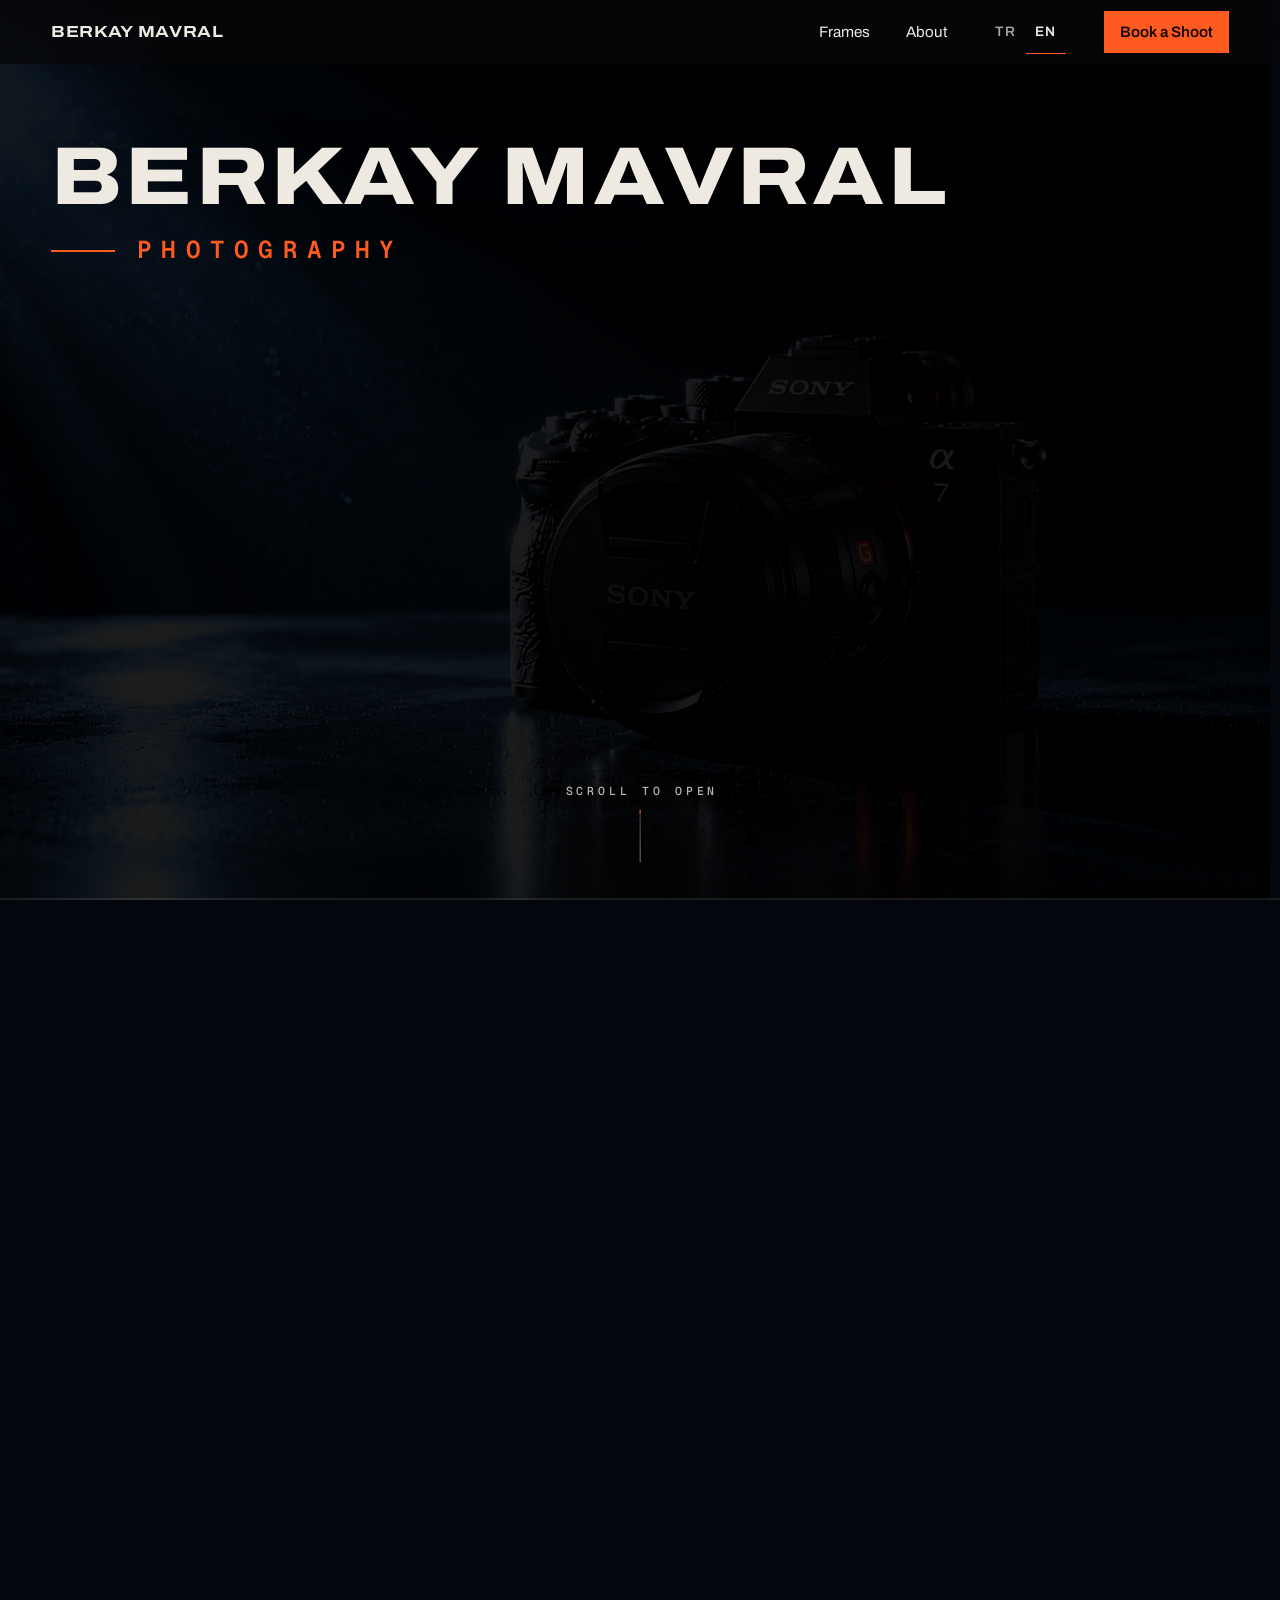
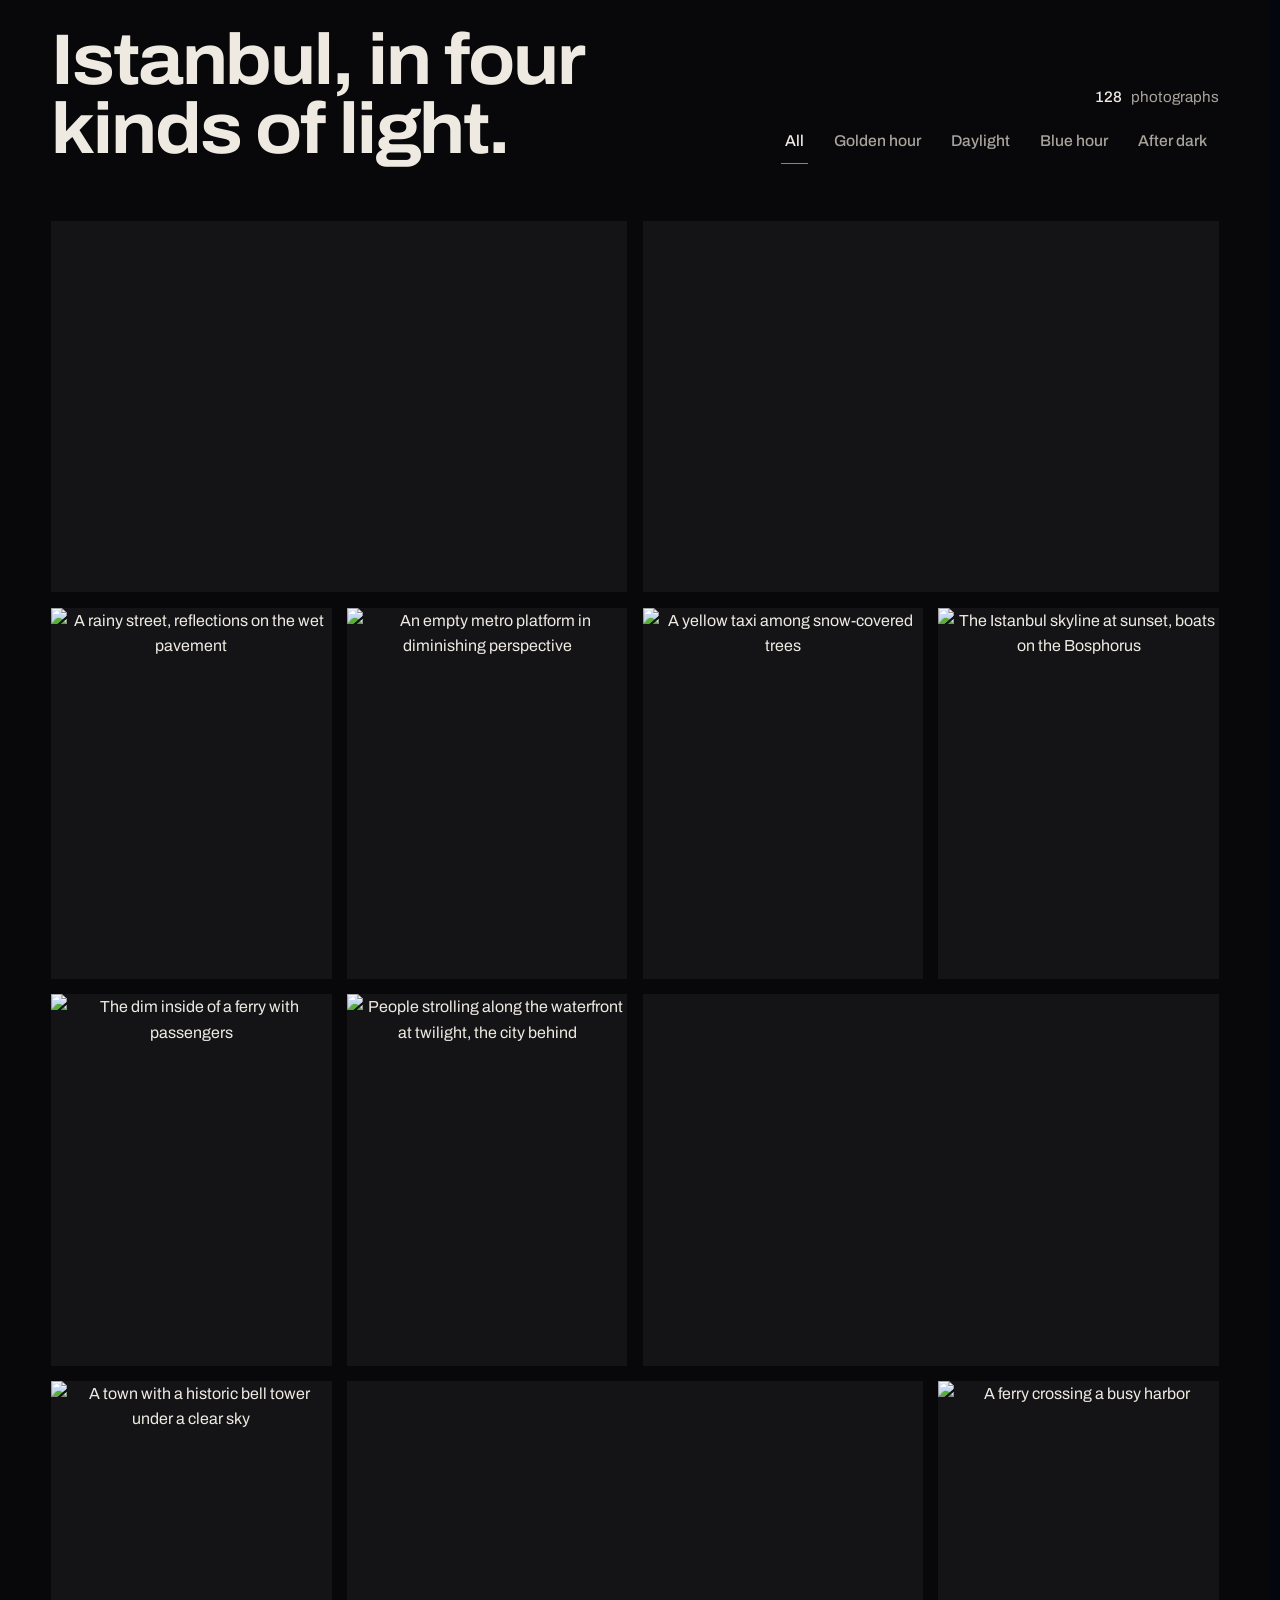
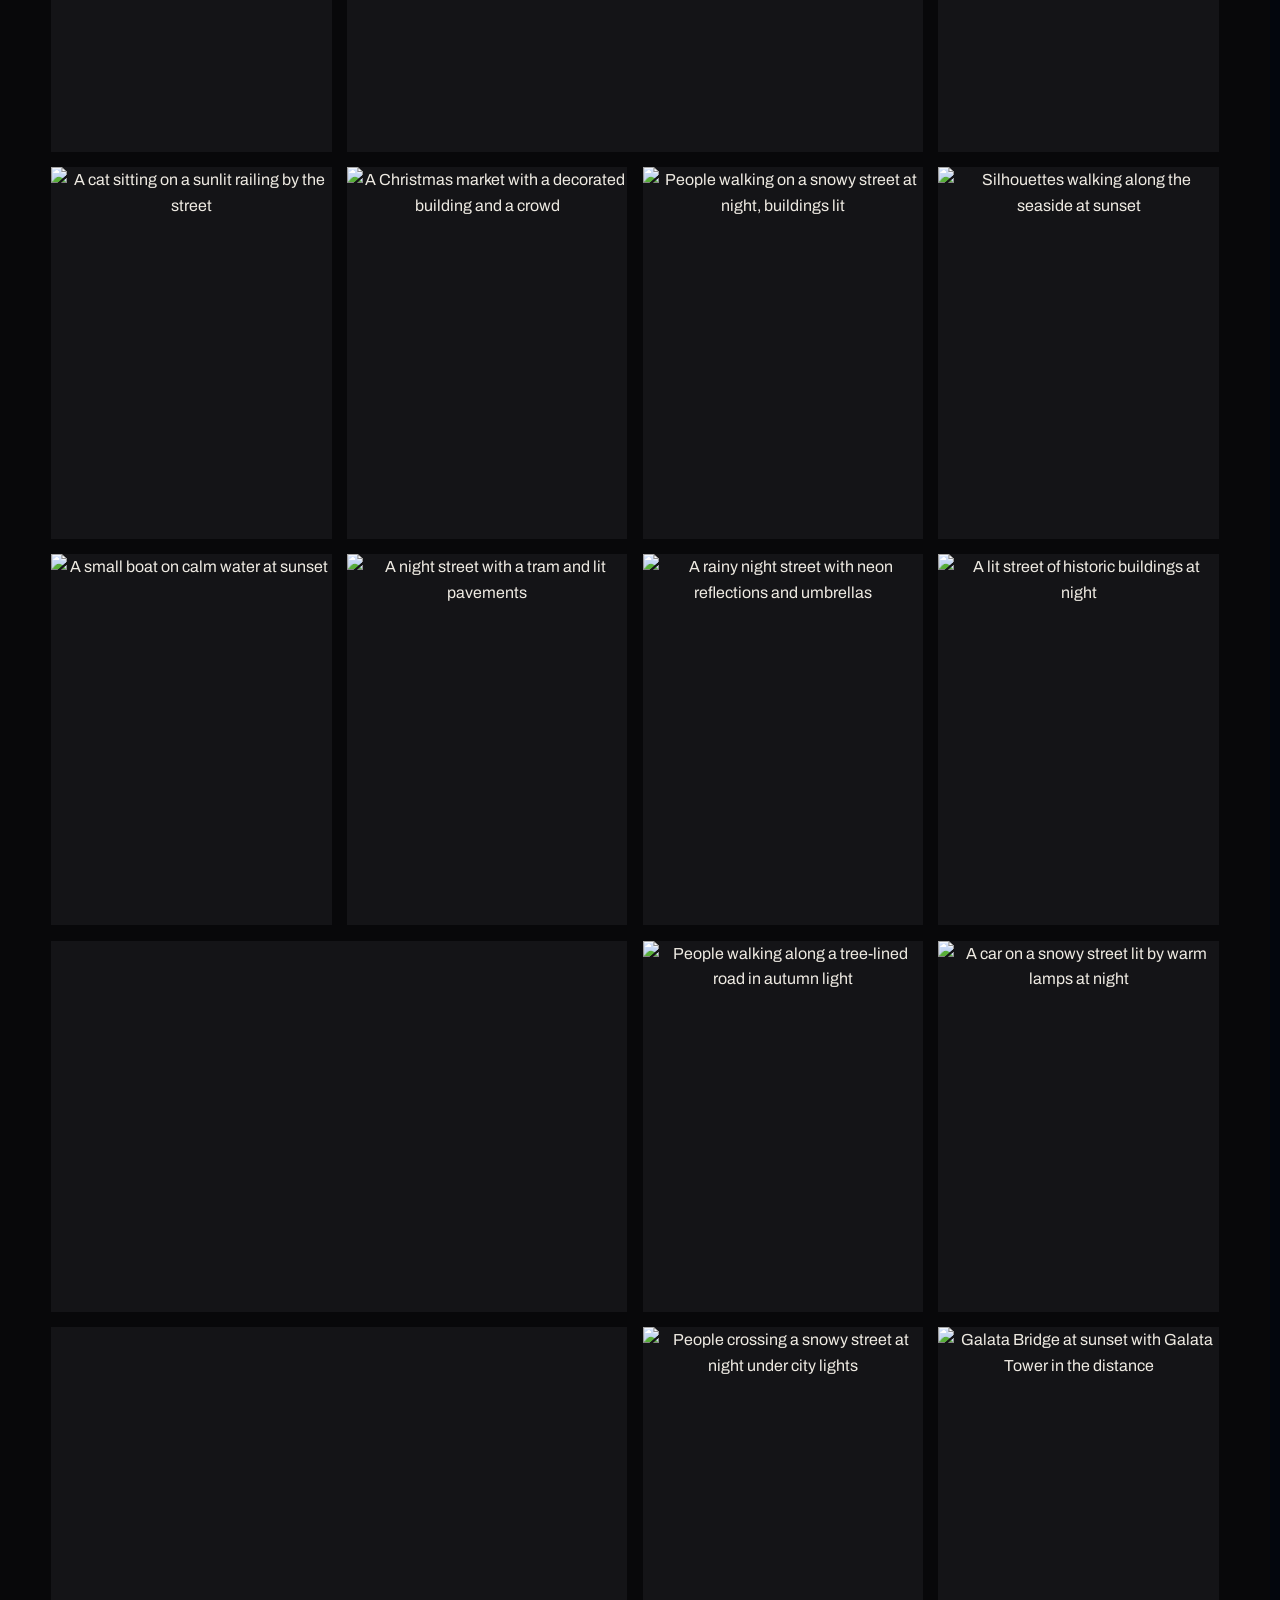
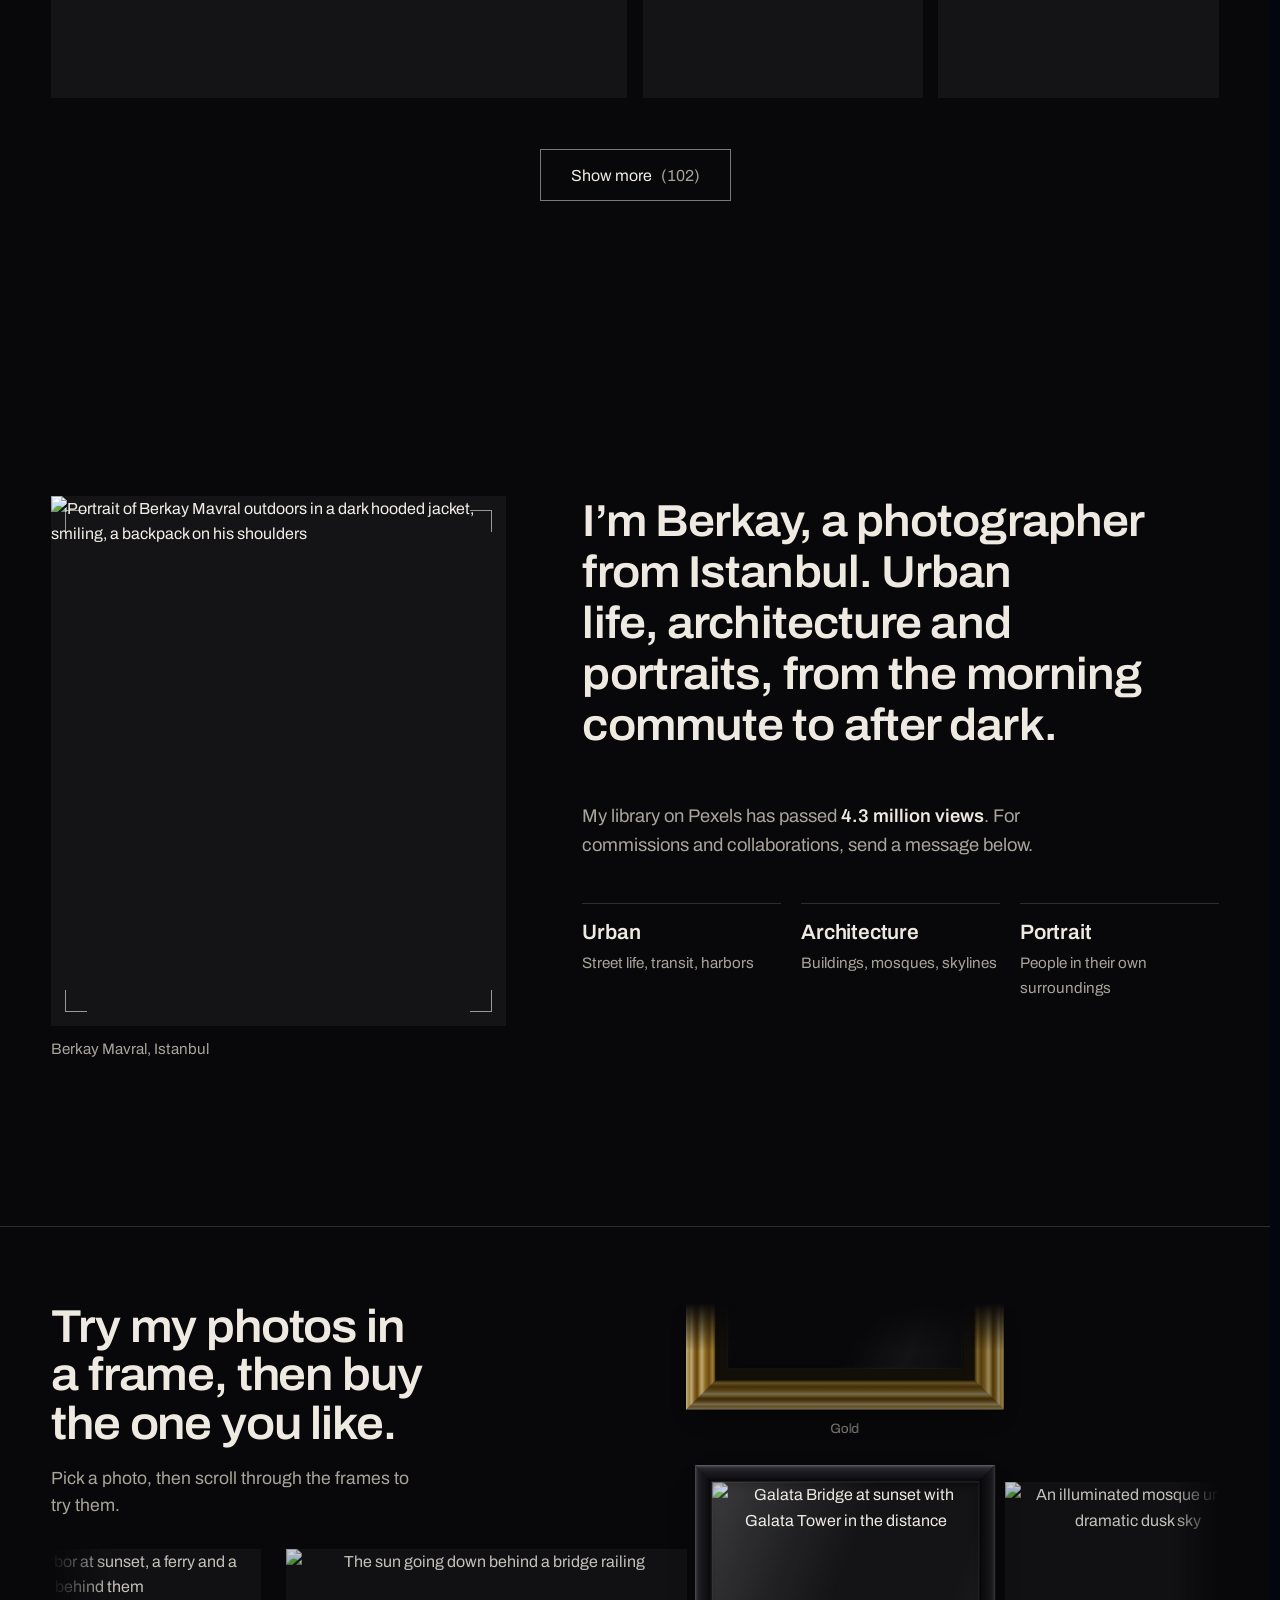
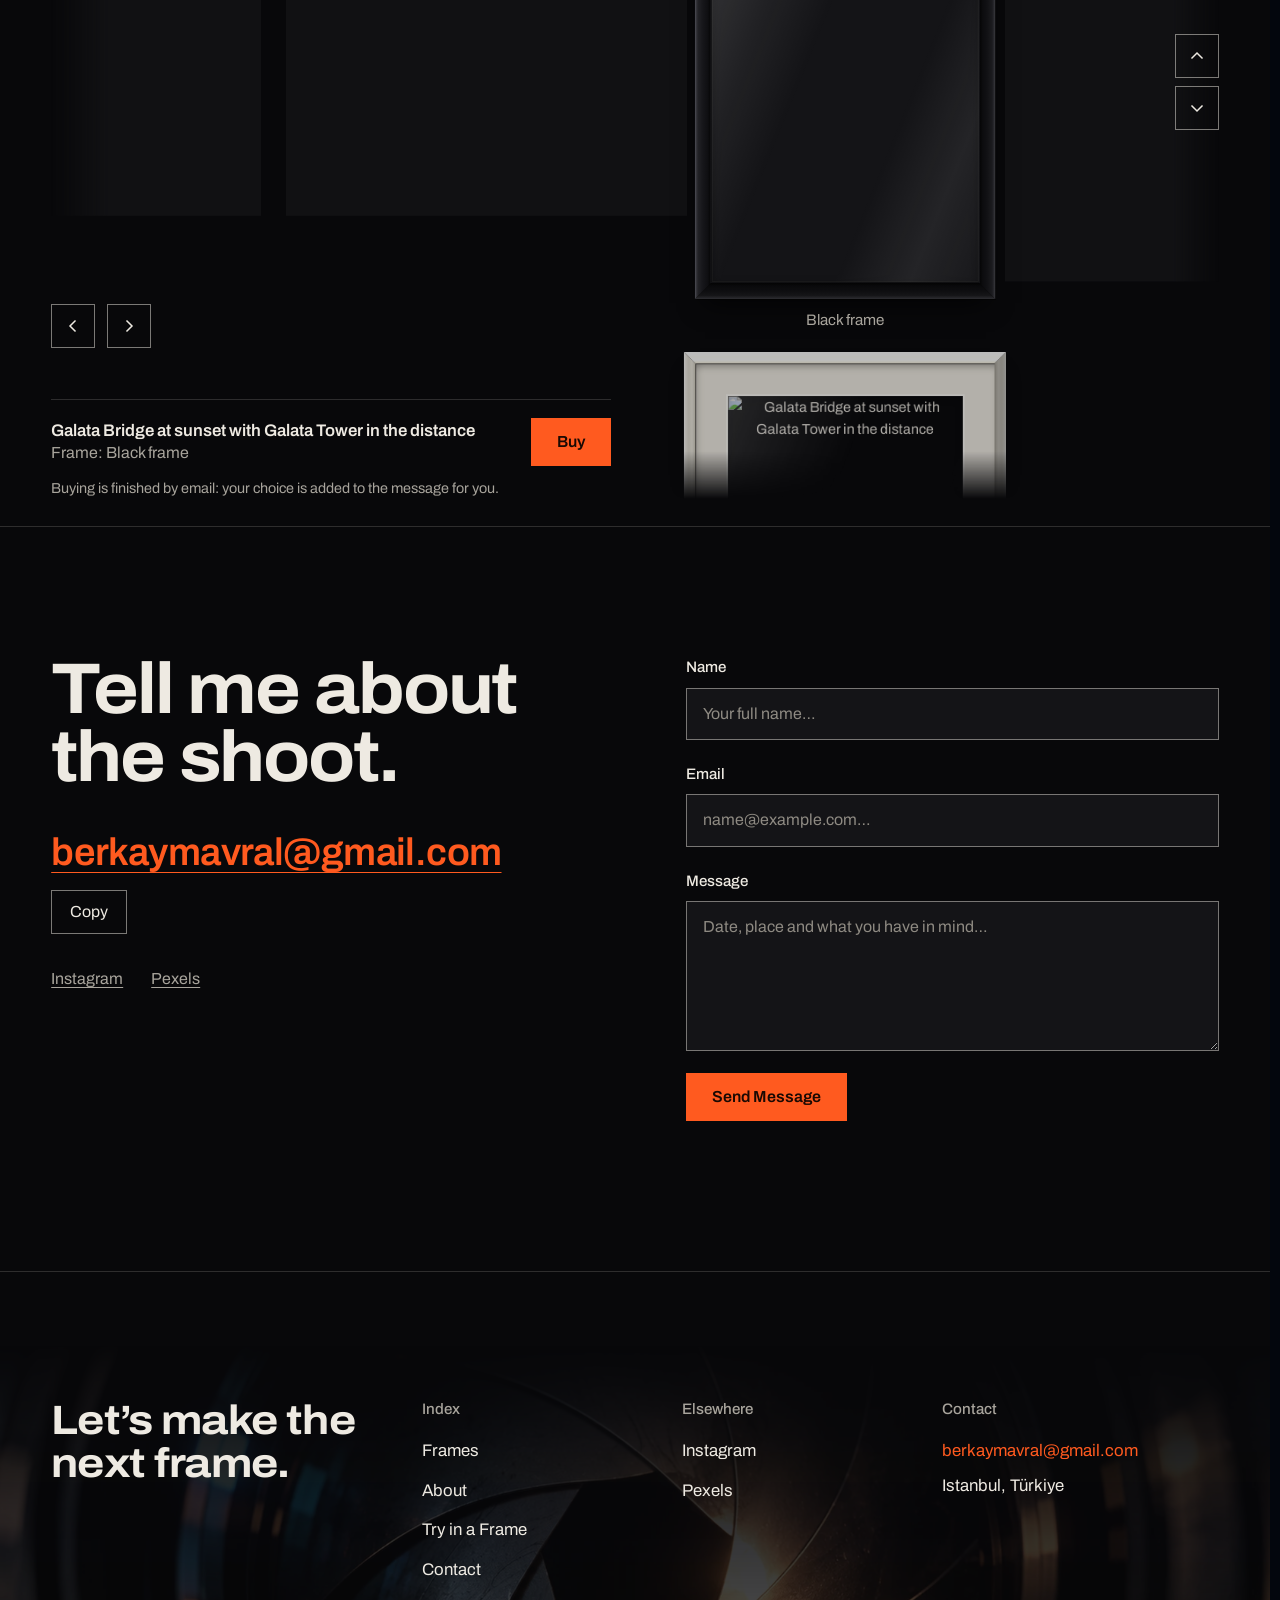
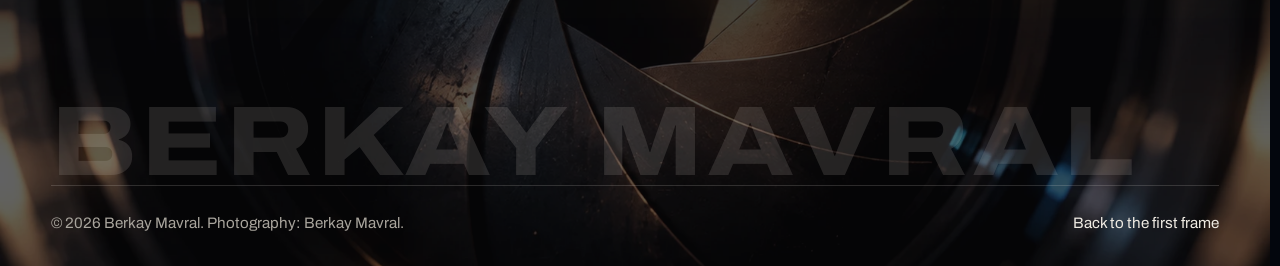
==== commit 0dd584a8: "v1.25" ====
--- a/en/index.html
+++ b/en/index.html
@@ -1603,8 +1603,8 @@
     const step = n => go(Math.round(goal) + n);
     /* a frame you click takes the shortest way to the middle */
     const toFrame = i => { const base = Math.round(goal); go(base + mod(i - base + M / 2, M) - M / 2); };
-    frs.forEach((f, k) => $('.fr-b', f).addEventListener('click', () => { if (mob.matches) { setFrame(k); return; } if (!fDrag.moved) toFrame(k); }));
-    chips.forEach((c, k) => c.addEventListener('click', () => setFrame(k)));
+    frs.forEach((f, k) => $('.fr-b', f).addEventListener('click', () => { if (mob.matches) { pos = goal = k; setFrame(k); return; } if (!fDrag.moved) toFrame(k); }));
+    chips.forEach((c, k) => c.addEventListener('click', () => { pos = goal = k; setFrame(k); }));
     up.addEventListener('click', () => step(-1));
     down.addEventListener('click', () => step(1));
     rail.addEventListener('keydown', e => {
@@ -1645,6 +1645,7 @@
     const setCur = i => {
       cur = i;
       lis.forEach((li, k) => li.classList.toggle('is-cur', k === i));
+      capEl.textContent = t('cap.' + cards[i].dataset.ref); /* the caption follows the photo as it reaches the middle, not once the swipe has stopped */
       if (sec.dataset.o !== cards[i].dataset.o) { sec.dataset.o = cards[i].dataset.o; render(); }
     };
     /* jump one whole copy sideways without anyone seeing it */
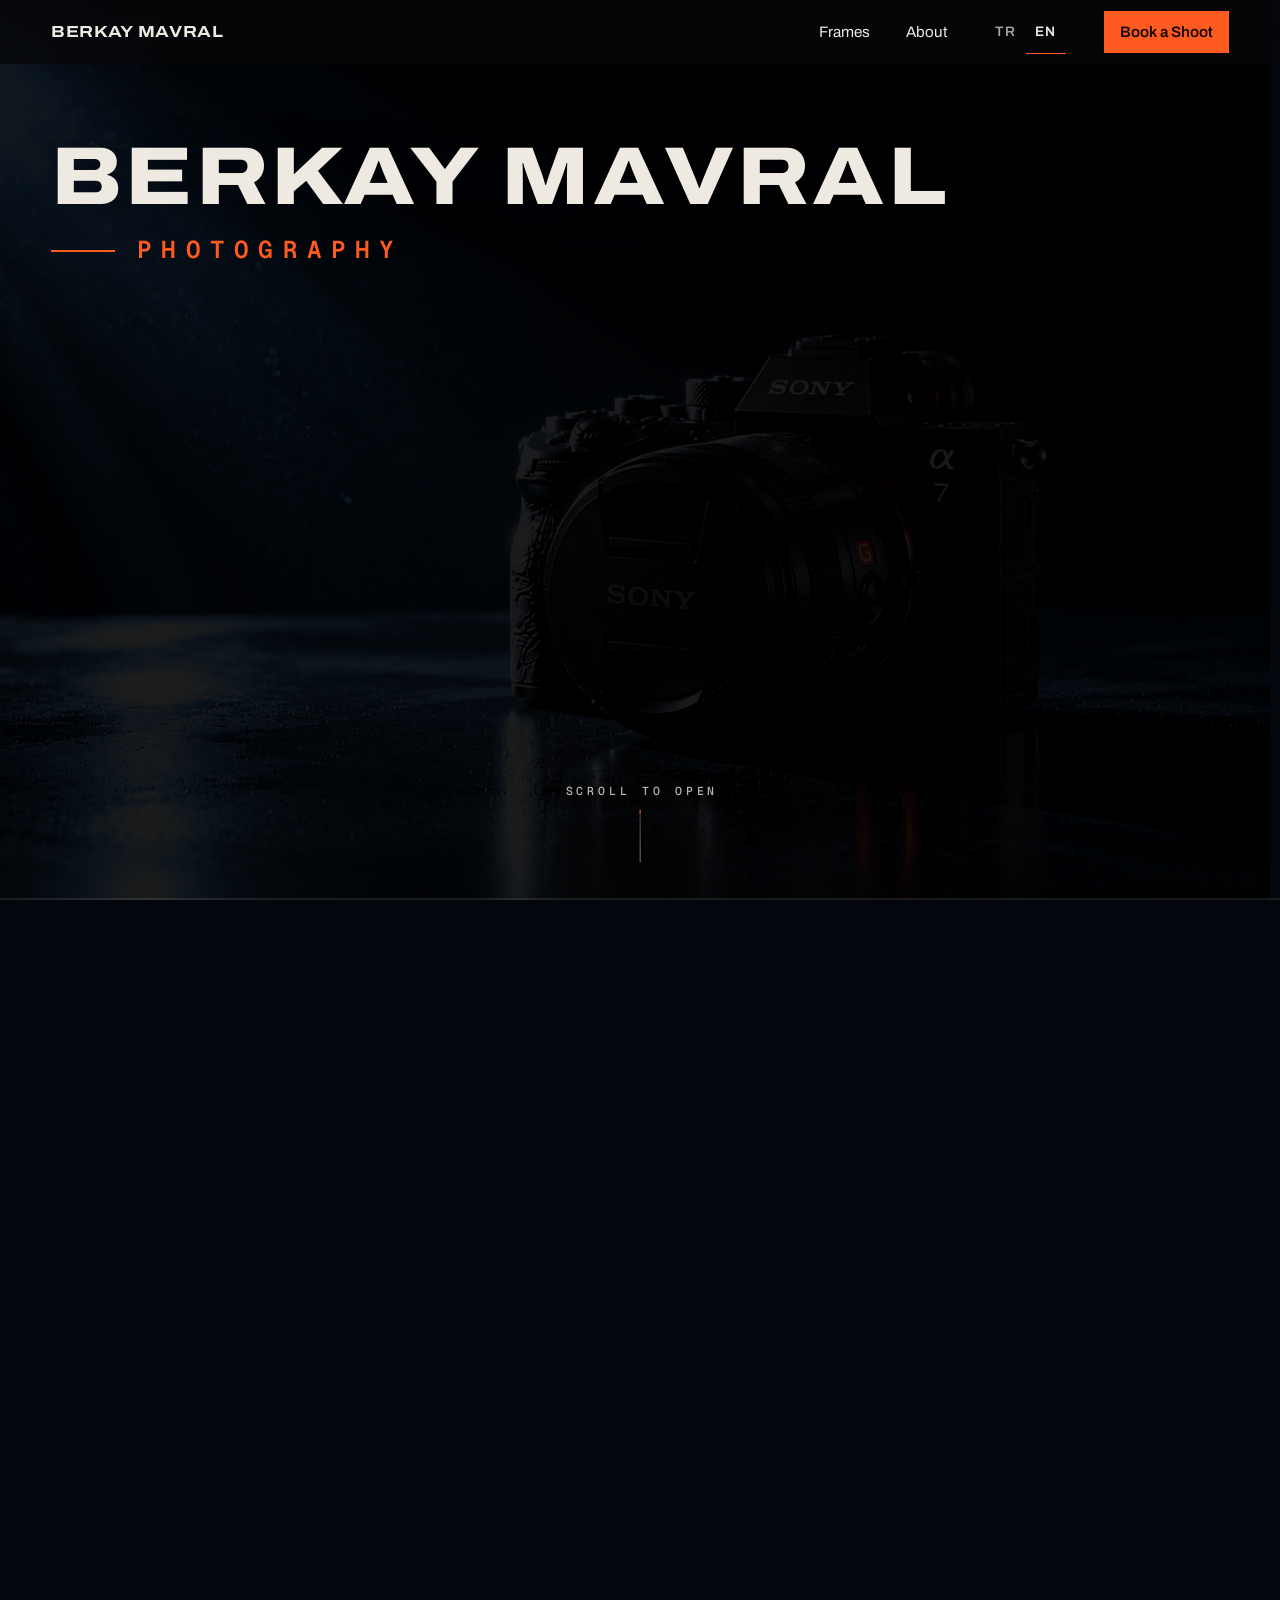
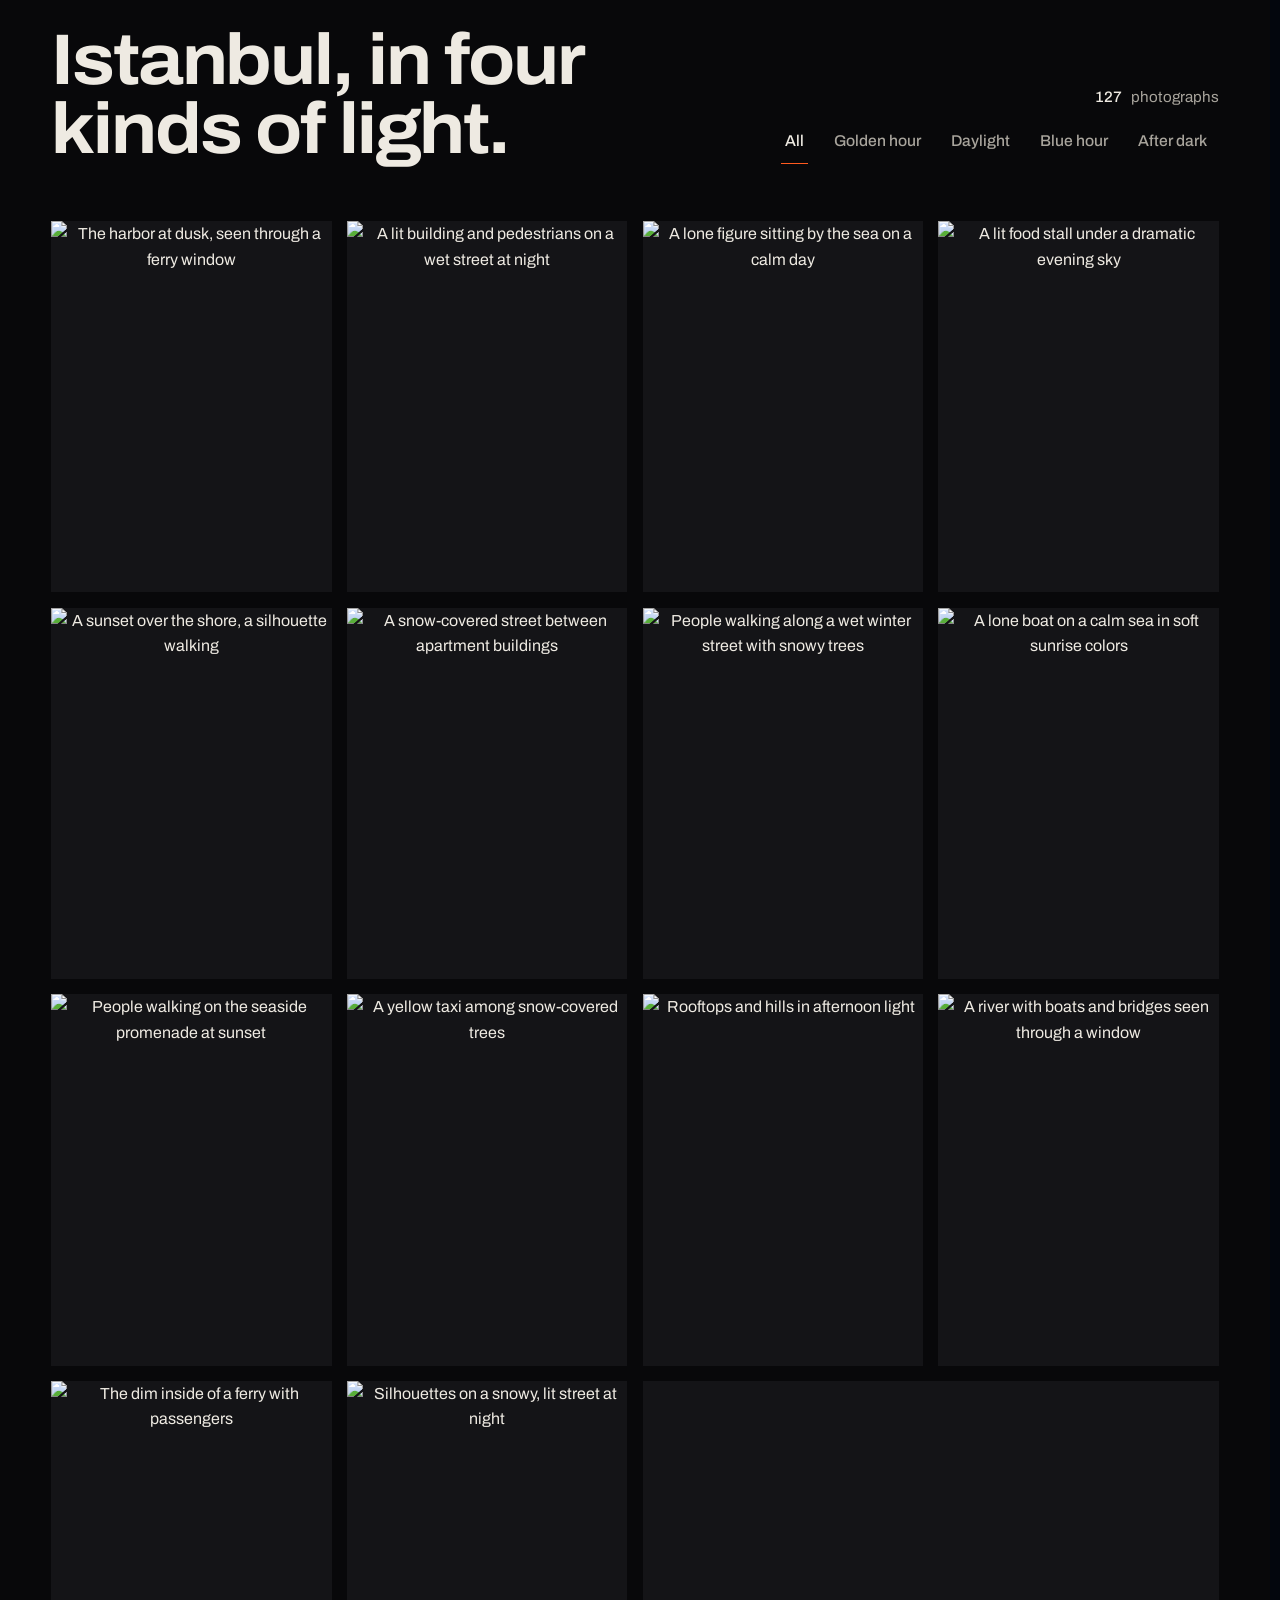
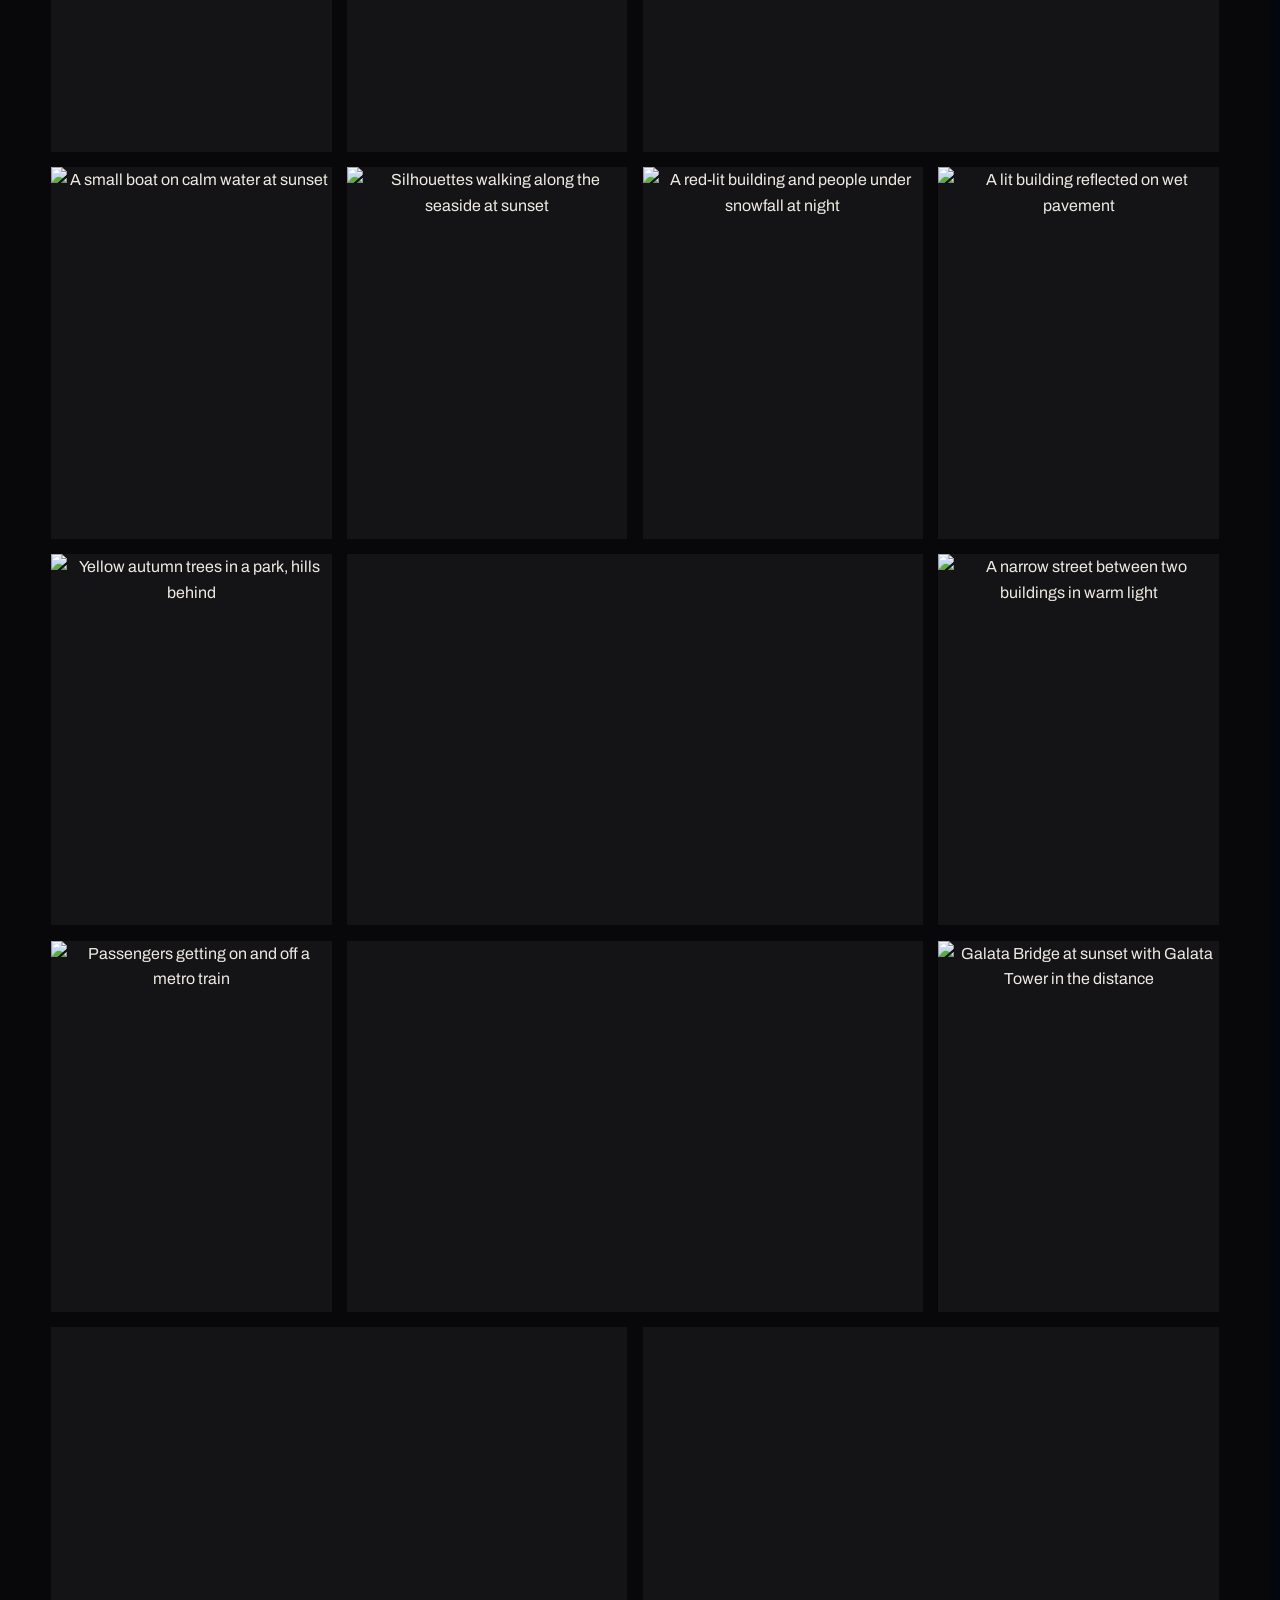
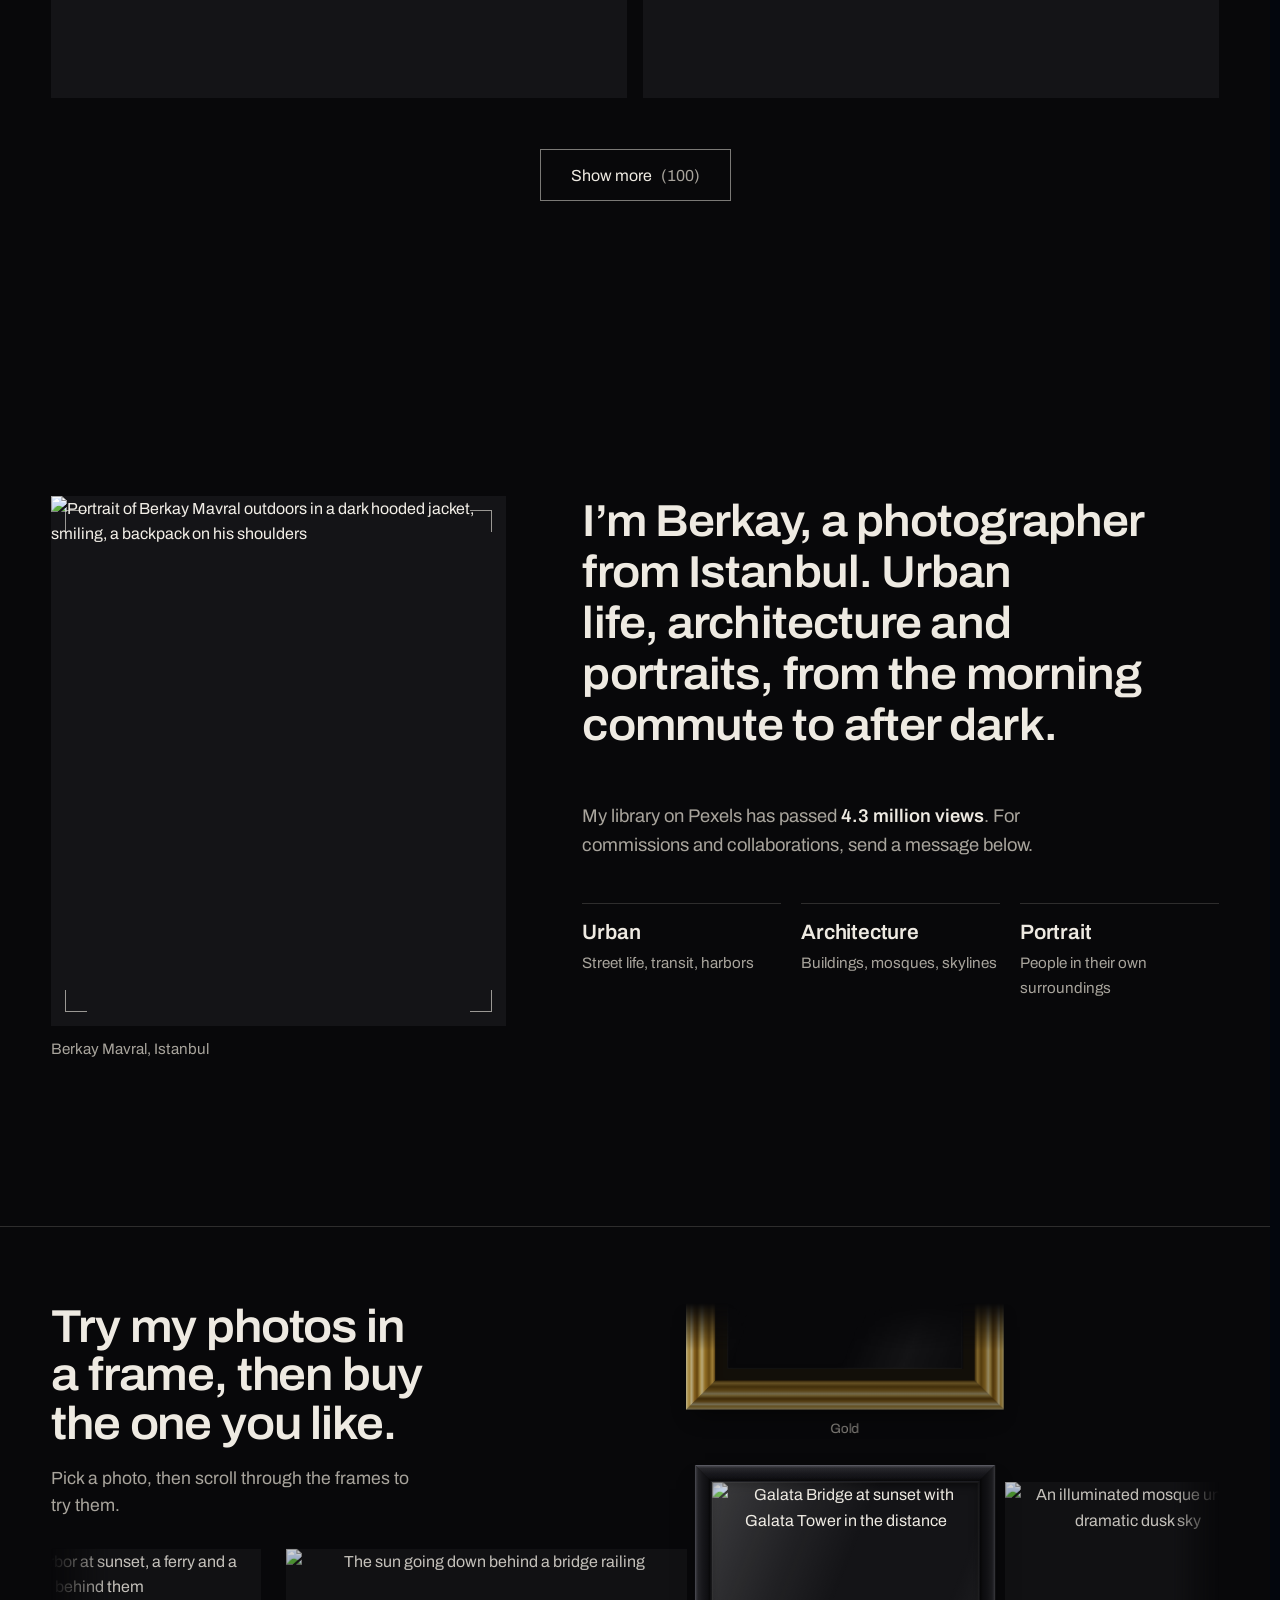
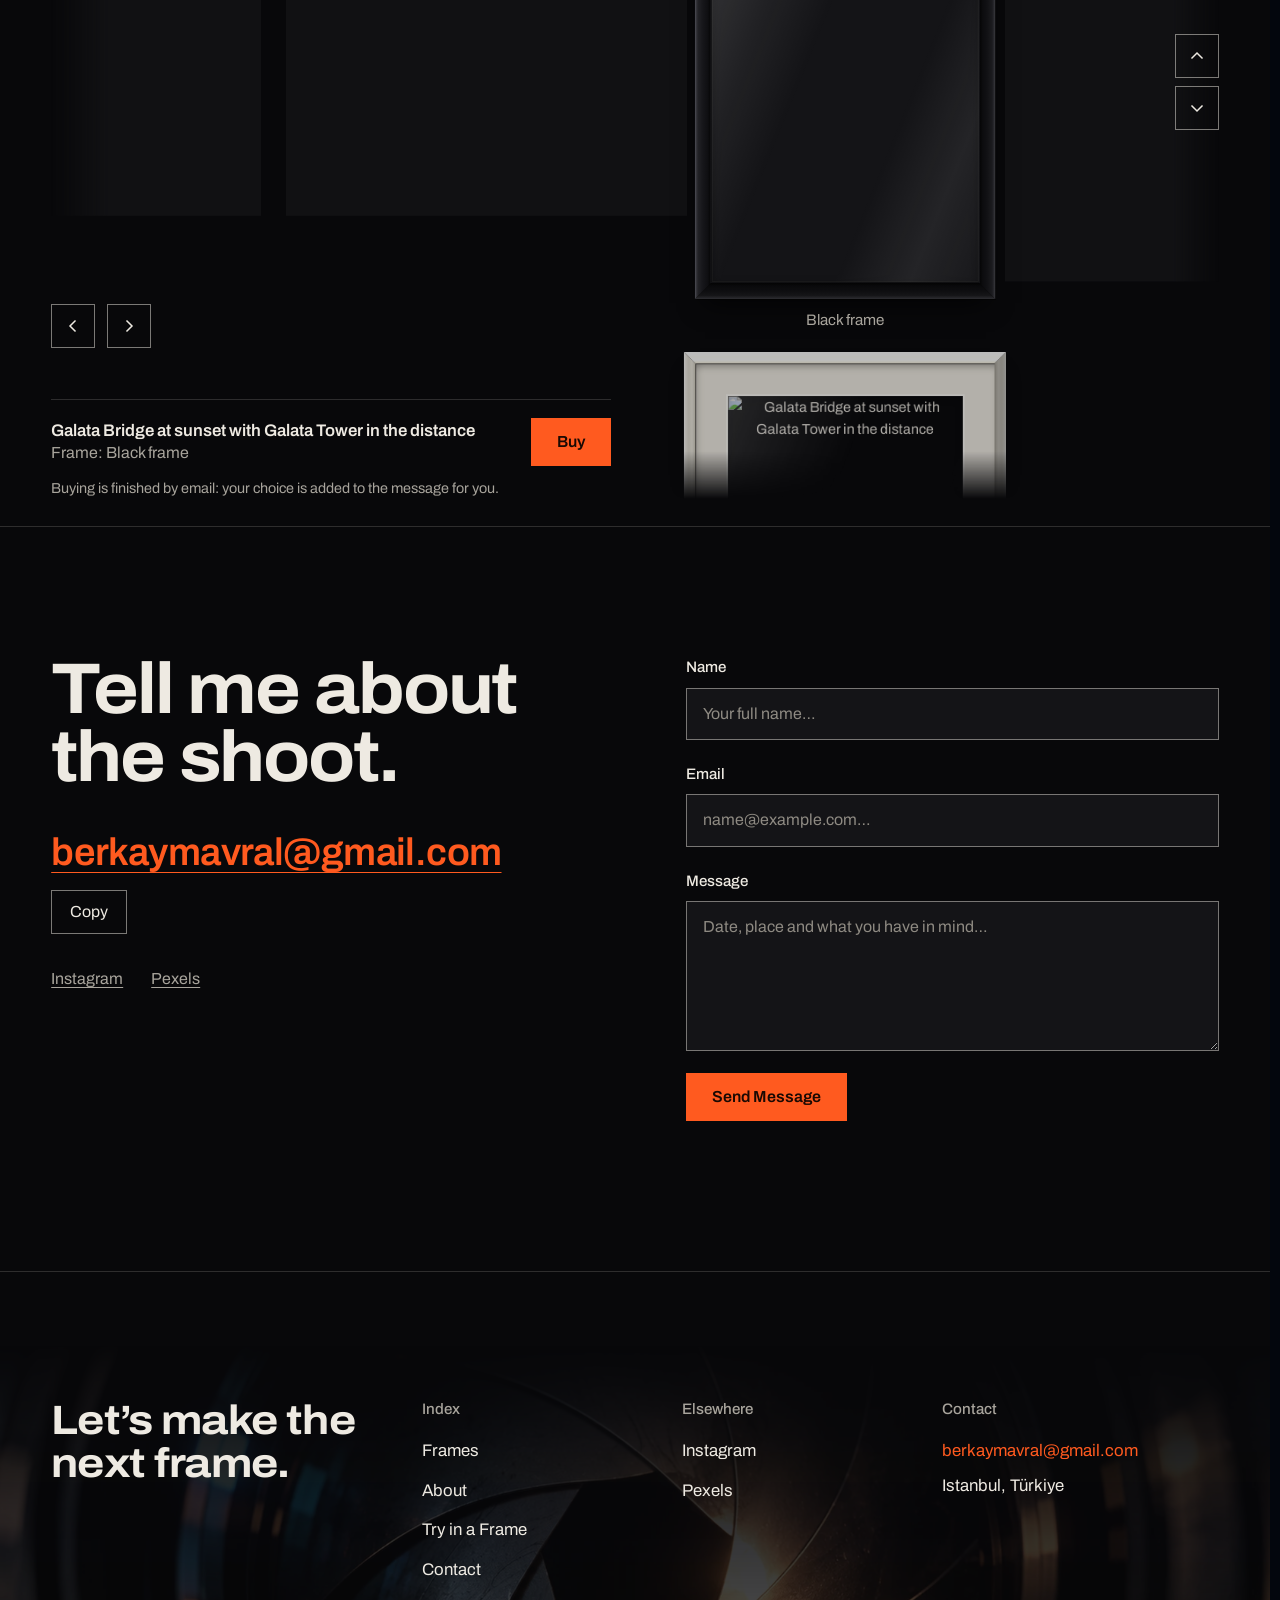
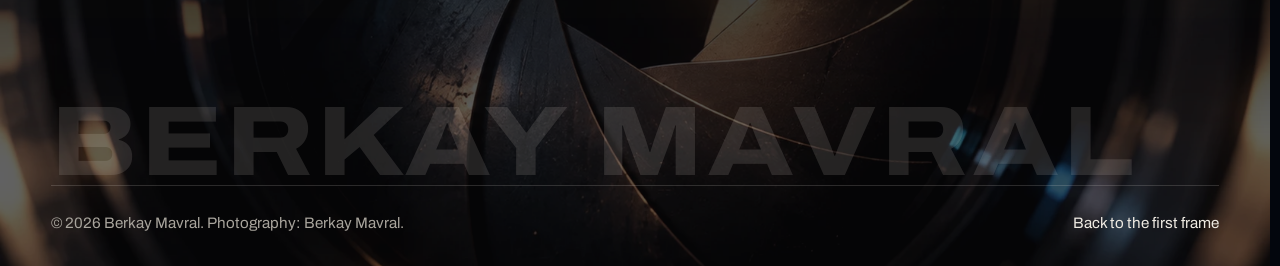
==== commit b8d20f3c: "v1.26" ====
--- a/en/index.html
+++ b/en/index.html
@@ -29,12 +29,11 @@
 <meta name="twitter:title" content="Berkay Mavral Photography">
 <meta name="twitter:description" content="Street and city photography from Istanbul, from the morning commute to after dark." data-i18n-attr="content:ogdesc">
 <meta name="twitter:image" content="https://www.berkaymavral.com/media/og-logo.png">
-<script type="application/ld+json">{"@context":"https://schema.org","@graph":[{"@type":"WebSite","@id":"https://www.berkaymavral.com/#website","url":"https://www.berkaymavral.com/","name":"Berkay Mavral Photography","alternateName":["Berkay Mavral"],"inLanguage":["tr","en"],"publisher":{"@id":"https://www.berkaymavral.com/#person"}},{"@type":"Person","@id":"https://www.berkaymavral.com/#person","name":"Berkay Mavral","url":"https://www.berkaymavral.com/","image":"https://images.pexels.com/users/avatars/389232961/berkay-mavral-714.jpeg?auto=compress&fit=crop&h=700&w=600","jobTitle":"Photographer","description":"Berkay Mavral is an Istanbul street, city and portrait photographer. Golden hour, blue hour and night frames; get in touch for shoots and prints.","email":"berkaymavral@gmail.com","sameAs":["https://www.instagram.com/berkaymavral/","https://www.pexels.com/@Berkay-Mavral-389232961"],"homeLocation":{"@type":"City","name":"Istanbul","containedInPlace":{"@type":"Country","name":"Türkiye"}},"nationality":{"@type":"Country","name":"Türkiye"},"knowsLanguage":["tr","en"],"knowsAbout":["Street photography","City photography","Portrait photography","Architecture photography","Golden hour photography","Night photography"],"worksFor":{"@id":"https://www.berkaymavral.com/#business"}},{"@type":"ProfessionalService","@id":"https://www.berkaymavral.com/#business","name":"Berkay Mavral Photography","url":"https://www.berkaymavral.com/","image":"https://www.berkaymavral.com/media/og-logo.png","logo":"https://www.berkaymavral.com/media/og-logo.png","description":"Berkay Mavral is an Istanbul street, city and portrait photographer. Golden hour, blue hour and night frames; get in touch for shoots and prints.","founder":{"@id":"https://www.berkaymavral.com/#person"},"email":"berkaymavral@gmail.com","sameAs":["https://www.instagram.com/berkaymavral/","https://www.pexels.com/@Berkay-Mavral-389232961"],"areaServed":{"@type":"City","name":"Istanbul","containedInPlace":{"@type":"Country","name":"Türkiye"}},"address":{"@type":"PostalAddress","addressLocality":"Istanbul","addressCountry":"TR"},"serviceType":["Street photography","City photography","Portrait photography","Architecture photography","Framed photo prints"]},{"@type":"WebPage","@id":"https://www.berkaymavral.com/en/#webpage","url":"https://www.berkaymavral.com/en/","name":"Istanbul Photographer Berkay Mavral | Street & City","description":"Berkay Mavral is an Istanbul street, city and portrait photographer. Golden hour, blue hour and night frames; get in touch for shoots and prints.","inLanguage":"en","isPartOf":{"@id":"https://www.berkaymavral.com/#website"},"about":{"@id":"https://www.berkaymavral.com/#person"},"primaryImageOfPage":{"@type":"ImageObject","url":"https://www.berkaymavral.com/media/og-logo.png"}},{"@type":"ImageGallery","@id":"https://www.berkaymavral.com/en/#gallery","name":"Istanbul, in four kinds of light.","url":"https://www.berkaymavral.com/en/#work","inLanguage":"en","isPartOf":{"@id":"https://www.berkaymavral.com/en/#webpage"},"author":{"@id":"https://www.berkaymavral.com/#person"},"hasPart":[{"@type":"ImageObject","contentUrl":"https://images.pexels.com/photos/15518197/pexels-photo-15518197.jpeg?auto=compress&cs=tinysrgb&w=1600","thumbnailUrl":"https://images.pexels.com/photos/15518197/pexels-photo-15518197.jpeg?auto=compress&cs=tinysrgb&w=400","name":"Silhouettes by the harbor at sunset, a ferry and a lighthouse behind them","caption":"Silhouettes by the harbor at sunset, a ferry and a lighthouse behind them","creator":{"@id":"https://www.berkaymavral.com/#person"},"creditText":"Berkay Mavral","copyrightNotice":"© Berkay Mavral","acquireLicensePage":"https://www.berkaymavral.com/#contact"},{"@type":"ImageObject","contentUrl":"https://images.pexels.com/photos/15297914/pexels-photo-15297914.jpeg?auto=compress&cs=tinysrgb&w=1600","thumbnailUrl":"https://images.pexels.com/photos/15297914/pexels-photo-15297914.jpeg?auto=compress&cs=tinysrgb&w=400","name":"The sun going down behind a bridge railing","caption":"The sun going down behind a bridge railing","creator":{"@id":"https://www.berkaymavral.com/#person"},"creditText":"Berkay Mavral","copyrightNotice":"© Berkay Mavral","acquireLicensePage":"https://www.berkaymavral.com/#contact"},{"@type":"ImageObject","contentUrl":"https://images.pexels.com/photos/15297911/pexels-photo-15297911.jpeg?auto=compress&cs=tinysrgb&w=1600","thumbnailUrl":"https://images.pexels.com/photos/15297911/pexels-photo-15297911.jpeg?auto=compress&cs=tinysrgb&w=400","name":"Galata Bridge at sunset with Galata Tower in the distance","caption":"Galata Bridge at sunset with Galata Tower in the distance","creator":{"@id":"https://www.berkaymavral.com/#person"},"creditText":"Berkay Mavral","copyrightNotice":"© Berkay Mavral","acquireLicensePage":"https://www.berkaymavral.com/#contact"},{"@type":"ImageObject","contentUrl":"https://images.pexels.com/photos/15069348/pexels-photo-15069348.jpeg?auto=compress&cs=tinysrgb&w=1600","thumbnailUrl":"https://images.pexels.com/photos/15069348/pexels-photo-15069348.jpeg?auto=compress&cs=tinysrgb&w=400","name":"An illuminated mosque under a dramatic dusk sky","caption":"An illuminated mosque under a dramatic dusk sky","creator":{"@id":"https://www.berkaymavral.com/#person"},"creditText":"Berkay Mavral","copyrightNotice":"© Berkay Mavral","acquireLicensePage":"https://www.berkaymavral.com/#contact"},{"@type":"ImageObject","contentUrl":"https://images.pexels.com/photos/15207900/pexels-photo-15207900.jpeg?auto=compress&cs=tinysrgb&w=1600","thumbnailUrl":"https://images.pexels.com/photos/15207900/pexels-photo-15207900.jpeg?auto=compress&cs=tinysrgb&w=400","name":"Ortaköy Mosque on the Bosphorus","caption":"Ortaköy Mosque on the Bosphorus","creator":{"@id":"https://www.berkaymavral.com/#person"},"creditText":"Berkay Mavral","copyrightNotice":"© Berkay Mavral","acquireLicensePage":"https://www.berkaymavral.com/#contact"},{"@type":"ImageObject","contentUrl":"https://images.pexels.com/photos/15297912/pexels-photo-15297912.jpeg?auto=compress&cs=tinysrgb&w=1600","thumbnailUrl":"https://images.pexels.com/photos/15297912/pexels-photo-15297912.jpeg?auto=compress&cs=tinysrgb&w=400","name":"Dusk on a city sidewalk, minarets against the sunset","caption":"Dusk on a city sidewalk, minarets against the sunset","creator":{"@id":"https://www.berkaymavral.com/#person"},"creditText":"Berkay Mavral","copyrightNotice":"© Berkay Mavral","acquireLicensePage":"https://www.berkaymavral.com/#contact"},{"@type":"ImageObject","contentUrl":"https://images.pexels.com/photos/15069347/pexels-photo-15069347.jpeg?auto=compress&cs=tinysrgb&w=1600","thumbnailUrl":"https://images.pexels.com/photos/15069347/pexels-photo-15069347.jpeg?auto=compress&cs=tinysrgb&w=400","name":"Silhouettes at the harbor as a ferry comes in","caption":"Silhouettes at the harbor as a ferry comes in","creator":{"@id":"https://www.berkaymavral.com/#person"},"creditText":"Berkay Mavral","copyrightNotice":"© Berkay Mavral","acquireLicensePage":"https://www.berkaymavral.com/#contact"},{"@type":"ImageObject","contentUrl":"https://images.pexels.com/photos/18349761/pexels-photo-18349761.jpeg?auto=compress&cs=tinysrgb&w=1600","thumbnailUrl":"https://images.pexels.com/photos/18349761/pexels-photo-18349761.jpeg?auto=compress&cs=tinysrgb&w=400","name":"Palm silhouettes on the shore at sunset","caption":"Palm silhouettes on the shore at sunset","creator":{"@id":"https://www.berkaymavral.com/#person"},"creditText":"Berkay Mavral","copyrightNotice":"© Berkay Mavral","acquireLicensePage":"https://www.berkaymavral.com/#contact"},{"@type":"ImageObject","contentUrl":"https://images.pexels.com/photos/15194859/pexels-photo-15194859.jpeg?auto=compress&cs=tinysrgb&w=1600","thumbnailUrl":"https://images.pexels.com/photos/15194859/pexels-photo-15194859.jpeg?auto=compress&cs=tinysrgb&w=400","name":"A passenger ferry on open water under a clear sky","caption":"A passenger ferry on open water under a clear sky","creator":{"@id":"https://www.berkaymavral.com/#person"},"creditText":"Berkay Mavral","copyrightNotice":"© Berkay Mavral","acquireLicensePage":"https://www.berkaymavral.com/#contact"},{"@type":"ImageObject","contentUrl":"https://images.pexels.com/photos/15069349/pexels-photo-15069349.jpeg?auto=compress&cs=tinysrgb&w=1600","thumbnailUrl":"https://images.pexels.com/photos/15069349/pexels-photo-15069349.jpeg?auto=compress&cs=tinysrgb&w=400","name":"A man at a tram stop, his shadow on the pavement","caption":"A man at a tram stop, his shadow on the pavement","creator":{"@id":"https://www.berkaymavral.com/#person"},"creditText":"Berkay Mavral","copyrightNotice":"© Berkay Mavral","acquireLicensePage":"https://www.berkaymavral.com/#contact"},{"@type":"ImageObject","contentUrl":"https://images.pexels.com/photos/15069351/pexels-photo-15069351.jpeg?auto=compress&cs=tinysrgb&w=1600","thumbnailUrl":"https://images.pexels.com/photos/15069351/pexels-photo-15069351.jpeg?auto=compress&cs=tinysrgb&w=400","name":"A crowded street of old buildings and market stalls","caption":"A crowded street of old buildings and market stalls","creator":{"@id":"https://www.berkaymavral.com/#person"},"creditText":"Berkay Mavral","copyrightNotice":"© Berkay Mavral","acquireLicensePage":"https://www.berkaymavral.com/#contact"},{"@type":"ImageObject","contentUrl":"https://images.pexels.com/photos/15194878/pexels-photo-15194878.jpeg?auto=compress&cs=tinysrgb&w=1600","thumbnailUrl":"https://images.pexels.com/photos/15194878/pexels-photo-15194878.jpeg?auto=compress&cs=tinysrgb&w=400","name":"Sun beams across a terminal waiting room","caption":"Sun beams across a terminal waiting room","creator":{"@id":"https://www.berkaymavral.com/#person"},"creditText":"Berkay Mavral","copyrightNotice":"© Berkay Mavral","acquireLicensePage":"https://www.berkaymavral.com/#contact"},{"@type":"ImageObject","contentUrl":"https://images.pexels.com/photos/15194877/pexels-photo-15194877.jpeg?auto=compress&cs=tinysrgb&w=1600","thumbnailUrl":"https://images.pexels.com/photos/15194877/pexels-photo-15194877.jpeg?auto=compress&cs=tinysrgb&w=400","name":"Silhouettes in a ferry terminal, sunlight through the glass doors","caption":"Silhouettes in a ferry terminal, sunlight through the glass doors","creator":{"@id":"https://www.berkaymavral.com/#person"},"creditText":"Berkay Mavral","copyrightNotice":"© Berkay Mavral","acquireLicensePage":"https://www.berkaymavral.com/#contact"},{"@type":"ImageObject","contentUrl":"https://images.pexels.com/photos/15297913/pexels-photo-15297913.jpeg?auto=compress&cs=tinysrgb&w=1600","thumbnailUrl":"https://images.pexels.com/photos/15297913/pexels-photo-15297913.jpeg?auto=compress&cs=tinysrgb&w=400","name":"A silhouette walking inside, the street beyond the glass doors","caption":"A silhouette walking inside, the street beyond the glass doors","creator":{"@id":"https://www.berkaymavral.com/#person"},"creditText":"Berkay Mavral","copyrightNotice":"© Berkay Mavral","acquireLicensePage":"https://www.berkaymavral.com/#contact"},{"@type":"ImageObject","contentUrl":"https://images.pexels.com/photos/15207754/pexels-photo-15207754.jpeg?auto=compress&cs=tinysrgb&w=1600","thumbnailUrl":"https://images.pexels.com/photos/15207754/pexels-photo-15207754.jpeg?auto=compress&cs=tinysrgb&w=400","name":"A man sitting alone in a dim alley at dusk","caption":"A man sitting alone in a dim alley at dusk","creator":{"@id":"https://www.berkaymavral.com/#person"},"creditText":"Berkay Mavral","copyrightNotice":"© Berkay Mavral","acquireLicensePage":"https://www.berkaymavral.com/#contact"},{"@type":"ImageObject","contentUrl":"https://images.pexels.com/photos/15194860/pexels-photo-15194860.jpeg?auto=compress&cs=tinysrgb&w=1600","thumbnailUrl":"https://images.pexels.com/photos/15194860/pexels-photo-15194860.jpeg?auto=compress&cs=tinysrgb&w=400","name":"A red metro train reflected in the dark","caption":"A red metro train reflected in the dark","creator":{"@id":"https://www.berkaymavral.com/#person"},"creditText":"Berkay Mavral","copyrightNotice":"© Berkay Mavral","acquireLicensePage":"https://www.berkaymavral.com/#contact"},{"@type":"ImageObject","contentUrl":"https://images.pexels.com/photos/16638283/pexels-photo-16638283.jpeg?auto=compress&cs=tinysrgb&w=1600","thumbnailUrl":"https://images.pexels.com/photos/16638283/pexels-photo-16638283.jpeg?auto=compress&cs=tinysrgb&w=400","name":"Two people with umbrellas walking down a grey street","caption":"Two people with umbrellas walking down a grey street","creator":{"@id":"https://www.berkaymavral.com/#person"},"creditText":"Berkay Mavral","copyrightNotice":"© Berkay Mavral","acquireLicensePage":"https://www.berkaymavral.com/#contact"},{"@type":"ImageObject","contentUrl":"https://images.pexels.com/photos/14815049/pexels-photo-14815049.jpeg?auto=compress&cs=tinysrgb&w=1600","thumbnailUrl":"https://images.pexels.com/photos/14815049/pexels-photo-14815049.jpeg?auto=compress&cs=tinysrgb&w=400","name":"A small boat on calm water at sunset","caption":"A small boat on calm water at sunset","creator":{"@id":"https://www.berkaymavral.com/#person"},"creditText":"Berkay Mavral","copyrightNotice":"© Berkay Mavral","acquireLicensePage":"https://www.berkaymavral.com/#contact"},{"@type":"ImageObject","contentUrl":"https://images.pexels.com/photos/14736901/pexels-photo-14736901.jpeg?auto=compress&cs=tinysrgb&w=1600","thumbnailUrl":"https://images.pexels.com/photos/14736901/pexels-photo-14736901.jpeg?auto=compress&cs=tinysrgb&w=400","name":"A street food cart surrounded by people on a busy night street","caption":"A street food cart surrounded by people on a busy night street","creator":{"@id":"https://www.berkaymavral.com/#person"},"creditText":"Berkay Mavral","copyrightNotice":"© Berkay Mavral","acquireLicensePage":"https://www.berkaymavral.com/#contact"},{"@type":"ImageObject","contentUrl":"https://images.pexels.com/photos/14736220/pexels-photo-14736220.jpeg?auto=compress&cs=tinysrgb&w=1600","thumbnailUrl":"https://images.pexels.com/photos/14736220/pexels-photo-14736220.jpeg?auto=compress&cs=tinysrgb&w=400","name":"A red vintage car on a busy street lined with shops","caption":"A red vintage car on a busy street lined with shops","creator":{"@id":"https://www.berkaymavral.com/#person"},"creditText":"Berkay Mavral","copyrightNotice":"© Berkay Mavral","acquireLicensePage":"https://www.berkaymavral.com/#contact"},{"@type":"ImageObject","contentUrl":"https://images.pexels.com/photos/14736225/pexels-photo-14736225.jpeg?auto=compress&cs=tinysrgb&w=1600","thumbnailUrl":"https://images.pexels.com/photos/14736225/pexels-photo-14736225.jpeg?auto=compress&cs=tinysrgb&w=400","name":"A rainy night street with neon reflections and umbrellas","caption":"A rainy night street with neon reflections and umbrellas","creator":{"@id":"https://www.berkaymavral.com/#person"},"creditText":"Berkay Mavral","copyrightNotice":"© Berkay Mavral","acquireLicensePage":"https://www.berkaymavral.com/#contact"},{"@type":"ImageObject","contentUrl":"https://images.pexels.com/photos/18030434/pexels-photo-18030434.jpeg?auto=compress&cs=tinysrgb&w=1600","thumbnailUrl":"https://images.pexels.com/photos/18030434/pexels-photo-18030434.jpeg?auto=compress&cs=tinysrgb&w=400","name":"Silhouettes walking along the seaside at sunset","caption":"Silhouettes walking along the seaside at sunset","creator":{"@id":"https://www.berkaymavral.com/#person"},"creditText":"Berkay Mavral","copyrightNotice":"© Berkay Mavral","acquireLicensePage":"https://www.berkaymavral.com/#contact"},{"@type":"ImageObject","contentUrl":"https://images.pexels.com/photos/14953270/pexels-photo-14953270.jpeg?auto=compress&cs=tinysrgb&w=1600","thumbnailUrl":"https://images.pexels.com/photos/14953270/pexels-photo-14953270.jpeg?auto=compress&cs=tinysrgb&w=400","name":"A vintage tram on a crowded street at twilight","caption":"A vintage tram on a crowded street at twilight","creator":{"@id":"https://www.berkaymavral.com/#person"},"creditText":"Berkay Mavral","copyrightNotice":"© Berkay Mavral","acquireLicensePage":"https://www.berkaymavral.com/#contact"},{"@type":"ImageObject","contentUrl":"https://images.pexels.com/photos/14953174/pexels-photo-14953174.jpeg?auto=compress&cs=tinysrgb&w=1600","thumbnailUrl":"https://images.pexels.com/photos/14953174/pexels-photo-14953174.jpeg?auto=compress&cs=tinysrgb&w=400","name":"A fisherman in an orange raincoat by the sea","caption":"A fisherman in an orange raincoat by the sea","creator":{"@id":"https://www.berkaymavral.com/#person"},"creditText":"Berkay Mavral","copyrightNotice":"© Berkay Mavral","acquireLicensePage":"https://www.berkaymavral.com/#contact"},{"@type":"ImageObject","contentUrl":"https://images.pexels.com/photos/14736223/pexels-photo-14736223.jpeg?auto=compress&cs=tinysrgb&w=1600","thumbnailUrl":"https://images.pexels.com/photos/14736223/pexels-photo-14736223.jpeg?auto=compress&cs=tinysrgb&w=400","name":"A lit night market in Kadıköy on a rainy evening","caption":"A lit night market in Kadıköy on a rainy evening","creator":{"@id":"https://www.berkaymavral.com/#person"},"creditText":"Berkay Mavral","copyrightNotice":"© Berkay Mavral","acquireLicensePage":"https://www.berkaymavral.com/#contact"},{"@type":"ImageObject","contentUrl":"https://images.pexels.com/photos/14953277/pexels-photo-14953277.jpeg?auto=compress&cs=tinysrgb&w=1600","thumbnailUrl":"https://images.pexels.com/photos/14953277/pexels-photo-14953277.jpeg?auto=compress&cs=tinysrgb&w=400","name":"The Istanbul skyline at sunset, boats on the Bosphorus","caption":"The Istanbul skyline at sunset, boats on the Bosphorus","creator":{"@id":"https://www.berkaymavral.com/#person"},"creditText":"Berkay Mavral","copyrightNotice":"© Berkay Mavral","acquireLicensePage":"https://www.berkaymavral.com/#contact"},{"@type":"ImageObject","contentUrl":"https://images.pexels.com/photos/14736908/pexels-photo-14736908.jpeg?auto=compress&cs=tinysrgb&w=1600","thumbnailUrl":"https://images.pexels.com/photos/14736908/pexels-photo-14736908.jpeg?auto=compress&cs=tinysrgb&w=400","name":"A woman walking along the harbor against a sunset sky","caption":"A woman walking along the harbor against a sunset sky","creator":{"@id":"https://www.berkaymavral.com/#person"},"creditText":"Berkay Mavral","copyrightNotice":"© Berkay Mavral","acquireLicensePage":"https://www.berkaymavral.com/#contact"},{"@type":"ImageObject","contentUrl":"https://images.pexels.com/photos/14763986/pexels-photo-14763986.jpeg?auto=compress&cs=tinysrgb&w=1600","thumbnailUrl":"https://images.pexels.com/photos/14763986/pexels-photo-14763986.jpeg?auto=compress&cs=tinysrgb&w=400","name":"Silhouettes walking on the waterfront at sunset","caption":"Silhouettes walking on the waterfront at sunset","creator":{"@id":"https://www.berkaymavral.com/#person"},"creditText":"Berkay Mavral","copyrightNotice":"© Berkay Mavral","acquireLicensePage":"https://www.berkaymavral.com/#contact"},{"@type":"ImageObject","contentUrl":"https://images.pexels.com/photos/14736224/pexels-photo-14736224.jpeg?auto=compress&cs=tinysrgb&w=1600","thumbnailUrl":"https://images.pexels.com/photos/14736224/pexels-photo-14736224.jpeg?auto=compress&cs=tinysrgb&w=400","name":"A street at sunrise, warm light and long shadows","caption":"A street at sunrise, warm light and long shadows","creator":{"@id":"https://www.berkaymavral.com/#person"},"creditText":"Berkay Mavral","copyrightNotice":"© Berkay Mavral","acquireLicensePage":"https://www.berkaymavral.com/#contact"},{"@type":"ImageObject","contentUrl":"https://images.pexels.com/photos/14815050/pexels-photo-14815050.jpeg?auto=compress&cs=tinysrgb&w=1600","thumbnailUrl":"https://images.pexels.com/photos/14815050/pexels-photo-14815050.jpeg?auto=compress&cs=tinysrgb&w=400","name":"People walking on the seaside promenade at sunset","caption":"People walking on the seaside promenade at sunset","creator":{"@id":"https://www.berkaymavral.com/#person"},"creditText":"Berkay Mavral","copyrightNotice":"© Berkay Mavral","acquireLicensePage":"https://www.berkaymavral.com/#contact"},{"@type":"ImageObject","contentUrl":"https://images.pexels.com/photos/14815046/pexels-photo-14815046.jpeg?auto=compress&cs=tinysrgb&w=1600","thumbnailUrl":"https://images.pexels.com/photos/14815046/pexels-photo-14815046.jpeg?auto=compress&cs=tinysrgb&w=400","name":"Two people rowing out on the water at sunset","caption":"Two people rowing out on the water at sunset","creator":{"@id":"https://www.berkaymavral.com/#person"},"creditText":"Berkay Mavral","copyrightNotice":"© Berkay Mavral","acquireLicensePage":"https://www.berkaymavral.com/#contact"},{"@type":"ImageObject","contentUrl":"https://images.pexels.com/photos/14763988/pexels-photo-14763988.jpeg?auto=compress&cs=tinysrgb&w=1600","thumbnailUrl":"https://images.pexels.com/photos/14763988/pexels-photo-14763988.jpeg?auto=compress&cs=tinysrgb&w=400","name":"Yavuz Sultan Selim Bridge under a dramatic sunset sky","caption":"Yavuz Sultan Selim Bridge under a dramatic sunset sky","creator":{"@id":"https://www.berkaymavral.com/#person"},"creditText":"Berkay Mavral","copyrightNotice":"© Berkay Mavral","acquireLicensePage":"https://www.berkaymavral.com/#contact"},{"@type":"ImageObject","contentUrl":"https://images.pexels.com/photos/14736904/pexels-photo-14736904.jpeg?auto=compress&cs=tinysrgb&w=1600","thumbnailUrl":"https://images.pexels.com/photos/14736904/pexels-photo-14736904.jpeg?auto=compress&cs=tinysrgb&w=400","name":"A father and son walking down a busy street at sunset","caption":"A father and son walking down a busy street at sunset","creator":{"@id":"https://www.berkaymavral.com/#person"},"creditText":"Berkay Mavral","copyrightNotice":"© Berkay Mavral","acquireLicensePage":"https://www.berkaymavral.com/#contact"},{"@type":"ImageObject","contentUrl":"https://images.pexels.com/photos/14736216/pexels-photo-14736216.jpeg?auto=compress&cs=tinysrgb&w=1600","thumbnailUrl":"https://images.pexels.com/photos/14736216/pexels-photo-14736216.jpeg?auto=compress&cs=tinysrgb&w=400","name":"Maiden’s Tower at twilight, calm sea and the city behind","caption":"Maiden’s Tower at twilight, calm sea and the city behind","creator":{"@id":"https://www.berkaymavral.com/#person"},"creditText":"Berkay Mavral","copyrightNotice":"© Berkay Mavral","acquireLicensePage":"https://www.berkaymavral.com/#contact"},{"@type":"ImageObject","contentUrl":"https://res.cloudinary.com/rnntoe86/image/upload/c_limit,w_1600,q_auto,f_auto/DSC03444","thumbnailUrl":"https://res.cloudinary.com/rnntoe86/image/upload/c_limit,w_400,q_auto,f_auto/DSC03444","name":"asdasda","caption":"asdasda","creator":{"@id":"https://www.berkaymavral.com/#person"},"creditText":"Berkay Mavral","copyrightNotice":"© Berkay Mavral","acquireLicensePage":"https://www.berkaymavral.com/#contact"}]}]}</script>
+<script type="application/ld+json">{"@context":"https://schema.org","@graph":[{"@type":"WebSite","@id":"https://www.berkaymavral.com/#website","url":"https://www.berkaymavral.com/","name":"Berkay Mavral Photography","alternateName":["Berkay Mavral"],"inLanguage":["tr","en"],"publisher":{"@id":"https://www.berkaymavral.com/#person"}},{"@type":"Person","@id":"https://www.berkaymavral.com/#person","name":"Berkay Mavral","url":"https://www.berkaymavral.com/","image":"https://images.pexels.com/users/avatars/389232961/berkay-mavral-714.jpeg?auto=compress&fit=crop&h=700&w=600","jobTitle":"Photographer","description":"Berkay Mavral is an Istanbul street, city and portrait photographer. Golden hour, blue hour and night frames; get in touch for shoots and prints.","email":"berkaymavral@gmail.com","sameAs":["https://www.instagram.com/berkaymavral/","https://www.pexels.com/@Berkay-Mavral-389232961"],"homeLocation":{"@type":"City","name":"Istanbul","containedInPlace":{"@type":"Country","name":"Türkiye"}},"nationality":{"@type":"Country","name":"Türkiye"},"knowsLanguage":["tr","en"],"knowsAbout":["Street photography","City photography","Portrait photography","Architecture photography","Golden hour photography","Night photography"],"worksFor":{"@id":"https://www.berkaymavral.com/#business"}},{"@type":"ProfessionalService","@id":"https://www.berkaymavral.com/#business","name":"Berkay Mavral Photography","url":"https://www.berkaymavral.com/","image":"https://www.berkaymavral.com/media/og-logo.png","logo":"https://www.berkaymavral.com/media/og-logo.png","description":"Berkay Mavral is an Istanbul street, city and portrait photographer. Golden hour, blue hour and night frames; get in touch for shoots and prints.","founder":{"@id":"https://www.berkaymavral.com/#person"},"email":"berkaymavral@gmail.com","sameAs":["https://www.instagram.com/berkaymavral/","https://www.pexels.com/@Berkay-Mavral-389232961"],"areaServed":{"@type":"City","name":"Istanbul","containedInPlace":{"@type":"Country","name":"Türkiye"}},"address":{"@type":"PostalAddress","addressLocality":"Istanbul","addressCountry":"TR"},"serviceType":["Street photography","City photography","Portrait photography","Architecture photography","Framed photo prints"]},{"@type":"WebPage","@id":"https://www.berkaymavral.com/en/#webpage","url":"https://www.berkaymavral.com/en/","name":"Istanbul Photographer Berkay Mavral | Street & City","description":"Berkay Mavral is an Istanbul street, city and portrait photographer. Golden hour, blue hour and night frames; get in touch for shoots and prints.","inLanguage":"en","isPartOf":{"@id":"https://www.berkaymavral.com/#website"},"about":{"@id":"https://www.berkaymavral.com/#person"},"primaryImageOfPage":{"@type":"ImageObject","url":"https://www.berkaymavral.com/media/og-logo.png"}},{"@type":"ImageGallery","@id":"https://www.berkaymavral.com/en/#gallery","name":"Istanbul, in four kinds of light.","url":"https://www.berkaymavral.com/en/#work","inLanguage":"en","isPartOf":{"@id":"https://www.berkaymavral.com/en/#webpage"},"author":{"@id":"https://www.berkaymavral.com/#person"},"hasPart":[{"@type":"ImageObject","contentUrl":"https://images.pexels.com/photos/15518197/pexels-photo-15518197.jpeg?auto=compress&cs=tinysrgb&w=1600","thumbnailUrl":"https://images.pexels.com/photos/15518197/pexels-photo-15518197.jpeg?auto=compress&cs=tinysrgb&w=400","name":"Silhouettes by the harbor at sunset, a ferry and a lighthouse behind them","caption":"Silhouettes by the harbor at sunset, a ferry and a lighthouse behind them","creator":{"@id":"https://www.berkaymavral.com/#person"},"creditText":"Berkay Mavral","copyrightNotice":"© Berkay Mavral","acquireLicensePage":"https://www.berkaymavral.com/#contact"},{"@type":"ImageObject","contentUrl":"https://images.pexels.com/photos/15297914/pexels-photo-15297914.jpeg?auto=compress&cs=tinysrgb&w=1600","thumbnailUrl":"https://images.pexels.com/photos/15297914/pexels-photo-15297914.jpeg?auto=compress&cs=tinysrgb&w=400","name":"The sun going down behind a bridge railing","caption":"The sun going down behind a bridge railing","creator":{"@id":"https://www.berkaymavral.com/#person"},"creditText":"Berkay Mavral","copyrightNotice":"© Berkay Mavral","acquireLicensePage":"https://www.berkaymavral.com/#contact"},{"@type":"ImageObject","contentUrl":"https://images.pexels.com/photos/15297911/pexels-photo-15297911.jpeg?auto=compress&cs=tinysrgb&w=1600","thumbnailUrl":"https://images.pexels.com/photos/15297911/pexels-photo-15297911.jpeg?auto=compress&cs=tinysrgb&w=400","name":"Galata Bridge at sunset with Galata Tower in the distance","caption":"Galata Bridge at sunset with Galata Tower in the distance","creator":{"@id":"https://www.berkaymavral.com/#person"},"creditText":"Berkay Mavral","copyrightNotice":"© Berkay Mavral","acquireLicensePage":"https://www.berkaymavral.com/#contact"},{"@type":"ImageObject","contentUrl":"https://images.pexels.com/photos/15069348/pexels-photo-15069348.jpeg?auto=compress&cs=tinysrgb&w=1600","thumbnailUrl":"https://images.pexels.com/photos/15069348/pexels-photo-15069348.jpeg?auto=compress&cs=tinysrgb&w=400","name":"An illuminated mosque under a dramatic dusk sky","caption":"An illuminated mosque under a dramatic dusk sky","creator":{"@id":"https://www.berkaymavral.com/#person"},"creditText":"Berkay Mavral","copyrightNotice":"© Berkay Mavral","acquireLicensePage":"https://www.berkaymavral.com/#contact"},{"@type":"ImageObject","contentUrl":"https://images.pexels.com/photos/15207900/pexels-photo-15207900.jpeg?auto=compress&cs=tinysrgb&w=1600","thumbnailUrl":"https://images.pexels.com/photos/15207900/pexels-photo-15207900.jpeg?auto=compress&cs=tinysrgb&w=400","name":"Ortaköy Mosque on the Bosphorus","caption":"Ortaköy Mosque on the Bosphorus","creator":{"@id":"https://www.berkaymavral.com/#person"},"creditText":"Berkay Mavral","copyrightNotice":"© Berkay Mavral","acquireLicensePage":"https://www.berkaymavral.com/#contact"},{"@type":"ImageObject","contentUrl":"https://images.pexels.com/photos/15297912/pexels-photo-15297912.jpeg?auto=compress&cs=tinysrgb&w=1600","thumbnailUrl":"https://images.pexels.com/photos/15297912/pexels-photo-15297912.jpeg?auto=compress&cs=tinysrgb&w=400","name":"Dusk on a city sidewalk, minarets against the sunset","caption":"Dusk on a city sidewalk, minarets against the sunset","creator":{"@id":"https://www.berkaymavral.com/#person"},"creditText":"Berkay Mavral","copyrightNotice":"© Berkay Mavral","acquireLicensePage":"https://www.berkaymavral.com/#contact"},{"@type":"ImageObject","contentUrl":"https://images.pexels.com/photos/15069347/pexels-photo-15069347.jpeg?auto=compress&cs=tinysrgb&w=1600","thumbnailUrl":"https://images.pexels.com/photos/15069347/pexels-photo-15069347.jpeg?auto=compress&cs=tinysrgb&w=400","name":"Silhouettes at the harbor as a ferry comes in","caption":"Silhouettes at the harbor as a ferry comes in","creator":{"@id":"https://www.berkaymavral.com/#person"},"creditText":"Berkay Mavral","copyrightNotice":"© Berkay Mavral","acquireLicensePage":"https://www.berkaymavral.com/#contact"},{"@type":"ImageObject","contentUrl":"https://images.pexels.com/photos/18349761/pexels-photo-18349761.jpeg?auto=compress&cs=tinysrgb&w=1600","thumbnailUrl":"https://images.pexels.com/photos/18349761/pexels-photo-18349761.jpeg?auto=compress&cs=tinysrgb&w=400","name":"Palm silhouettes on the shore at sunset","caption":"Palm silhouettes on the shore at sunset","creator":{"@id":"https://www.berkaymavral.com/#person"},"creditText":"Berkay Mavral","copyrightNotice":"© Berkay Mavral","acquireLicensePage":"https://www.berkaymavral.com/#contact"},{"@type":"ImageObject","contentUrl":"https://images.pexels.com/photos/15194859/pexels-photo-15194859.jpeg?auto=compress&cs=tinysrgb&w=1600","thumbnailUrl":"https://images.pexels.com/photos/15194859/pexels-photo-15194859.jpeg?auto=compress&cs=tinysrgb&w=400","name":"A passenger ferry on open water under a clear sky","caption":"A passenger ferry on open water under a clear sky","creator":{"@id":"https://www.berkaymavral.com/#person"},"creditText":"Berkay Mavral","copyrightNotice":"© Berkay Mavral","acquireLicensePage":"https://www.berkaymavral.com/#contact"},{"@type":"ImageObject","contentUrl":"https://images.pexels.com/photos/15069349/pexels-photo-15069349.jpeg?auto=compress&cs=tinysrgb&w=1600","thumbnailUrl":"https://images.pexels.com/photos/15069349/pexels-photo-15069349.jpeg?auto=compress&cs=tinysrgb&w=400","name":"A man at a tram stop, his shadow on the pavement","caption":"A man at a tram stop, his shadow on the pavement","creator":{"@id":"https://www.berkaymavral.com/#person"},"creditText":"Berkay Mavral","copyrightNotice":"© Berkay Mavral","acquireLicensePage":"https://www.berkaymavral.com/#contact"},{"@type":"ImageObject","contentUrl":"https://images.pexels.com/photos/15069351/pexels-photo-15069351.jpeg?auto=compress&cs=tinysrgb&w=1600","thumbnailUrl":"https://images.pexels.com/photos/15069351/pexels-photo-15069351.jpeg?auto=compress&cs=tinysrgb&w=400","name":"A crowded street of old buildings and market stalls","caption":"A crowded street of old buildings and market stalls","creator":{"@id":"https://www.berkaymavral.com/#person"},"creditText":"Berkay Mavral","copyrightNotice":"© Berkay Mavral","acquireLicensePage":"https://www.berkaymavral.com/#contact"},{"@type":"ImageObject","contentUrl":"https://images.pexels.com/photos/15194878/pexels-photo-15194878.jpeg?auto=compress&cs=tinysrgb&w=1600","thumbnailUrl":"https://images.pexels.com/photos/15194878/pexels-photo-15194878.jpeg?auto=compress&cs=tinysrgb&w=400","name":"Sun beams across a terminal waiting room","caption":"Sun beams across a terminal waiting room","creator":{"@id":"https://www.berkaymavral.com/#person"},"creditText":"Berkay Mavral","copyrightNotice":"© Berkay Mavral","acquireLicensePage":"https://www.berkaymavral.com/#contact"},{"@type":"ImageObject","contentUrl":"https://images.pexels.com/photos/15194877/pexels-photo-15194877.jpeg?auto=compress&cs=tinysrgb&w=1600","thumbnailUrl":"https://images.pexels.com/photos/15194877/pexels-photo-15194877.jpeg?auto=compress&cs=tinysrgb&w=400","name":"Silhouettes in a ferry terminal, sunlight through the glass doors","caption":"Silhouettes in a ferry terminal, sunlight through the glass doors","creator":{"@id":"https://www.berkaymavral.com/#person"},"creditText":"Berkay Mavral","copyrightNotice":"© Berkay Mavral","acquireLicensePage":"https://www.berkaymavral.com/#contact"},{"@type":"ImageObject","contentUrl":"https://images.pexels.com/photos/15297913/pexels-photo-15297913.jpeg?auto=compress&cs=tinysrgb&w=1600","thumbnailUrl":"https://images.pexels.com/photos/15297913/pexels-photo-15297913.jpeg?auto=compress&cs=tinysrgb&w=400","name":"A silhouette walking inside, the street beyond the glass doors","caption":"A silhouette walking inside, the street beyond the glass doors","creator":{"@id":"https://www.berkaymavral.com/#person"},"creditText":"Berkay Mavral","copyrightNotice":"© Berkay Mavral","acquireLicensePage":"https://www.berkaymavral.com/#contact"},{"@type":"ImageObject","contentUrl":"https://images.pexels.com/photos/15207754/pexels-photo-15207754.jpeg?auto=compress&cs=tinysrgb&w=1600","thumbnailUrl":"https://images.pexels.com/photos/15207754/pexels-photo-15207754.jpeg?auto=compress&cs=tinysrgb&w=400","name":"A man sitting alone in a dim alley at dusk","caption":"A man sitting alone in a dim alley at dusk","creator":{"@id":"https://www.berkaymavral.com/#person"},"creditText":"Berkay Mavral","copyrightNotice":"© Berkay Mavral","acquireLicensePage":"https://www.berkaymavral.com/#contact"},{"@type":"ImageObject","contentUrl":"https://images.pexels.com/photos/15194860/pexels-photo-15194860.jpeg?auto=compress&cs=tinysrgb&w=1600","thumbnailUrl":"https://images.pexels.com/photos/15194860/pexels-photo-15194860.jpeg?auto=compress&cs=tinysrgb&w=400","name":"A red metro train reflected in the dark","caption":"A red metro train reflected in the dark","creator":{"@id":"https://www.berkaymavral.com/#person"},"creditText":"Berkay Mavral","copyrightNotice":"© Berkay Mavral","acquireLicensePage":"https://www.berkaymavral.com/#contact"},{"@type":"ImageObject","contentUrl":"https://images.pexels.com/photos/16638283/pexels-photo-16638283.jpeg?auto=compress&cs=tinysrgb&w=1600","thumbnailUrl":"https://images.pexels.com/photos/16638283/pexels-photo-16638283.jpeg?auto=compress&cs=tinysrgb&w=400","name":"Two people with umbrellas walking down a grey street","caption":"Two people with umbrellas walking down a grey street","creator":{"@id":"https://www.berkaymavral.com/#person"},"creditText":"Berkay Mavral","copyrightNotice":"© Berkay Mavral","acquireLicensePage":"https://www.berkaymavral.com/#contact"},{"@type":"ImageObject","contentUrl":"https://images.pexels.com/photos/14815049/pexels-photo-14815049.jpeg?auto=compress&cs=tinysrgb&w=1600","thumbnailUrl":"https://images.pexels.com/photos/14815049/pexels-photo-14815049.jpeg?auto=compress&cs=tinysrgb&w=400","name":"A small boat on calm water at sunset","caption":"A small boat on calm water at sunset","creator":{"@id":"https://www.berkaymavral.com/#person"},"creditText":"Berkay Mavral","copyrightNotice":"© Berkay Mavral","acquireLicensePage":"https://www.berkaymavral.com/#contact"},{"@type":"ImageObject","contentUrl":"https://images.pexels.com/photos/14736901/pexels-photo-14736901.jpeg?auto=compress&cs=tinysrgb&w=1600","thumbnailUrl":"https://images.pexels.com/photos/14736901/pexels-photo-14736901.jpeg?auto=compress&cs=tinysrgb&w=400","name":"A street food cart surrounded by people on a busy night street","caption":"A street food cart surrounded by people on a busy night street","creator":{"@id":"https://www.berkaymavral.com/#person"},"creditText":"Berkay Mavral","copyrightNotice":"© Berkay Mavral","acquireLicensePage":"https://www.berkaymavral.com/#contact"},{"@type":"ImageObject","contentUrl":"https://images.pexels.com/photos/14736220/pexels-photo-14736220.jpeg?auto=compress&cs=tinysrgb&w=1600","thumbnailUrl":"https://images.pexels.com/photos/14736220/pexels-photo-14736220.jpeg?auto=compress&cs=tinysrgb&w=400","name":"A red vintage car on a busy street lined with shops","caption":"A red vintage car on a busy street lined with shops","creator":{"@id":"https://www.berkaymavral.com/#person"},"creditText":"Berkay Mavral","copyrightNotice":"© Berkay Mavral","acquireLicensePage":"https://www.berkaymavral.com/#contact"},{"@type":"ImageObject","contentUrl":"https://images.pexels.com/photos/14736225/pexels-photo-14736225.jpeg?auto=compress&cs=tinysrgb&w=1600","thumbnailUrl":"https://images.pexels.com/photos/14736225/pexels-photo-14736225.jpeg?auto=compress&cs=tinysrgb&w=400","name":"A rainy night street with neon reflections and umbrellas","caption":"A rainy night street with neon reflections and umbrellas","creator":{"@id":"https://www.berkaymavral.com/#person"},"creditText":"Berkay Mavral","copyrightNotice":"© Berkay Mavral","acquireLicensePage":"https://www.berkaymavral.com/#contact"},{"@type":"ImageObject","contentUrl":"https://images.pexels.com/photos/18030434/pexels-photo-18030434.jpeg?auto=compress&cs=tinysrgb&w=1600","thumbnailUrl":"https://images.pexels.com/photos/18030434/pexels-photo-18030434.jpeg?auto=compress&cs=tinysrgb&w=400","name":"Silhouettes walking along the seaside at sunset","caption":"Silhouettes walking along the seaside at sunset","creator":{"@id":"https://www.berkaymavral.com/#person"},"creditText":"Berkay Mavral","copyrightNotice":"© Berkay Mavral","acquireLicensePage":"https://www.berkaymavral.com/#contact"},{"@type":"ImageObject","contentUrl":"https://images.pexels.com/photos/14953270/pexels-photo-14953270.jpeg?auto=compress&cs=tinysrgb&w=1600","thumbnailUrl":"https://images.pexels.com/photos/14953270/pexels-photo-14953270.jpeg?auto=compress&cs=tinysrgb&w=400","name":"A vintage tram on a crowded street at twilight","caption":"A vintage tram on a crowded street at twilight","creator":{"@id":"https://www.berkaymavral.com/#person"},"creditText":"Berkay Mavral","copyrightNotice":"© Berkay Mavral","acquireLicensePage":"https://www.berkaymavral.com/#contact"},{"@type":"ImageObject","contentUrl":"https://images.pexels.com/photos/14953174/pexels-photo-14953174.jpeg?auto=compress&cs=tinysrgb&w=1600","thumbnailUrl":"https://images.pexels.com/photos/14953174/pexels-photo-14953174.jpeg?auto=compress&cs=tinysrgb&w=400","name":"A fisherman in an orange raincoat by the sea","caption":"A fisherman in an orange raincoat by the sea","creator":{"@id":"https://www.berkaymavral.com/#person"},"creditText":"Berkay Mavral","copyrightNotice":"© Berkay Mavral","acquireLicensePage":"https://www.berkaymavral.com/#contact"},{"@type":"ImageObject","contentUrl":"https://images.pexels.com/photos/14736223/pexels-photo-14736223.jpeg?auto=compress&cs=tinysrgb&w=1600","thumbnailUrl":"https://images.pexels.com/photos/14736223/pexels-photo-14736223.jpeg?auto=compress&cs=tinysrgb&w=400","name":"A lit night market in Kadıköy on a rainy evening","caption":"A lit night market in Kadıköy on a rainy evening","creator":{"@id":"https://www.berkaymavral.com/#person"},"creditText":"Berkay Mavral","copyrightNotice":"© Berkay Mavral","acquireLicensePage":"https://www.berkaymavral.com/#contact"},{"@type":"ImageObject","contentUrl":"https://images.pexels.com/photos/14953277/pexels-photo-14953277.jpeg?auto=compress&cs=tinysrgb&w=1600","thumbnailUrl":"https://images.pexels.com/photos/14953277/pexels-photo-14953277.jpeg?auto=compress&cs=tinysrgb&w=400","name":"The Istanbul skyline at sunset, boats on the Bosphorus","caption":"The Istanbul skyline at sunset, boats on the Bosphorus","creator":{"@id":"https://www.berkaymavral.com/#person"},"creditText":"Berkay Mavral","copyrightNotice":"© Berkay Mavral","acquireLicensePage":"https://www.berkaymavral.com/#contact"},{"@type":"ImageObject","contentUrl":"https://images.pexels.com/photos/14736908/pexels-photo-14736908.jpeg?auto=compress&cs=tinysrgb&w=1600","thumbnailUrl":"https://images.pexels.com/photos/14736908/pexels-photo-14736908.jpeg?auto=compress&cs=tinysrgb&w=400","name":"A woman walking along the harbor against a sunset sky","caption":"A woman walking along the harbor against a sunset sky","creator":{"@id":"https://www.berkaymavral.com/#person"},"creditText":"Berkay Mavral","copyrightNotice":"© Berkay Mavral","acquireLicensePage":"https://www.berkaymavral.com/#contact"},{"@type":"ImageObject","contentUrl":"https://images.pexels.com/photos/14763986/pexels-photo-14763986.jpeg?auto=compress&cs=tinysrgb&w=1600","thumbnailUrl":"https://images.pexels.com/photos/14763986/pexels-photo-14763986.jpeg?auto=compress&cs=tinysrgb&w=400","name":"Silhouettes walking on the waterfront at sunset","caption":"Silhouettes walking on the waterfront at sunset","creator":{"@id":"https://www.berkaymavral.com/#person"},"creditText":"Berkay Mavral","copyrightNotice":"© Berkay Mavral","acquireLicensePage":"https://www.berkaymavral.com/#contact"},{"@type":"ImageObject","contentUrl":"https://images.pexels.com/photos/14736224/pexels-photo-14736224.jpeg?auto=compress&cs=tinysrgb&w=1600","thumbnailUrl":"https://images.pexels.com/photos/14736224/pexels-photo-14736224.jpeg?auto=compress&cs=tinysrgb&w=400","name":"A street at sunrise, warm light and long shadows","caption":"A street at sunrise, warm light and long shadows","creator":{"@id":"https://www.berkaymavral.com/#person"},"creditText":"Berkay Mavral","copyrightNotice":"© Berkay Mavral","acquireLicensePage":"https://www.berkaymavral.com/#contact"},{"@type":"ImageObject","contentUrl":"https://images.pexels.com/photos/14815050/pexels-photo-14815050.jpeg?auto=compress&cs=tinysrgb&w=1600","thumbnailUrl":"https://images.pexels.com/photos/14815050/pexels-photo-14815050.jpeg?auto=compress&cs=tinysrgb&w=400","name":"People walking on the seaside promenade at sunset","caption":"People walking on the seaside promenade at sunset","creator":{"@id":"https://www.berkaymavral.com/#person"},"creditText":"Berkay Mavral","copyrightNotice":"© Berkay Mavral","acquireLicensePage":"https://www.berkaymavral.com/#contact"},{"@type":"ImageObject","contentUrl":"https://images.pexels.com/photos/14815046/pexels-photo-14815046.jpeg?auto=compress&cs=tinysrgb&w=1600","thumbnailUrl":"https://images.pexels.com/photos/14815046/pexels-photo-14815046.jpeg?auto=compress&cs=tinysrgb&w=400","name":"Two people rowing out on the water at sunset","caption":"Two people rowing out on the water at sunset","creator":{"@id":"https://www.berkaymavral.com/#person"},"creditText":"Berkay Mavral","copyrightNotice":"© Berkay Mavral","acquireLicensePage":"https://www.berkaymavral.com/#contact"},{"@type":"ImageObject","contentUrl":"https://images.pexels.com/photos/14763988/pexels-photo-14763988.jpeg?auto=compress&cs=tinysrgb&w=1600","thumbnailUrl":"https://images.pexels.com/photos/14763988/pexels-photo-14763988.jpeg?auto=compress&cs=tinysrgb&w=400","name":"Yavuz Sultan Selim Bridge under a dramatic sunset sky","caption":"Yavuz Sultan Selim Bridge under a dramatic sunset sky","creator":{"@id":"https://www.berkaymavral.com/#person"},"creditText":"Berkay Mavral","copyrightNotice":"© Berkay Mavral","acquireLicensePage":"https://www.berkaymavral.com/#contact"},{"@type":"ImageObject","contentUrl":"https://images.pexels.com/photos/14736904/pexels-photo-14736904.jpeg?auto=compress&cs=tinysrgb&w=1600","thumbnailUrl":"https://images.pexels.com/photos/14736904/pexels-photo-14736904.jpeg?auto=compress&cs=tinysrgb&w=400","name":"A father and son walking down a busy street at sunset","caption":"A father and son walking down a busy street at sunset","creator":{"@id":"https://www.berkaymavral.com/#person"},"creditText":"Berkay Mavral","copyrightNotice":"© Berkay Mavral","acquireLicensePage":"https://www.berkaymavral.com/#contact"},{"@type":"ImageObject","contentUrl":"https://images.pexels.com/photos/14736216/pexels-photo-14736216.jpeg?auto=compress&cs=tinysrgb&w=1600","thumbnailUrl":"https://images.pexels.com/photos/14736216/pexels-photo-14736216.jpeg?auto=compress&cs=tinysrgb&w=400","name":"Maiden’s Tower at twilight, calm sea and the city behind","caption":"Maiden’s Tower at twilight, calm sea and the city behind","creator":{"@id":"https://www.berkaymavral.com/#person"},"creditText":"Berkay Mavral","copyrightNotice":"© Berkay Mavral","acquireLicensePage":"https://www.berkaymavral.com/#contact"}]}]}</script>
 <link rel="icon" href="data:image/svg+xml,%3Csvg xmlns='http://www.w3.org/2000/svg' viewBox='0 0 64 64'%3E%3Crect width='64' height='64' rx='14' fill='%2308080a'/%3E%3Cpath d='M11 20V44' stroke='%23eeeae2' stroke-width='5.5'/%3E%3Cpath d='M11 22.75H17.6A4.6 4.6 0 0 1 17.6 32H11M11 32H18.6A4.6 4.6 0 0 1 18.6 41.25H11' stroke='%23eeeae2' stroke-width='5.5' fill='none' stroke-linejoin='miter'/%3E%3Cpolygon points='28,44 28,20 33.2,20 42.2,32.6 51.2,20 56.4,20 56.4,44 50.9,44 50.9,28.6 42.2,40.8 33.5,28.6 33.5,44' fill='%23eeeae2'/%3E%3Crect x='8.25' y='49' width='15' height='3' fill='%23ff5a1f'/%3E%3C/svg%3E" type="image/svg+xml">
 <link rel="icon" href="/media/icons/favicon.ico" sizes="48x48">
 <link rel="apple-touch-icon" href="/media/icons/apple-touch-icon.png">
 <link rel="preconnect" href="https://images.pexels.com" crossorigin>
-<link rel="preconnect" href="https://res.cloudinary.com" crossorigin>
 <link rel="preload" as="font" type="font/woff2" href="/media/fonts/archivo-latin.woff2" crossorigin>
 <link rel="preload" as="image" href="/media/seq/01.webp" imagesrcset="/media/seq/01-m.webp 960w, /media/seq/01.webp 1672w" imagesizes="100vw" type="image/webp" fetchpriority="high">
 <script>document.documentElement.classList.add('js')</script>
@@ -625,7 +624,7 @@
         <h2 id="work-title" data-i18n="workH2">Istanbul, in four kinds of light.</h2>
       </div>
       <div class="fh-side">
-        <p class="count"><b id="frame-count">128</b> <span data-i18n="photos">photographs</span></p>
+        <p class="count"><b id="frame-count">127</b> <span data-i18n="photos">photographs</span></p>
         <div class="filters" role="group" data-i18n-attr="aria-label:filterLabel" aria-label="Filter photos by light">
           <button type="button" data-f="all" aria-pressed="true" data-i18n="fAll">All</button>
           <button type="button" data-f="gold" aria-pressed="false" data-i18n="fGold">Golden hour</button>
@@ -763,7 +762,6 @@
         <li class="tile" data-cat="dark" hidden><button class="shot" type="button" data-full="https://images.pexels.com/photos/14736221/pexels-photo-14736221.jpeg?auto=compress&cs=tinysrgb&h=3000" data-cap="A neon-lit street on a rainy night" data-i18n-attr="data-cap:cap.14736221" data-ar="0.6667" data-glow="#b0483a"><span class="ph"><img src="https://images.pexels.com/photos/14736221/pexels-photo-14736221.jpeg?auto=compress&cs=tinysrgb&w=900" srcset="https://images.pexels.com/photos/14736221/pexels-photo-14736221.jpeg?auto=compress&cs=tinysrgb&w=600 600w, https://images.pexels.com/photos/14736221/pexels-photo-14736221.jpeg?auto=compress&cs=tinysrgb&w=900 900w, https://images.pexels.com/photos/14736221/pexels-photo-14736221.jpeg?auto=compress&cs=tinysrgb&w=1200 1200w, https://images.pexels.com/photos/14736221/pexels-photo-14736221.jpeg?auto=compress&cs=tinysrgb&w=1600 1600w, https://images.pexels.com/photos/14736221/pexels-photo-14736221.jpeg?auto=compress&cs=tinysrgb&w=2000 2000w" sizes="(min-width:1000px) 32vw, 64vw" width="800" height="1200" alt="A neon-lit street on a rainy night" data-i18n-attr="alt:cap.14736221" loading="lazy" decoding="async"></span></button></li>
         <li class="tile" data-cat="blue" hidden><button class="shot" type="button" data-full="https://images.pexels.com/photos/14736216/pexels-photo-14736216.jpeg?auto=compress&cs=tinysrgb&h=3000" data-cap="Maiden’s Tower at twilight, calm sea and the city behind" data-i18n-attr="data-cap:cap.14736216" data-ar="0.6667" data-glow="#3a6a98"><span class="ph"><img src="https://images.pexels.com/photos/14736216/pexels-photo-14736216.jpeg?auto=compress&cs=tinysrgb&w=900" srcset="https://images.pexels.com/photos/14736216/pexels-photo-14736216.jpeg?auto=compress&cs=tinysrgb&w=600 600w, https://images.pexels.com/photos/14736216/pexels-photo-14736216.jpeg?auto=compress&cs=tinysrgb&w=900 900w, https://images.pexels.com/photos/14736216/pexels-photo-14736216.jpeg?auto=compress&cs=tinysrgb&w=1200 1200w, https://images.pexels.com/photos/14736216/pexels-photo-14736216.jpeg?auto=compress&cs=tinysrgb&w=1600 1600w, https://images.pexels.com/photos/14736216/pexels-photo-14736216.jpeg?auto=compress&cs=tinysrgb&w=2000 2000w" sizes="(min-width:1000px) 32vw, 64vw" width="800" height="1200" alt="Maiden’s Tower at twilight, calm sea and the city behind" data-i18n-attr="alt:cap.14736216" loading="lazy" decoding="async"></span></button></li>
         <li class="tile" data-cat="day" hidden><button class="shot" type="button" data-full="https://images.pexels.com/photos/14736758/pexels-photo-14736758.jpeg?auto=compress&cs=tinysrgb&h=3000" data-cap="A glass-fronted building on a snowy street" data-i18n-attr="data-cap:cap.14736758" data-ar="0.6667" data-glow="#8c8270"><span class="ph"><img src="https://images.pexels.com/photos/14736758/pexels-photo-14736758.jpeg?auto=compress&cs=tinysrgb&w=900" srcset="https://images.pexels.com/photos/14736758/pexels-photo-14736758.jpeg?auto=compress&cs=tinysrgb&w=600 600w, https://images.pexels.com/photos/14736758/pexels-photo-14736758.jpeg?auto=compress&cs=tinysrgb&w=900 900w, https://images.pexels.com/photos/14736758/pexels-photo-14736758.jpeg?auto=compress&cs=tinysrgb&w=1200 1200w, https://images.pexels.com/photos/14736758/pexels-photo-14736758.jpeg?auto=compress&cs=tinysrgb&w=1600 1600w, https://images.pexels.com/photos/14736758/pexels-photo-14736758.jpeg?auto=compress&cs=tinysrgb&w=2000 2000w" sizes="(min-width:1000px) 32vw, 64vw" width="800" height="1200" alt="A glass-fronted building on a snowy street" data-i18n-attr="alt:cap.14736758" loading="lazy" decoding="async"></span></button></li>
-        <li class="tile wide" data-cat="dark" hidden><button class="shot" type="button" data-full="https://res.cloudinary.com/rnntoe86/image/upload/c_limit,w_3000,q_auto,f_auto/DSC03444" data-cap="asdasda" data-i18n-attr="data-cap:cap.DSC03444" data-ar="1.5" data-glow="#b0483a"><span class="ph"><img src="https://res.cloudinary.com/rnntoe86/image/upload/c_limit,w_900,q_auto,f_auto/DSC03444" srcset="https://res.cloudinary.com/rnntoe86/image/upload/c_limit,w_600,q_auto,f_auto/DSC03444 600w, https://res.cloudinary.com/rnntoe86/image/upload/c_limit,w_900,q_auto,f_auto/DSC03444 900w, https://res.cloudinary.com/rnntoe86/image/upload/c_limit,w_1200,q_auto,f_auto/DSC03444 1200w, https://res.cloudinary.com/rnntoe86/image/upload/c_limit,w_1600,q_auto,f_auto/DSC03444 1600w, https://res.cloudinary.com/rnntoe86/image/upload/c_limit,w_2000,q_auto,f_auto/DSC03444 2000w" sizes="(min-width:1000px) 64vw, 100vw" width="1200" height="800" alt="asdasda" data-i18n-attr="alt:cap.DSC03444" loading="lazy" decoding="async"></span></button></li>
     </ul>
     <div class="more-wrap">
       <button class="textbtn more" type="button" id="more" hidden><span data-i18n="more">Show more</span> <span class="more-n" id="more-n"></span></button>
@@ -928,7 +926,6 @@
           <li class="pcl"><button class="pc" type="button" data-ref="14736221" data-o="portrait" data-u="https://images.pexels.com/photos/14736221/pexels-photo-14736221.jpeg?auto=compress&amp;cs=tinysrgb&amp;{k}={n}"><img data-src="https://images.pexels.com/photos/14736221/pexels-photo-14736221.jpeg?auto=compress&amp;cs=tinysrgb&amp;h=800" width="533" height="800" alt="A neon-lit street on a rainy night" data-i18n-attr="alt:cap.14736221" decoding="async"></button></li>
           <li class="pcl"><button class="pc" type="button" data-ref="14736216" data-o="portrait" data-u="https://images.pexels.com/photos/14736216/pexels-photo-14736216.jpeg?auto=compress&amp;cs=tinysrgb&amp;{k}={n}"><img data-src="https://images.pexels.com/photos/14736216/pexels-photo-14736216.jpeg?auto=compress&amp;cs=tinysrgb&amp;h=800" width="533" height="800" alt="Maiden’s Tower at twilight, calm sea and the city behind" data-i18n-attr="alt:cap.14736216" decoding="async"></button></li>
           <li class="pcl"><button class="pc" type="button" data-ref="14736758" data-o="portrait" data-u="https://images.pexels.com/photos/14736758/pexels-photo-14736758.jpeg?auto=compress&amp;cs=tinysrgb&amp;{k}={n}"><img data-src="https://images.pexels.com/photos/14736758/pexels-photo-14736758.jpeg?auto=compress&amp;cs=tinysrgb&amp;h=800" width="533" height="800" alt="A glass-fronted building on a snowy street" data-i18n-attr="alt:cap.14736758" decoding="async"></button></li>
-          <li class="pcl"><button class="pc" type="button" data-ref="DSC03444" data-o="landscape" data-u="https://res.cloudinary.com/rnntoe86/image/upload/c_limit,{k}_{n},q_auto,f_auto/DSC03444"><img data-src="https://res.cloudinary.com/rnntoe86/image/upload/c_limit,h_800,q_auto,f_auto/DSC03444" width="533" height="800" alt="asdasda" data-i18n-attr="alt:cap.DSC03444" decoding="async"></button></li>
         </ul>
         <div class="pr-rail-wrap">
           <ul class="pr-rail" id="pr-rail" role="list" data-i18n-attr="aria-label:prFrames" aria-label="Frame options">
@@ -1042,7 +1039,7 @@
 </dialog>
 
 <script>
-const I18N = {"tr":{"title":"İstanbul Fotoğrafçısı Berkay Mavral | Sokak & Şehir","desc":"İstanbul’da sokak, şehir ve portre fotoğrafçısı Berkay Mavral. Altın saat, mavi saat ve gece kareleri; çekim ve baskı için iletişime geçin.","ogdesc":"İstanbul’dan sokak ve şehir fotoğrafçılığı, sabah yolculuğundan geceye.","skip":"Fotoğraflara geç","brandLabel":"Berkay Mavral, sayfa başına dön","navLabel":"Ana menü","navFrames":"Fotoğraflar","navAbout":"Hakkımda","cta":"Çekim Planla","langLabel":"Dil / Language","heroLabel":"Giriş","heroH1":"Berkay Mavral, İstanbul’da fotoğrafçı. İstanbul, kare kare.","heroP":"Berkay Mavral’dan, sabah yolculuğundan geceye sokak ve şehir fotoğrafçılığı.","hnSub":"Photography","cue":"Açmak için kaydır","heroHl":"İstanbul, kare kare.","workH2":"İstanbul, dört farklı ışıkta.","photos":"fotoğraf","filterLabel":"Fotoğrafları ışığa göre filtrele","fAll":"Tümü","fGold":"Altın saat","fDay":"Gün ışığı","fBlue":"Mavi saat","fDark":"Gece","aboutH2":"Hakkımda","portraitAlt":"Berkay Mavral’ın dışarıda çekilmiş portresi: koyu renk kapüşonlu mont, gülümsüyor, omuzlarında sırt çantası","portraitCap":"Berkay Mavral, İstanbul","lead":"Ben Berkay, İstanbul’da yaşayan bir fotoğrafçıyım. Şehir hayatı, mimari ve portreler, sabah yolculuğundan geceye kadar.","note":"Pexels kütüphanem <strong>4,3 milyon görüntülenmeyi</strong> aştı. Çekim talepleri ve iş birlikleri için aşağıdan mesaj gönderebilirsiniz.","shUrban":"Şehir","shUrbanD":"Sokak hayatı, toplu taşıma, limanlar","shArch":"Mimari","shArchD":"Binalar, camiler, siluetler","shPort":"Portre","shPortD":"İnsanlar, kendi çevrelerinde","contactH2":"Çekiminizi bana anlatın.","copy":"Kopyala","copied":"Kopyalandı","copyNote":"E-posta adresi kopyalandı.","copyFail":"Kopyalanamadı. Adres seçildi, Ctrl+C ile kopyalayabilirsiniz.","lName":"Ad Soyad","lEmail":"E-posta","lMsg":"Mesaj","pName":"Adınız ve soyadınız…","pEmail":"ad@ornek.com…","pMsg":"Tarih, yer ve aklınızdaki fikir…","send":"Mesajı Gönder","eName":"Size nasıl hitap edeceğimi bilmem için adınızı yazın.","eEmail":"ad@ornek.com gibi bir e-posta adresi girin.","eMsg":"Çekim hakkında bir iki cümle yazın.","fStatus":"Posta uygulamanız mesaj hazır şekilde açılmalı. Açılmazsa berkaymavral@gmail.com adresine yazın.","mailSubject":"Çekim talebi: ","footLabel":"Site altbilgisi","footLead":"Bir sonraki kareyi birlikte çekelim.","footPages":"Sayfalar","footElse":"Diğer yerler","footContact":"İletişim","newTab":"(yeni sekmede açılır)","place":"İstanbul, Türkiye","footNote":"Fotoğraflar: Berkay Mavral.","footBack":"İlk kareye dön","navPrints":"Çerçevede Dene","prH2":"Fotoğraflarımı çerçevede dene, beğendiğini satın al.","prSub":"Bir fotoğraf seç, sonra çerçeveleri kaydırarak dene.","prPhotos":"Fotoğraflar","prFrames":"Çerçeve seçenekleri","prPrev":"Önceki fotoğraflar","prNext":"Sonraki fotoğraflar","prUp":"Önceki çerçeve","prDown":"Sonraki çerçeve","prBuy":"Satın al","prNote":"Satın alma e-posta ile tamamlanır: seçimin mesaja otomatik eklenir.","prFrameLbl":"Çerçeve: ","prMsg":"Merhaba Berkay, “{p}” fotoğrafını “{f}” ile satın almak istiyorum.","fr1":"Siyah çerçeve","fr2":"Paspartulu beyaz","fr3":"İnce beyaz, yüzen","fr4":"Meşe","fr5":"Altın","more":"Daha fazla göster","moreAdded":"{n} fotoğraf daha yüklendi","lbLabel":"Fotoğraf görüntüleyici","lbClose":"Kapat","lbPrev":"Önceki","lbNext":"Sonraki","cap.14736215":"Vapurdan görünen denizde batan güneş","cap.14736216":"Alacakaranlıkta Kız Kulesi, sakin deniz ve arkada şehir","cap.14736217":"Alacakaranlıkta sahilde gezinen insanlar, arkada şehir","cap.14736218":"Güneşli bir günde bir yolcu gemisinin göründüğü sahil yürüyüş yolu","cap.14736219":"Tramvay ve ışıklı kaldırımlarla bir gece sokağı","cap.14736220":"Dükkânlarla çevrili hareketli bir caddede kırmızı klasik bir araba","cap.14736221":"Yağmurlu bir gecede neon ışıklı bir sokak","cap.14736223":"Yağmurlu bir akşamda Kadıköy’de ışıklı bir pazar","cap.14736224":"Gün doğumunda bir sokak, sıcak ışık ve uzun gölgeler","cap.14736225":"Yağmurlu bir gece sokağında neon yansımaları ve şemsiyeler","cap.14736758":"Karlı bir sokakta cam cepheli bir bina","cap.14736759":"Karlı ağaçlarla ıslak bir kış sokağında yürüyen insanlar","cap.14736760":"Park halindeki arabaların arasında karlı bir sokakta oynayan biri","cap.14736761":"Karla kaplı ağaçların arasında sarı bir taksi","cap.14736762":"Karlı bir gecede ışıklarla süslü bir ağaç","cap.14736763":"Apartmanlar arasında karla kaplı bir sokak","cap.14736764":"Karlı bir kış gecesinde parlayan sokak lambaları","cap.14736765":"Renkli bir duvar resmi ve yayalarla karlı bir sokak","cap.14736767":"Karla kaplı ağaçlar ve park halindeki arabalar, yukarıdan","cap.14736768":"Gece ışıklı ve karlı bir sokakta siluetler","cap.14736901":"Hareketli bir gece sokağında insanlarla çevrili bir seyyar tezgâh","cap.14736902":"Gece insanlar ve ışıklarla dolu hareketli bir sokak","cap.14736903":"Güneşli bir sokakta park etmiş turuncu bir spor araba","cap.14736904":"Gün batımında hareketli bir caddede yürüyen baba ve oğul","cap.14736906":"Kıyıda gün batımı, yürüyen bir siluet","cap.14736907":"Loş bir metro peronunda yolcular","cap.14736908":"Gün batımı gökyüzünün önünde limanda yürüyen bir kadın","cap.14736909":"Denizin kıyısında çimenlerde yürüyen bir yavru kedi","cap.14736910":"Gün batımında yüksekten falezli ve renkli evli bir sahil","cap.14736911":"Gece ışıklı dükkânlar ve kalabalıkla dolu hareketli bir cadde","cap.14763986":"Gün batımında sahilde yürüyen siluetler","cap.14763987":"Kasvetli bir gökyüzü altında vapur iskelesi yakınında insanlar","cap.14763988":"Dramatik bir gün batımı gökyüzü altında Yavuz Sultan Selim Köprüsü","cap.14763989":"Alacakaranlıkta ışıkları yanan bir vapur iskelesi","cap.14767389":"Şehirde karlı bir sokakta yürüyen insanlar","cap.14767390":"Gece loş ve karlı bir sokakta yürüyen iki kişi","cap.14767391":"Gece neon ışıklı karlı bir sokak","cap.14767392":"Gece sıcak lambalarla aydınlanan karlı bir sokakta bir araba","cap.14767393":"Gece kar yağarken kırmızı ışıklı bir bina ve insanlar","cap.14767394":"Gece karlı bir sokakta yürüyen insanlar, ışıklı binalar","cap.14767395":"Gece şehir ışıkları altında karlı bir sokaktan geçen insanlar","cap.14767397":"Taksi ve trafik ışıklarıyla karlı bir sokak","cap.14767398":"Gece şehirde karda koşan bir pug","cap.14815046":"Gün batımında suda kürek çeken iki kişi","cap.14815047":"Yolcularla loş bir vapur içi","cap.14815048":"Loş ışıkta tarihi bir kemerin altından geçen bir çift","cap.14815049":"Gün batımında sakin suda küçük bir tekne","cap.14815050":"Gün batımında sahil yolunda yürüyen insanlar","cap.14815051":"Geceleyin sıcak ışıklı rustik bir restoran, yemek yiyen insanlar","cap.14815052":"Bir park yolundan görünen Boğaz Köprüsü","cap.14815053":"Pencereden görünen nehir, tekneler ve köprüler","cap.14815054":"Yeşil bir orman, uzakta şehir","cap.14815056":"Yumuşak gün doğumu renklerinde sakin denizde tek bir tekne","cap.14815057":"Sokakta yaşlı bir adam, arkasında bir bayrak","cap.14815058":"Dramatik bir akşam gökyüzü altında ışıklı bir yemek tezgâhı","cap.14815059":"Alacakaranlıkta modern binalar arasında loş bir geçit, yürüyen insanlar","cap.14953174":"Denizin kıyısında turuncu yağmurluklu bir balıkçı","cap.14953175":"Gece karanlık bir sokakta ışıkları yanan bir bina","cap.14953176":"Güneşli bir sahil yürüyüş yolunda insanlar, uzakta şehir","cap.14953177":"Vapurun penceresinden alacakaranlıkta liman","cap.14953178":"Sokağın kenarında güneş alan bir korkulukta oturan kedi","cap.14953179":"Pencereden görünen limanda bir tekne ve vinç","cap.14953180":"Dükkânlar ve eski binalarla dolu, güneş alan dar bir sokak","cap.14953181":"Yumuşak tavan ışıkları altında kalabalık bir kapalı pazar","cap.14953182":"Gece bir sokakta ışıklı bir otel girişi","cap.14953183":"Asfaltın üzerine dağılmış kırmızı sonbahar yaprakları","cap.14953184":"Gece bir sokak köşesi, ışıklarla süslü balkonlar","cap.14953186":"Yağmurlu bir şehir sokağında tramvay ve yayalar","cap.14953187":"Gece tarihi binaların ışıklandığı bir sokak","cap.14953188":"Suyun kenarında plaj voleybolu oynayan insanlar, arkada şehir","cap.14953189":"Yolda uzanan bir figür ve yanında uzun gölgesi","cap.14953190":"Limanın kenarında olta hazırlayan iki balıkçı","cap.14953191":"Bir parkta sarı sonbahar ağaçları, arkada tepeler","cap.14953192":"Gece ışıklı bir binanın önünde Türk bayraklarıyla toplanan kalabalık","cap.14953194":"Sonbahar ışığında ağaçlarla çevrili bir yolda yürüyen insanlar","cap.14953231":"Sıcak bir odada eski bir televizyonun üzerinde oturan kedi","cap.14953270":"Alacakaranlıkta kalabalık bir caddede nostaljik tramvay","cap.14953271":"Gece ıslak bir sokakta ışıklı bir bina ve yayalar","cap.14953272":"Gece bayram ışıklarıyla süslü, yürüyen kalabalıkla dolu bir sokak","cap.14953273":"İki bina arasında sıcak ışıklı dar bir sokak","cap.14953274":"Dar bir sokakta duvara yaslanan insanlar, sıcak ışık","cap.14953275":"Metroda yürüyen merdivenle yukarı çıkan, turuncu çantalı biri","cap.14953276":"Gece Galata Köprüsü ve İstanbul silueti","cap.14953277":"Gün batımında İstanbul silueti, Boğaz’da tekneler","cap.14953368":"Yılbaşı süsleriyle ışıl ışıl bir bina ve kalabalık","cap.14953369":"Yılbaşı pazarında ışıklı bir waffle tezgâhı","cap.14953370":"Süslü bir bina ve kalabalıkla bir yılbaşı pazarı","cap.15069342":"Gece bir metro peronunda tren yaklaşırken bekleyen insanlar","cap.15069343":"Metro trenine binen ve inen yolcular","cap.15069344":"Perspektifte kaybolan boş bir metro peronu","cap.15069345":"Akşam hareketli bir limanın üzerinde ışıklı bir köprü","cap.15069347":"Bir vapur yanaşırken limanda siluetler","cap.15069348":"Dramatik bir alacakaranlık gökyüzü altında ışıklandırılmış bir cami","cap.15069349":"Tramvay durağında bir adam, gölgesi kaldırımda","cap.15069350":"Limanda yağmurluklu insanlar, arkalarında bir vapur","cap.15069351":"Eski binaların ve pazar tezgâhlarının olduğu kalabalık bir sokak","cap.15194859":"Açık denizde, berrak bir gökyüzü altında yolcu vapuru","cap.15194860":"Karanlıkta yansıyan kırmızı bir metro treni","cap.15194875":"Yağmurlu bir gecede sokak yemeği tezgâhının çevresinde insanlar","cap.15194876":"Yağmurlu bir sokak, ıslak kaldırımda yansımalar","cap.15194877":"Vapur iskelesinde siluetler, cam kapılardan giren güneş ışığı","cap.15194878":"Bir terminalin bekleme salonuna uzanan güneş ışınları","cap.15207754":"Alacakaranlıkta loş bir sokakta yalnız oturan bir adam","cap.15207781":"Yukarıdan görünen, güneş ışığı altında bir kaldırım","cap.15207900":"Boğaz kıyısında Ortaköy Camii","cap.15297911":"Gün batımında Galata Köprüsü, uzakta Galata Kulesi","cap.15297912":"Şehir kaldırımında akşam vakti, gün batımına karşı minareler","cap.15297913":"İçeride yürüyen bir siluet, cam kapıların ardında sokak","cap.15297914":"Bir köprü korkuluğunun ardında batan güneş","cap.15518194":"Loş bir metro vagonunda yolcular","cap.15518197":"Gün batımında limanda siluetler, arkada bir vapur ve bir deniz feneri","cap.15518199":"Gece ışıldayan bir kafe","cap.15518200":"Islak kaldırıma yansıyan ışıklı bir bina","cap.16638283":"Şemsiyeli iki kişi gri bir sokakta yürüyor","cap.16741238":"Alacakaranlıkta suyun karşısında elektrik direkleriyle tepelik bir kıyı","cap.16741239":"Öğleden sonra ışığında çatılar ve tepeler","cap.16741261":"Kapalı bir gökyüzü altında iskelede insanlar, uzakta tekneler","cap.16741279":"Güneşli, yeşil bir parkta dolaşan beyaz bir köpek","cap.18030432":"Soluk bir gökyüzü altında sahil yolunda tek başına bisikletli","cap.18030433":"Gece, bir parkın içinden geçen lambalarla aydınlatılmış yol","cap.18030434":"Gün batımında sahilde yürüyen siluetler","cap.18030435":"Hareketli bir limanda ilerleyen vapur","cap.18030436":"Sakin bir günde denizin kıyısında oturan yalnız bir figür","cap.18349760":"Açık bir gökyüzü altında tarihi bir çan kulesi olan kasaba","cap.18349761":"Gün batımında kıyıda palmiye siluetleri","cap.18349762":"Gün batımında sahil yolunda palmiyeler ve bir motosiklet","cap.18349763":"Bir sanat atölyesinde bisiklet ve tablolar, pencereden görünüyor","cap.DSC03444":"asdasda"},"en":{"title":"Istanbul Photographer Berkay Mavral | Street & City","desc":"Berkay Mavral is an Istanbul street, city and portrait photographer. Golden hour, blue hour and night frames; get in touch for shoots and prints.","ogdesc":"Street and city photography from Istanbul, from the morning commute to after dark.","skip":"Skip to Frames","brandLabel":"Berkay Mavral, back to top","navLabel":"Main","navFrames":"Frames","navAbout":"About","cta":"Book a Shoot","langLabel":"Dil / Language","heroLabel":"Introduction","heroH1":"Berkay Mavral, photographer in Istanbul. Istanbul, frame by frame.","heroP":"Street and city photography by Berkay Mavral, from the morning commute to after dark.","hnSub":"Photography","cue":"Scroll to open","heroHl":"Istanbul, frame by frame.","workH2":"Istanbul, in four kinds of light.","photos":"photographs","filterLabel":"Filter photos by light","fAll":"All","fGold":"Golden hour","fDay":"Daylight","fBlue":"Blue hour","fDark":"After dark","aboutH2":"About","portraitAlt":"Portrait of Berkay Mavral outdoors in a dark hooded jacket, smiling, a backpack on his shoulders","portraitCap":"Berkay Mavral, Istanbul","lead":"I’m Berkay, a photographer from Istanbul. Urban life, architecture and portraits, from the morning commute to after dark.","note":"My library on Pexels has passed <strong>4.3 million views</strong>. For commissions and collaborations, send a message below.","shUrban":"Urban","shUrbanD":"Street life, transit, harbors","shArch":"Architecture","shArchD":"Buildings, mosques, skylines","shPort":"Portrait","shPortD":"People in their own surroundings","contactH2":"Tell me about the shoot.","copy":"Copy","copied":"Copied","copyNote":"Email address copied.","copyFail":"Copy failed. The address is selected, press Ctrl+C.","lName":"Name","lEmail":"Email","lMsg":"Message","pName":"Your full name…","pEmail":"name@example.com…","pMsg":"Date, place and what you have in mind…","send":"Send Message","eName":"Add your name so I know who to reply to.","eEmail":"Enter an email address like name@example.com.","eMsg":"Write a sentence or two about the shoot.","fStatus":"Your mail app should open with the message ready. If it does not, write to berkaymavral@gmail.com.","mailSubject":"Shoot enquiry from ","footLabel":"Site footer","footLead":"Let’s make the next frame.","footPages":"Index","footElse":"Elsewhere","footContact":"Contact","newTab":"(opens in a new tab)","place":"Istanbul, Türkiye","footNote":"Photography: Berkay Mavral.","footBack":"Back to the first frame","navPrints":"Try in a Frame","prH2":"Try my photos in a frame, then buy the one you like.","prSub":"Pick a photo, then scroll through the frames to try them.","prPhotos":"Photos","prFrames":"Frame options","prPrev":"Previous photos","prNext":"Next photos","prUp":"Previous frame","prDown":"Next frame","prBuy":"Buy","prNote":"Buying is finished by email: your choice is added to the message for you.","prFrameLbl":"Frame: ","prMsg":"Hi Berkay, I would like to buy “{p}” with the “{f}” frame.","fr1":"Black frame","fr2":"White with mat","fr3":"Thin white, floating","fr4":"Oak","fr5":"Gold","more":"Show more","moreAdded":"{n} more photos loaded","lbLabel":"Photo viewer","lbClose":"Close","lbPrev":"Previous","lbNext":"Next","cap.14736215":"The setting sun on the sea, seen from a ferry","cap.14736216":"Maiden’s Tower at twilight, calm sea and the city behind","cap.14736217":"People strolling along the waterfront at twilight, the city behind","cap.14736218":"A waterfront promenade with a cruise ship on a sunny day","cap.14736219":"A night street with a tram and lit pavements","cap.14736220":"A red vintage car on a busy street lined with shops","cap.14736221":"A neon-lit street on a rainy night","cap.14736223":"A lit night market in Kadıköy on a rainy evening","cap.14736224":"A street at sunrise, warm light and long shadows","cap.14736225":"A rainy night street with neon reflections and umbrellas","cap.14736758":"A glass-fronted building on a snowy street","cap.14736759":"People walking along a wet winter street with snowy trees","cap.14736760":"Someone playing in a snowy street among parked cars","cap.14736761":"A yellow taxi among snow-covered trees","cap.14736762":"A tree strung with lights on a snowy night","cap.14736763":"A snow-covered street between apartment buildings","cap.14736764":"Glowing street lamps on a snowy winter night","cap.14736765":"A snowy street with a colorful mural and pedestrians","cap.14736767":"Snow-covered trees and parked cars, seen from above","cap.14736768":"Silhouettes on a snowy, lit street at night","cap.14736901":"A street food cart surrounded by people on a busy night street","cap.14736902":"A lively street full of people and lights at night","cap.14736903":"An orange sports car parked on a sunlit street","cap.14736904":"A father and son walking down a busy street at sunset","cap.14736906":"A sunset over the shore, a silhouette walking","cap.14736907":"Commuters on a dim metro platform","cap.14736908":"A woman walking along the harbor against a sunset sky","cap.14736909":"A kitten walking on grass by the sea","cap.14736910":"A seaside with cliffs and colorful houses at sunset, from above","cap.14736911":"A busy street of lit shop fronts and crowds at night","cap.14763986":"Silhouettes walking on the waterfront at sunset","cap.14763987":"People near a ferry harbor under a moody sky","cap.14763988":"Yavuz Sultan Selim Bridge under a dramatic sunset sky","cap.14763989":"A ferry pier with its lights on at dusk","cap.14767389":"People walking in the snow on a city street","cap.14767390":"Two people walking down a snowy, dim street at night","cap.14767391":"A snowy street with neon lights at night","cap.14767392":"A car on a snowy street lit by warm lamps at night","cap.14767393":"A red-lit building and people under snowfall at night","cap.14767394":"People walking on a snowy street at night, buildings lit","cap.14767395":"People crossing a snowy street at night under city lights","cap.14767397":"A snowy street with a taxi and traffic lights","cap.14767398":"A pug running through snow in the city at night","cap.14815046":"Two people rowing out on the water at sunset","cap.14815047":"The dim inside of a ferry with passengers","cap.14815048":"A couple walking through a historic archway in dim light","cap.14815049":"A small boat on calm water at sunset","cap.14815050":"People walking on the seaside promenade at sunset","cap.14815051":"A rustic restaurant at night, warm light and diners","cap.14815052":"The Bosphorus Bridge seen from a park path","cap.14815053":"A river with boats and bridges seen through a window","cap.14815054":"A green forest with the city in the distance","cap.14815056":"A lone boat on a calm sea in soft sunrise colors","cap.14815057":"An elderly man on the street, a flag behind him","cap.14815058":"A lit food stall under a dramatic evening sky","cap.14815059":"A dim passage between modern buildings at dusk, people walking","cap.14953174":"A fisherman in an orange raincoat by the sea","cap.14953175":"A lit building on a dark street at night","cap.14953176":"People on a sunny seaside promenade, the city in the distance","cap.14953177":"The harbor at dusk, seen through a ferry window","cap.14953178":"A cat sitting on a sunlit railing by the street","cap.14953179":"A boat and a crane in the harbor, seen through a window","cap.14953180":"A sunlit narrow street lined with shops and old buildings","cap.14953181":"A crowded indoor market under soft ceiling lights","cap.14953182":"A lit hotel front on a street at night","cap.14953183":"Red autumn leaves scattered on the asphalt","cap.14953184":"A street corner at night, balconies strung with lights","cap.14953186":"A tram and pedestrians on a rainy city street","cap.14953187":"A lit street of historic buildings at night","cap.14953188":"People playing beach volleyball by the water, the city behind them","cap.14953189":"A figure lying in the road, its long shadow beside it","cap.14953190":"Two fishermen setting up a rod by the harbor","cap.14953191":"Yellow autumn trees in a park, hills behind","cap.14953192":"A crowd with Turkish flags at night in front of a lit building","cap.14953194":"People walking along a tree-lined road in autumn light","cap.14953231":"A cat sitting on an old TV in a cozy room","cap.14953270":"A vintage tram on a crowded street at twilight","cap.14953271":"A lit building and pedestrians on a wet street at night","cap.14953272":"A city street at night with festive lights, a crowd walking","cap.14953273":"A narrow street between two buildings in warm light","cap.14953274":"People leaning on a wall in a narrow street, warm light","cap.14953275":"A figure with an orange bag riding an escalator up from the metro","cap.14953276":"The Galata Bridge and the Istanbul skyline at night","cap.14953277":"The Istanbul skyline at sunset, boats on the Bosphorus","cap.14953368":"A building lit with festive decorations and a crowd","cap.14953369":"A lit waffle stall at a Christmas market","cap.14953370":"A Christmas market with a decorated building and a crowd","cap.15069342":"People waiting on a metro platform as a train approaches at night","cap.15069343":"Passengers getting on and off a metro train","cap.15069344":"An empty metro platform in diminishing perspective","cap.15069345":"A lit bridge over a busy harbor in the evening","cap.15069347":"Silhouettes at the harbor as a ferry comes in","cap.15069348":"An illuminated mosque under a dramatic dusk sky","cap.15069349":"A man at a tram stop, his shadow on the pavement","cap.15069350":"People in raincoats at the harbor, a ferry behind them","cap.15069351":"A crowded street of old buildings and market stalls","cap.15194859":"A passenger ferry on open water under a clear sky","cap.15194860":"A red metro train reflected in the dark","cap.15194875":"People around a street food stall on a rainy night","cap.15194876":"A rainy street, reflections on the wet pavement","cap.15194877":"Silhouettes in a ferry terminal, sunlight through the glass doors","cap.15194878":"Sun beams across a terminal waiting room","cap.15207754":"A man sitting alone in a dim alley at dusk","cap.15207781":"A sunlit sidewalk seen from above","cap.15207900":"Ortaköy Mosque on the Bosphorus","cap.15297911":"Galata Bridge at sunset with Galata Tower in the distance","cap.15297912":"Dusk on a city sidewalk, minarets against the sunset","cap.15297913":"A silhouette walking inside, the street beyond the glass doors","cap.15297914":"The sun going down behind a bridge railing","cap.15518194":"Commuters inside a dim subway car","cap.15518197":"Silhouettes by the harbor at sunset, a ferry and a lighthouse behind them","cap.15518199":"A café glowing at night","cap.15518200":"A lit building reflected on wet pavement","cap.16638283":"Two people with umbrellas walking down a grey street","cap.16741238":"A hilly shore with power pylons across the water at dusk","cap.16741239":"Rooftops and hills in afternoon light","cap.16741261":"People on a pier under overcast skies, boats in the distance","cap.16741279":"A white dog exploring a sunny, green park","cap.18030432":"A lone cyclist on a coastal path under a pale sky","cap.18030433":"A lamp-lit path through a park at night","cap.18030434":"Silhouettes walking along the seaside at sunset","cap.18030435":"A ferry crossing a busy harbor","cap.18030436":"A lone figure sitting by the sea on a calm day","cap.18349760":"A town with a historic bell tower under a clear sky","cap.18349761":"Palm silhouettes on the shore at sunset","cap.18349762":"Palm trees and a scooter on a seaside road at sunset","cap.18349763":"A bicycle and paintings in an art studio, seen through a window","cap.DSC03444":"asdasda"}};
+const I18N = {"tr":{"title":"İstanbul Fotoğrafçısı Berkay Mavral | Sokak & Şehir","desc":"İstanbul’da sokak, şehir ve portre fotoğrafçısı Berkay Mavral. Altın saat, mavi saat ve gece kareleri; çekim ve baskı için iletişime geçin.","ogdesc":"İstanbul’dan sokak ve şehir fotoğrafçılığı, sabah yolculuğundan geceye.","skip":"Fotoğraflara geç","brandLabel":"Berkay Mavral, sayfa başına dön","navLabel":"Ana menü","navFrames":"Fotoğraflar","navAbout":"Hakkımda","cta":"Çekim Planla","langLabel":"Dil / Language","heroLabel":"Giriş","heroH1":"Berkay Mavral, İstanbul’da fotoğrafçı. İstanbul, kare kare.","heroP":"Berkay Mavral’dan, sabah yolculuğundan geceye sokak ve şehir fotoğrafçılığı.","hnSub":"Photography","cue":"Açmak için kaydır","heroHl":"İstanbul, kare kare.","workH2":"İstanbul, dört farklı ışıkta.","photos":"fotoğraf","filterLabel":"Fotoğrafları ışığa göre filtrele","fAll":"Tümü","fGold":"Altın saat","fDay":"Gün ışığı","fBlue":"Mavi saat","fDark":"Gece","aboutH2":"Hakkımda","portraitAlt":"Berkay Mavral’ın dışarıda çekilmiş portresi: koyu renk kapüşonlu mont, gülümsüyor, omuzlarında sırt çantası","portraitCap":"Berkay Mavral, İstanbul","lead":"Ben Berkay, İstanbul’da yaşayan bir fotoğrafçıyım. Şehir hayatı, mimari ve portreler, sabah yolculuğundan geceye kadar.","note":"Pexels kütüphanem <strong>4,3 milyon görüntülenmeyi</strong> aştı. Çekim talepleri ve iş birlikleri için aşağıdan mesaj gönderebilirsiniz.","shUrban":"Şehir","shUrbanD":"Sokak hayatı, toplu taşıma, limanlar","shArch":"Mimari","shArchD":"Binalar, camiler, siluetler","shPort":"Portre","shPortD":"İnsanlar, kendi çevrelerinde","contactH2":"Çekiminizi bana anlatın.","copy":"Kopyala","copied":"Kopyalandı","copyNote":"E-posta adresi kopyalandı.","copyFail":"Kopyalanamadı. Adres seçildi, Ctrl+C ile kopyalayabilirsiniz.","lName":"Ad Soyad","lEmail":"E-posta","lMsg":"Mesaj","pName":"Adınız ve soyadınız…","pEmail":"ad@ornek.com…","pMsg":"Tarih, yer ve aklınızdaki fikir…","send":"Mesajı Gönder","eName":"Size nasıl hitap edeceğimi bilmem için adınızı yazın.","eEmail":"ad@ornek.com gibi bir e-posta adresi girin.","eMsg":"Çekim hakkında bir iki cümle yazın.","fStatus":"Posta uygulamanız mesaj hazır şekilde açılmalı. Açılmazsa berkaymavral@gmail.com adresine yazın.","mailSubject":"Çekim talebi: ","footLabel":"Site altbilgisi","footLead":"Bir sonraki kareyi birlikte çekelim.","footPages":"Sayfalar","footElse":"Diğer yerler","footContact":"İletişim","newTab":"(yeni sekmede açılır)","place":"İstanbul, Türkiye","footNote":"Fotoğraflar: Berkay Mavral.","footBack":"İlk kareye dön","navPrints":"Çerçevede Dene","prH2":"Fotoğraflarımı çerçevede dene, beğendiğini satın al.","prSub":"Bir fotoğraf seç, sonra çerçeveleri kaydırarak dene.","prPhotos":"Fotoğraflar","prFrames":"Çerçeve seçenekleri","prPrev":"Önceki fotoğraflar","prNext":"Sonraki fotoğraflar","prUp":"Önceki çerçeve","prDown":"Sonraki çerçeve","prBuy":"Satın al","prNote":"Satın alma e-posta ile tamamlanır: seçimin mesaja otomatik eklenir.","prFrameLbl":"Çerçeve: ","prMsg":"Merhaba Berkay, “{p}” fotoğrafını “{f}” ile satın almak istiyorum.","fr1":"Siyah çerçeve","fr2":"Paspartulu beyaz","fr3":"İnce beyaz, yüzen","fr4":"Meşe","fr5":"Altın","more":"Daha fazla göster","moreAdded":"{n} fotoğraf daha yüklendi","lbLabel":"Fotoğraf görüntüleyici","lbClose":"Kapat","lbPrev":"Önceki","lbNext":"Sonraki","cap.14736215":"Vapurdan görünen denizde batan güneş","cap.14736216":"Alacakaranlıkta Kız Kulesi, sakin deniz ve arkada şehir","cap.14736217":"Alacakaranlıkta sahilde gezinen insanlar, arkada şehir","cap.14736218":"Güneşli bir günde bir yolcu gemisinin göründüğü sahil yürüyüş yolu","cap.14736219":"Tramvay ve ışıklı kaldırımlarla bir gece sokağı","cap.14736220":"Dükkânlarla çevrili hareketli bir caddede kırmızı klasik bir araba","cap.14736221":"Yağmurlu bir gecede neon ışıklı bir sokak","cap.14736223":"Yağmurlu bir akşamda Kadıköy’de ışıklı bir pazar","cap.14736224":"Gün doğumunda bir sokak, sıcak ışık ve uzun gölgeler","cap.14736225":"Yağmurlu bir gece sokağında neon yansımaları ve şemsiyeler","cap.14736758":"Karlı bir sokakta cam cepheli bir bina","cap.14736759":"Karlı ağaçlarla ıslak bir kış sokağında yürüyen insanlar","cap.14736760":"Park halindeki arabaların arasında karlı bir sokakta oynayan biri","cap.14736761":"Karla kaplı ağaçların arasında sarı bir taksi","cap.14736762":"Karlı bir gecede ışıklarla süslü bir ağaç","cap.14736763":"Apartmanlar arasında karla kaplı bir sokak","cap.14736764":"Karlı bir kış gecesinde parlayan sokak lambaları","cap.14736765":"Renkli bir duvar resmi ve yayalarla karlı bir sokak","cap.14736767":"Karla kaplı ağaçlar ve park halindeki arabalar, yukarıdan","cap.14736768":"Gece ışıklı ve karlı bir sokakta siluetler","cap.14736901":"Hareketli bir gece sokağında insanlarla çevrili bir seyyar tezgâh","cap.14736902":"Gece insanlar ve ışıklarla dolu hareketli bir sokak","cap.14736903":"Güneşli bir sokakta park etmiş turuncu bir spor araba","cap.14736904":"Gün batımında hareketli bir caddede yürüyen baba ve oğul","cap.14736906":"Kıyıda gün batımı, yürüyen bir siluet","cap.14736907":"Loş bir metro peronunda yolcular","cap.14736908":"Gün batımı gökyüzünün önünde limanda yürüyen bir kadın","cap.14736909":"Denizin kıyısında çimenlerde yürüyen bir yavru kedi","cap.14736910":"Gün batımında yüksekten falezli ve renkli evli bir sahil","cap.14736911":"Gece ışıklı dükkânlar ve kalabalıkla dolu hareketli bir cadde","cap.14763986":"Gün batımında sahilde yürüyen siluetler","cap.14763987":"Kasvetli bir gökyüzü altında vapur iskelesi yakınında insanlar","cap.14763988":"Dramatik bir gün batımı gökyüzü altında Yavuz Sultan Selim Köprüsü","cap.14763989":"Alacakaranlıkta ışıkları yanan bir vapur iskelesi","cap.14767389":"Şehirde karlı bir sokakta yürüyen insanlar","cap.14767390":"Gece loş ve karlı bir sokakta yürüyen iki kişi","cap.14767391":"Gece neon ışıklı karlı bir sokak","cap.14767392":"Gece sıcak lambalarla aydınlanan karlı bir sokakta bir araba","cap.14767393":"Gece kar yağarken kırmızı ışıklı bir bina ve insanlar","cap.14767394":"Gece karlı bir sokakta yürüyen insanlar, ışıklı binalar","cap.14767395":"Gece şehir ışıkları altında karlı bir sokaktan geçen insanlar","cap.14767397":"Taksi ve trafik ışıklarıyla karlı bir sokak","cap.14767398":"Gece şehirde karda koşan bir pug","cap.14815046":"Gün batımında suda kürek çeken iki kişi","cap.14815047":"Yolcularla loş bir vapur içi","cap.14815048":"Loş ışıkta tarihi bir kemerin altından geçen bir çift","cap.14815049":"Gün batımında sakin suda küçük bir tekne","cap.14815050":"Gün batımında sahil yolunda yürüyen insanlar","cap.14815051":"Geceleyin sıcak ışıklı rustik bir restoran, yemek yiyen insanlar","cap.14815052":"Bir park yolundan görünen Boğaz Köprüsü","cap.14815053":"Pencereden görünen nehir, tekneler ve köprüler","cap.14815054":"Yeşil bir orman, uzakta şehir","cap.14815056":"Yumuşak gün doğumu renklerinde sakin denizde tek bir tekne","cap.14815057":"Sokakta yaşlı bir adam, arkasında bir bayrak","cap.14815058":"Dramatik bir akşam gökyüzü altında ışıklı bir yemek tezgâhı","cap.14815059":"Alacakaranlıkta modern binalar arasında loş bir geçit, yürüyen insanlar","cap.14953174":"Denizin kıyısında turuncu yağmurluklu bir balıkçı","cap.14953175":"Gece karanlık bir sokakta ışıkları yanan bir bina","cap.14953176":"Güneşli bir sahil yürüyüş yolunda insanlar, uzakta şehir","cap.14953177":"Vapurun penceresinden alacakaranlıkta liman","cap.14953178":"Sokağın kenarında güneş alan bir korkulukta oturan kedi","cap.14953179":"Pencereden görünen limanda bir tekne ve vinç","cap.14953180":"Dükkânlar ve eski binalarla dolu, güneş alan dar bir sokak","cap.14953181":"Yumuşak tavan ışıkları altında kalabalık bir kapalı pazar","cap.14953182":"Gece bir sokakta ışıklı bir otel girişi","cap.14953183":"Asfaltın üzerine dağılmış kırmızı sonbahar yaprakları","cap.14953184":"Gece bir sokak köşesi, ışıklarla süslü balkonlar","cap.14953186":"Yağmurlu bir şehir sokağında tramvay ve yayalar","cap.14953187":"Gece tarihi binaların ışıklandığı bir sokak","cap.14953188":"Suyun kenarında plaj voleybolu oynayan insanlar, arkada şehir","cap.14953189":"Yolda uzanan bir figür ve yanında uzun gölgesi","cap.14953190":"Limanın kenarında olta hazırlayan iki balıkçı","cap.14953191":"Bir parkta sarı sonbahar ağaçları, arkada tepeler","cap.14953192":"Gece ışıklı bir binanın önünde Türk bayraklarıyla toplanan kalabalık","cap.14953194":"Sonbahar ışığında ağaçlarla çevrili bir yolda yürüyen insanlar","cap.14953231":"Sıcak bir odada eski bir televizyonun üzerinde oturan kedi","cap.14953270":"Alacakaranlıkta kalabalık bir caddede nostaljik tramvay","cap.14953271":"Gece ıslak bir sokakta ışıklı bir bina ve yayalar","cap.14953272":"Gece bayram ışıklarıyla süslü, yürüyen kalabalıkla dolu bir sokak","cap.14953273":"İki bina arasında sıcak ışıklı dar bir sokak","cap.14953274":"Dar bir sokakta duvara yaslanan insanlar, sıcak ışık","cap.14953275":"Metroda yürüyen merdivenle yukarı çıkan, turuncu çantalı biri","cap.14953276":"Gece Galata Köprüsü ve İstanbul silueti","cap.14953277":"Gün batımında İstanbul silueti, Boğaz’da tekneler","cap.14953368":"Yılbaşı süsleriyle ışıl ışıl bir bina ve kalabalık","cap.14953369":"Yılbaşı pazarında ışıklı bir waffle tezgâhı","cap.14953370":"Süslü bir bina ve kalabalıkla bir yılbaşı pazarı","cap.15069342":"Gece bir metro peronunda tren yaklaşırken bekleyen insanlar","cap.15069343":"Metro trenine binen ve inen yolcular","cap.15069344":"Perspektifte kaybolan boş bir metro peronu","cap.15069345":"Akşam hareketli bir limanın üzerinde ışıklı bir köprü","cap.15069347":"Bir vapur yanaşırken limanda siluetler","cap.15069348":"Dramatik bir alacakaranlık gökyüzü altında ışıklandırılmış bir cami","cap.15069349":"Tramvay durağında bir adam, gölgesi kaldırımda","cap.15069350":"Limanda yağmurluklu insanlar, arkalarında bir vapur","cap.15069351":"Eski binaların ve pazar tezgâhlarının olduğu kalabalık bir sokak","cap.15194859":"Açık denizde, berrak bir gökyüzü altında yolcu vapuru","cap.15194860":"Karanlıkta yansıyan kırmızı bir metro treni","cap.15194875":"Yağmurlu bir gecede sokak yemeği tezgâhının çevresinde insanlar","cap.15194876":"Yağmurlu bir sokak, ıslak kaldırımda yansımalar","cap.15194877":"Vapur iskelesinde siluetler, cam kapılardan giren güneş ışığı","cap.15194878":"Bir terminalin bekleme salonuna uzanan güneş ışınları","cap.15207754":"Alacakaranlıkta loş bir sokakta yalnız oturan bir adam","cap.15207781":"Yukarıdan görünen, güneş ışığı altında bir kaldırım","cap.15207900":"Boğaz kıyısında Ortaköy Camii","cap.15297911":"Gün batımında Galata Köprüsü, uzakta Galata Kulesi","cap.15297912":"Şehir kaldırımında akşam vakti, gün batımına karşı minareler","cap.15297913":"İçeride yürüyen bir siluet, cam kapıların ardında sokak","cap.15297914":"Bir köprü korkuluğunun ardında batan güneş","cap.15518194":"Loş bir metro vagonunda yolcular","cap.15518197":"Gün batımında limanda siluetler, arkada bir vapur ve bir deniz feneri","cap.15518199":"Gece ışıldayan bir kafe","cap.15518200":"Islak kaldırıma yansıyan ışıklı bir bina","cap.16638283":"Şemsiyeli iki kişi gri bir sokakta yürüyor","cap.16741238":"Alacakaranlıkta suyun karşısında elektrik direkleriyle tepelik bir kıyı","cap.16741239":"Öğleden sonra ışığında çatılar ve tepeler","cap.16741261":"Kapalı bir gökyüzü altında iskelede insanlar, uzakta tekneler","cap.16741279":"Güneşli, yeşil bir parkta dolaşan beyaz bir köpek","cap.18030432":"Soluk bir gökyüzü altında sahil yolunda tek başına bisikletli","cap.18030433":"Gece, bir parkın içinden geçen lambalarla aydınlatılmış yol","cap.18030434":"Gün batımında sahilde yürüyen siluetler","cap.18030435":"Hareketli bir limanda ilerleyen vapur","cap.18030436":"Sakin bir günde denizin kıyısında oturan yalnız bir figür","cap.18349760":"Açık bir gökyüzü altında tarihi bir çan kulesi olan kasaba","cap.18349761":"Gün batımında kıyıda palmiye siluetleri","cap.18349762":"Gün batımında sahil yolunda palmiyeler ve bir motosiklet","cap.18349763":"Bir sanat atölyesinde bisiklet ve tablolar, pencereden görünüyor"},"en":{"title":"Istanbul Photographer Berkay Mavral | Street & City","desc":"Berkay Mavral is an Istanbul street, city and portrait photographer. Golden hour, blue hour and night frames; get in touch for shoots and prints.","ogdesc":"Street and city photography from Istanbul, from the morning commute to after dark.","skip":"Skip to Frames","brandLabel":"Berkay Mavral, back to top","navLabel":"Main","navFrames":"Frames","navAbout":"About","cta":"Book a Shoot","langLabel":"Dil / Language","heroLabel":"Introduction","heroH1":"Berkay Mavral, photographer in Istanbul. Istanbul, frame by frame.","heroP":"Street and city photography by Berkay Mavral, from the morning commute to after dark.","hnSub":"Photography","cue":"Scroll to open","heroHl":"Istanbul, frame by frame.","workH2":"Istanbul, in four kinds of light.","photos":"photographs","filterLabel":"Filter photos by light","fAll":"All","fGold":"Golden hour","fDay":"Daylight","fBlue":"Blue hour","fDark":"After dark","aboutH2":"About","portraitAlt":"Portrait of Berkay Mavral outdoors in a dark hooded jacket, smiling, a backpack on his shoulders","portraitCap":"Berkay Mavral, Istanbul","lead":"I’m Berkay, a photographer from Istanbul. Urban life, architecture and portraits, from the morning commute to after dark.","note":"My library on Pexels has passed <strong>4.3 million views</strong>. For commissions and collaborations, send a message below.","shUrban":"Urban","shUrbanD":"Street life, transit, harbors","shArch":"Architecture","shArchD":"Buildings, mosques, skylines","shPort":"Portrait","shPortD":"People in their own surroundings","contactH2":"Tell me about the shoot.","copy":"Copy","copied":"Copied","copyNote":"Email address copied.","copyFail":"Copy failed. The address is selected, press Ctrl+C.","lName":"Name","lEmail":"Email","lMsg":"Message","pName":"Your full name…","pEmail":"name@example.com…","pMsg":"Date, place and what you have in mind…","send":"Send Message","eName":"Add your name so I know who to reply to.","eEmail":"Enter an email address like name@example.com.","eMsg":"Write a sentence or two about the shoot.","fStatus":"Your mail app should open with the message ready. If it does not, write to berkaymavral@gmail.com.","mailSubject":"Shoot enquiry from ","footLabel":"Site footer","footLead":"Let’s make the next frame.","footPages":"Index","footElse":"Elsewhere","footContact":"Contact","newTab":"(opens in a new tab)","place":"Istanbul, Türkiye","footNote":"Photography: Berkay Mavral.","footBack":"Back to the first frame","navPrints":"Try in a Frame","prH2":"Try my photos in a frame, then buy the one you like.","prSub":"Pick a photo, then scroll through the frames to try them.","prPhotos":"Photos","prFrames":"Frame options","prPrev":"Previous photos","prNext":"Next photos","prUp":"Previous frame","prDown":"Next frame","prBuy":"Buy","prNote":"Buying is finished by email: your choice is added to the message for you.","prFrameLbl":"Frame: ","prMsg":"Hi Berkay, I would like to buy “{p}” with the “{f}” frame.","fr1":"Black frame","fr2":"White with mat","fr3":"Thin white, floating","fr4":"Oak","fr5":"Gold","more":"Show more","moreAdded":"{n} more photos loaded","lbLabel":"Photo viewer","lbClose":"Close","lbPrev":"Previous","lbNext":"Next","cap.14736215":"The setting sun on the sea, seen from a ferry","cap.14736216":"Maiden’s Tower at twilight, calm sea and the city behind","cap.14736217":"People strolling along the waterfront at twilight, the city behind","cap.14736218":"A waterfront promenade with a cruise ship on a sunny day","cap.14736219":"A night street with a tram and lit pavements","cap.14736220":"A red vintage car on a busy street lined with shops","cap.14736221":"A neon-lit street on a rainy night","cap.14736223":"A lit night market in Kadıköy on a rainy evening","cap.14736224":"A street at sunrise, warm light and long shadows","cap.14736225":"A rainy night street with neon reflections and umbrellas","cap.14736758":"A glass-fronted building on a snowy street","cap.14736759":"People walking along a wet winter street with snowy trees","cap.14736760":"Someone playing in a snowy street among parked cars","cap.14736761":"A yellow taxi among snow-covered trees","cap.14736762":"A tree strung with lights on a snowy night","cap.14736763":"A snow-covered street between apartment buildings","cap.14736764":"Glowing street lamps on a snowy winter night","cap.14736765":"A snowy street with a colorful mural and pedestrians","cap.14736767":"Snow-covered trees and parked cars, seen from above","cap.14736768":"Silhouettes on a snowy, lit street at night","cap.14736901":"A street food cart surrounded by people on a busy night street","cap.14736902":"A lively street full of people and lights at night","cap.14736903":"An orange sports car parked on a sunlit street","cap.14736904":"A father and son walking down a busy street at sunset","cap.14736906":"A sunset over the shore, a silhouette walking","cap.14736907":"Commuters on a dim metro platform","cap.14736908":"A woman walking along the harbor against a sunset sky","cap.14736909":"A kitten walking on grass by the sea","cap.14736910":"A seaside with cliffs and colorful houses at sunset, from above","cap.14736911":"A busy street of lit shop fronts and crowds at night","cap.14763986":"Silhouettes walking on the waterfront at sunset","cap.14763987":"People near a ferry harbor under a moody sky","cap.14763988":"Yavuz Sultan Selim Bridge under a dramatic sunset sky","cap.14763989":"A ferry pier with its lights on at dusk","cap.14767389":"People walking in the snow on a city street","cap.14767390":"Two people walking down a snowy, dim street at night","cap.14767391":"A snowy street with neon lights at night","cap.14767392":"A car on a snowy street lit by warm lamps at night","cap.14767393":"A red-lit building and people under snowfall at night","cap.14767394":"People walking on a snowy street at night, buildings lit","cap.14767395":"People crossing a snowy street at night under city lights","cap.14767397":"A snowy street with a taxi and traffic lights","cap.14767398":"A pug running through snow in the city at night","cap.14815046":"Two people rowing out on the water at sunset","cap.14815047":"The dim inside of a ferry with passengers","cap.14815048":"A couple walking through a historic archway in dim light","cap.14815049":"A small boat on calm water at sunset","cap.14815050":"People walking on the seaside promenade at sunset","cap.14815051":"A rustic restaurant at night, warm light and diners","cap.14815052":"The Bosphorus Bridge seen from a park path","cap.14815053":"A river with boats and bridges seen through a window","cap.14815054":"A green forest with the city in the distance","cap.14815056":"A lone boat on a calm sea in soft sunrise colors","cap.14815057":"An elderly man on the street, a flag behind him","cap.14815058":"A lit food stall under a dramatic evening sky","cap.14815059":"A dim passage between modern buildings at dusk, people walking","cap.14953174":"A fisherman in an orange raincoat by the sea","cap.14953175":"A lit building on a dark street at night","cap.14953176":"People on a sunny seaside promenade, the city in the distance","cap.14953177":"The harbor at dusk, seen through a ferry window","cap.14953178":"A cat sitting on a sunlit railing by the street","cap.14953179":"A boat and a crane in the harbor, seen through a window","cap.14953180":"A sunlit narrow street lined with shops and old buildings","cap.14953181":"A crowded indoor market under soft ceiling lights","cap.14953182":"A lit hotel front on a street at night","cap.14953183":"Red autumn leaves scattered on the asphalt","cap.14953184":"A street corner at night, balconies strung with lights","cap.14953186":"A tram and pedestrians on a rainy city street","cap.14953187":"A lit street of historic buildings at night","cap.14953188":"People playing beach volleyball by the water, the city behind them","cap.14953189":"A figure lying in the road, its long shadow beside it","cap.14953190":"Two fishermen setting up a rod by the harbor","cap.14953191":"Yellow autumn trees in a park, hills behind","cap.14953192":"A crowd with Turkish flags at night in front of a lit building","cap.14953194":"People walking along a tree-lined road in autumn light","cap.14953231":"A cat sitting on an old TV in a cozy room","cap.14953270":"A vintage tram on a crowded street at twilight","cap.14953271":"A lit building and pedestrians on a wet street at night","cap.14953272":"A city street at night with festive lights, a crowd walking","cap.14953273":"A narrow street between two buildings in warm light","cap.14953274":"People leaning on a wall in a narrow street, warm light","cap.14953275":"A figure with an orange bag riding an escalator up from the metro","cap.14953276":"The Galata Bridge and the Istanbul skyline at night","cap.14953277":"The Istanbul skyline at sunset, boats on the Bosphorus","cap.14953368":"A building lit with festive decorations and a crowd","cap.14953369":"A lit waffle stall at a Christmas market","cap.14953370":"A Christmas market with a decorated building and a crowd","cap.15069342":"People waiting on a metro platform as a train approaches at night","cap.15069343":"Passengers getting on and off a metro train","cap.15069344":"An empty metro platform in diminishing perspective","cap.15069345":"A lit bridge over a busy harbor in the evening","cap.15069347":"Silhouettes at the harbor as a ferry comes in","cap.15069348":"An illuminated mosque under a dramatic dusk sky","cap.15069349":"A man at a tram stop, his shadow on the pavement","cap.15069350":"People in raincoats at the harbor, a ferry behind them","cap.15069351":"A crowded street of old buildings and market stalls","cap.15194859":"A passenger ferry on open water under a clear sky","cap.15194860":"A red metro train reflected in the dark","cap.15194875":"People around a street food stall on a rainy night","cap.15194876":"A rainy street, reflections on the wet pavement","cap.15194877":"Silhouettes in a ferry terminal, sunlight through the glass doors","cap.15194878":"Sun beams across a terminal waiting room","cap.15207754":"A man sitting alone in a dim alley at dusk","cap.15207781":"A sunlit sidewalk seen from above","cap.15207900":"Ortaköy Mosque on the Bosphorus","cap.15297911":"Galata Bridge at sunset with Galata Tower in the distance","cap.15297912":"Dusk on a city sidewalk, minarets against the sunset","cap.15297913":"A silhouette walking inside, the street beyond the glass doors","cap.15297914":"The sun going down behind a bridge railing","cap.15518194":"Commuters inside a dim subway car","cap.15518197":"Silhouettes by the harbor at sunset, a ferry and a lighthouse behind them","cap.15518199":"A café glowing at night","cap.15518200":"A lit building reflected on wet pavement","cap.16638283":"Two people with umbrellas walking down a grey street","cap.16741238":"A hilly shore with power pylons across the water at dusk","cap.16741239":"Rooftops and hills in afternoon light","cap.16741261":"People on a pier under overcast skies, boats in the distance","cap.16741279":"A white dog exploring a sunny, green park","cap.18030432":"A lone cyclist on a coastal path under a pale sky","cap.18030433":"A lamp-lit path through a park at night","cap.18030434":"Silhouettes walking along the seaside at sunset","cap.18030435":"A ferry crossing a busy harbor","cap.18030436":"A lone figure sitting by the sea on a calm day","cap.18349760":"A town with a historic bell tower under a clear sky","cap.18349761":"Palm silhouettes on the shore at sunset","cap.18349762":"Palm trees and a scooter on a seaside road at sunset","cap.18349763":"A bicycle and paintings in an art studio, seen through a window"}};
 const SITE = {"email":"berkaymavral@gmail.com"};
 (() => {
   const $ = (s, r = document) => r.querySelector(s);
